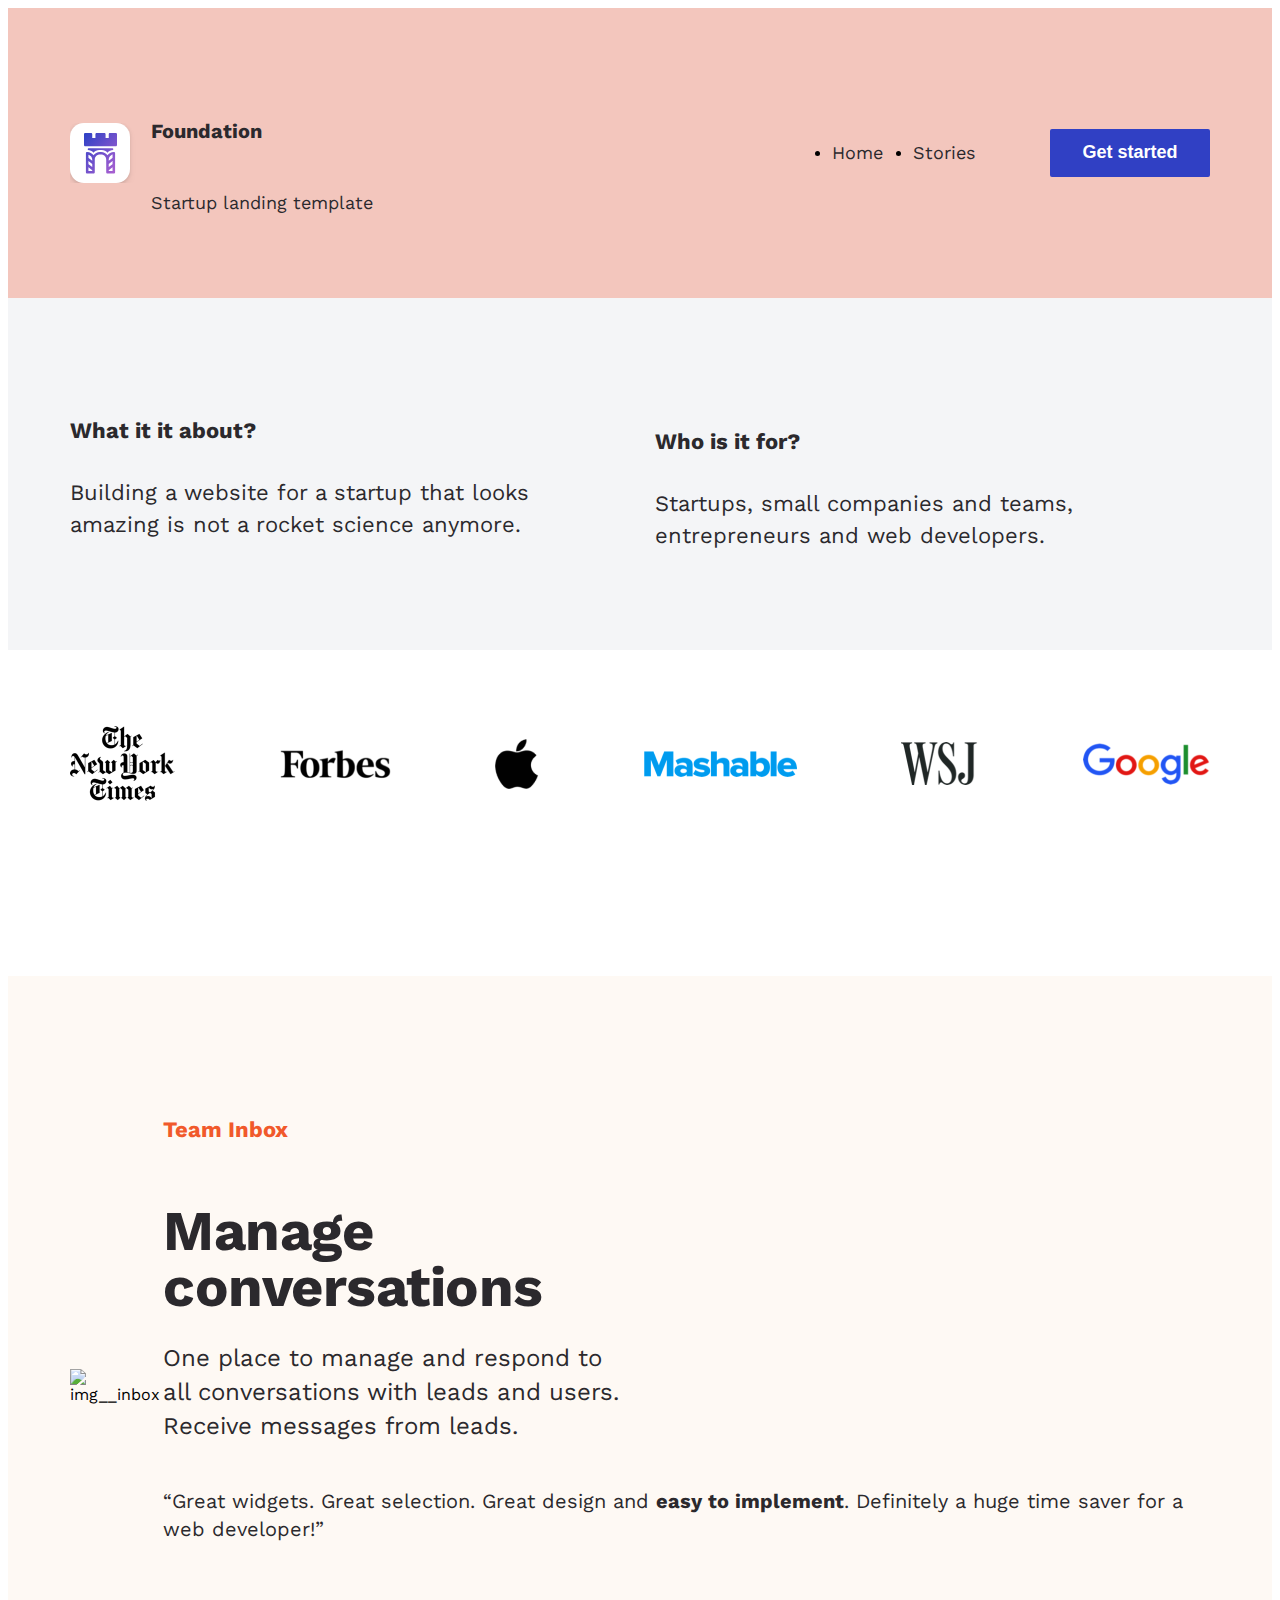
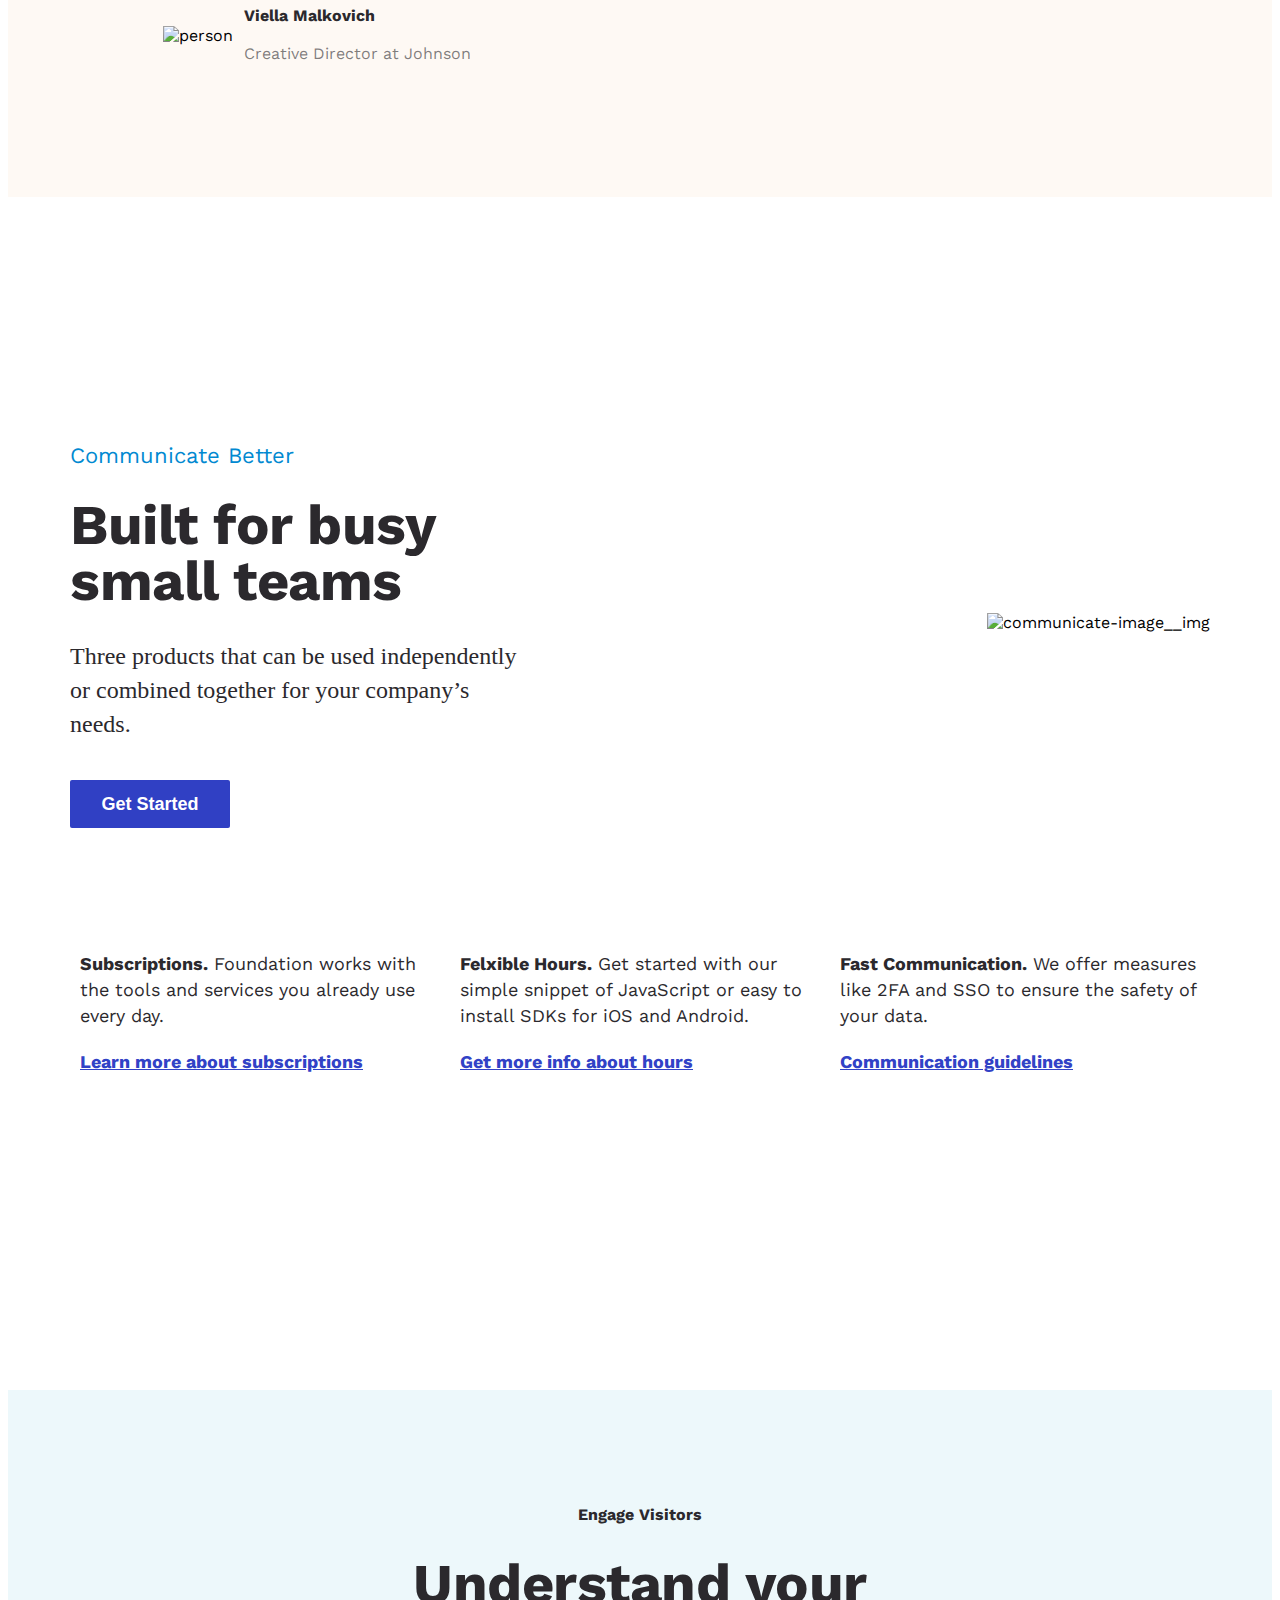
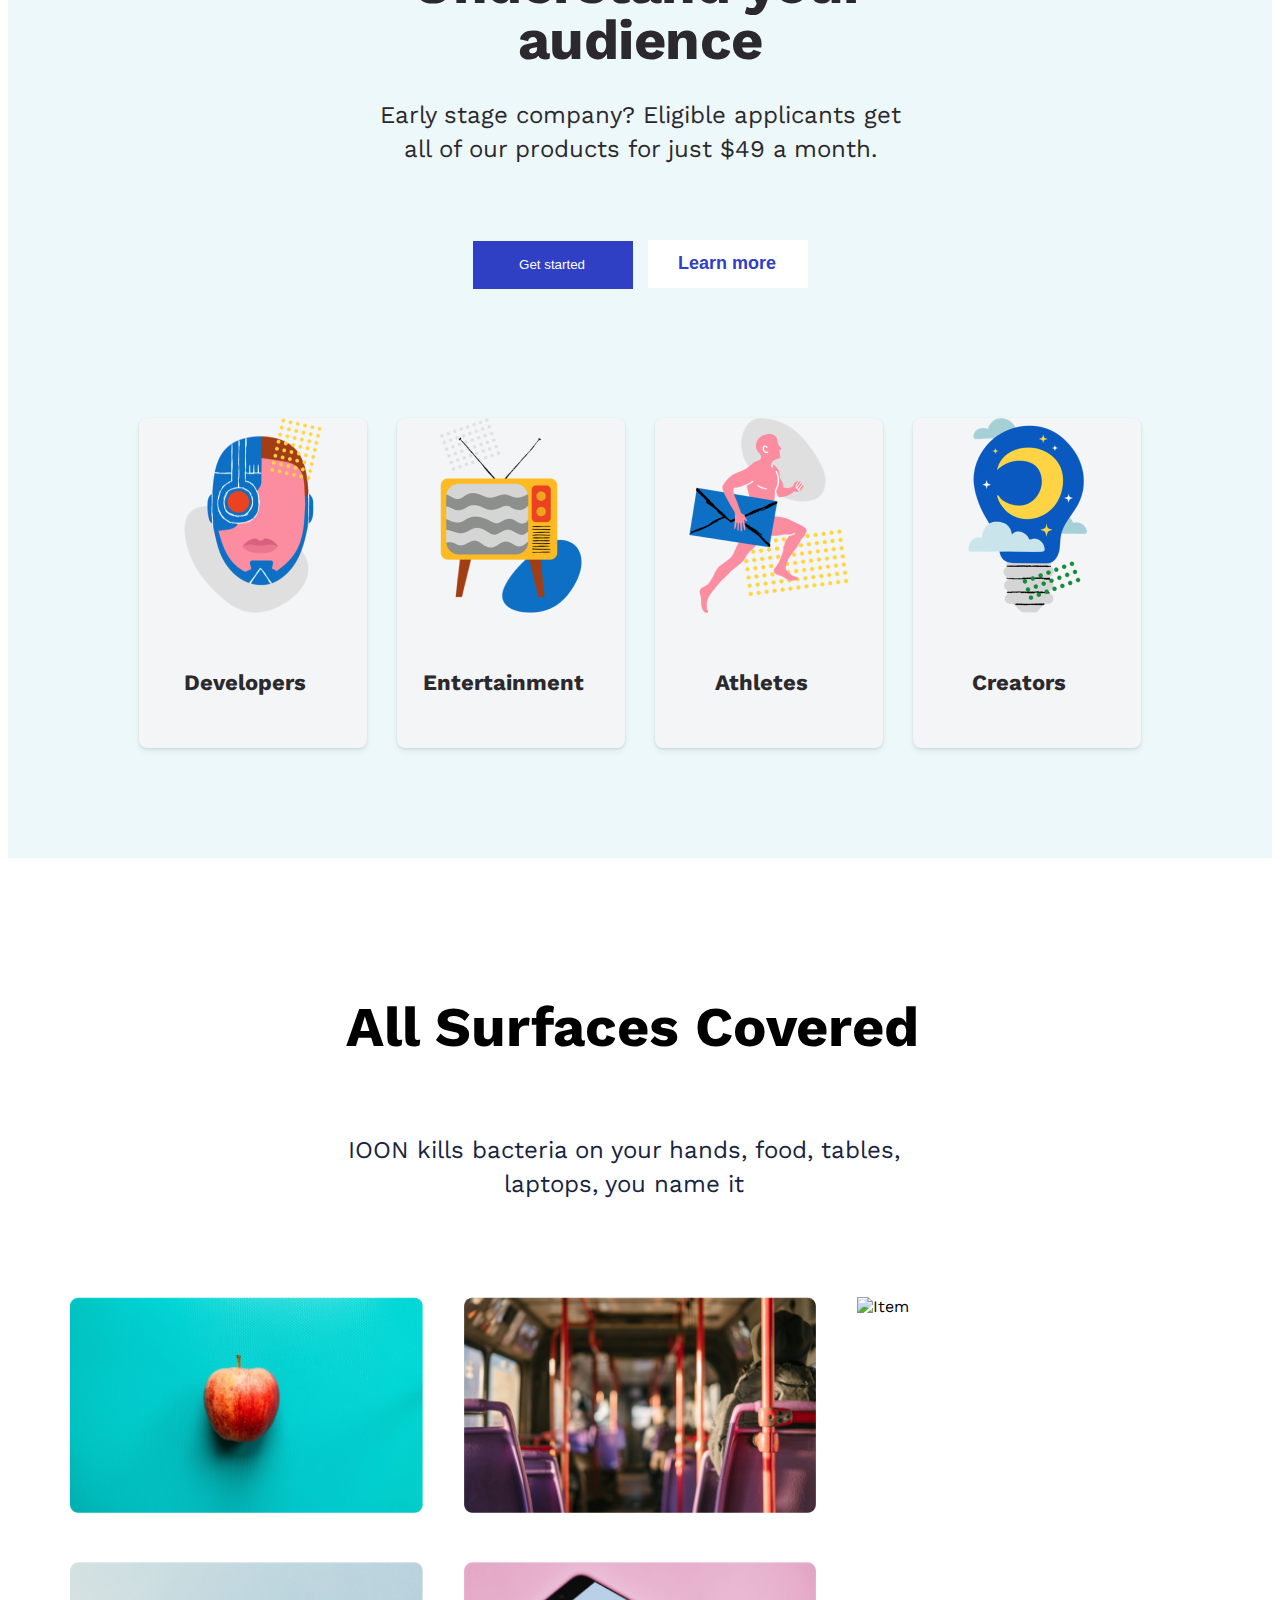
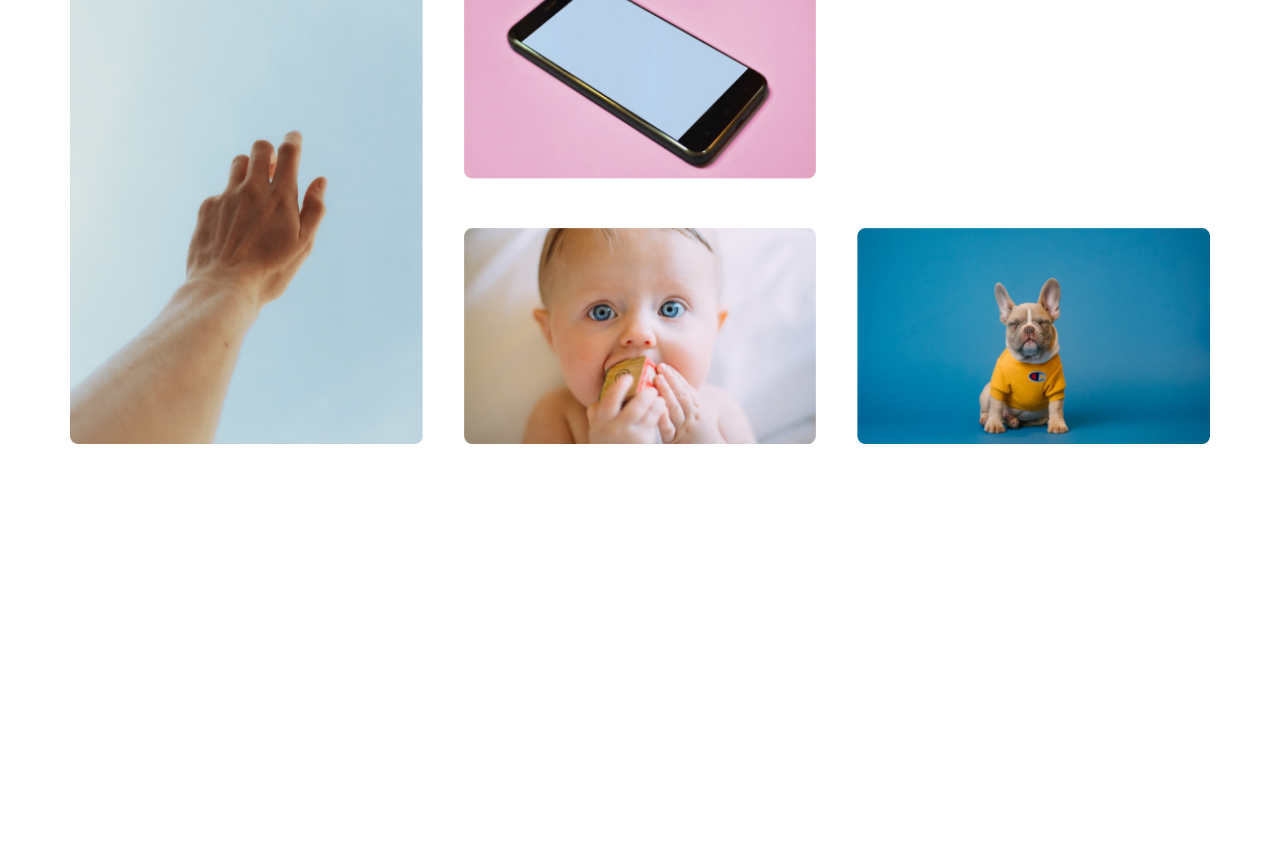
==== index.html @ 86b333cb "Add files via upload" ====
<!DOCTYPE html>
<html lang="en">

<head>
    <meta charset="UTF-8">
    <meta http-equiv="X-UA-Compatible" content="IE=edge">
    <meta name="viewport" content="width=device-width, initial-scale=1.0">
    <title>Document</title>
    <link rel="preconnect" href="https://fonts.googleapis.com">
    <link rel="preconnect" href="https://fonts.gstatic.com" crossorigin>
    <link href="https://fonts.googleapis.com/css2?family=Work+Sans:wght@400;500;700&display=swap" rel="stylesheet">
    <link rel="stylesheet" href="https://cdnjs.cloudflare.com/ajax/libs/meyer-reset/2.0/reset.min.css"
        integrity="sha512-NmLkDIU1C/C88wi324HBc+S2kLhi08PN5GDeUVVVC/BVt/9Izdsc9SVeVfA1UZbY3sHUlDSyRXhCzHfr6hmPPw=="
        crossorigin="anonymous" referrerpolicy="no-referrer" />
    <link rel="stylesheet" href="./style/style.css" class="stylesheet">
</head>
<body>
    <header class="header">
         <div class="container flex"> 
            <div class="logo flex">
                <img src="./img/header/Icon.svg" alt="logo">
                <div>
                    <h6 class="logo__title">
                        Foundation
                       </h6>
                    <p class="logo__text">
                        Startup landing template
                      </p>
                       </div>
                         </div>
            <nav class="header__nav flex">
                <ul class="header__ul flex">
                    <li class="header__li">
                        <a href="#" class="header__link">Home</a>
                          </li>
                     <li>
                        <a href="#" class="header__link">Stories</a>
                       </li>
                          </ul>
                <button class="button">
                    Get started
                </button>
            </nav>
        </div>
    </header>
    <!-- <section class="preview">
        <div class="container">
            <div class="preview__content flex">
                <div class="preview__left ">
                    <div class="preview__info flex">
                        <h1 class="preview__title">
                            Build stunning websites & apps.
                        </h1>
                        <p class="preview__text">
                            Create live segments and target the right people for messages based on their behaviors.
                        </p>
                    </div>
                    <button class="preview__button">
                        Get started
                    </button>
                    <button class="preview__button-two">
                        Learn More
                    </button>
                </div>
                <div class="preview__right">
                    <div class="image">
                        <img src="./img/preview/ouch.svg.svg" alt="">
                    </div>
                </div>
            </div>
        </div>
    </section> -->
    <section class="purpose">
        <div class="container">
            <div class="purpose__content flex flex__content-column">
                <div class="purpose__left">
                    <h4 class="purpose__title">
                        What it it about?
                         </h4>
                    <p class="purpose__text">
                        Building a website for a startup that looks amazing is not a rocket science anymore.
                          </p>
                             </div>
                <div class="purpose__right">
                    <h6 class="purpose__title">
                        Who is it for?
                        </h6>
                    <p class="purpose__text">
                        Startups, small companies and teams, entrepreneurs and web developers.
                          </p>
                     </div>
               </div>
          </div>
    </section>
    <section class="brands">
        <div class="container">
            <div class="brands__content flex brands__content-grid">
                <div class="logo__item ">
                    <a href="#" class="logo__item-pic">
                        <img src="./img/logos.sect/Bitmap.png" alt="" class="logo"></a>
                           </div>
                <div class="logo__item">
                    <a href="#" class="logo__item-pic">
                        <img src="./img/logos.sect/Bitmap (5).png" alt="" class="logo"></a>
                           </div>
                <div class="logo__item">
                    <a href="#" class="logo__item-pic">
                        <img src="./img/logos.sect/Bitmap (1).png" alt="" class="logo"></a>
                          </div>
                <div class="logo__item">
                    <a href="#" class="logo__item-pic">
                        <img src="./img/logos.sect/Bitmap (2).png" alt="" class="logo"></a>
                          </div>
                <div class="logo__item">
                    <a href="#" class="logo__item-pic">
                        <img src="./img/logos.sect/Bitmap (3).png" alt="" class="logo"></a>
                         </div>
                <div class="logo__item">
                    <a href="#" class="logo__item-pic">
                        <img src="./img/logos.sect/Bitmap (4).png" alt="" class="logo"></a>
                        </div>
                 </div>
          </div>
    </section>
    <section class="inbox">
        <div class="container flex flex__inbox-column">
            <div class="container-image">
                <img class="container-image__img" src="./img/inbox/© icons8.com/ouch.svg" alt="img__inbox">
                    </div>
           <div class="info">
               <p class="info__pretitle info__pretitle-orange">
                    Team Inbox
                       </p>
                 <h3 class="info__title">
                    Manage conversations
                         </h3>
                   <p class="info__text">
                      One place to manage and respond to all conversations with leads and users. Receive messages from
                      leads.
                         </p>
                  <div class="">
                       <p class="inbox__text">
                        “Great widgets. Great selection. Great design and <span class="inbox__text-bold">easy to
                            implement</span>. Definitely a huge time saver for a web developer!”
                             </p>
                    <div class="flex flex__start">
                        <img class="inbox__img" src="./img/inbox/Profile Image.svg" alt="person">
                          <div>
                            <p class="inbox__name">
                                Viella Malkovich
                               </p>
                            <p class="inbox__position">
                                Creative Director at Johnson
                               </p>
                        </div>
                    </div>
                </div>
            </div>
        </div>
    </section>
    <section class="communicate">
        <div class="communicate container">
            <div class="communicate__content flex flex__content-column">
                <div class="communicate__built">
                 <p class="communicate__pretitle communicate__pretitle-blue">
                        Communicate Better
                            </p>
                       <h3 class="communicate__title">
                        Built for busy small teams
                               </h3>
                        <p class="communicate__text">
                           Three products that can be used independently or combined together for your company’s needs.
                                   </p>
                      <button class="button">
                          Get Started
                                    </button>
                                      </div>
                  <div class="communicate-image">
                    <img class="communicate-image__img" src="./img/inbox/© icons8.com/ouch.one.png"
                        alt="communicate-image__img" class="img__right">
                             </div>
                                </div>
            <div class="communicate__learn flex">
                <div class="learn-item">
                    <p class="learn__text"> <span class="learn__text-bold"> Subscriptions.</span> Foundation works with
                        the tools and services you already use every day.</p>
                        <a href="#" class="learn__link"> Learn more about subscriptions</a>
                           </div>
                <div class="learn-item">
                    <p class="learn__text"> <span class="learn__text-bold"> Felxible Hours.</span> Get started with our
                        simple snippet of JavaScript or easy to install SDKs for iOS and Android.  </p>
                            <a href="#" class="learn__link"> Get more info about hours</a>
                               </div>
                <div class="learn-item">
                    <p class="learn__text"> <span class="learn__text-bold">Fast Communication.</span> We offer measures
                        like 2FA and SSO to ensure the safety of your data.  </p>
                            <a href="#" class="learn__link"> Communication guidelines</a>
                    </div>
                 </div>
              </div>
            </div>
        </div>
    </section>
    <section class="audience">
        <div class="container">
            <div class="audience__content">
                <div class="audience__features">
                     <p class="audience__pretitle">
                        Engage Visitors
                        </p>
                       <h1 class="audience__title">
                        Understand your audience
                           </h1>
                         <p class="audience__text">
                               Early stage company? Eligible applicants get all of our products for just $49 a month.
                             </p>
                    <div class="audience__content"> 
                        <button class="audience__button-1">
                            Get started
                              </button>
                        <button class="audience__button-2">
                            Learn more
                               </button>
                         </div>
                  </div>
            </div>
      <div class="audience__list audience__list-grid">
                <div class="audience__pic">
                    <a href="#" class="audience__kit">
                        <img src="./img/audience/© icons8.com/ouch.png" alt="Kit-list" class="audience__kit-1"></a>
                   <h6 class="audience__subtitle">
                        Developers
                       </h6>
                          </div>
                <div class="audience__pic">
                    <a href="#" class="audience__kit">
                        <img src="./img/audience/© icons8.3com/ouch.png" alt="Kit-list" class="audience__kit-2"></a>
                    <h6 class="audience__subtitle">
                        Entertainment
                         </h6>
                            </div>
                <div class="audience__pic">
                    <a href="#" class="audience__kit">
                        <img src="./img/audience/© icons8.4com/ouch.png" alt="Kit-list" class="audience__kit-3"></a>
                    <h6 class="audience__subtitle">
                        Athletes
                       </h6>
                         </div>
                <div class="audience__pic">
                    <a href="#" class="audience__kit">
                        <img src="./img/audience/© icons8.5com/ouch.png" alt="Kit-list" class="audience__kit-4"></a>
                    <h6 class="audience__subtitle">
                        Creators
                    </h6>
                </div>
            </div>
          </div>
        </div>
    </section>
    <section class="pictures container">
        <div class="pictures__aim">
                <h2 class="pictures__title">
                    All Surfaces Covered
                   </h2>
                <p class="pictures__text">
                    IOON kills bacteria on your hands, food, tables, laptops, you name it
                     </p>
                      </div>
            <div class="grid">
               <div class="item">
                    <img class="item" src="./img/grid.pic/Rectangle 24.png" alt="Item" class="item-1">
                        </div>
              <div class="item">
                     <img class="item" src="./img/grid.pic/Rectangle 23.png" alt="Item" class="item-2">
                        </div>
              <div class="item">
                            <img class="item" src="./img/grid.pic/Rectangle22.png" alt="Item" class="item-4">
                               </div>
              <div class="item">
                     <img class="item" src="./img/grid.pic/Rectangle 13.png" alt="Item" class="item-4">
                        </div>
              <div class="item">
                     <img class="item" src="./img/grid.pic/Rectangle 19.png" alt="Item" class="item-5">
                        </div>
              <div class="item">
                     <img class="item" src="./img/grid.pic/Rectangle 21.png" alt="Item" class="item-6">
                       </div>
              <div class="item">
                    <img class="item" src="./img/grid.pic/Rectangle 20.png" alt="Item" class="item-7">
                 </div>
            </div>
    </section>
</body>

</html>
---- style/style.css ----
body {
    font-family: 'Work Sans', sans-serif;
}

.header {
    background-color: #F3C6BD;
    padding: 57px 0 58px;
}

.container {
    max-width: 1140px;
    margin: 0 auto;
}

.flex {
    display: flex;
    justify-content: space-between;
    align-items: center;
}

.flex__start {
    justify-content: start;
}


.logo img {
    margin-right: 15px;
}

.logo__title {
    font-weight: 700;
    font-size: 20px;
    line-height: 25px;
    color: #2B292D;

}

.logo__text {
    font-size: 18px;
    line-height: 25px;
    color: #2B292D;
}



.header__link {
    font-size: 18px;
    line-height: 25px;
    text-align: right;
    color: #2B292D;
    text-decoration: none;
}

.header__ul {
    margin: 75px;
}

.header__li:first-of-type {
    margin-right: 30px;
}

.header__link:hover {
    font-weight: bold;
}

.button {
    width: 160px;
    height: 48px;
    border: 2px;
    background-color: #3040C4;
    border-radius: 2px;
    font-size: 18px;
    line-height: 13px;
    color: #FFFFFF;
    font-weight: 700;
}

.button:hover {
    background-color: #6f36a8;
    cursor: pointer;
    transition: 200px;
}

li a {
    position: relative;
}

li a:hover::before {
    content: '';
    position: absolute;
    text-decoration: underline;
    width: 100%;
    height: 2px;
    background-color: rgb(18, 55, 55);
    bottom: -5px;
}

li a:hover::after {
    content: '';
    position: absolute;
    text-decoration: underline;
    width: 100%;
    height: 2px;
    background-color: rgb(18, 55, 55);
    left: 0;
}


/* 
.preview {
    background-color: #F3C6BD;
    padding: 71px 0 77px;
}

.container {
    max-width: 1140px;
    margin: 0 auto;
}

.preview__content {
    display: flex;
    justify-content: space-between;
}


.preview__info {
    flex-direction: column;
}

.preview__title {
    font-weight: 700;
    font-size: 80px;
    line-height: 78px;
    letter-spacing: -0.5px;
    color: #2B292D;
    max-width: 754px;
}

.preview__text {
    font-size: 24px;
    line-height: 34px;
    color: #2B292D;
    max-width: 456px;
    margin-top: 24px;
    margin-bottom: 58px;
}

.preview__button {
    width: 160px;
    height: 48px;
    border: none;
    background-color: #3040C4;
    border-radius: 2px;
    font-size: 18px;
    line-height: 13px;
    color: #FFFFFF;
    font-weight: 700;
    margin-right: 10px;
    margin-bottom: 126px;
}

.preview__button-two {
    width: 160px;
    height: 48px;
    border: none;
    background-color: #FFFFFF;
    border-radius: 2px;
    font-size: 18px;
    line-height: 13px;
    color: #3040C4;
    font-weight: 700;
    padding: 17px 29px 18px 28px;
    margin-bottom: 126px;
} */

.purpose {
    background-color: #F4F5F7;
    padding: 77px 0 76px;

}

.purpose__left {
    margin-right: 29px;
}


.purpose__title {
    font-weight: 700;
    font-size: 22px;
    line-height: 32px;
    color: #2B292D;
    margin-bottom: 30px;
}

.purpose__text {
    font-weight: 400;
    font-size: 22px;
    line-height: 32px;
    color: #2B292D;
    max-width: 555px;

}

.audience {
    background-color: rgb(0, 161, 198, .07);
    padding: 108px 131px 110px;

}

.audience__content {
    margin: 0 auto;
    text-align: center;

}



.audience__features {
    max-width: 555px;
    margin: 0 auto;
}


.audience__pretitle {
    line-height: 34px;
    text-align: center;
    color: #2B292D;
    margin-top: 231px;
    margin: 0 auto;
    max-width: 167px;
    font-weight: 700;
}

.audience__title {
    font-size: 56px;
    line-height: 56px;
    text-align: center;
    letter-spacing: -0.5px;
    color: #2B292D;
    margin: 0 auto;
    margin: 24px 0 30px;
}

.audience__text {
    font-size: 24px;
    line-height: 34px;
    text-align: center;
    color: #2B292D;
    max-width: 555px;
}


.audience__button-1 {
    line-height: 13px;
    color: #FFFFFF;
    width: 160px;
    height: 48px;
    border: 2px;
    background-color: #3040C4;
    padding: 17px 29px 18px 28px;
    margin-top: 51px;
    margin-bottom: 129px;
    margin-right: 10px;
}

.audience__button-1:hover {
    line-height: 13px;
    color: #FFFFFF;
    width: 160px;
    height: 48px;
    border: 2px;
    background-color: #666984;
    padding: 17px 29px 18px 28px;
    cursor: pointer;
}

.audience__button-2 {
    width: 160px;
    height: 48px;
    border: 2px;
    background-color: #FFFFFF;
    border-radius: 2px;
    font-size: 18px;
    line-height: 13px;
    color: #3040C4;
    font-weight: 700;
    padding: 17px 29px 18px 28px;


}

.audience__list {
    display: grid;
    gap: 30px;
    grid-template-columns: repeat(4, 1fr);
    justify-content: center;
}

.audience__pic {
    background-color: #F4F5F7;
    background-blend-mode: overlay, normal;
    box-shadow: 0px 1px 3px rgba(0, 0, 0, 0.1), 0px 4px 6px rgba(0, 0, 0, 0.05);
    border-radius: 8px;
    text-align: center;

}

.audience__pic:hover {
    background-color: #3040C4;
    cursor: pointer;
    transition: 2ms;

}

.audience__pic:hover>.audience__subtitle {
    color: #FFFFFF;
}


.audience__subtitle {
    justify-content: center;
    text-align: center;
    font-size: 22px;
    line-height: 28px;
    color: #2B292D;
    max-width: 212px;
}



.brands {
    padding: 76px 0 171px;
}


.brands__content {
    justify-content: space-between;
}



.inbox {
    background-color: rgb(252, 240, 227, .4);
    padding: 115px 0 116px;
}


.inbox__response {
    max-width: 519px;
    width: 100%;
    background-color: #FFFFFF;
    padding: 30px 30px 24px;
    box-sizing: border-box;
    border-bottom: 4px solid #0185D0;
}

.inbox__text {
    font-size: 20px;
    line-height: 28px;
    color: #2B292D;
    padding-bottom: 26px;
}

.inbox__text-bold {
    font-weight: 700;
}

.inbox__img {
    margin-right: 11px;
}

.inbox__name {
    font-weight: 700;
    font-size: 16px;
    line-height: 22px;
    color: #2B292D;
}

.inbox__position {
    font-weight: 400;
    font-size: 16px;
    line-height: 22px;
    color: rgba(43, 41, 45, 0.6);
}


.info__pretitle {
    font-weight: bold;
    font-size: 22px;
    line-height: 34px;
    margin-bottom: 26px;
}

.info__pretitle-orange {
    color: #F1592B;
}

.info__title {
    font-size: 56px;
    line-height: 56px;
    letter-spacing: -0.5px;
    color: #2B292D;
    font-weight: bold;
    max-width: 462px;
    margin-bottom: 26px;
}

.info__text {
    max-width: 461px;
    font-size: 24px;
    line-height: 34px;
    color: #2B292D;
    margin-bottom: 44px;
}


.communicate {
    padding: 110px 0 105px;


}

.communicate__content {
    justify-content: space-between;
    text-align: center;
}

.communicate__built {
    flex-direction: column;
    text-align: start;
}

.communicate__pretitle {
    font-size: 22px;
    line-height: 34px;
    text-align: start;

}


.communicate__pretitle-blue {
    color: #0189D1;
}

.communicate__title {
    font-size: 56px;
    line-height: 56px;
    letter-spacing: -0.5px;
    color: #2B292D;
    max-width: 462px;
    margin-top: 24px;
    margin-bottom: 30px;
    text-align: start;
}

.communicate__text {
    font-family: 'WorkSans';
    font-size: 24px;
    line-height: 34px;
    color: #2B292D;
    margin-bottom: 39px;
    max-width: 461px;
    text-align: start;
}

.communicate__learn {
    margin: 105px 0;
    justify-content: space-around;
}


.learn__text-bold {
    font-weight: 700;
}

.learn__text {
    font-weight: 400;
    font-size: 18px;
    line-height: 26px;
    color: #2B292D;
    max-width: 360px;
    margin-bottom: 20px;
}


.learn__link {
    font-weight: 700;
    font-size: 18px;
    line-height: 26px;
    color: rgba(49, 66, 198, 1);
}


.pictures {
    padding: 90px 0 91px;

}

.pictures__aim {
    max-width: 588px;
    margin: 0 auto;
}

.pictures__title {
    font-weight: 700;
    font-size: 56px;
    line-height: 66px;
    color: #000000;
    padding-bottom: 26px;

}

.pictures__text {
    font-weight: 400;
    font-size: 24px;
    line-height: 34px;
    text-align: center;
    color: #172342;
    max-width: 556px;
    margin-bottom: 96px;

}

.grid {
    display: grid;
    gap: 49px 41px;
    grid-template-columns: repeat(3, 1fr);
    grid-template-rows: repeat(3, 1fr);
    margin-bottom: 300px;
}

.item {
    width: 100%;
    height: 100%;
}

.item:nth-child(3) {
    grid-row: span 2;

}

.item:nth-child(4) {
    grid-row: span 2;
}


@media screen and (max-width:1200px) {
    .container {
        max-width: 1040px;
    }

    .header__ul {
        margin-right: 50px;
    }
}


@media screen and (max-width:1090px) {
    .container {
        max-width: 750px;
    }

    /* header */

    .logo__text {
        display: none;
    }

    .header__nav {
        display: none;
    }

    /* purpose */

    .flex__content-column {
        flex-direction: column;
    }

    .purpose__content {
        max-width: 432px;
        margin: 69px 0 34px;

    }

    .purpose__left {
        margin-bottom: 66px;
    }


    /* brands */

    .brands__content-grid {
        display: grid;
        gap: 37px 130px;
        grid-template-columns: repeat(3, 1fr);
        grid-template-rows: repeat(2, 1fr);
        margin: 0 29px 0 41px;
    }

    .logo__item {
        max-width: 82%;
    }

    /* inbox */

    .flex__inbox-column {
        flex-direction: column-reverse;
    }

    .inbox {
        padding: 56px 0 69px;
    }

    .info {
        text-align: center;
    }

    .info__title {
        margin: 0 auto;
        font-size: 48px;
        line-height: 52px;
    }

    .info__text {
        max-width: 429px;
        margin: 0 auto 41px;
        font-size: 20px;
        line-height: 26px;
    }

    .inbox__response {
        margin: 0 auto 75px;
        text-align: start;
    }
    .container-image__img{
        max-width:290px;
        width:100% 
    }

    /* communicate */


    .communicate {
        padding: 73px 0 38px;
    }

    .flex__content-column {
        flex-direction: column;

    }

    .communicate__built {
        text-align: center;
        margin-bottom: 37px;
    }

    .communicate__pretitle {
        text-align: center;
    }

    .communicate__title {
        font-size: 48px;
        margin: 18px 0 19px;
        max-width: 318px;
        text-align: center;
        margin: 0 auto;
    }

    .communicate__text {
        max-width: 419px;
        text-align: center;
        margin: 0 auto;
        margin-bottom: 41px;
    }

    .communicate-image__img {
        width: 100%;
    }

    .communicate__learn {
        flex-direction: column;
        margin: 0 auto;
        text-align: center;
        max-width: 322px;
        margin-bottom: 38px;

    }

    .learn-item:nth-child(2),
    .learn-item:nth-child(3) {
        display: none;
    }


    /* 
    audience */

    .audience {
        padding: 50px 0 79px;

    }

    .audience__title {
        font-size: 48px;
        text-align: center;
        max-width: 413px;
        margin: 0 auto;
        margin-bottom: 27px;
        margin-top: 27px;

    }

    .audience__text {
        font-size: 20px;
        line-height: 26px;
        max-width: 466px;
        margin-bottom: 27px;
        margin: 0 auto;
        margin-bottom: 27px;
    }

    .audience__list-grid {
        display: grid;
        gap: 38px 64px;
        grid-template-columns: repeat(2, 1fr);
        grid-template-rows: repeat(2, 1fr);
        margin: 52px 0 79px;

    }

    .audience__pic {
        max-width: 262px;
        height: 300px;
        width: 100%;
        margin: 0 auto;
    }

    /* pictures */

    .pictures {
    padding: 113px 0 124px;
}


    .pictures__title {
    font-size: 48px;
    line-height: 56px;
    max-width: 500px;
    align-items: center;
    margin: 0 auto;
}

    .pictures__text {
    font-size: 20px;
    max-width: 399px;
    align-items: center;
    margin: 0 auto;
}

    .grid {
    grid-template-columns: repeat(2, 1fr);
    grid-template-rows: repeat(4, 1fr);
    gap: 29px 45px;
    margin-top: 113px;
}

    .item:nth-child(7) {
    display: none;
}

    .item:nth-child(3) {
    grid-column: 2/3;
    grid-row: 1/3;
}

    .item:nth-child(4) {
    grid-row: 2/4;
}

    .item:nth-child(2) {
    grid-row: 4/5;
    grid-column: 2/3;
}
    .communicate-image__img{
    max-width: 100%;
}


}





@media screen and (max-width:800px) {
    /* header */

    .container {
        max-width: 500px;
    }

    .header {
        padding: 25px 0;
    }

       /* brands */

   
       .brands__content-grid {
        display: grid;
         gap: 0;
        grid-template-columns: repeat(3, 1fr);
        grid-template-rows: repeat(2, 1fr);
        margin: 0 auto;
        max-width: 100%;
    }
    
    .logo__item {
        width: 100%;
         background: #FFFFFF;
        height: 94px;
        align-items: center; 
        
    }

    .logo__item-pic{
        padding: 10px;
         display: flex; 
        align-items: center;
        justify-content: center; 
    }
    .communicate-image__img{
        max-width: 100%;
    }


    /* inbox */

    .inbox {
        padding: 40px 0;
    }

    .inbox__response {
        margin-bottom: 50px;
    }

    .container-image__img{
        max-width:290px;
        width:100% 
    }

    .communicate {
        padding: 50px 0 60px;
    }

    .communicate__title {
        font-weight: 700;
        font-size: 40px;
        line-height: 52px;
        margin-top: 30px;
        margin: 0 auto;
    }

    .communicate__learn {
        margin-top: 45px;
    }

    .communicate-image__img{
        max-width: 100%;
    }


    .audience__title {
        font-weight: 700;
        font-size: 40px;
        line-height: 52px;

    }

    .pictures__title {
        font-size: 40px;
        line-height: 52px;
        text-align: center;
    }
}

@media screen and (max-width:550px) {
    .container {
        max-width: 430px;
    }

    /* inbox */

    .inbox {
        padding: 50px 0 48px;
    } 

    .container-image {
        margin-bottom: 32px;
    }


    .flex__inbox-column {
        flex-direction: column;
    }

    .info {
        text-align: start;
        margin-bottom: 50px;
    }

    .info__title {
        margin-bottom: 18px;
    }

    .container-image__img{
        max-width:290px;
        width:100% 
    }

    .brands{
        padding: 40px 0 40px;
    }
     

    .logo__item {
        align-items: center;
    }

    .info-pretitle {
        margin-bottom: 20px;
    }


    .info__title {
        font-size: 36px;
        line-height: 48px;

    }
    .communicate-image__img{
        max-width: 100%;
    }


    .item {
        margin-right: 30px;
    }
}



@media screen and (max-width:480px) {

    .container {
        max-width: 310px;
    }

    .header {
        background-color: #fff;
        padding: 8px 0;
    }

    /* brands */
    

    .logo__item-pic{
        padding: 10px;
        display: flex;
        align-items: center;
        justify-content: center;
    }
    .logo__item .logo{
        height:100%;
        width:90%
    }

    /* inbox */

     .inbox {
        padding: 50px 0 48px;
    } 

    .container-image {
        margin-bottom: 32px;
    }


    .flex__inbox-column {
        flex-direction: column;
    }

    .info {
        text-align: start;
    }

    .info__title {
        margin-bottom: 18px;
    }

    .container-image__img{
        max-width:290px;
        width:100% 
    }

    .communicate-image__img{
        max-width: 100%;
    }


   /* audience */


    .audience__list-grid {
        gap: 15px;
        grid-template-columns: 1fr;
        grid-template-rows: repeat(4, 1fr);
        margin-top: 20px;
        margin-bottom: 20px;
    }

    .audience__pic {
        grid-column: span 1;

    }

    .audience__features {
        padding: 50px 0 10px;
    }

    .audience__button-1 {
        width: 290px;
        height: 48px;
        left: 15px;
        top: 5447px;
        margin: 0 auto;
        margin-bottom: 10px;
    }

    .audience__button-2 {
        width: 290px;
        max-width: 250 px;
    }

    .pictures__aim {
        padding-top: 30px;
    }


    .grid {
        grid-template-columns: 1fr;
        grid-template-rows: repeat(7, 1fr);
        gap: 20px;
    }

    .item:nth-child(2) {
        display: none;
    }

    .item:nth-child(3) {
        grid-column: 1/2;
        grid-row: 4/6;
    }

    .item:nth-child(4) {
        grid-row: 2/4;
    }


}


@media screen and (max-width:360px) {
    .container {
        max-width: 300px;
    }

    .header {
        background-color: #fff;
        padding: 8px 0;
    }

    .container-image__img{
        max-width:290px;
        width:100% 
    }


    .logo__item-pic{
        padding: 10px;
        display: flex;
        align-items: center;
        justify-content: center;
    }
    .logo__item .logo{
        height:100%;
        width:90%
    }

    .communicate-image__img{
        max-width: 100%;
    }


}

@media screen and (max-width:320px) {

    .container {
        max-width: 290px;
    }

    /* header */
    .header {
        background-color: #fff;
        padding: 8px 0;
    }

    .logo img {
        margin-right: 13px;
        max-width: 290px;
    }



     /* purpose */

     .purpose__content {
        margin: 46px 15px;
    }

    .purpose__left {
        margin-bottom: 20px;
    }

    /* brands */

    .brands{
        padding:  40px 0 50px;
     }
    .brands__content-grid {
        display: grid;
        gap: 0;
        grid-template-columns: repeat(3, 1fr);
        grid-template-rows: repeat(2, 1fr);
        margin: 0 auto;
        max-width: 100%;
    }

    .logo__item {
        width: 100%;
        background: #FFFFFF;
        height: 94px;
        align-items: center;
        
    }

    .logo__item-pic{
        padding: 10px;
        display: flex;
        align-items: center;
        justify-content: center;
    }
    .logo__item .logo{
        height:100%;
        width:90%
    }


    /* inbox */

    .inbox {
        padding: 50px 0 48px;
    }

    .container-image {
        margin-bottom: 32px;
    }


    .flex__inbox-column {
        flex-direction: column;
    }

    .info {
        text-align: start;
    }
    .container-image__img{
        max-width:290px;
        width:100% 
    }

    .info__pretitle {
        margin-bottom: 17px;
    }

    .info__title {
        font-size: 40px;
        line-height: 40px;
        letter-spacing: -0.357143px;
        margin-bottom: 18px;
    }

    .info__text {
        font-size: 24px;
        line-height: 34px;
        margin-bottom: 40px;
    }

    .inbox__response {
        padding: 30px 20px;
    }



    .communicate {
        padding: 50px 0 20px;
    }

    .flex__content-column {
        flex-direction: column;

    }

    .communicate__built {
        text-align: start;
        margin: 0 auto;
    }

    .communicate__pretitle {
        text-align: start;
    }

    .communicate__title {
        font-weight: 700;
        font-size: 40px;
        line-height: 40px;
        margin: 17px 0 18px;
        max-width: 290px;
        text-align: start;
    }

    .communicate-image__img{
        max-width: 100%;
    }

    .communicate__text {
        max-width: 290px;
        margin-bottom: 30px;
        text-align: start;
    }

    .communicate__learn {
        text-align: start;
        max-width: 290px;

    }

    .learn-item:nth-child(2) {
        display: block;
        margin: 32px 0 32px;
    }

    .learn-item:nth-child(3) {
        display: block;
        margin: 2px 0 32px;
    }
    
    /* 
    audience */

    .audience {
        padding: 50px 0 50px;
    }

    .audience__features {
        justify-content: center;
        max-width: 290px;
    }


    .audience__title {
        font-weight: 700;
        font-size: 40px;
        line-height: 40px;
        max-width: 290px;
        margin: 0 auto;
        margin-top: 17px;
        margin-bottom: 18px;
    }

    .audience__text {
        max-width: 290px;
        margin: 0 auto;
        margin-bottom: 30px;
        text-align: center;
    }

    .audience__button-1 {
        width: 290px;
        height: 48px;
        left: 15px;
        top: 5447px;
    }

    .audience__button-2 {
        width: 290px;
        height: 48px;
        left: 15px;
        top: 5507px;
    }

    .audience__list-grid {
        display: grid;
        gap: 15px;
        grid-template-columns: 1fr;
        grid-template-rows: repeat(4, 1fr);
        margin-top: 40px;
        margin-bottom: 50px;
    }

    .audience__pic {
        grid-column: span 1;
    }

    
    /* pictures */

    .pictures {
        padding: 20px 0 30px;
    }


    .pictures__aim {
        padding-top: 78px;
    }

    .pictures__title {
        font-size: 40px;
        line-height: 47px;
        max-width: 326px;
        margin: 0 auto;
        text-align: center;
    }

    .pictures__text {
        font-size: 24px;
        line-height: 34px;
        max-width: 303px;
        height: 102px;
        margin: 0 auto;
    }

    .grid {
        grid-template-columns: 1fr;
        grid-template-rows: repeat(7, 1fr);
        gap: 17px;
    }

    .item:nth-child(2) {
        display: none;
    }

    .item:nth-child(3) {
        grid-column: 1/2;
        grid-row: 4/6;
    }

    .item:nth-child(4) {
        grid-row: 2/4;
    }

    

}
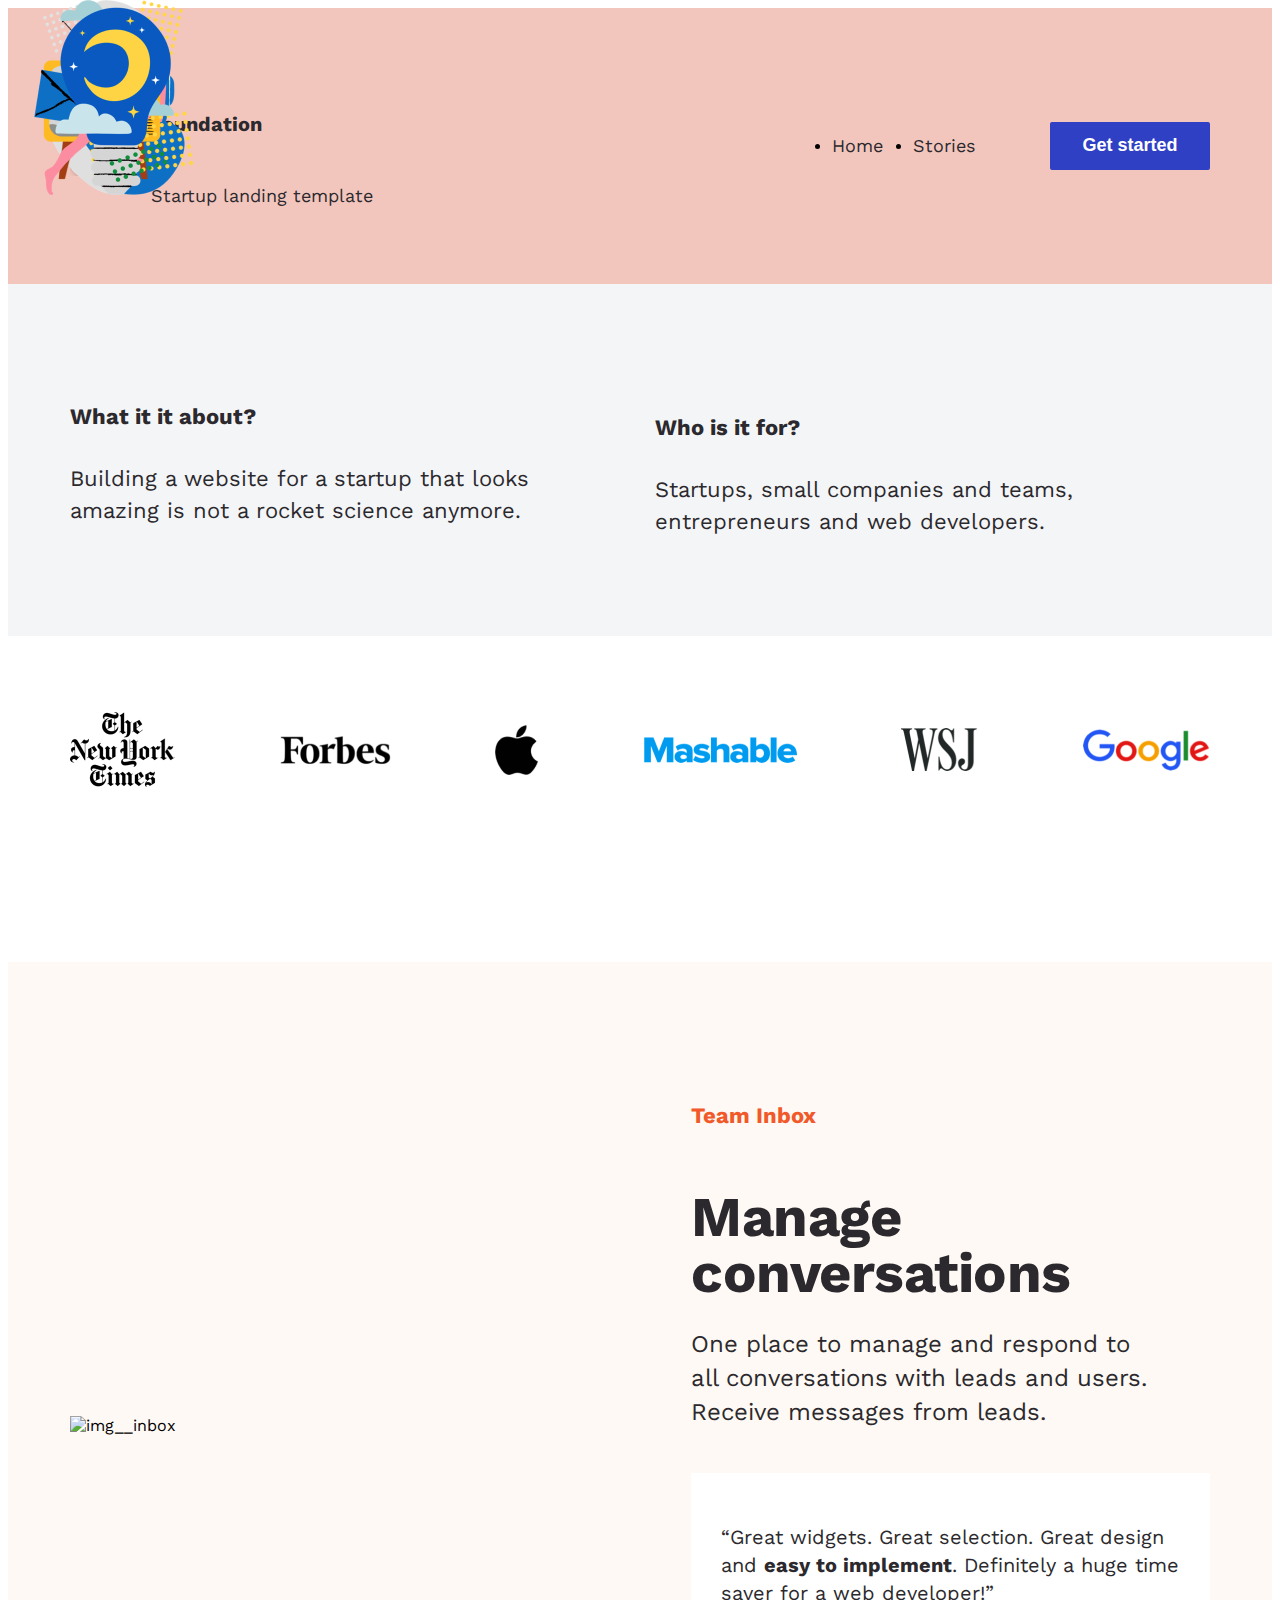
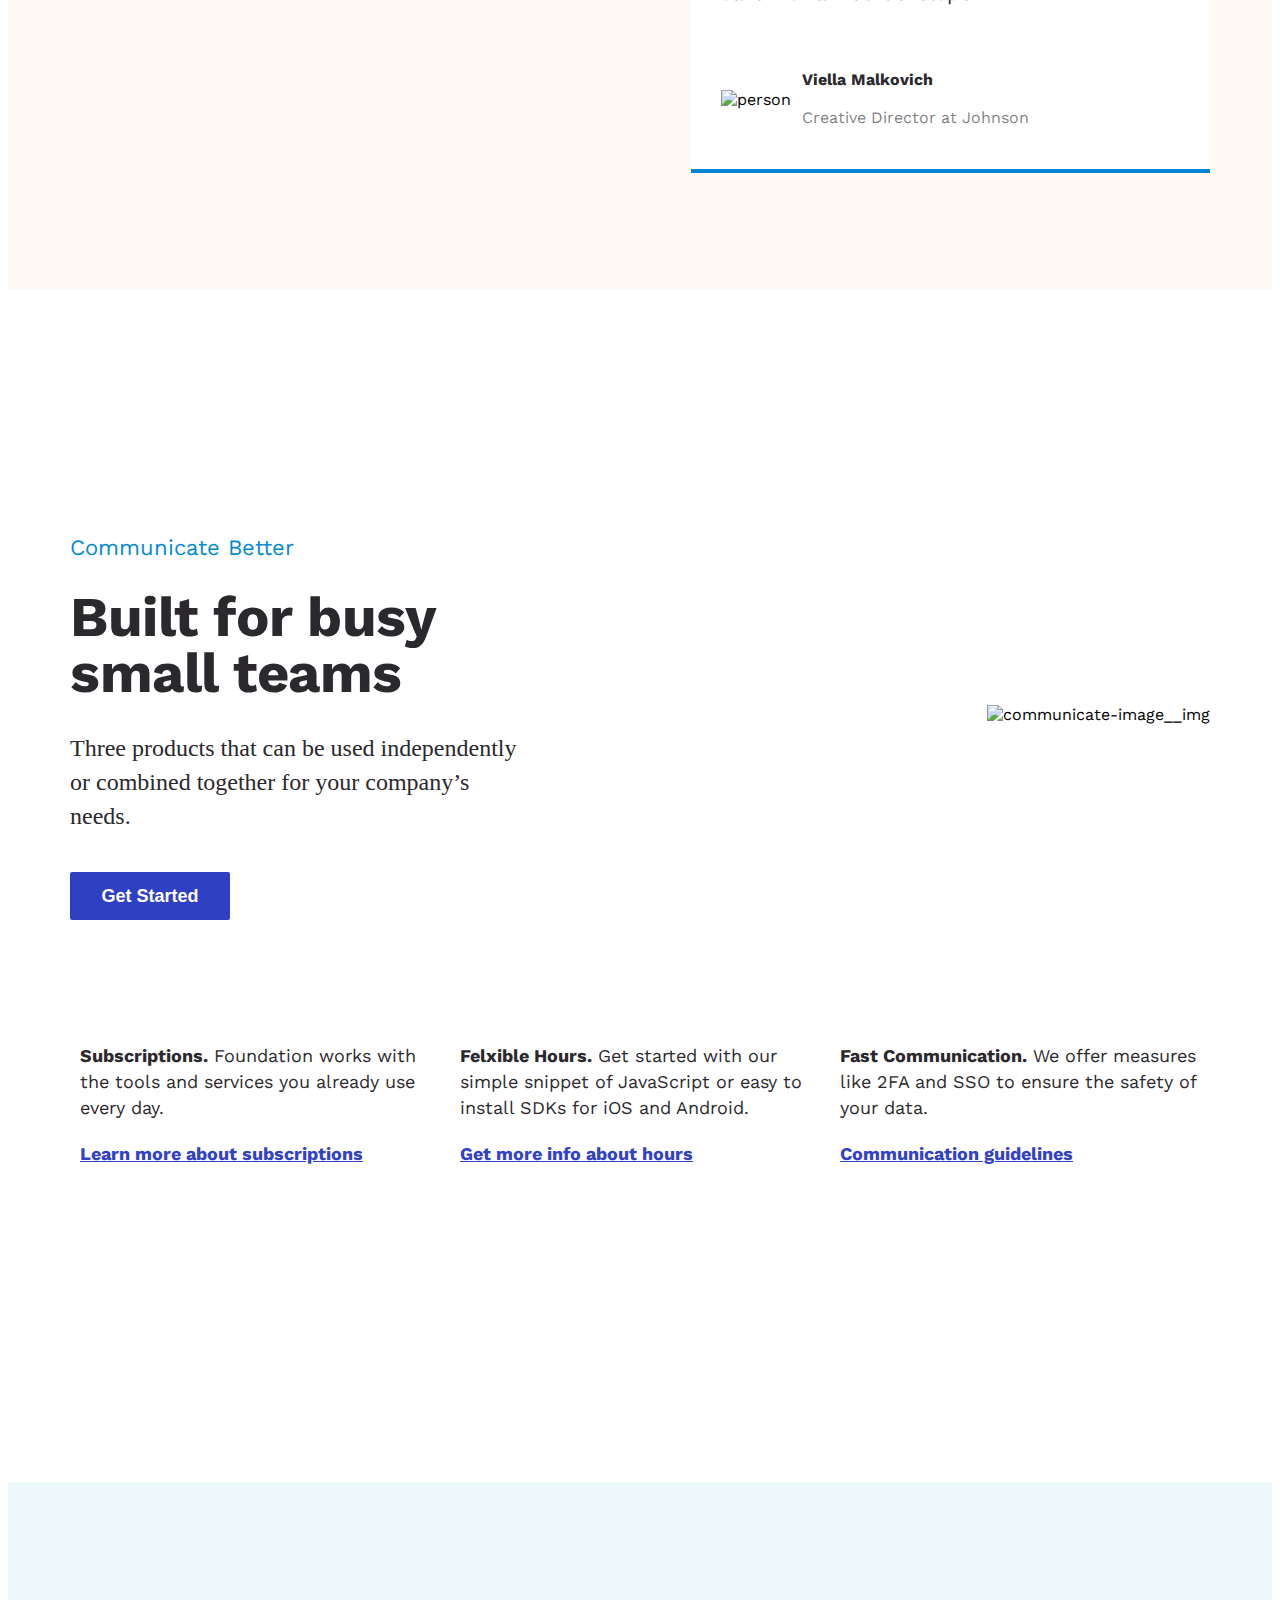
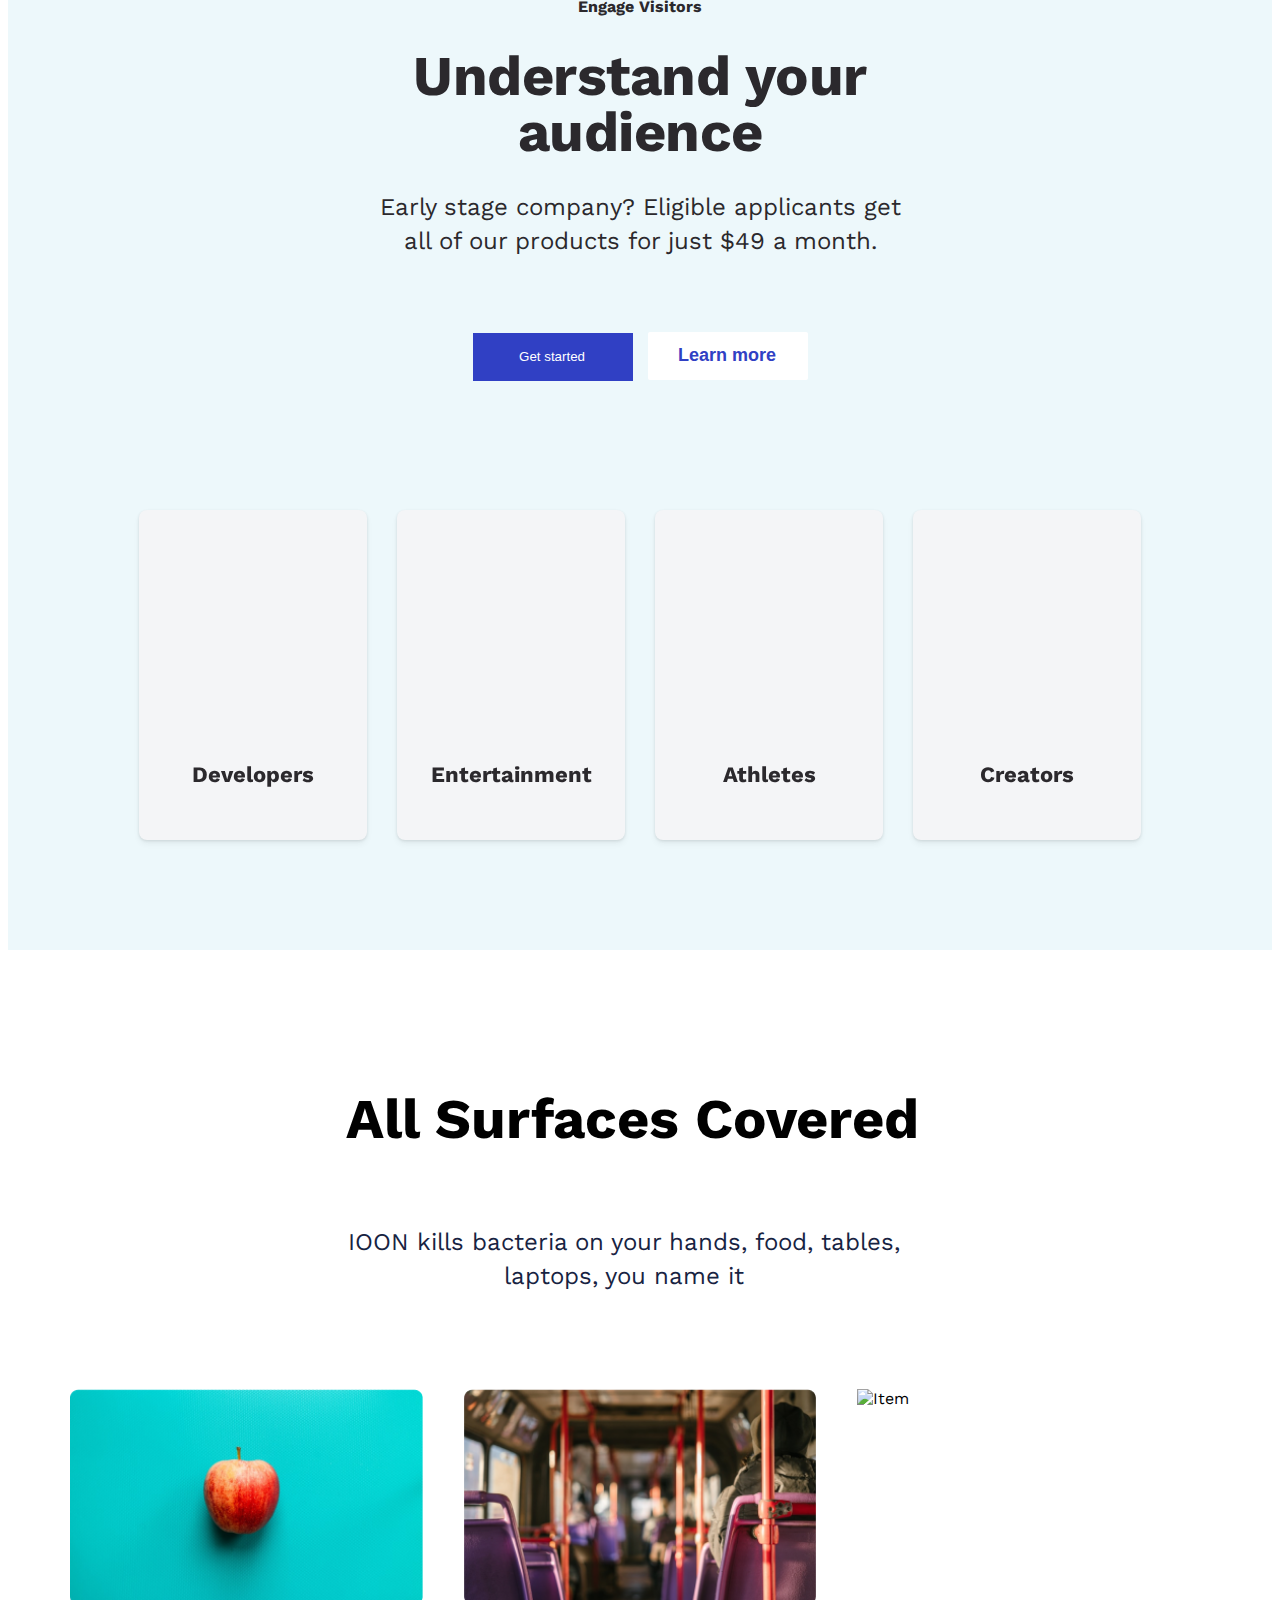
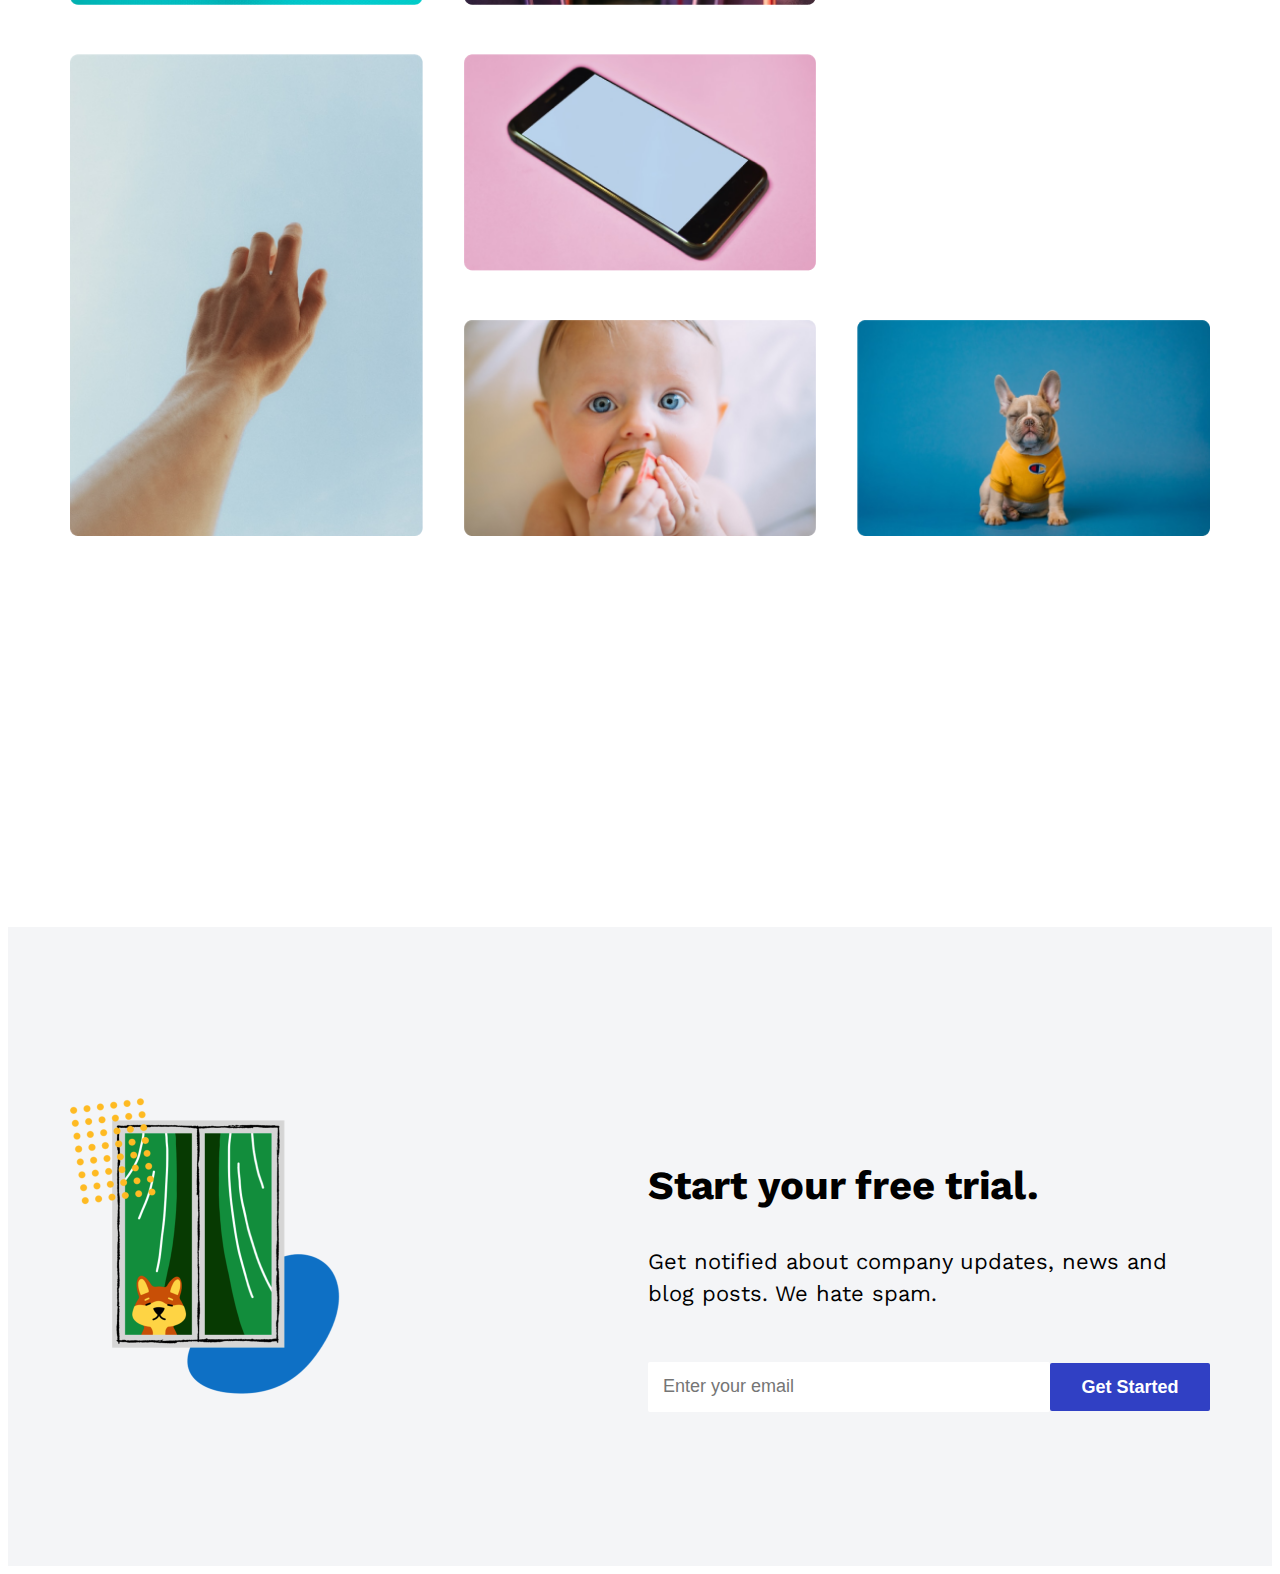
==== commit 9e6a4336: "Add files via upload" ====
--- a/index.html
+++ b/index.html
@@ -6,7 +6,7 @@
     <meta http-equiv="X-UA-Compatible" content="IE=edge">
     <meta name="viewport" content="width=device-width, initial-scale=1.0">
     <title>Document</title>
-    <link rel="preconnect" href="https://fonts.googleapis.com">
+     <link rel="preconnect" href="https://fonts.googleapis.com">
     <link rel="preconnect" href="https://fonts.gstatic.com" crossorigin>
     <link href="https://fonts.googleapis.com/css2?family=Work+Sans:wght@400;500;700&display=swap" rel="stylesheet">
     <link rel="stylesheet" href="https://cdnjs.cloudflare.com/ajax/libs/meyer-reset/2.0/reset.min.css"
@@ -138,7 +138,7 @@
                       One place to manage and respond to all conversations with leads and users. Receive messages from
                       leads.
                          </p>
-                  <div class="">
+                  <div class="inbox__response">
                        <p class="inbox__text">
                         “Great widgets. Great selection. Great design and <span class="inbox__text-bold">easy to
                             implement</span>. Definitely a huge time saver for a web developer!”
@@ -290,6 +290,56 @@
                  </div>
             </div>
     </section>
+<section class="freetrial">
+    <div class="freetrial container">
+         <div class="freetrial__content flex flex__freetrial-column">
+            <div class="freetrial__image">
+                  <a href="#" class="freetrial__trial">
+                     <img src="./img/© icons8.png/ouch.png" alt="Free-image" class="freetrial__image">
+                       </a>
+                          </div>
+          <div class="freetrial__list flex">
+                    <h6 class="freetrial__title">
+                       Start your free trial.
+                        </h6>
+                <p class="freetrial__text">
+                        Get notified about company updates, news and blog posts. We hate spam.
+                           </p>
+                        <div class="freetrial__info flex">
+                            <input type="email" class="email"placeholder="Enter your email">
+                             <button class="freetrial__button">
+                                Get Started
+                             </button>
+                               </div> 
+                 <!-- <form>              
+                <label for="trial-1">
+                         <input id="trial-1"type="checkbox"  required>
+                        <span class="fake"></span>
+                        <span class="text">Free 14-day trial.</span>
+                        </label>
+                  <label for="trial-2"> 
+                        <input id="trial-2"type="checkbox"  required>
+                        <span class="fake"></span>
+                            <span class="text"> Easy setup.</span>
+                           </label>
+                 <label for="trial-3">
+                            <input id="trial-3"type="checkbox"  required>
+                            <span class="fake"></span>
+                            <span class="text"> Cancel any time.</span>
+                         </label>
+                 <label for="trial-4">
+                        <input id="trial-4"type="checkbox"  required>
+                        <span class="fake"></span>
+                        <span class="text">  Check out.</span>
+                          </label>
+                     <input id="trial-5"type="checkbox"  required>
+                        <label for="trial-5"> <a href="#"> Terms of Use.</a></label>
+                </form>  -->
+             </div>
+            </div>
+        </div>
+    </div>
+</section>
 </body>
 
 </html>--- a/style/style.css
+++ b/style/style.css
@@ -52,7 +52,7 @@
 }
 
 .header__ul {
-    margin: 75px;
+    margin-right: 75px;
 }
 
 .header__li:first-of-type {
@@ -323,7 +323,6 @@
     font-size: 22px;
     line-height: 28px;
     color: #2B292D;
-    max-width: 212px;
 }
 
 
@@ -416,7 +415,6 @@
 
 .communicate {
     padding: 110px 0 105px;
-
 
 }
 
@@ -465,7 +463,7 @@
 
 .communicate__learn {
     margin: 105px 0;
-    justify-content: space-around;
+   justify-content: space-around;
 }
 
 
@@ -543,6 +541,81 @@
     grid-row: span 2;
 }
 
+.freetrial{
+    padding: 73px 0 72px;
+    background-color:#F4F5F7; 
+}
+
+.freetrial__image{
+    margin-right: 122px;
+}
+
+.freetrial__list{
+    flex-direction: column;
+    align-items: flex-start;
+    text-align: start;
+}
+.freetrial__title{
+    font-size: 40px;
+    line-height: 40px;
+    letter-spacing: -0.25px;
+    max-width: 555px;
+    margin-bottom: 18px;
+}
+
+.freetrial__text{
+    font-size: 22px;
+    line-height: 32px;
+    max-width: 555px;
+    margin-bottom: 26px;
+}
+
+.freetrial__info{
+    justify-content:space-between;
+    padding: 26px 0 10px;
+   
+}
+
+.freetrial input{
+    width: 385px;
+    height:48px;
+    background: #FFFFFF;
+    border-radius: 2px;
+    padding-left: 15px;
+    border: rgba(48, 64, 196, 1);
+}
+
+
+.freetrial input::placeholder{
+    font-size: 18px;
+    line-height: 13px;  
+
+}
+
+.freetrial__button{
+    width: 160px;
+    height: 48px;
+    border: 2px;
+    background-color: #3040C4;
+    border-radius: 2px;
+    font-size: 18px;
+    line-height: 13px;
+    color: #FFFFFF;
+    font-weight: 700;
+    cursor: pointer;
+    
+}
+.freetrial__items{
+    margin: 0 auto;
+}
+ .fake{
+    width: 10px;
+    height: 10px;
+    border: 1px solid black;
+    border-radius: 25%;
+}
+
+
 
 @media screen and (max-width:1200px) {
     .container {
@@ -574,12 +647,13 @@
 
     .flex__content-column {
         flex-direction: column;
+        
     }
 
     .purpose__content {
         max-width: 432px;
         margin: 69px 0 34px;
-
+        margin: 0 auto;
     }
 
     .purpose__left {
@@ -738,7 +812,7 @@
     /* pictures */
 
     .pictures {
-    padding: 113px 0 124px;
+    padding: 113px 0 14px;
 }
 
 
@@ -785,7 +859,54 @@
     max-width: 100%;
 }
 
-
+.freetrial{
+    padding: 76px 0 62px;
+}
+
+.flex__freetrial-column{
+    flex-direction: column-reverse;
+
+}
+
+.freetrial__title{
+    max-width: 325px;
+    margin: 0 auto;
+    text-align: center;
+    margin-bottom: 51px;
+    font-weight: 700;
+    font-size: 48px;
+    line-height: 40px;
+    text-align: center;
+    letter-spacing: -0.357143px;
+}
+
+.freetrial__text{
+    max-width: 590px;
+    text-align: center;
+    margin-bottom: 35px;
+}
+
+.freetrial__info{
+     margin: 0 auto;
+    justify-content: space-around;
+}
+.freetrial input{
+    width: 290px;
+    height: 46px;
+    margin-right: 18px;
+}
+
+.freetrial__image{
+   max-width: 282px;
+   width: 100%;
+   margin: 0 auto;
+   margin-top: 75px;
+}
+
+.freetrial__button{
+    width: 290px;
+    height: 46px;
+}
 }
 
 
@@ -815,10 +936,14 @@
         max-width: 100%;
     }
     
+    .purpose__content {
+        max-width: 432px;
+        margin: 69px 0 34px;
+        margin: 0 auto;
+    }
     .logo__item {
         width: 100%;
          background: #FFFFFF;
-        height: 94px;
         align-items: center; 
         
     }
@@ -889,6 +1014,12 @@
         max-width: 430px;
     }
 
+    .purpose__content {
+        max-width: 432px;
+        margin: 69px 0 34px;
+        margin: 0 auto;
+    }
+
     /* inbox */
 
     .inbox {
@@ -945,6 +1076,71 @@
     .item {
         margin-right: 30px;
     }
+
+      
+.freetrial{
+    padding: 50px 0 50px;
+}
+
+.flex__freetrial-column{
+    flex-direction: column;
+
+}
+.freetrial__list {
+    align-items: flex-start;
+    justify-content: flex-start;
+
+}
+
+.freetrial__title{
+    max-width: 290px;
+    text-align: start;
+    margin-bottom: 18px;
+    font-weight: 700;
+    font-size: 48px;
+    line-height: 40px;
+    text-align: center;
+    letter-spacing: -0.357143px;
+    margin-top: 40px;
+   
+}
+
+
+.freetrial__text{
+    max-width:290px;
+    text-align: start;
+    margin-bottom:40px;
+    font-size: 22px;
+    line-height: 32px;
+     margin: 0 auto; 
+  
+}
+
+.freetrial__info{
+     margin: 0 auto;
+    justify-content: space-around;
+}
+.freetrial input{
+    width: 290px;
+    height: 46px;
+    margin-right: 18px;
+}
+
+.freetrial__image{
+   max-width: 282px;
+   width: 100%;
+   margin: 0 auto;
+}
+
+.freetrial__button{
+    width: 290px;
+    height: 46px;
+    margin-top: 10px;
+}
+
+.freetrial__info{
+    flex-direction: column;
+}
 }
 
 
@@ -960,6 +1156,11 @@
         padding: 8px 0;
     }
 
+    .purpose__content {
+        max-width: 432px;
+        margin: 69px 0 34px;
+        margin: 0 auto;
+    }
     /* brands */
     
 
@@ -1065,6 +1266,71 @@
         grid-row: 2/4;
     }
 
+      
+.freetrial{
+    padding: 50px 0 50px;
+}
+
+.flex__freetrial-column{
+    flex-direction: column;
+
+}
+.freetrial__list {
+    align-items: flex-start;
+    justify-content: flex-start;
+
+}
+
+.freetrial__title{
+    max-width: 290px;
+    text-align: start;
+    margin-bottom: 18px;
+    font-weight: 700;
+    font-size: 48px;
+    line-height: 40px;
+    text-align: center;
+    letter-spacing: -0.357143px;
+    margin-top: 40px;
+   
+}
+
+
+.freetrial__text{
+    max-width:290px;
+    text-align: start;
+    margin-bottom:40px;
+    font-size: 22px;
+    line-height: 32px;
+     margin: 0 auto; 
+  
+}
+
+.freetrial__info{
+     margin: 0 auto;
+    justify-content: space-around;
+}
+.freetrial input{
+    width: 290px;
+    height: 46px;
+    margin-right: 18px;
+}
+
+.freetrial__image{
+   max-width: 282px;
+   width: 100%;
+   margin: 0 auto;
+}
+
+.freetrial__button{
+    width: 290px;
+    height: 46px;
+    margin-top: 10px;
+}
+
+.freetrial__info{
+    flex-direction: column;
+}
+
 
 }
 
@@ -1077,6 +1343,12 @@
     .header {
         background-color: #fff;
         padding: 8px 0;
+    }
+
+    .purpose__content {
+        max-width: 432px;
+        margin: 69px 0 34px;
+        margin: 0 auto;
     }
 
     .container-image__img{
@@ -1099,7 +1371,70 @@
     .communicate-image__img{
         max-width: 100%;
     }
-
+  
+    .freetrial{
+        padding: 50px 0 50px;
+    }
+    
+    .flex__freetrial-column{
+        flex-direction: column;
+    
+    }
+    .freetrial__list {
+        align-items: flex-start;
+        justify-content: flex-start;
+    
+    }
+    
+    .freetrial__title{
+        max-width: 290px;
+        text-align: start;
+        margin-bottom: 18px;
+        font-weight: 700;
+        font-size: 48px;
+        line-height: 40px;
+        text-align: center;
+        letter-spacing: -0.357143px;
+        margin-top: 40px;
+       
+    }
+    
+    
+    .freetrial__text{
+        max-width:290px;
+        text-align: start;
+        margin-bottom:40px;
+        font-size: 22px;
+        line-height: 32px;
+         margin: 0 auto; 
+      
+    }
+    
+    .freetrial__info{
+         margin: 0 auto;
+        justify-content: space-around;
+    }
+    .freetrial input{
+        width: 290px;
+        height: 46px;
+        margin-right: 18px;
+    }
+    
+    .freetrial__image{
+       max-width: 282px;
+       width: 100%;
+       margin: 0 auto;
+    }
+    
+    .freetrial__button{
+        width: 290px;
+        height: 46px;
+        margin-top: 10px;
+    }
+    
+    .freetrial__info{
+        flex-direction: column;
+    }
 
 }
 
@@ -1113,6 +1448,12 @@
     .header {
         background-color: #fff;
         padding: 8px 0;
+    }
+
+    .purpose__content {
+        max-width: 432px;
+        margin: 69px 0 34px;
+        margin: 0 auto;
     }
 
     .logo img {
@@ -1367,8 +1708,221 @@
 
     .item:nth-child(4) {
         grid-row: 2/4;
-    }
+    }  
 
     
-
+.freetrial{
+    padding: 50px 0 50px;
+}
+
+.flex__freetrial-column{
+    flex-direction: column;
+
+}
+.freetrial__list {
+    align-items: flex-start;
+    justify-content: flex-start;
+
+}
+
+.freetrial__title{
+    max-width: 290px;
+    text-align: start;
+    margin-bottom: 18px;
+    font-weight: 700;
+    font-size: 48px;
+    line-height: 40px;
+    text-align: center;
+    letter-spacing: -0.357143px;
+    margin-top: 40px;
+   
+}
+
+
+.freetrial__text{
+    max-width:290px;
+    text-align: start;
+    margin-bottom:40px;
+    font-size: 22px;
+    line-height: 32px;
+     margin: 0 auto; 
+  
+}
+
+.freetrial__info{
+     margin: 0 auto;
+    justify-content: space-around;
+}
+.freetrial input{
+    width: 290px;
+    height: 46px;
+    margin-right: 18px;
+}
+
+.freetrial__image{
+   max-width: 282px;
+   width: 100%;
+   margin: 0 auto;
+}
+
+.freetrial__button{
+    width: 290px;
+    height: 46px;
+    margin-top: 10px;
+}
+
+.freetrial__info{
+    flex-direction: column;
+}
+}
+/* animation */
+
+
+.header button:hover{
+    transform: scale(1.2);
+    transition-duration: 400ms;
+}
+
+.container-image__img{
+    position: relative;
+    animation-name:image;
+    animation-duration: 5s;
+     animation-timing-function:ease-in-out;
+    animation-delay: 10s;
+    animation-iteration-count:infinite;
+    animation-fill-mode:both; 
+    animation-direction:alternate-reverse;
+}
+
+.container-image__img:hover{
+    animation-play-state: paused;
+}
+
+@keyframes image{
+
+    from{
+        left: 0;
+        background-color:#0189D1;
+        
+    }
+    to{
+        left: 150px;
+        background-color:#000000;
+    }
+}
+
+.communicate-image__img{
+    position: relative;
+    animation-name:img;
+    animation-duration: 10s;
+     animation-timing-function:ease-in-out;
+    animation-delay: 10s;
+    animation-iteration-count:infinite;
+    animation-fill-mode:forwards; 
+    animation-direction:alternate-reverse;
+}
+
+.communicate-image__img:hover{
+    animation-play-state: paused;
+    transform: scale(1.5);
+    transition-duration: 100ms;
+}
+
+@keyframes img{
+    from{
+        left: 0;
+    }
+    to{
+        left: 200px;
+    }
+}
+
+.communicate button:hover{
+    background-color:#000000;
+    transform: scaleY(1.5); 
+    transition-duration: 300ms;
+}
+
+.audience__pic{
+    position: relative;
+    animation-name:kit;
+    transform-style: preserve-3d;
+
+}
+
+.audience__pic:hover{
+    animation-play-state: paused;
+    background-color: #3040C4;
+    transition-duration: 4s;
+    transform: rotateY(180deg);
+    backface-visibility: hidden;
+    transition-timing-function: ease-in-out;
+}
+
+@keyframes kit{
+    from{
+        left: 0;
+    }
+    to{
+        left: 200px;
+    }
+}
+
+
+.audience__button-1:hover{
+    background-color:#666984;
+    transform: scale(1.2);
+    transform: skew(20deg);
+    transition-duration: 300ms;
+}
+
+
+.audience__button-2:hover{
+    background-color:#666984;
+    transform: scale(1.1); 
+    transform: skew(20deg);
+    transition-duration: 300ms;
+}
+
+.item:{
+    position: relative;
+    animation-name:pic;
+}
+
+.item:hover{
+    animation-play-state: paused;
+    transform: scale(1.1);
+    transition-duration: 300ms;
+
+
+}
+
+
+@keyframes pic{
+    from{
+        left: 0;
+    }
+    to{
+        left: 200px;
+    }
+}
+
+.freetrial__image{
+    position: relative;
+  
+}
+.freetrial__image:hover{
+    transition: 200ms;
+    transition-timing-function: ease-in-out;
+   transform: scale(1.4);
+}
+
+
+.freetrial__button{
+    position: relative;
+}
+.freetrial__button:hover{
+    background-color:#F1592B;
+    transition: 500ms;
+    transform: scale(1.2);
 }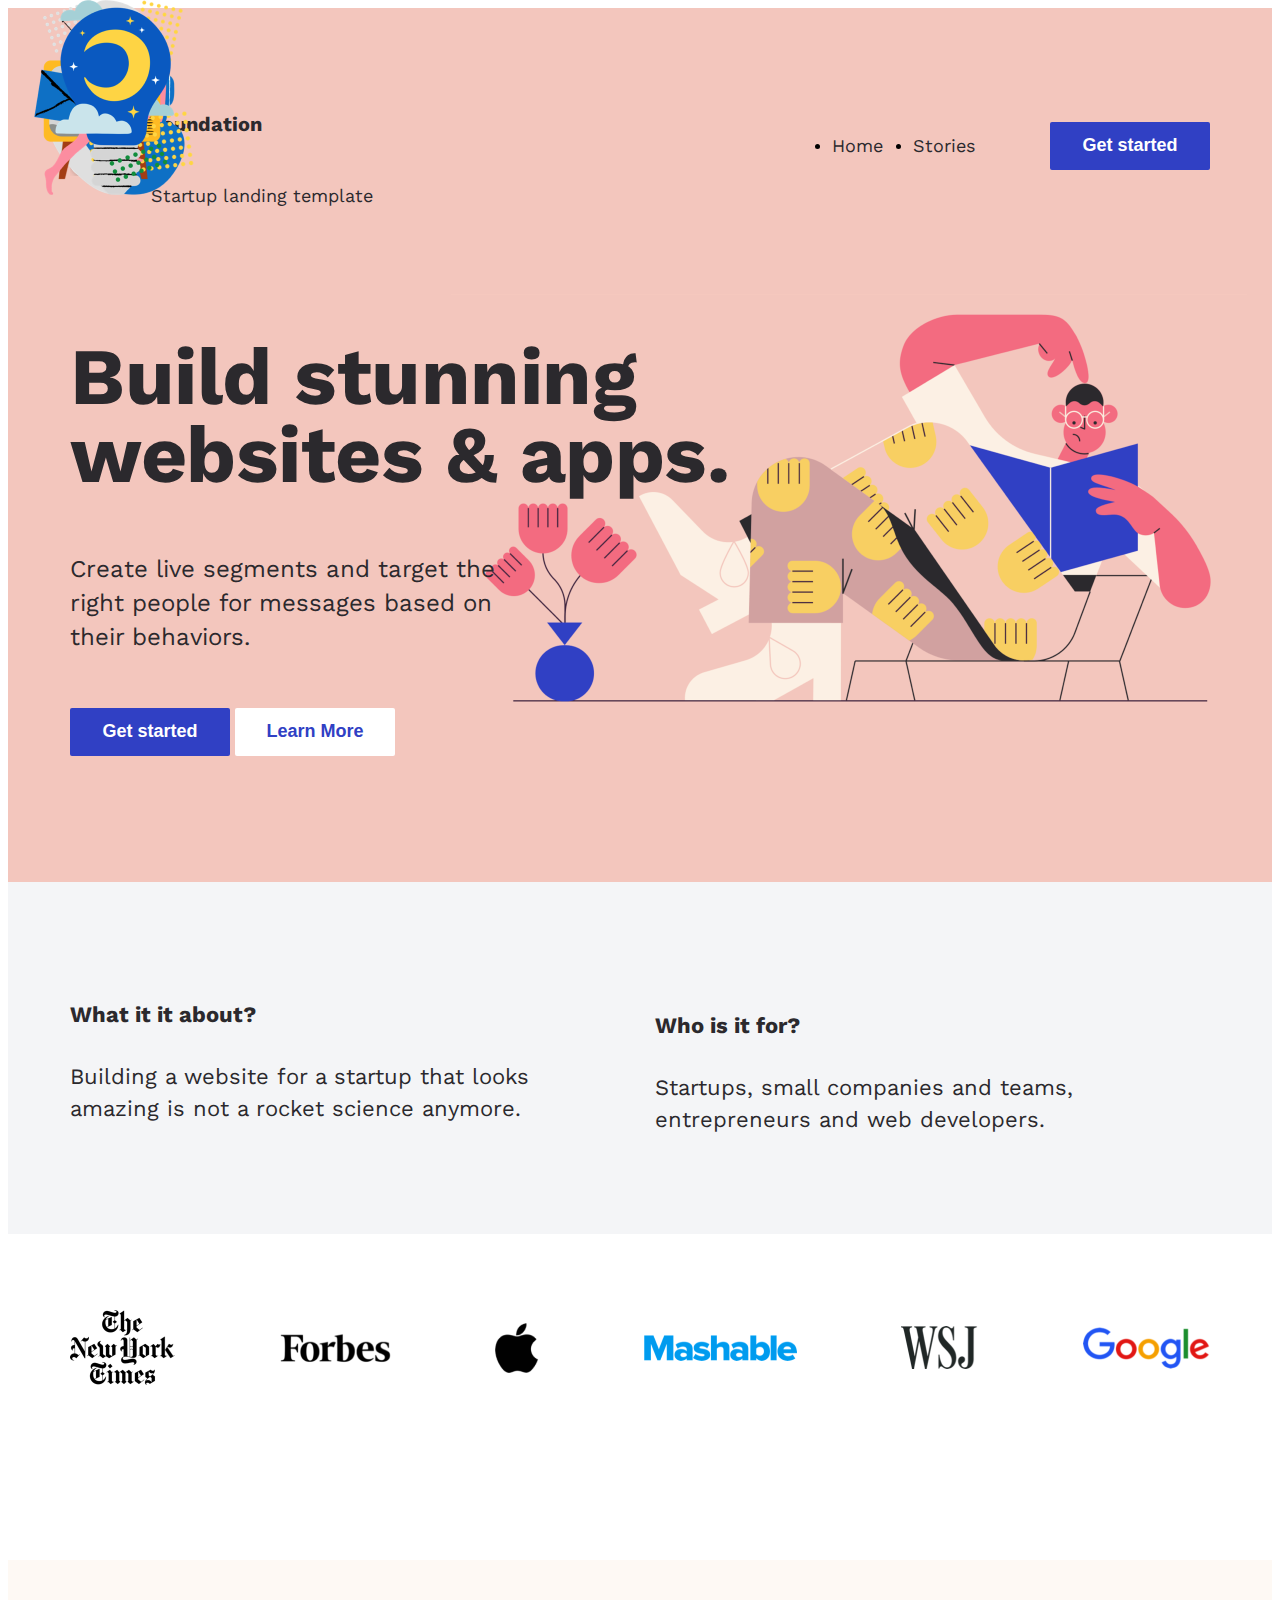
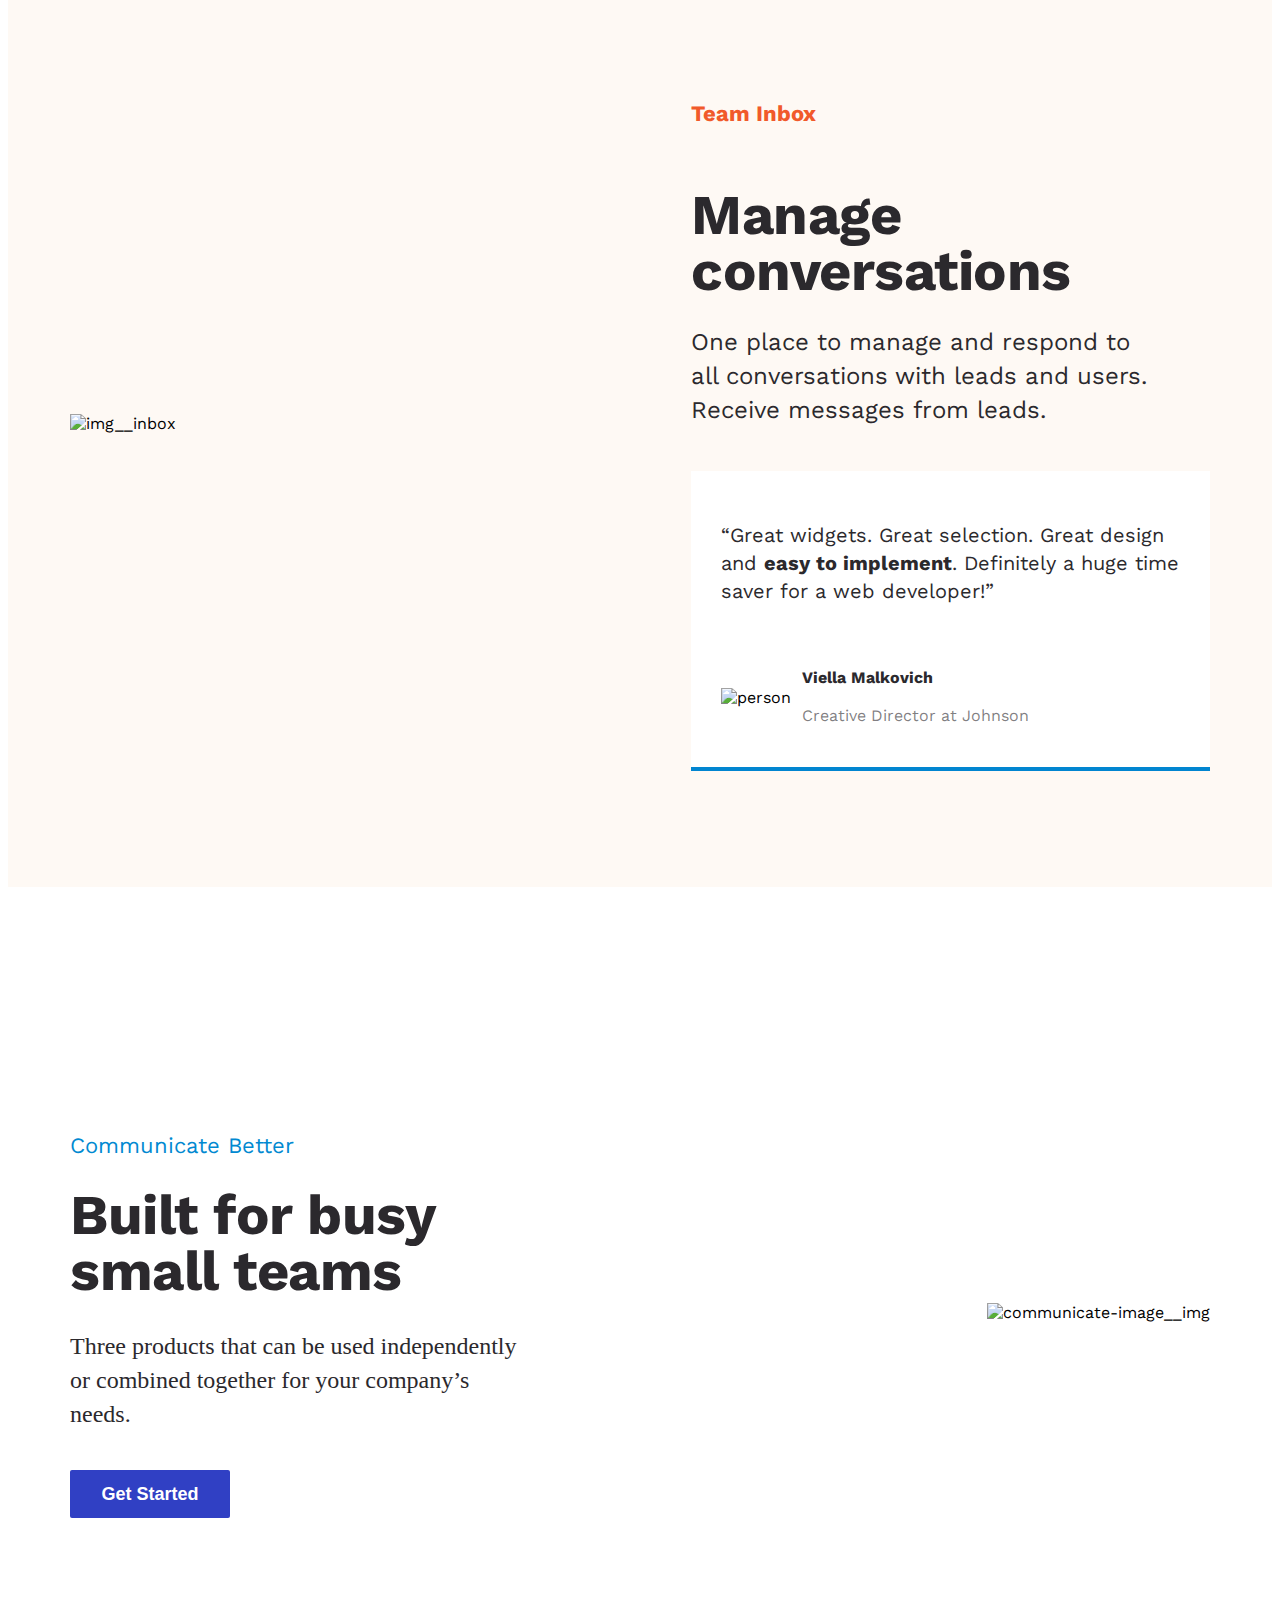
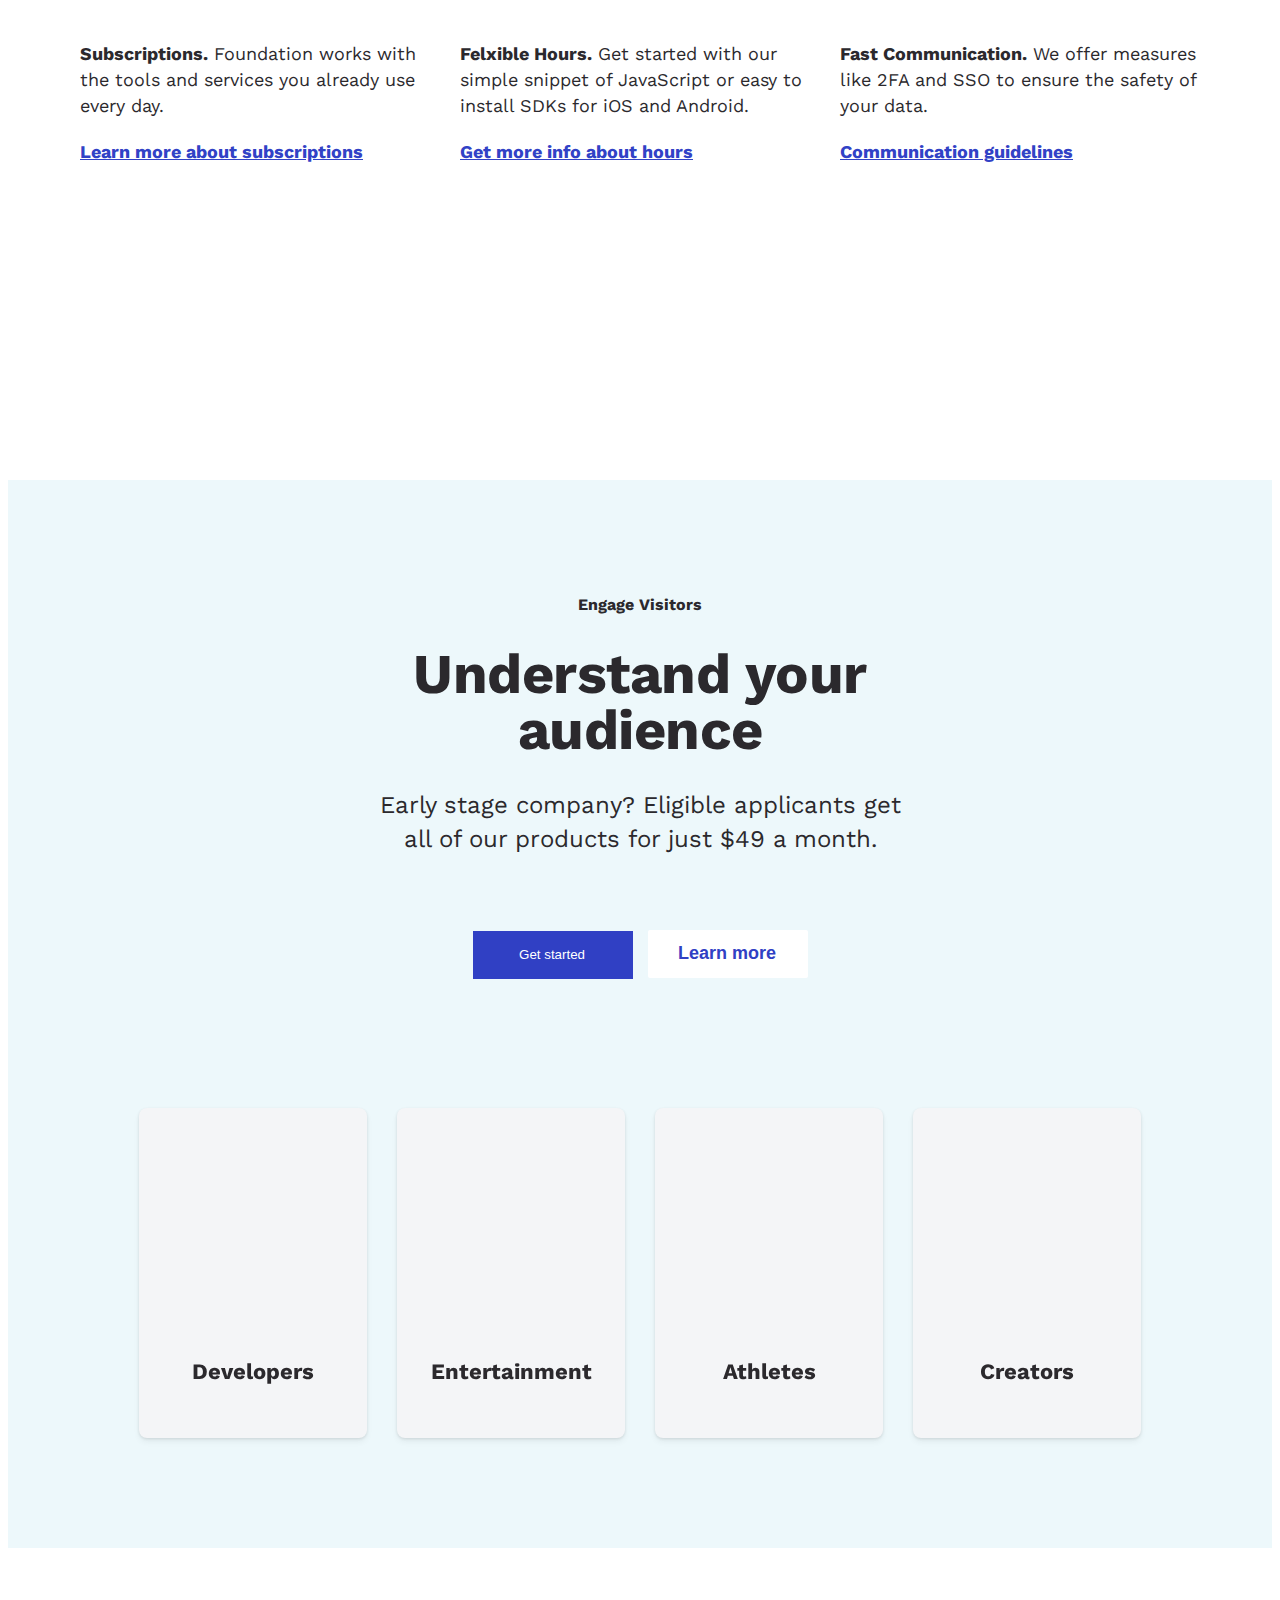
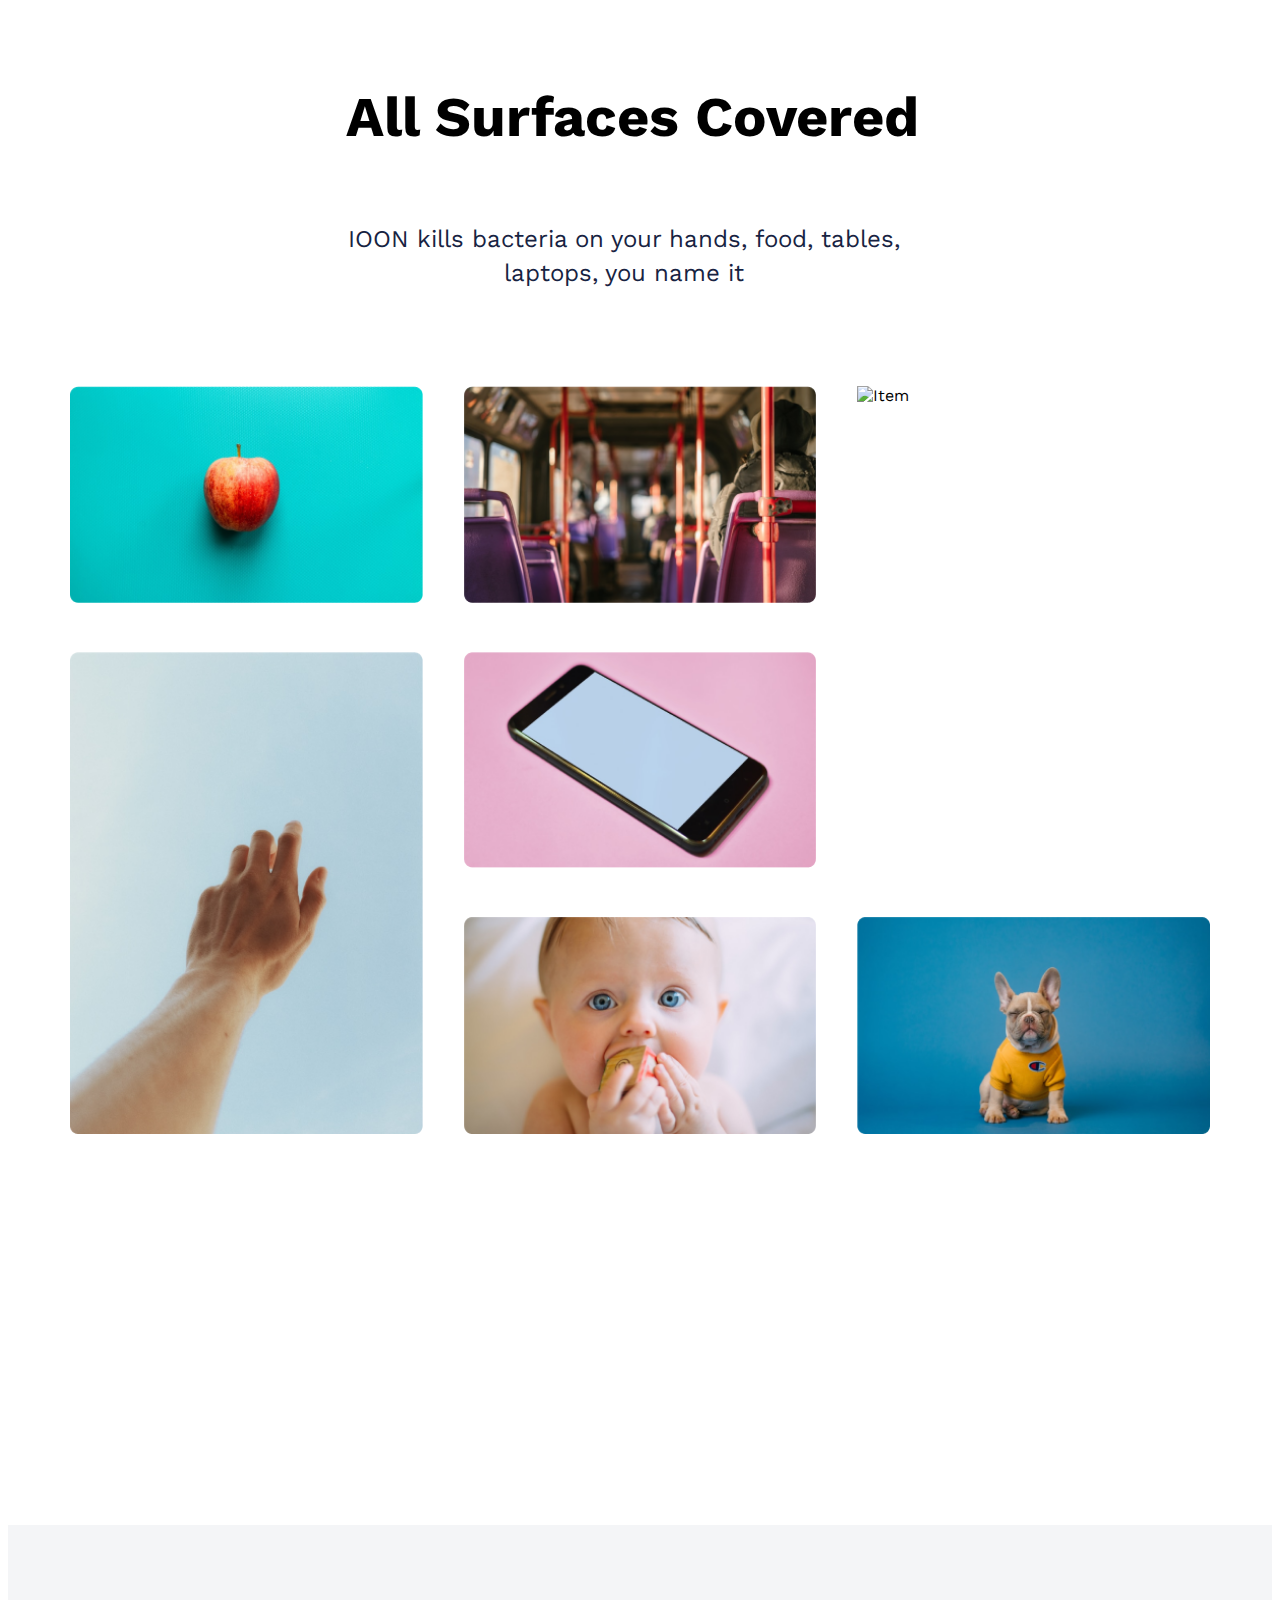
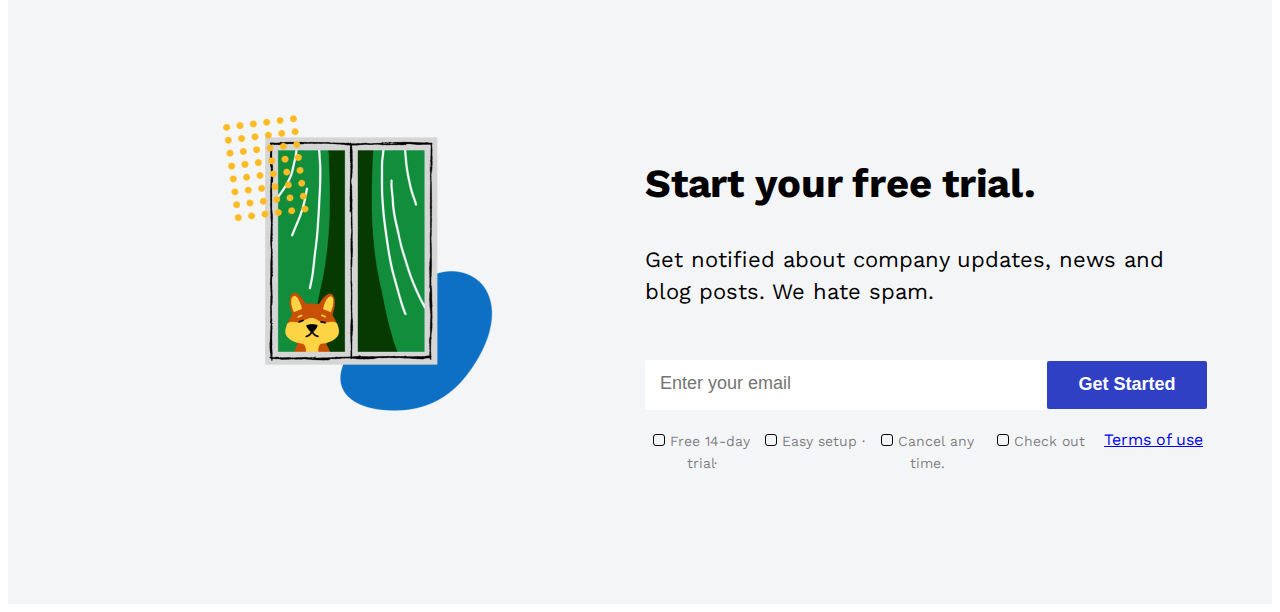
==== commit e41639a7: "Add files via upload" ====
--- a/index.html
+++ b/index.html
@@ -6,7 +6,7 @@
     <meta http-equiv="X-UA-Compatible" content="IE=edge">
     <meta name="viewport" content="width=device-width, initial-scale=1.0">
     <title>Document</title>
-     <link rel="preconnect" href="https://fonts.googleapis.com">
+    <link rel="preconnect" href="https://fonts.googleapis.com">
     <link rel="preconnect" href="https://fonts.gstatic.com" crossorigin>
     <link href="https://fonts.googleapis.com/css2?family=Work+Sans:wght@400;500;700&display=swap" rel="stylesheet">
     <link rel="stylesheet" href="https://cdnjs.cloudflare.com/ajax/libs/meyer-reset/2.0/reset.min.css"
@@ -14,38 +14,39 @@
         crossorigin="anonymous" referrerpolicy="no-referrer" />
     <link rel="stylesheet" href="./style/style.css" class="stylesheet">
 </head>
+
 <body>
     <header class="header">
-         <div class="container flex"> 
+        <div class="container flex">
             <div class="logo flex">
                 <img src="./img/header/Icon.svg" alt="logo">
                 <div>
                     <h6 class="logo__title">
                         Foundation
-                       </h6>
+                    </h6>
                     <p class="logo__text">
                         Startup landing template
-                      </p>
-                       </div>
-                         </div>
+                    </p>
+                </div>
+            </div>
             <nav class="header__nav flex">
                 <ul class="header__ul flex">
                     <li class="header__li">
                         <a href="#" class="header__link">Home</a>
-                          </li>
-                     <li>
+                    </li>
+                    <li>
                         <a href="#" class="header__link">Stories</a>
-                       </li>
-                          </ul>
+                    </li>
+                </ul>
                 <button class="button">
                     Get started
                 </button>
             </nav>
         </div>
     </header>
-    <!-- <section class="preview">
-        <div class="container">
-            <div class="preview__content flex">
+    <section class="preview">
+        <div class="container ">
+            <div class="content flex preview_content ">
                 <div class="preview__left ">
                     <div class="preview__info flex">
                         <h1 class="preview__title">
@@ -55,42 +56,42 @@
                             Create live segments and target the right people for messages based on their behaviors.
                         </p>
                     </div>
-                    <button class="preview__button">
+                    <button class="button">
                         Get started
                     </button>
-                    <button class="preview__button-two">
+                    <button class="button button_white">
                         Learn More
                     </button>
                 </div>
                 <div class="preview__right">
-                    <div class="image">
+                    <div class="preview__image">
                         <img src="./img/preview/ouch.svg.svg" alt="">
                     </div>
                 </div>
             </div>
         </div>
-    </section> -->
+    </section>
     <section class="purpose">
         <div class="container">
             <div class="purpose__content flex flex__content-column">
                 <div class="purpose__left">
                     <h4 class="purpose__title">
                         What it it about?
-                         </h4>
+                    </h4>
                     <p class="purpose__text">
                         Building a website for a startup that looks amazing is not a rocket science anymore.
-                          </p>
-                             </div>
+                    </p>
+                </div>
                 <div class="purpose__right">
                     <h6 class="purpose__title">
                         Who is it for?
-                        </h6>
+                    </h6>
                     <p class="purpose__text">
                         Startups, small companies and teams, entrepreneurs and web developers.
-                          </p>
-                     </div>
-               </div>
-          </div>
+                    </p>
+                </div>
+            </div>
+        </div>
     </section>
     <section class="brands">
         <div class="container">
@@ -98,60 +99,60 @@
                 <div class="logo__item ">
                     <a href="#" class="logo__item-pic">
                         <img src="./img/logos.sect/Bitmap.png" alt="" class="logo"></a>
-                           </div>
+                </div>
                 <div class="logo__item">
                     <a href="#" class="logo__item-pic">
                         <img src="./img/logos.sect/Bitmap (5).png" alt="" class="logo"></a>
-                           </div>
+                </div>
                 <div class="logo__item">
                     <a href="#" class="logo__item-pic">
                         <img src="./img/logos.sect/Bitmap (1).png" alt="" class="logo"></a>
-                          </div>
+                </div>
                 <div class="logo__item">
                     <a href="#" class="logo__item-pic">
                         <img src="./img/logos.sect/Bitmap (2).png" alt="" class="logo"></a>
-                          </div>
+                </div>
                 <div class="logo__item">
                     <a href="#" class="logo__item-pic">
                         <img src="./img/logos.sect/Bitmap (3).png" alt="" class="logo"></a>
-                         </div>
+                </div>
                 <div class="logo__item">
                     <a href="#" class="logo__item-pic">
                         <img src="./img/logos.sect/Bitmap (4).png" alt="" class="logo"></a>
-                        </div>
-                 </div>
-          </div>
+                </div>
+            </div>
+        </div>
     </section>
     <section class="inbox">
         <div class="container flex flex__inbox-column">
             <div class="container-image">
                 <img class="container-image__img" src="./img/inbox/© icons8.com/ouch.svg" alt="img__inbox">
-                    </div>
-           <div class="info">
-               <p class="info__pretitle info__pretitle-orange">
+            </div>
+            <div class="info">
+                <p class="info__pretitle info__pretitle-orange">
                     Team Inbox
-                       </p>
-                 <h3 class="info__title">
+                </p>
+                <h3 class="info__title">
                     Manage conversations
-                         </h3>
-                   <p class="info__text">
-                      One place to manage and respond to all conversations with leads and users. Receive messages from
-                      leads.
-                         </p>
-                  <div class="inbox__response">
-                       <p class="inbox__text">
+                </h3>
+                <p class="info__text">
+                    One place to manage and respond to all conversations with leads and users. Receive messages from
+                    leads.
+                </p>
+                <div class="inbox__response">
+                    <p class="inbox__text">
                         “Great widgets. Great selection. Great design and <span class="inbox__text-bold">easy to
                             implement</span>. Definitely a huge time saver for a web developer!”
-                             </p>
+                    </p>
                     <div class="flex flex__start">
                         <img class="inbox__img" src="./img/inbox/Profile Image.svg" alt="person">
-                          <div>
+                        <div>
                             <p class="inbox__name">
                                 Viella Malkovich
-                               </p>
+                            </p>
                             <p class="inbox__position">
                                 Creative Director at Johnson
-                               </p>
+                            </p>
                         </div>
                     </div>
                 </div>
@@ -162,90 +163,90 @@
         <div class="communicate container">
             <div class="communicate__content flex flex__content-column">
                 <div class="communicate__built">
-                 <p class="communicate__pretitle communicate__pretitle-blue">
+                    <p class="communicate__pretitle communicate__pretitle-blue">
                         Communicate Better
-                            </p>
-                       <h3 class="communicate__title">
+                    </p>
+                    <h3 class="communicate__title">
                         Built for busy small teams
-                               </h3>
-                        <p class="communicate__text">
-                           Three products that can be used independently or combined together for your company’s needs.
-                                   </p>
-                      <button class="button">
-                          Get Started
-                                    </button>
-                                      </div>
-                  <div class="communicate-image">
+                    </h3>
+                    <p class="communicate__text">
+                        Three products that can be used independently or combined together for your company’s needs.
+                    </p>
+                    <button class="button">
+                        Get Started
+                    </button>
+                </div>
+                <div class="communicate-image">
                     <img class="communicate-image__img" src="./img/inbox/© icons8.com/ouch.one.png"
                         alt="communicate-image__img" class="img__right">
-                             </div>
-                                </div>
+                </div>
+            </div>
             <div class="communicate__learn flex">
                 <div class="learn-item">
                     <p class="learn__text"> <span class="learn__text-bold"> Subscriptions.</span> Foundation works with
                         the tools and services you already use every day.</p>
-                        <a href="#" class="learn__link"> Learn more about subscriptions</a>
-                           </div>
+                    <a href="#" class="learn__link"> Learn more about subscriptions</a>
+                </div>
                 <div class="learn-item">
                     <p class="learn__text"> <span class="learn__text-bold"> Felxible Hours.</span> Get started with our
-                        simple snippet of JavaScript or easy to install SDKs for iOS and Android.  </p>
-                            <a href="#" class="learn__link"> Get more info about hours</a>
-                               </div>
+                        simple snippet of JavaScript or easy to install SDKs for iOS and Android. </p>
+                    <a href="#" class="learn__link"> Get more info about hours</a>
+                </div>
                 <div class="learn-item">
                     <p class="learn__text"> <span class="learn__text-bold">Fast Communication.</span> We offer measures
-                        like 2FA and SSO to ensure the safety of your data.  </p>
-                            <a href="#" class="learn__link"> Communication guidelines</a>
-                    </div>
-                 </div>
-              </div>
-            </div>
+                        like 2FA and SSO to ensure the safety of your data. </p>
+                    <a href="#" class="learn__link"> Communication guidelines</a>
+                </div>
+            </div>
+        </div>
+        </div>
         </div>
     </section>
     <section class="audience">
         <div class="container">
             <div class="audience__content">
                 <div class="audience__features">
-                     <p class="audience__pretitle">
+                    <p class="audience__pretitle">
                         Engage Visitors
-                        </p>
-                       <h1 class="audience__title">
+                    </p>
+                    <h1 class="audience__title">
                         Understand your audience
-                           </h1>
-                         <p class="audience__text">
-                               Early stage company? Eligible applicants get all of our products for just $49 a month.
-                             </p>
-                    <div class="audience__content"> 
+                    </h1>
+                    <p class="audience__text">
+                        Early stage company? Eligible applicants get all of our products for just $49 a month.
+                    </p>
+                    <div class="audience__content">
                         <button class="audience__button-1">
                             Get started
-                              </button>
+                        </button>
                         <button class="audience__button-2">
                             Learn more
-                               </button>
-                         </div>
-                  </div>
-            </div>
-      <div class="audience__list audience__list-grid">
+                        </button>
+                    </div>
+                </div>
+            </div>
+            <div class="audience__list audience__list-grid">
                 <div class="audience__pic">
                     <a href="#" class="audience__kit">
                         <img src="./img/audience/© icons8.com/ouch.png" alt="Kit-list" class="audience__kit-1"></a>
-                   <h6 class="audience__subtitle">
+                    <h6 class="audience__subtitle">
                         Developers
-                       </h6>
-                          </div>
+                    </h6>
+                </div>
                 <div class="audience__pic">
                     <a href="#" class="audience__kit">
                         <img src="./img/audience/© icons8.3com/ouch.png" alt="Kit-list" class="audience__kit-2"></a>
                     <h6 class="audience__subtitle">
                         Entertainment
-                         </h6>
-                            </div>
+                    </h6>
+                </div>
                 <div class="audience__pic">
                     <a href="#" class="audience__kit">
                         <img src="./img/audience/© icons8.4com/ouch.png" alt="Kit-list" class="audience__kit-3"></a>
                     <h6 class="audience__subtitle">
                         Athletes
-                       </h6>
-                         </div>
+                    </h6>
+                </div>
                 <div class="audience__pic">
                     <a href="#" class="audience__kit">
                         <img src="./img/audience/© icons8.5com/ouch.png" alt="Kit-list" class="audience__kit-4"></a>
@@ -254,92 +255,103 @@
                     </h6>
                 </div>
             </div>
-          </div>
+        </div>
         </div>
     </section>
     <section class="pictures container">
         <div class="pictures__aim">
-                <h2 class="pictures__title">
-                    All Surfaces Covered
-                   </h2>
-                <p class="pictures__text">
-                    IOON kills bacteria on your hands, food, tables, laptops, you name it
-                     </p>
-                      </div>
-            <div class="grid">
-               <div class="item">
-                    <img class="item" src="./img/grid.pic/Rectangle 24.png" alt="Item" class="item-1">
-                        </div>
-              <div class="item">
-                     <img class="item" src="./img/grid.pic/Rectangle 23.png" alt="Item" class="item-2">
-                        </div>
-              <div class="item">
-                            <img class="item" src="./img/grid.pic/Rectangle22.png" alt="Item" class="item-4">
-                               </div>
-              <div class="item">
-                     <img class="item" src="./img/grid.pic/Rectangle 13.png" alt="Item" class="item-4">
-                        </div>
-              <div class="item">
-                     <img class="item" src="./img/grid.pic/Rectangle 19.png" alt="Item" class="item-5">
-                        </div>
-              <div class="item">
-                     <img class="item" src="./img/grid.pic/Rectangle 21.png" alt="Item" class="item-6">
-                       </div>
-              <div class="item">
-                    <img class="item" src="./img/grid.pic/Rectangle 20.png" alt="Item" class="item-7">
-                 </div>
-            </div>
-    </section>
-<section class="freetrial">
-    <div class="freetrial container">
-         <div class="freetrial__content flex flex__freetrial-column">
-            <div class="freetrial__image">
-                  <a href="#" class="freetrial__trial">
-                     <img src="./img/© icons8.png/ouch.png" alt="Free-image" class="freetrial__image">
-                       </a>
-                          </div>
-          <div class="freetrial__list flex">
+            <h2 class="pictures__title">
+                All Surfaces Covered
+            </h2>
+            <p class="pictures__text">
+                IOON kills bacteria on your hands, food, tables, laptops, you name it
+            </p>
+        </div>
+        <div class="grid">
+            <div class="item">
+                <img class="item" src="./img/grid.pic/Rectangle 24.png" alt="Item" class="item-1">
+            </div>
+            <div class="item">
+                <img class="item" src="./img/grid.pic/Rectangle 23.png" alt="Item" class="item-2">
+            </div>
+            <div class="item">
+                <img class="item" src="./img/grid.pic/Rectangle22.png" alt="Item" class="item-4">
+            </div>
+            <div class="item">
+                <img class="item" src="./img/grid.pic/Rectangle 13.png" alt="Item" class="item-4">
+            </div>
+            <div class="item">
+                <img class="item" src="./img/grid.pic/Rectangle 19.png" alt="Item" class="item-5">
+            </div>
+            <div class="item">
+                <img class="item" src="./img/grid.pic/Rectangle 21.png" alt="Item" class="item-6">
+            </div>
+            <div class="item">
+                <img class="item" src="./img/grid.pic/Rectangle 20.png" alt="Item" class="item-7">
+            </div>
+        </div>
+    </section>
+    <section class="freetrial">
+        <div class="freetrial container">
+            <div class="freetrial__content flex flex__freetrial-column">
+                <div class="freetrial__image">
+                    <a href="#" class="freetrial__trial">
+                        <img src="./img/© icons8.png/ouch.png" alt="Free-image" class="freetrial__image">
+                    </a>
+                </div>
+                <div class="freetrial__list flex">
                     <h6 class="freetrial__title">
-                       Start your free trial.
-                        </h6>
-                <p class="freetrial__text">
+                        Start your free trial.
+                    </h6>
+                    <p class="freetrial__text">
                         Get notified about company updates, news and blog posts. We hate spam.
-                           </p>
-                        <div class="freetrial__info flex">
-                            <input type="email" class="email"placeholder="Enter your email">
-                             <button class="freetrial__button">
-                                Get Started
-                             </button>
-                               </div> 
-                 <!-- <form>              
-                <label for="trial-1">
-                         <input id="trial-1"type="checkbox"  required>
-                        <span class="fake"></span>
-                        <span class="text">Free 14-day trial.</span>
-                        </label>
-                  <label for="trial-2"> 
-                        <input id="trial-2"type="checkbox"  required>
-                        <span class="fake"></span>
-                            <span class="text"> Easy setup.</span>
-                           </label>
-                 <label for="trial-3">
-                            <input id="trial-3"type="checkbox"  required>
+                    </p>
+                    <div class="freetrial__info flex">
+                        <input class="email" type="email" placeholder="Enter your email">
+                        <button class="freetrial__button">
+                            Get Started
+                        </button>
+                    </div>
+                    <div class="trial__check flex flex__trial-row">
+                        <div class="trial__menu">
+                            <label for="trial__ticks">
+                                <input class="trial__checkbox" type="checkbox">
+                                <span class="fake"></span>
+                                <span class="trial__text">Free 14-day trial·</span>
+                            </label>
+                        </div>
+                        <div class="trial__menu">
+                            <label for="trial__ticks"> </label>
+                            <input class="trial__checkbox" type="checkbox">
                             <span class="fake"></span>
-                            <span class="text"> Cancel any time.</span>
-                         </label>
-                 <label for="trial-4">
-                        <input id="trial-4"type="checkbox"  required>
-                        <span class="fake"></span>
-                        <span class="text">  Check out.</span>
-                          </label>
-                     <input id="trial-5"type="checkbox"  required>
-                        <label for="trial-5"> <a href="#"> Terms of Use.</a></label>
-                </form>  -->
-             </div>
-            </div>
-        </div>
-    </div>
-</section>
+                            <span class="trial__text"> Easy setup ·</span>
+
+                        </div>
+                        <div class="trial__menu">
+                            <label for="trial__ticks">
+                                <input class="trial__checkbox" type="checkbox">
+                                <span class="fake"></span>
+                                <span class="trial__text">Cancel any time.</span>
+                            </label>
+                        </div>
+                        <div class="trial__menu">
+                            <label for="trial__ticks">
+                                <input class="trial__checkbox" type="checkbox">
+                                <span class="fake"></span>
+                                <span class="trial__text">Check out</span>
+                            </label>
+                        </div>
+                        <div class="trial__menu">
+                            <label for="trial__ticks">
+                                <input class="trial__checkbox" type="checkbox">
+                                <a href="#" class="trial-href">Terms of use</a>
+                            </label>
+                        </div>
+                    </div>
+                </div>
+            </div>
+        </div>
+    </section>
 </body>
 
 </html>--- a/style/style.css
+++ b/style/style.css
@@ -106,20 +106,30 @@
 }
 
 
-/* 
+
 .preview {
     background-color: #F3C6BD;
-    padding: 71px 0 77px;
+    padding-bottom: 126px;
+    position: relative;
+}
+
+.container {
+    max-width: 1140px;
+}
+
+.preview_content>div:first-of-type {
+    z-index: 1;
+}
+
+.preview_content>div:last-of-type {
+    z-index: 0;
+    position: absolute;
+    right: 25px;
 }
 
 .container {
     max-width: 1140px;
     margin: 0 auto;
-}
-
-.preview__content {
-    display: flex;
-    justify-content: space-between;
 }
 
 
@@ -134,6 +144,7 @@
     letter-spacing: -0.5px;
     color: #2B292D;
     max-width: 754px;
+    margin-bottom: 34px;
 }
 
 .preview__text {
@@ -142,36 +153,17 @@
     color: #2B292D;
     max-width: 456px;
     margin-top: 24px;
-    margin-bottom: 58px;
-}
-
-.preview__button {
-    width: 160px;
-    height: 48px;
-    border: none;
-    background-color: #3040C4;
-    border-radius: 2px;
-    font-size: 18px;
-    line-height: 13px;
-    color: #FFFFFF;
-    font-weight: 700;
-    margin-right: 10px;
-    margin-bottom: 126px;
-}
-
-.preview__button-two {
-    width: 160px;
-    height: 48px;
-    border: none;
+    margin-bottom: 54px;
+    align-self: start;
+}
+
+
+.button_white {
+
     background-color: #FFFFFF;
-    border-radius: 2px;
-    font-size: 18px;
-    line-height: 13px;
     color: #3040C4;
-    font-weight: 700;
-    padding: 17px 29px 18px 28px;
-    margin-bottom: 126px;
-} */
+
+}
 
 .purpose {
     background-color: #F4F5F7;
@@ -463,7 +455,7 @@
 
 .communicate__learn {
     margin: 105px 0;
-   justify-content: space-around;
+    justify-content: space-around;
 }
 
 
@@ -541,21 +533,24 @@
     grid-row: span 2;
 }
 
-.freetrial{
+.freetrial {
     padding: 73px 0 72px;
-    background-color:#F4F5F7; 
-}
-
-.freetrial__image{
-    margin-right: 122px;
-}
-
-.freetrial__list{
+    background-color: #F4F5F7;
+}
+
+.freetrial__image {
+
+    align-items: center;
+    margin: 0 auto;
+}
+
+.freetrial__list {
     flex-direction: column;
     align-items: flex-start;
     text-align: start;
 }
-.freetrial__title{
+
+.freetrial__title {
     font-size: 40px;
     line-height: 40px;
     letter-spacing: -0.25px;
@@ -563,36 +558,37 @@
     margin-bottom: 18px;
 }
 
-.freetrial__text{
+.freetrial__text {
     font-size: 22px;
     line-height: 32px;
     max-width: 555px;
     margin-bottom: 26px;
 }
 
-.freetrial__info{
-    justify-content:space-between;
+.freetrial__info {
+    justify-content: space-between;
     padding: 26px 0 10px;
-   
-}
-
-.freetrial input{
+
+}
+
+.freetrial .email {
     width: 385px;
-    height:48px;
+    height: 48px;
     background: #FFFFFF;
     border-radius: 2px;
     padding-left: 15px;
     border: rgba(48, 64, 196, 1);
-}
-
-
-.freetrial input::placeholder{
+
+}
+
+
+.freetrial .email::placeholder {
     font-size: 18px;
-    line-height: 13px;  
-
-}
-
-.freetrial__button{
+    line-height: 13px;
+
+}
+
+.freetrial__button {
     width: 160px;
     height: 48px;
     border: 2px;
@@ -603,19 +599,81 @@
     color: #FFFFFF;
     font-weight: 700;
     cursor: pointer;
-    
-}
-.freetrial__items{
-    margin: 0 auto;
-}
- .fake{
+
+}
+
+.flex__trial-row {
+    flex-direction: row;
+    text-align: center;
+    align-items: center;
+
+
+}
+
+
+.trial__menu {
+    max-width: 100%;
+    width: 160px;
+    height: 30px;
+    justify-content: space-between;
+
+}
+
+.trial__check {
+    width: 565px;
+    padding-top: 10px;
+}
+
+.fake {
+    display: inline-block;
     width: 10px;
     height: 10px;
     border: 1px solid black;
     border-radius: 25%;
-}
-
-
+    cursor: pointer;
+    position: relative;
+}
+
+.fake::before {
+    content: '';
+    position: absolute;
+    width: 10px;
+    height: 10px;
+    background-color: rgb(18, 86, 86);
+    left: 50%;
+    top: 50%;
+    opacity: 0;
+    transform: translate(-50%, -50%);
+}
+
+.trial__checkbox:checked~.fake::before {
+    opacity: 1;
+    transition: 1s;
+
+}
+
+.trial__checkbox {
+    opacity: 0;
+    margin-top: 50px;
+    width: 110px;
+    height: 36px;
+    margin: 0 auto;
+    position: absolute;
+
+}
+
+.trial__text {
+    font-size: 14px;
+    line-height: 22px;
+    color: rgba(43, 41, 45, 0.6);
+
+}
+
+.trial-href__list {
+    font-size: 14px;
+    line-height: 22px;
+    color: rgba(49, 66, 198, 1);
+}
 
 @media screen and (max-width:1200px) {
     .container {
@@ -643,11 +701,41 @@
         display: none;
     }
 
+    /* 
+    preview */
+
+    .preview {
+        background-color: #F3C6BD;
+        padding-bottom: 369px;
+        padding-top: 25px;
+
+    }
+
+    .preview_content {
+        display: block;
+        flex-direction: column;
+    }
+
+    .preview__image img {
+        height: 349px;
+        width: 620px;
+        max-width: 100%;
+        margin-right: 217px;
+    }
+
+    .preview_content>div:first-of-type {
+        display: inline-block;
+    }
+
+    .preview_content>div:last-of-type {
+        display: block;
+    }
+
     /* purpose */
 
     .flex__content-column {
         flex-direction: column;
-        
+
     }
 
     .purpose__content {
@@ -706,9 +794,10 @@
         margin: 0 auto 75px;
         text-align: start;
     }
-    .container-image__img{
-        max-width:290px;
-        width:100% 
+
+    .container-image__img {
+        max-width: 290px;
+        width: 100%
     }
 
     /* communicate */
@@ -765,6 +854,32 @@
         display: none;
     }
 
+    .communicate-image__img {
+        position: relative;
+        animation-name: img;
+        animation-duration: 10s;
+        animation-timing-function: ease-in-out;
+        animation-delay: 10s;
+        animation-iteration-count: infinite;
+        animation-fill-mode: backwards;
+        animation-direction: alternate;
+    }
+
+    .communicate-image__img:hover {
+        animation-play-state: paused;
+        transform: scale(1.5);
+        transition-duration: 100ms;
+    }
+
+    @keyframes img {
+        from {
+            left: 0;
+        }
+
+        to {
+            left: -100px;
+        }
+    }
 
     /* 
     audience */
@@ -812,101 +927,104 @@
     /* pictures */
 
     .pictures {
-    padding: 113px 0 14px;
-}
+        padding: 113px 0 14px;
+    }
 
 
     .pictures__title {
-    font-size: 48px;
-    line-height: 56px;
-    max-width: 500px;
-    align-items: center;
-    margin: 0 auto;
-}
+        font-size: 48px;
+        line-height: 56px;
+        max-width: 500px;
+        align-items: center;
+        margin: 0 auto;
+    }
 
     .pictures__text {
-    font-size: 20px;
-    max-width: 399px;
-    align-items: center;
-    margin: 0 auto;
-}
+        font-size: 20px;
+        max-width: 399px;
+        align-items: center;
+        margin: 0 auto;
+    }
 
     .grid {
-    grid-template-columns: repeat(2, 1fr);
-    grid-template-rows: repeat(4, 1fr);
-    gap: 29px 45px;
-    margin-top: 113px;
-}
+        grid-template-columns: repeat(2, 1fr);
+        grid-template-rows: repeat(4, 1fr);
+        gap: 29px 45px;
+        margin-top: 113px;
+    }
 
     .item:nth-child(7) {
-    display: none;
-}
+        display: none;
+    }
 
     .item:nth-child(3) {
-    grid-column: 2/3;
-    grid-row: 1/3;
-}
+        grid-column: 2/3;
+        grid-row: 1/3;
+    }
 
     .item:nth-child(4) {
-    grid-row: 2/4;
-}
+        grid-row: 2/4;
+    }
 
     .item:nth-child(2) {
-    grid-row: 4/5;
-    grid-column: 2/3;
-}
-    .communicate-image__img{
-    max-width: 100%;
-}
-
-.freetrial{
-    padding: 76px 0 62px;
-}
-
-.flex__freetrial-column{
-    flex-direction: column-reverse;
-
-}
-
-.freetrial__title{
-    max-width: 325px;
-    margin: 0 auto;
-    text-align: center;
-    margin-bottom: 51px;
-    font-weight: 700;
-    font-size: 48px;
-    line-height: 40px;
-    text-align: center;
-    letter-spacing: -0.357143px;
-}
-
-.freetrial__text{
-    max-width: 590px;
-    text-align: center;
-    margin-bottom: 35px;
-}
-
-.freetrial__info{
-     margin: 0 auto;
-    justify-content: space-around;
-}
-.freetrial input{
-    width: 290px;
-    height: 46px;
-    margin-right: 18px;
-}
-
-.freetrial__image{
-   max-width: 282px;
-   width: 100%;
-   margin: 0 auto;
-   margin-top: 75px;
-}
-
-.freetrial__button{
-    width: 290px;
-    height: 46px;
-}
+        grid-row: 4/5;
+        grid-column: 2/3;
+    }
+
+    .communicate-image__img {
+        max-width: 100%;
+    }
+
+    .freetrial {
+        padding: 76px 0 62px;
+    }
+
+    .flex__freetrial-column {
+        flex-direction: column-reverse;
+
+    }
+
+    .freetrial__title {
+        max-width: 325px;
+        margin: 0 auto;
+        text-align: center;
+        margin-bottom: 51px;
+        font-weight: 700;
+        font-size: 48px;
+        line-height: 40px;
+        text-align: center;
+        letter-spacing: -0.357143px;
+    }
+
+    .freetrial__text {
+        max-width: 590px;
+        text-align: center;
+        margin-bottom: 35px;
+        margin: 0 auto;
+    }
+
+    .freetrial__info {
+        margin: 0 auto;
+        justify-content: space-around;
+    }
+
+    .freetrial input {
+        width: 290px;
+        height: 46px;
+        margin-right: 18px;
+    }
+
+    .freetrial__image {
+        max-width: 282px;
+        width: 100%;
+        margin: 0 auto;
+        margin-top: 75px;
+    }
+
+    .freetrial__button {
+        width: 290px;
+        height: 46px;
+    }
 }
 
 
@@ -924,37 +1042,39 @@
         padding: 25px 0;
     }
 
-       /* brands */
-
-   
-       .brands__content-grid {
+    /* brands */
+
+
+    .brands__content-grid {
         display: grid;
-         gap: 0;
+        gap: 0;
         grid-template-columns: repeat(3, 1fr);
         grid-template-rows: repeat(2, 1fr);
         margin: 0 auto;
         max-width: 100%;
     }
-    
+
     .purpose__content {
         max-width: 432px;
         margin: 69px 0 34px;
         margin: 0 auto;
     }
+
     .logo__item {
         width: 100%;
-         background: #FFFFFF;
-        align-items: center; 
-        
-    }
-
-    .logo__item-pic{
+        background: #FFFFFF;
+        align-items: center;
+
+    }
+
+    .logo__item-pic {
         padding: 10px;
-         display: flex; 
+        display: flex;
         align-items: center;
-        justify-content: center; 
-    }
-    .communicate-image__img{
+        justify-content: center;
+    }
+
+    .communicate-image__img {
         max-width: 100%;
     }
 
@@ -969,9 +1089,9 @@
         margin-bottom: 50px;
     }
 
-    .container-image__img{
-        max-width:290px;
-        width:100% 
+    .container-image__img {
+        max-width: 290px;
+        width: 100%
     }
 
     .communicate {
@@ -990,7 +1110,7 @@
         margin-top: 45px;
     }
 
-    .communicate-image__img{
+    .communicate-image__img {
         max-width: 100%;
     }
 
@@ -1024,7 +1144,7 @@
 
     .inbox {
         padding: 50px 0 48px;
-    } 
+    }
 
     .container-image {
         margin-bottom: 32px;
@@ -1044,15 +1164,15 @@
         margin-bottom: 18px;
     }
 
-    .container-image__img{
-        max-width:290px;
-        width:100% 
-    }
-
-    .brands{
+    .container-image__img {
+        max-width: 290px;
+        width: 100%
+    }
+
+    .brands {
         padding: 40px 0 40px;
     }
-     
+
 
     .logo__item {
         align-items: center;
@@ -1068,7 +1188,8 @@
         line-height: 48px;
 
     }
-    .communicate-image__img{
+
+    .communicate-image__img {
         max-width: 100%;
     }
 
@@ -1077,316 +1198,23 @@
         margin-right: 30px;
     }
 
-      
-.freetrial{
-    padding: 50px 0 50px;
-}
-
-.flex__freetrial-column{
-    flex-direction: column;
-
-}
-.freetrial__list {
-    align-items: flex-start;
-    justify-content: flex-start;
-
-}
-
-.freetrial__title{
-    max-width: 290px;
-    text-align: start;
-    margin-bottom: 18px;
-    font-weight: 700;
-    font-size: 48px;
-    line-height: 40px;
-    text-align: center;
-    letter-spacing: -0.357143px;
-    margin-top: 40px;
-   
-}
-
-
-.freetrial__text{
-    max-width:290px;
-    text-align: start;
-    margin-bottom:40px;
-    font-size: 22px;
-    line-height: 32px;
-     margin: 0 auto; 
-  
-}
-
-.freetrial__info{
-     margin: 0 auto;
-    justify-content: space-around;
-}
-.freetrial input{
-    width: 290px;
-    height: 46px;
-    margin-right: 18px;
-}
-
-.freetrial__image{
-   max-width: 282px;
-   width: 100%;
-   margin: 0 auto;
-}
-
-.freetrial__button{
-    width: 290px;
-    height: 46px;
-    margin-top: 10px;
-}
-
-.freetrial__info{
-    flex-direction: column;
-}
-}
-
-
-
-@media screen and (max-width:480px) {
-
-    .container {
-        max-width: 310px;
-    }
-
-    .header {
-        background-color: #fff;
-        padding: 8px 0;
-    }
-
-    .purpose__content {
-        max-width: 432px;
-        margin: 69px 0 34px;
-        margin: 0 auto;
-    }
-    /* brands */
-    
-
-    .logo__item-pic{
-        padding: 10px;
-        display: flex;
-        align-items: center;
-        justify-content: center;
-    }
-    .logo__item .logo{
-        height:100%;
-        width:90%
-    }
-
-    /* inbox */
-
-     .inbox {
-        padding: 50px 0 48px;
-    } 
-
-    .container-image {
-        margin-bottom: 32px;
-    }
-
-
-    .flex__inbox-column {
+
+    .freetrial {
+        padding: 50px 0 50px;
+    }
+
+    .flex__freetrial-column {
         flex-direction: column;
-    }
-
-    .info {
-        text-align: start;
-    }
-
-    .info__title {
-        margin-bottom: 18px;
-    }
-
-    .container-image__img{
-        max-width:290px;
-        width:100% 
-    }
-
-    .communicate-image__img{
-        max-width: 100%;
-    }
-
-
-   /* audience */
-
-
-    .audience__list-grid {
-        gap: 15px;
-        grid-template-columns: 1fr;
-        grid-template-rows: repeat(4, 1fr);
-        margin-top: 20px;
-        margin-bottom: 20px;
-    }
-
-    .audience__pic {
-        grid-column: span 1;
-
-    }
-
-    .audience__features {
-        padding: 50px 0 10px;
-    }
-
-    .audience__button-1 {
-        width: 290px;
-        height: 48px;
-        left: 15px;
-        top: 5447px;
-        margin: 0 auto;
-        margin-bottom: 10px;
-    }
-
-    .audience__button-2 {
-        width: 290px;
-        max-width: 250 px;
-    }
-
-    .pictures__aim {
-        padding-top: 30px;
-    }
-
-
-    .grid {
-        grid-template-columns: 1fr;
-        grid-template-rows: repeat(7, 1fr);
-        gap: 20px;
-    }
-
-    .item:nth-child(2) {
-        display: none;
-    }
-
-    .item:nth-child(3) {
-        grid-column: 1/2;
-        grid-row: 4/6;
-    }
-
-    .item:nth-child(4) {
-        grid-row: 2/4;
-    }
-
-      
-.freetrial{
-    padding: 50px 0 50px;
-}
-
-.flex__freetrial-column{
-    flex-direction: column;
-
-}
-.freetrial__list {
-    align-items: flex-start;
-    justify-content: flex-start;
-
-}
-
-.freetrial__title{
-    max-width: 290px;
-    text-align: start;
-    margin-bottom: 18px;
-    font-weight: 700;
-    font-size: 48px;
-    line-height: 40px;
-    text-align: center;
-    letter-spacing: -0.357143px;
-    margin-top: 40px;
-   
-}
-
-
-.freetrial__text{
-    max-width:290px;
-    text-align: start;
-    margin-bottom:40px;
-    font-size: 22px;
-    line-height: 32px;
-     margin: 0 auto; 
-  
-}
-
-.freetrial__info{
-     margin: 0 auto;
-    justify-content: space-around;
-}
-.freetrial input{
-    width: 290px;
-    height: 46px;
-    margin-right: 18px;
-}
-
-.freetrial__image{
-   max-width: 282px;
-   width: 100%;
-   margin: 0 auto;
-}
-
-.freetrial__button{
-    width: 290px;
-    height: 46px;
-    margin-top: 10px;
-}
-
-.freetrial__info{
-    flex-direction: column;
-}
-
-
-}
-
-
-@media screen and (max-width:360px) {
-    .container {
-        max-width: 300px;
-    }
-
-    .header {
-        background-color: #fff;
-        padding: 8px 0;
-    }
-
-    .purpose__content {
-        max-width: 432px;
-        margin: 69px 0 34px;
-        margin: 0 auto;
-    }
-
-    .container-image__img{
-        max-width:290px;
-        width:100% 
-    }
-
-
-    .logo__item-pic{
-        padding: 10px;
-        display: flex;
-        align-items: center;
-        justify-content: center;
-    }
-    .logo__item .logo{
-        height:100%;
-        width:90%
-    }
-
-    .communicate-image__img{
-        max-width: 100%;
-    }
-  
-    .freetrial{
-        padding: 50px 0 50px;
-    }
-    
-    .flex__freetrial-column{
-        flex-direction: column;
-    
-    }
+
+    }
+
     .freetrial__list {
         align-items: flex-start;
         justify-content: flex-start;
-    
-    }
-    
-    .freetrial__title{
+
+    }
+
+    .freetrial__title {
         max-width: 290px;
         text-align: start;
         margin-bottom: 18px;
@@ -1396,45 +1224,340 @@
         text-align: center;
         letter-spacing: -0.357143px;
         margin-top: 40px;
-       
-    }
-    
-    
-    .freetrial__text{
-        max-width:290px;
+
+    }
+
+
+    .freetrial__text {
+        max-width: 290px;
         text-align: start;
-        margin-bottom:40px;
+        margin-bottom: 40px;
         font-size: 22px;
         line-height: 32px;
-         margin: 0 auto; 
-      
-    }
-    
-    .freetrial__info{
-         margin: 0 auto;
+        margin: 0 auto;
+
+    }
+
+    .freetrial__info {
+        margin: 0 auto;
         justify-content: space-around;
     }
-    .freetrial input{
+
+    .freetrial input {
         width: 290px;
         height: 46px;
         margin-right: 18px;
     }
-    
-    .freetrial__image{
-       max-width: 282px;
-       width: 100%;
-       margin: 0 auto;
-    }
-    
-    .freetrial__button{
+
+    .freetrial__image {
+        max-width: 282px;
+        width: 100%;
+        margin: 0 auto;
+    }
+
+    .freetrial__button {
         width: 290px;
         height: 46px;
         margin-top: 10px;
     }
-    
-    .freetrial__info{
+
+    .freetrial__info {
         flex-direction: column;
     }
+}
+
+
+
+@media screen and (max-width:480px) {
+
+    .container {
+        max-width: 310px;
+    }
+
+    .header {
+        background-color: #fff;
+        padding: 8px 0;
+    }
+
+    .purpose__content {
+        max-width: 432px;
+        margin: 69px 0 34px;
+        margin: 0 auto;
+    }
+
+    /* brands */
+
+
+    .logo__item-pic {
+        padding: 10px;
+        display: flex;
+        align-items: center;
+        justify-content: center;
+    }
+
+    .logo__item .logo {
+        height: 100%;
+        width: 90%
+    }
+
+    /* inbox */
+
+    .inbox {
+        padding: 50px 0 48px;
+    }
+
+    .container-image {
+        margin-bottom: 32px;
+    }
+
+
+    .flex__inbox-column {
+        flex-direction: column;
+    }
+
+    .info {
+        text-align: start;
+    }
+
+    .info__title {
+        margin-bottom: 18px;
+    }
+
+    .container-image__img {
+        max-width: 290px;
+        width: 100%
+    }
+
+    .communicate-image__img {
+        max-width: 100%;
+    }
+
+
+    /* audience */
+
+
+    .audience__list-grid {
+        gap: 15px;
+        grid-template-columns: 1fr;
+        grid-template-rows: repeat(4, 1fr);
+        margin-top: 20px;
+        margin-bottom: 20px;
+    }
+
+    .audience__pic {
+        grid-column: span 1;
+
+    }
+
+    .audience__features {
+        padding: 50px 0 10px;
+    }
+
+    .audience__button-1 {
+        width: 290px;
+        height: 48px;
+        left: 15px;
+        top: 5447px;
+        margin: 0 auto;
+        margin-bottom: 10px;
+    }
+
+    .audience__button-2 {
+        width: 290px;
+        max-width: 250 px;
+    }
+
+    .pictures__aim {
+        padding-top: 30px;
+    }
+
+
+    .grid {
+        grid-template-columns: 1fr;
+        grid-template-rows: repeat(7, 1fr);
+        gap: 20px;
+    }
+
+    .item:nth-child(2) {
+        display: none;
+    }
+
+    .item:nth-child(3) {
+        grid-column: 1/2;
+        grid-row: 4/6;
+    }
+
+    .item:nth-child(4) {
+        grid-row: 2/4;
+    }
+
+
+    .freetrial {
+        padding: 50px 0 50px;
+    }
+
+    .flex__freetrial-column {
+        flex-direction: column;
+
+    }
+
+    .freetrial__list {
+        align-items: flex-start;
+        justify-content: flex-start;
+
+    }
+
+    .freetrial__title {
+        max-width: 290px;
+        text-align: start;
+        margin-bottom: 18px;
+        font-weight: 700;
+        font-size: 48px;
+        line-height: 40px;
+        text-align: center;
+        letter-spacing: -0.357143px;
+        margin-top: 40px;
+
+    }
+
+
+    .freetrial__text {
+        max-width: 290px;
+        text-align: start;
+        margin-bottom: 40px;
+        font-size: 22px;
+        line-height: 32px;
+        margin: 0 auto;
+
+    }
+
+    .freetrial__info {
+        margin: 0 auto;
+        justify-content: space-around;
+    }
+
+    .freetrial input.freetrial__button {
+        width: 290px;
+        height: 46px;
+        margin-right: 18px;
+    }
+
+    .freetrial__image {
+        max-width: 282px;
+        width: 100%;
+        margin: 0 auto;
+    }
+
+
+    .freetrial__info {
+        flex-direction: column;
+    }
+
+
+}
+
+
+@media screen and (max-width:360px) {
+    .container {
+        max-width: 300px;
+    }
+
+    .header {
+        background-color: #fff;
+        padding: 8px 0;
+    }
+
+    .purpose__content {
+        max-width: 432px;
+        margin: 69px 0 34px;
+        margin: 0 auto;
+    }
+
+    .container-image__img {
+        max-width: 290px;
+        width: 100%
+    }
+
+
+    .logo__item-pic {
+        padding: 10px;
+        display: flex;
+        align-items: center;
+        justify-content: center;
+    }
+
+    .logo__item .logo {
+        height: 100%;
+        width: 90%
+    }
+
+    .communicate-image__img {
+        max-width: 100%;
+    }
+
+    .freetrial {
+        padding: 50px 0 50px;
+    }
+
+    .flex__freetrial-column {
+        flex-direction: column;
+
+    }
+
+    .freetrial__list {
+        align-items: flex-start;
+        justify-content: flex-start;
+
+    }
+
+    .freetrial__title {
+        max-width: 290px;
+        text-align: start;
+        margin-bottom: 18px;
+        font-weight: 700;
+        font-size: 48px;
+        line-height: 40px;
+        text-align: center;
+        letter-spacing: -0.357143px;
+        margin-top: 40px;
+
+    }
+
+
+    .freetrial__text {
+        max-width: 290px;
+        text-align: start;
+        margin-bottom: 40px;
+        font-size: 22px;
+        line-height: 32px;
+        margin: 0 auto;
+
+    }
+
+    .freetrial__info {
+        margin: 0 auto;
+        justify-content: space-around;
+    }
+
+
+    .freetrial__image {
+        max-width: 282px;
+        width: 100%;
+        margin: 0 auto;
+    }
+
+    .freetrial__button {
+        width: 100%;
+        height: 46px;
+        margin: 0 15px;
+        margin-top: 10px;
+        max-width: 290px;
+    }
+
+    .freetrial__info {
+        flex-direction: column;
+    }
+
 
 }
 
@@ -1461,11 +1584,56 @@
         max-width: 290px;
     }
 
-
-
-     /* purpose */
-
-     .purpose__content {
+    /* preview */
+
+    .preview {
+        padding-bottom: 200px;
+    }
+
+
+    .preview .container {
+        padding: 35px 0 36px;
+
+    }
+
+    .preview__title {
+        font-family: 'WorkSans';
+        font-size: 50px;
+        line-height: 50px;
+        letter-spacing: -0.3125px;
+
+    }
+
+    .pictures__text {
+        font-family: 'WorkSans';
+        font-size: 24px;
+        line-height: 34px;
+    }
+
+    .preview button {
+        width: 290px;
+        height: 48px;
+        left: 15px;
+        top: 5447px;
+    }
+
+    .button_white {
+        margin-top: 15px;
+    }
+
+    .preview__image img {
+        height: 180px;
+        width: 290px;
+        margin-bottom: 36px;
+    }
+
+    .preview__right {
+        padding-bottom: 0;
+    }
+
+    /* purpose */
+
+    .purpose__content {
         margin: 46px 15px;
     }
 
@@ -1475,9 +1643,10 @@
 
     /* brands */
 
-    .brands{
-        padding:  40px 0 50px;
-     }
+    .brands {
+        padding: 40px 0 50px;
+    }
+
     .brands__content-grid {
         display: grid;
         gap: 0;
@@ -1492,18 +1661,19 @@
         background: #FFFFFF;
         height: 94px;
         align-items: center;
-        
-    }
-
-    .logo__item-pic{
+
+    }
+
+    .logo__item-pic {
         padding: 10px;
         display: flex;
         align-items: center;
         justify-content: center;
     }
-    .logo__item .logo{
-        height:100%;
-        width:90%
+
+    .logo__item .logo {
+        height: 100%;
+        width: 90%
     }
 
 
@@ -1525,9 +1695,10 @@
     .info {
         text-align: start;
     }
-    .container-image__img{
-        max-width:290px;
-        width:100% 
+
+    .container-image__img {
+        max-width: 290px;
+        width: 100%
     }
 
     .info__pretitle {
@@ -1580,7 +1751,7 @@
         text-align: start;
     }
 
-    .communicate-image__img{
+    .communicate-image__img {
         max-width: 100%;
     }
 
@@ -1605,7 +1776,34 @@
         display: block;
         margin: 2px 0 32px;
     }
-    
+
+    .communicate-image__img {
+        position: relative;
+        animation-name: img;
+        animation-duration: 10s;
+        animation-timing-function: ease-in-out;
+        animation-delay: 10s;
+        animation-iteration-count: infinite;
+        animation-fill-mode:forwards;
+        animation-direction: alternate;
+    }
+
+    .communicate-image__img:hover {
+        animation-play-state: paused;
+        transform: scale(1.5);
+        transition-duration: 100ms;
+    }
+
+    @keyframes img {
+        from {
+            left: 0px;
+        }
+
+        to {
+            left: 5px;
+        }
+    }
+
     /* 
     audience */
 
@@ -1663,7 +1861,7 @@
         grid-column: span 1;
     }
 
-    
+
     /* pictures */
 
     .pictures {
@@ -1708,188 +1906,248 @@
 
     .item:nth-child(4) {
         grid-row: 2/4;
-    }  
-
-    
-.freetrial{
-    padding: 50px 0 50px;
-}
-
-.flex__freetrial-column{
-    flex-direction: column;
-
-}
-.freetrial__list {
-    align-items: flex-start;
-    justify-content: flex-start;
-
-}
-
-.freetrial__title{
-    max-width: 290px;
-    text-align: start;
-    margin-bottom: 18px;
-    font-weight: 700;
-    font-size: 48px;
-    line-height: 40px;
-    text-align: center;
-    letter-spacing: -0.357143px;
-    margin-top: 40px;
-   
-}
-
-
-.freetrial__text{
-    max-width:290px;
-    text-align: start;
-    margin-bottom:40px;
-    font-size: 22px;
-    line-height: 32px;
-     margin: 0 auto; 
-  
-}
-
-.freetrial__info{
-     margin: 0 auto;
-    justify-content: space-around;
-}
-.freetrial input{
-    width: 290px;
-    height: 46px;
-    margin-right: 18px;
-}
-
-.freetrial__image{
-   max-width: 282px;
-   width: 100%;
-   margin: 0 auto;
-}
-
-.freetrial__button{
-    width: 290px;
-    height: 46px;
-    margin-top: 10px;
-}
-
-.freetrial__info{
-    flex-direction: column;
-}
-}
+    }
+
+
+    .freetrial {
+        padding: 50px 10px 20px;
+    }
+
+    .flex__freetrial-column {
+        flex-direction: column;
+
+    }
+
+    .freetrial__list {
+        align-items: flex-start;
+        justify-content: flex-start;
+
+    }
+
+    .freetrial__title {
+        max-width: 290px;
+        text-align: start;
+        margin-bottom: 18px;
+        font-weight: 700;
+        font-size: 48px;
+        line-height: 40px;
+        text-align: center;
+        letter-spacing: -0.357143px;
+        margin-top: 40px;
+
+    }
+
+
+    .freetrial__text {
+        max-width: 290px;
+        text-align: start;
+        margin-bottom: 40px;
+        font-size: 22px;
+        line-height: 32px;
+        margin: 0 auto;
+
+    }
+
+    .freetrial__info {
+        margin: 0 auto;
+        justify-content: space-around;
+    }
+
+    .freetrial input {
+        width: 290px;
+        height: 46px;
+        margin-right: 18px;
+    }
+
+    .trial__check {
+        display: grid;
+        grid-template-columns: repeat(2, 1fr);
+        grid-template-rows: repeat(3, 1fr);
+        max-width: 290px;
+        margin-left: 20px;
+
+    }
+
+    .trial__check:nth-child(5) {
+        grid-column: span2;
+    }
+
+    .trial__text {
+        margin-left: 40px;
+
+    }
+
+    .freetrial__image {
+        max-width: 282px;
+        width: 100%;
+        margin: 0 auto;
+    }
+
+
+    .freetrial__button {
+        width: 290px;
+        height: 46px;
+        margin-top: 10px;
+    }
+
+    .freetrial__info {
+        flex-direction: column;
+    }
+
+
+    .audience__pic {
+        position: relative;
+        transform-style: preserve-3d;
+
+    }
+
+    .audience__pic:hover {
+        background-color: #3040C4;
+        transition-duration: (360deg);
+        transition-timing-function: ease-in-out;
+    }
+
+    /* .container-image__img:hover {
+        animation-play-state: paused;
+    }
+     */
+    @keyframes image {
+
+        from {
+            left: 0;
+            background-color: #0189D1;
+
+        }
+
+        to {
+            left: 30px;
+            background-color: #000000;
+        }
+    }
+}
+
+
+
 /* animation */
 
 
-.header button:hover{
+.header button:hover {
     transform: scale(1.2);
     transition-duration: 400ms;
 }
 
-.container-image__img{
+.preview button:hover {
+    transform: scale(1.5);
+    transition-duration: 300ms;
+}
+
+.container-image__img {
     position: relative;
-    animation-name:image;
+    animation-name: image;
     animation-duration: 5s;
-     animation-timing-function:ease-in-out;
+    animation-timing-function: ease-in-out;
     animation-delay: 10s;
-    animation-iteration-count:infinite;
-    animation-fill-mode:both; 
-    animation-direction:alternate-reverse;
-}
-
-.container-image__img:hover{
+    animation-iteration-count: infinite;
+    animation-fill-mode: both;
+    animation-direction: alternate-reverse;
+}
+
+.container-image__img:hover {
     animation-play-state: paused;
 }
 
-@keyframes image{
-
-    from{
+@keyframes image {
+
+    from {
         left: 0;
-        background-color:#0189D1;
-        
-    }
-    to{
-        left: 150px;
-        background-color:#000000;
-    }
-}
-
-.communicate-image__img{
+        background-color: #0189D1;
+
+    }
+
+    to {
+        left: 30px;
+        background-color: #000000;
+    }
+}
+
+.communicate-image__img {
     position: relative;
-    animation-name:img;
+    animation-name: img;
     animation-duration: 10s;
-     animation-timing-function:ease-in-out;
+    animation-timing-function: ease-in-out;
     animation-delay: 10s;
-    animation-iteration-count:infinite;
-    animation-fill-mode:forwards; 
-    animation-direction:alternate-reverse;
-}
-
-.communicate-image__img:hover{
+    animation-iteration-count: infinite;
+    animation-fill-mode: backwards;
+    animation-direction: alternate;
+}
+
+.communicate-image__img:hover {
     animation-play-state: paused;
     transform: scale(1.5);
     transition-duration: 100ms;
 }
 
-@keyframes img{
-    from{
+@keyframes img {
+    from {
         left: 0;
     }
-    to{
-        left: 200px;
-    }
-}
-
-.communicate button:hover{
-    background-color:#000000;
-    transform: scaleY(1.5); 
+
+    to {
+        left: -100px;
+    }
+}
+
+.communicate button:hover {
+    background-color: #000000;
+    transform: scaleY(1.5);
     transition-duration: 300ms;
 }
 
-.audience__pic{
+.audience__pic {
     position: relative;
-    animation-name:kit;
     transform-style: preserve-3d;
 
 }
 
-.audience__pic:hover{
-    animation-play-state: paused;
+.audience__pic:hover {
     background-color: #3040C4;
     transition-duration: 4s;
-    transform: rotateY(180deg);
-    backface-visibility: hidden;
+    transform: rotateY(360deg);
     transition-timing-function: ease-in-out;
 }
 
-@keyframes kit{
-    from{
+@keyframes kit {
+    from {
         left: 0;
     }
-    to{
+
+    to {
         left: 200px;
     }
 }
 
 
-.audience__button-1:hover{
-    background-color:#666984;
+.audience__button-1:hover {
+    background-color: #666984;
     transform: scale(1.2);
     transform: skew(20deg);
     transition-duration: 300ms;
 }
 
 
-.audience__button-2:hover{
-    background-color:#666984;
-    transform: scale(1.1); 
+.audience__button-2:hover {
+    background-color: #666984;
+    transform: scale(1.1);
     transform: skew(20deg);
     transition-duration: 300ms;
 }
 
-.item:{
+.item {
     position: relative;
-    animation-name:pic;
-}
-
-.item:hover{
+    animation-name: pic;
+}
+
+.item:hover {
     animation-play-state: paused;
     transform: scale(1.1);
     transition-duration: 300ms;
@@ -1898,31 +2156,34 @@
 }
 
 
-@keyframes pic{
-    from{
+@keyframes pic {
+    from {
         left: 0;
     }
-    to{
+
+    to {
         left: 200px;
     }
 }
 
-.freetrial__image{
+.freetrial__image {
     position: relative;
-  
-}
-.freetrial__image:hover{
+
+}
+
+.freetrial__image:hover {
     transition: 200ms;
     transition-timing-function: ease-in-out;
-   transform: scale(1.4);
-}
-
-
-.freetrial__button{
+    transform: scale(1.4);
+}
+
+
+.freetrial__button {
     position: relative;
 }
-.freetrial__button:hover{
-    background-color:#F1592B;
+
+.freetrial__button:hover {
+    background-color: #F1592B;
     transition: 500ms;
     transform: scale(1.2);
 }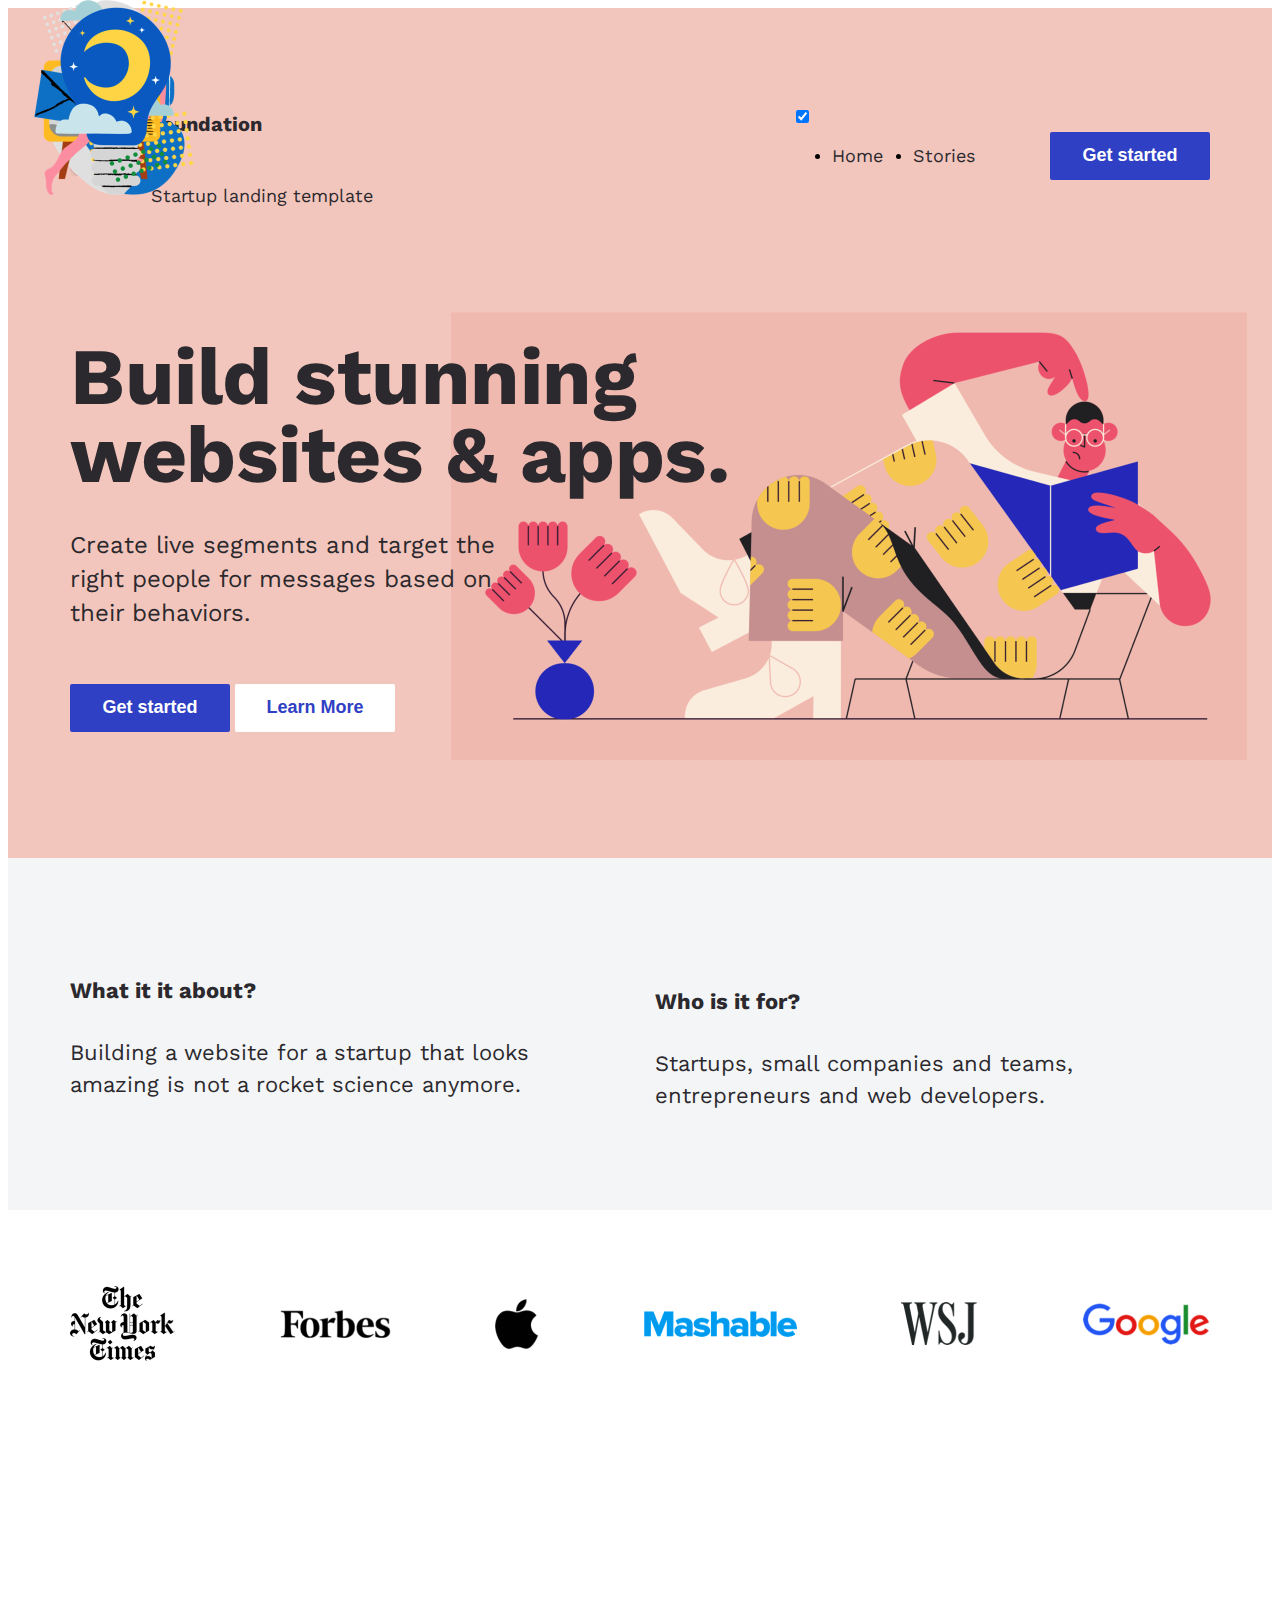
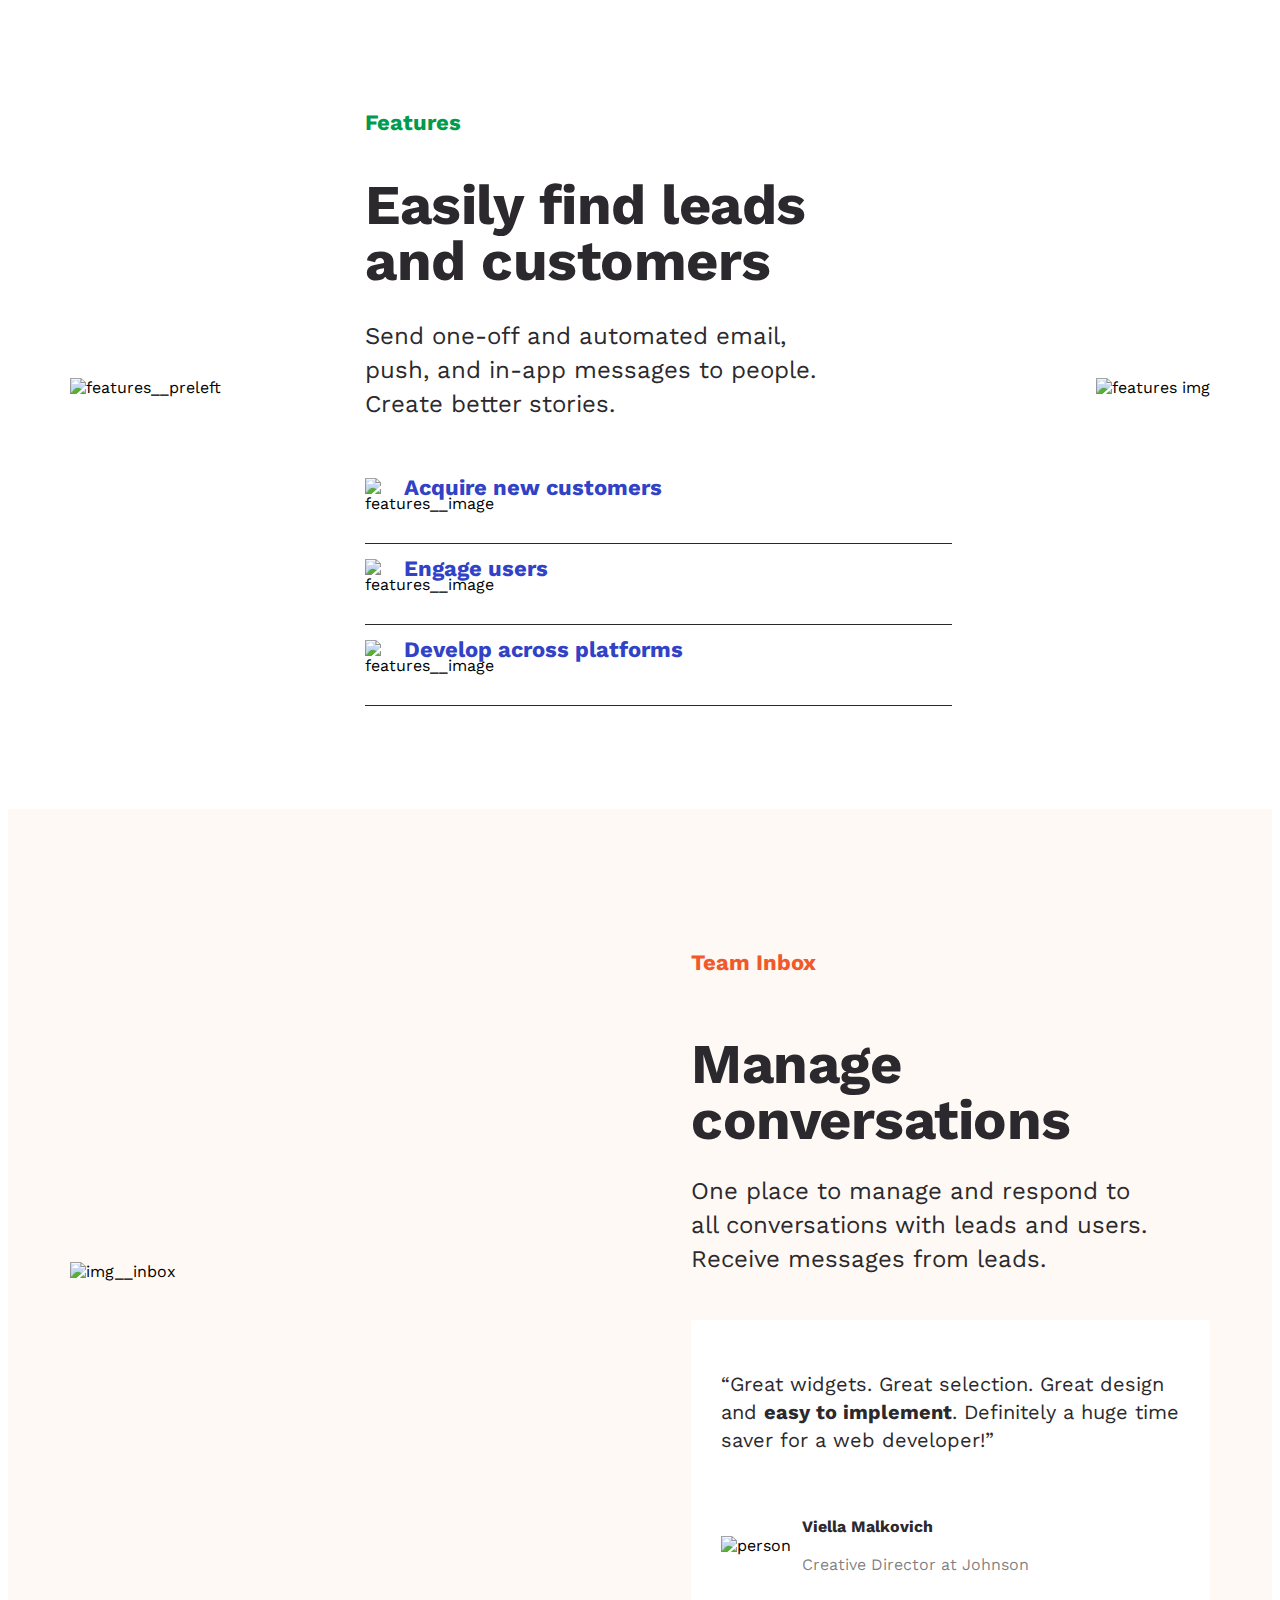
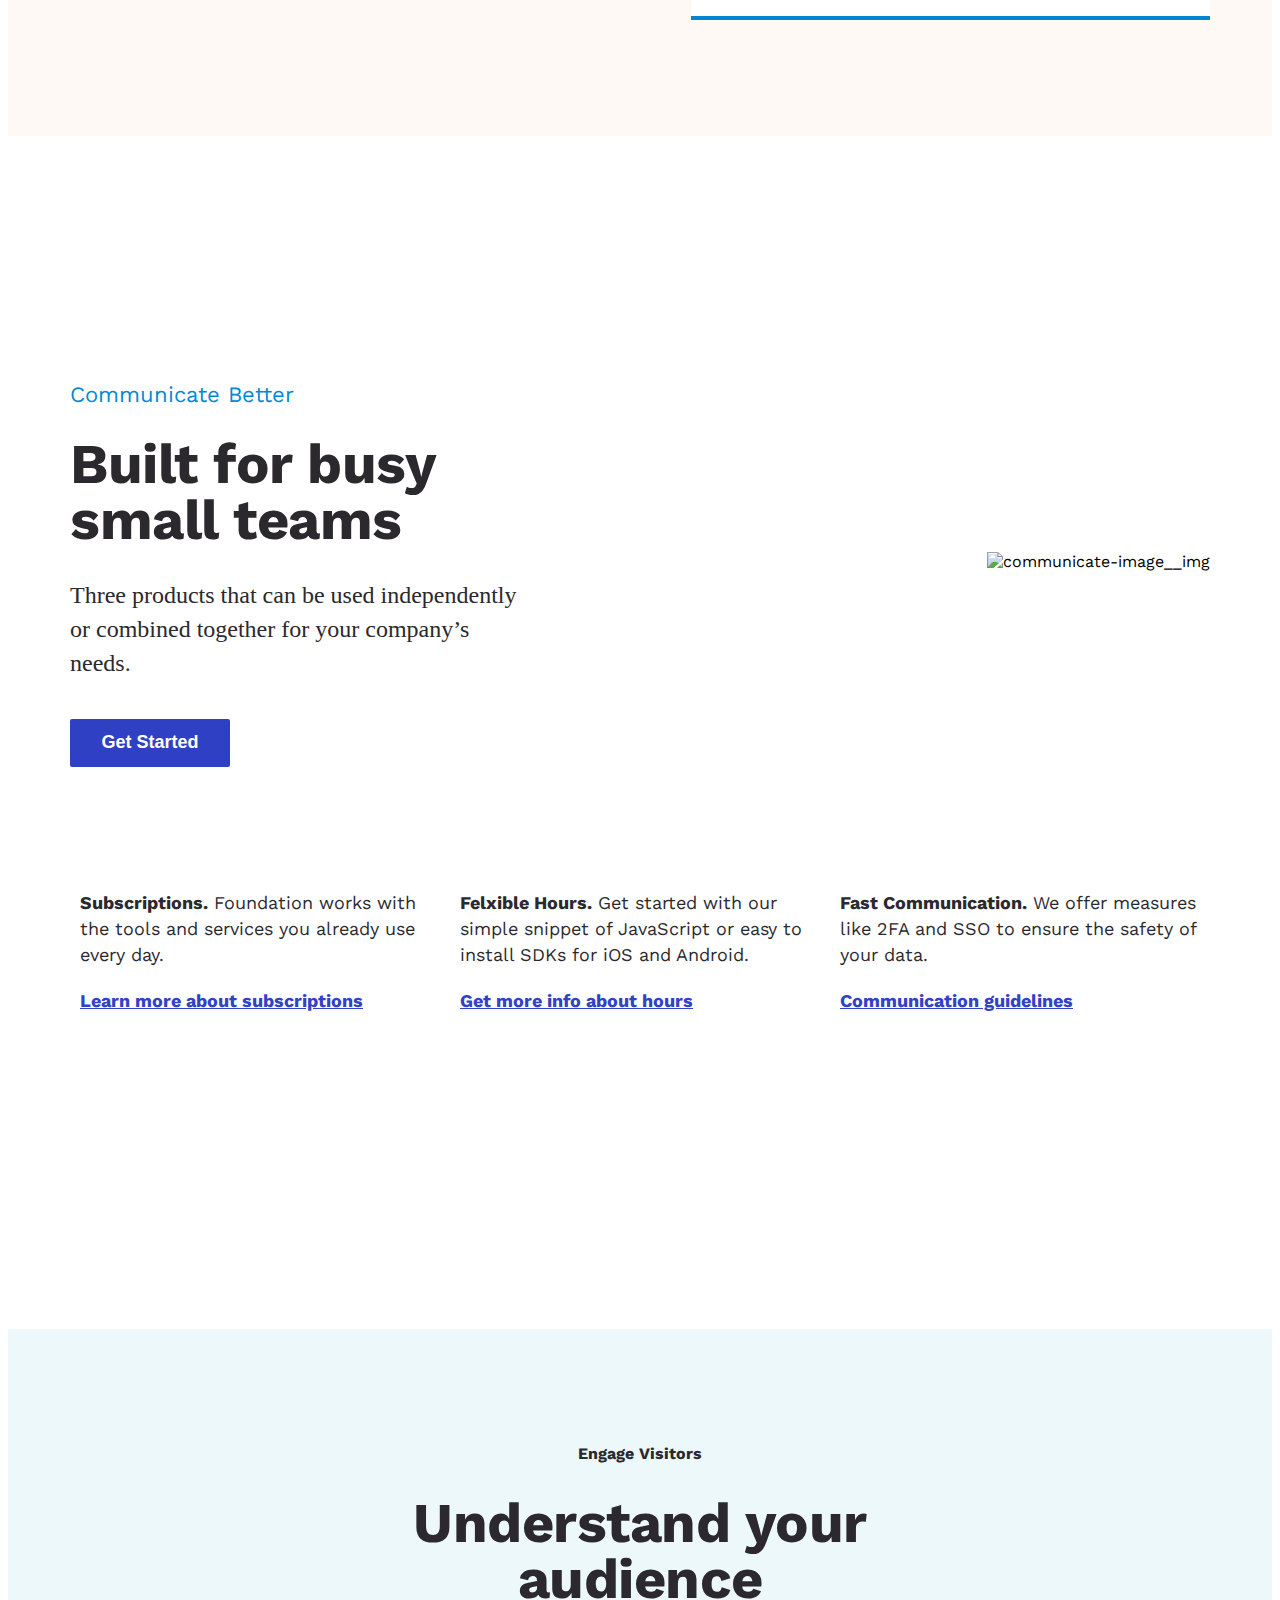
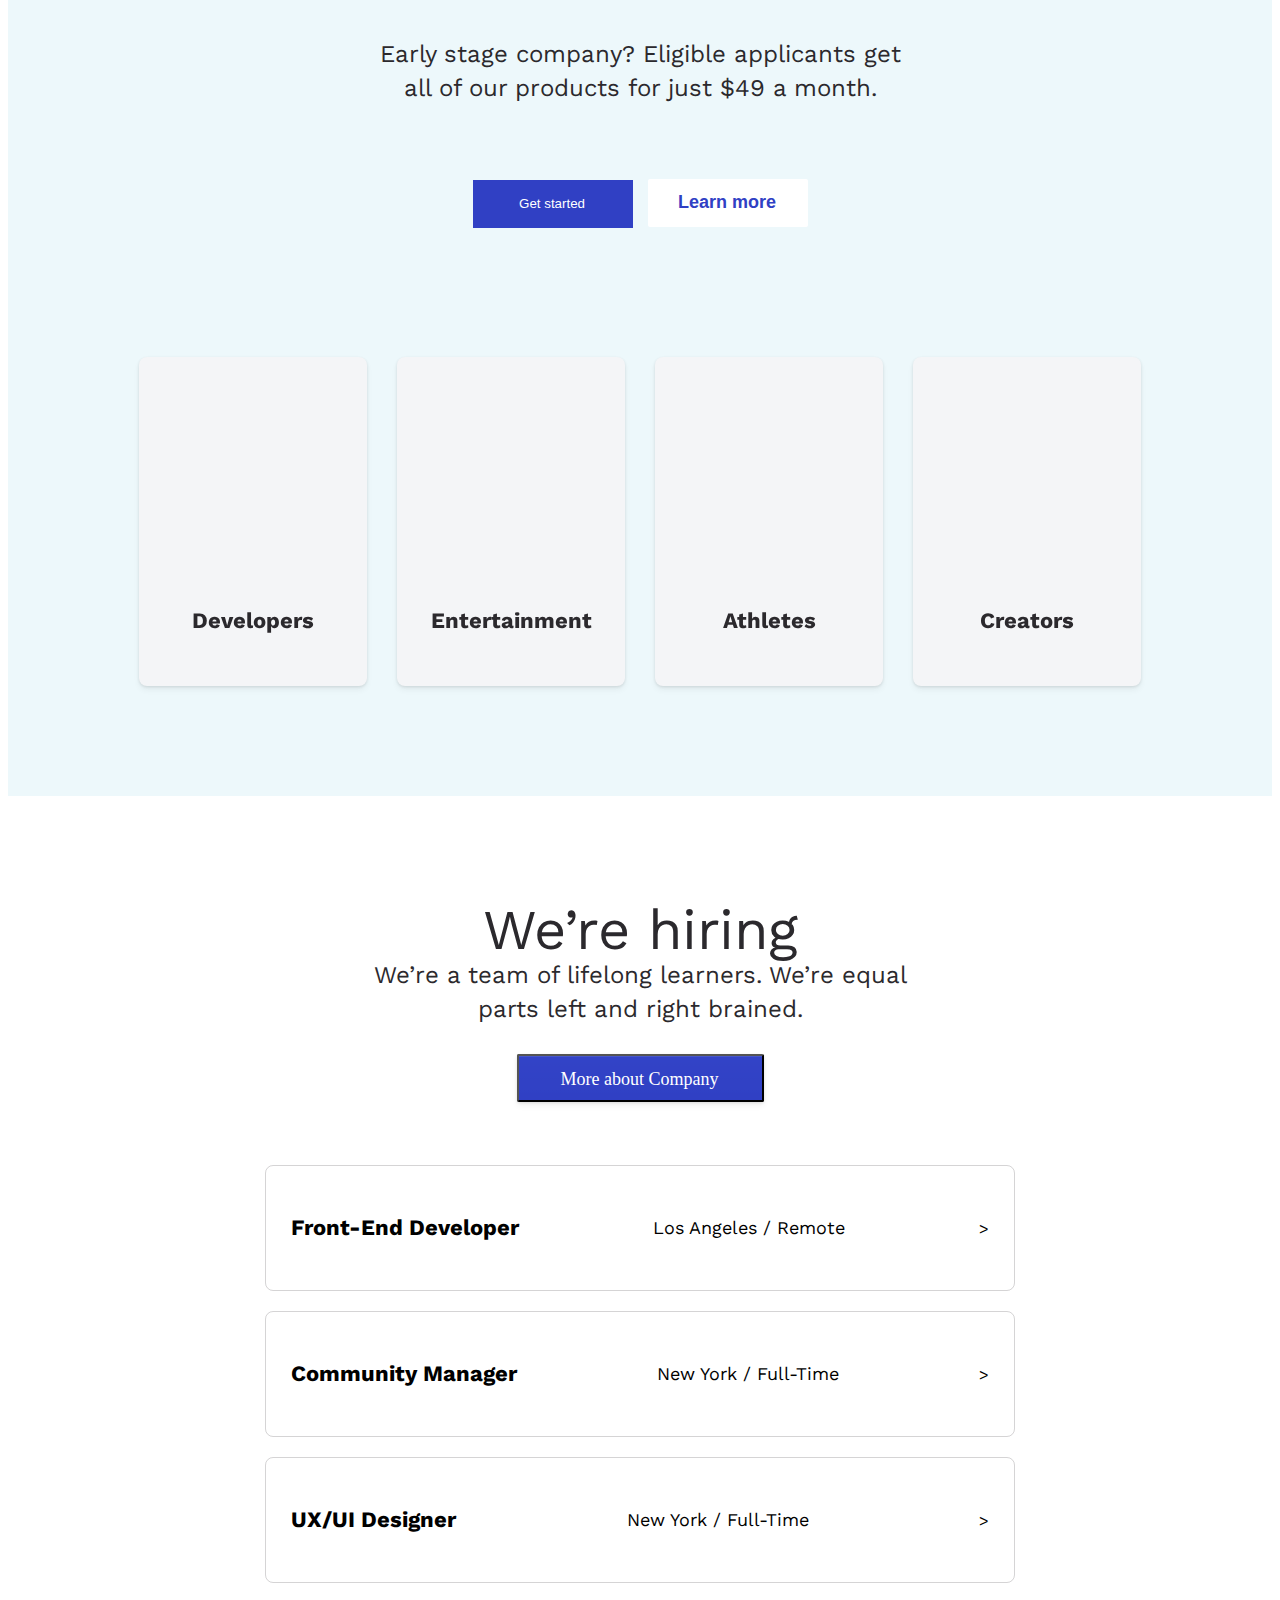
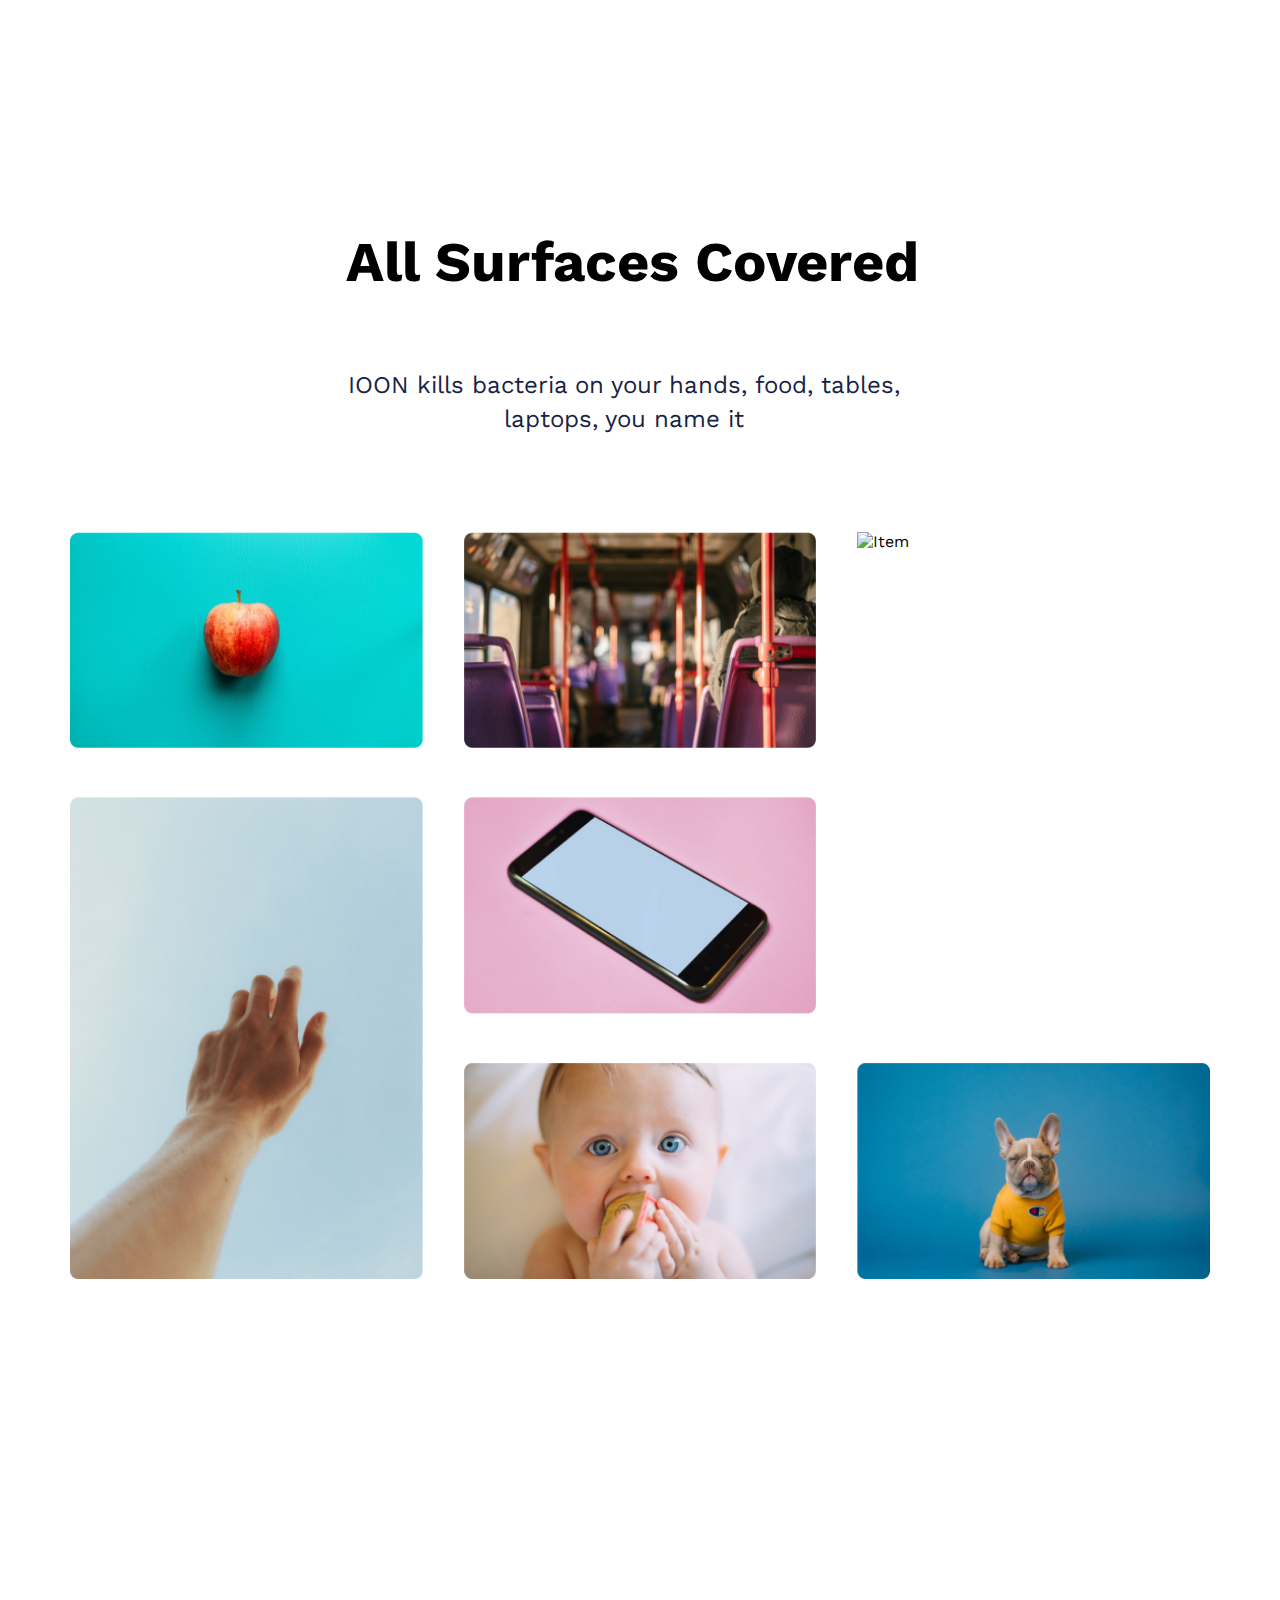
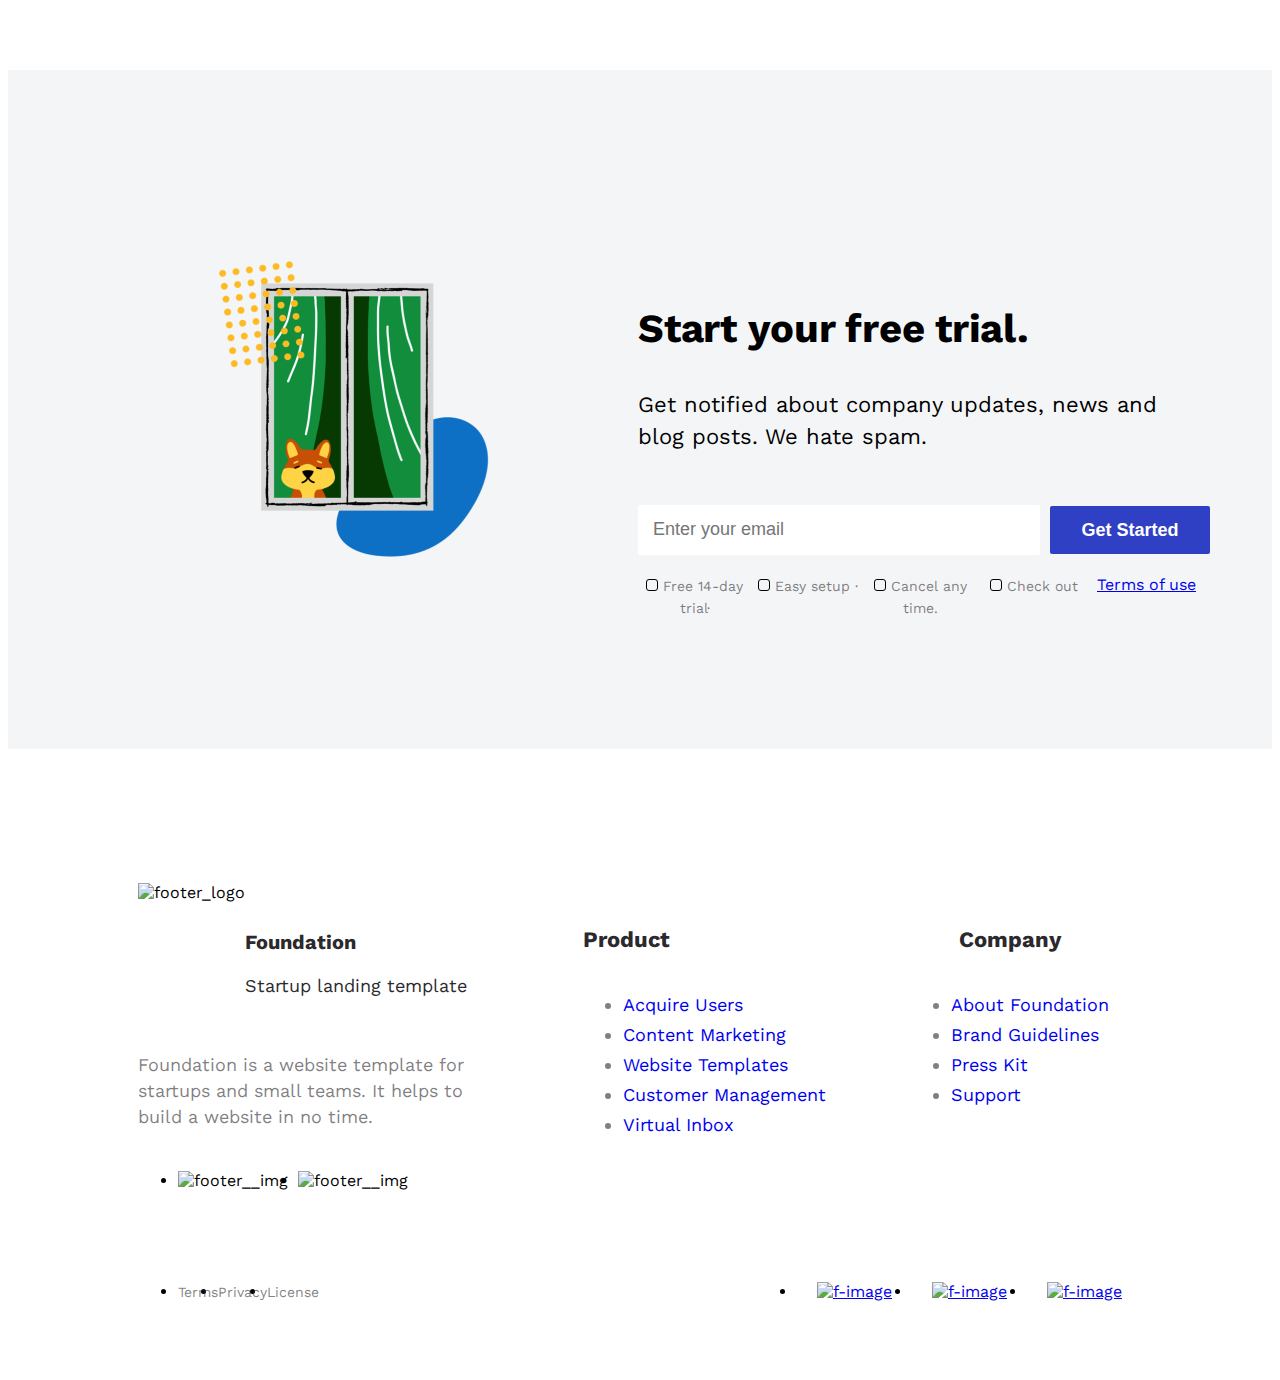
==== commit fe673c5f: "Add files via upload" ====
--- a/index.html
+++ b/index.html
@@ -29,47 +29,51 @@
                     </p>
                 </div>
             </div>
-            <nav class="header__nav flex">
-                <ul class="header__ul flex">
+            <div class="header__menu">
+                <input checked type="checkbox" class="header_checkbox">
+                <div class="check-wrapper">
+                    <div class="wrapper__check"></div>
+                    <div class="wrapper__check"></div>
+                    <div class="wrapper__check"></div>
+                 </div>
+            <div class="header__all flex">
+                <ul class="header__ul flex flex_all">
                     <li class="header__li">
                         <a href="#" class="header__link">Home</a>
                     </li>
-                    <li>
+                    <li class="header__li">
                         <a href="#" class="header__link">Stories</a>
                     </li>
                 </ul>
                 <button class="button">
                     Get started
                 </button>
-            </nav>
+            </div>
+        </div>
         </div>
     </header>
     <section class="preview">
-        <div class="container ">
-            <div class="content flex preview_content ">
-                <div class="preview__left ">
-                    <div class="preview__info flex">
-                        <h1 class="preview__title">
-                            Build stunning websites & apps.
-                        </h1>
-                        <p class="preview__text">
-                            Create live segments and target the right people for messages based on their behaviors.
-                        </p>
-                    </div>
-                    <button class="button">
-                        Get started
-                    </button>
-                    <button class="button button_white">
-                        Learn More
-                    </button>
-                </div>
-                <div class="preview__right">
-                    <div class="preview__image">
-                        <img src="./img/preview/ouch.svg.svg" alt="">
-                    </div>
-                </div>
-            </div>
-        </div>
+        <div class="container flex preview_container">
+            <div>
+                <h1 class="preview__title">
+                    Build stunning websites & apps.
+                </h1>
+                <p class="preview__text">
+                    Create live segments and target the right people for messages based on their behaviors.
+                </p>
+         <div> 
+            <button class="button">
+                Get started
+            </button>
+            <button class="button button_white">
+                Learn More
+            </button>
+        </div>
+    </div>
+            <div class="preview__image">
+                <img src="./img/preview/© icons8.com/ouch.png" alt="img__preview">
+    </div>
+</div>
     </section>
     <section class="purpose">
         <div class="container">
@@ -120,6 +124,68 @@
                     <a href="#" class="logo__item-pic">
                         <img src="./img/logos.sect/Bitmap (4).png" alt="" class="logo"></a>
                 </div>
+            </div>
+        </div>
+    </section>
+    <section class="features">
+        <div class="container flex">
+            <div class="features__preleft">
+                <img src="./img/features/about.png.svg" alt="features__preleft">
+            </div>
+            <div class="features__left flex">
+                <div class="features__content">
+               <h5 class=" features__pretitle ">
+                Features
+               </h5> 
+               <h2 class="features__title">
+                Easily find leads and customers
+               </h2>
+               <p class="features__text">
+                Send one-off and automated email, push, and in-app messages to people. Create better stories.
+               </p>
+            </div>
+               <div class="features__items">
+                  <div class="features__list flex">
+                    <p class="features__icon ">
+                    <img src="./img/features/icon.one.svg" alt="features__image">
+                        </p>
+                  <p class="features__newtitle">
+                    Acquire new customers
+                         </p>
+                          </div>
+                <p class="features__newtext">
+                    Everything you need to start building – including open-source code, documentation.
+                     </p>
+                         </div>
+               <div class="features__items">
+                 <div class="features__list flex">
+                    <p class="features__icon">
+                      <img src="./img/features/icon.two.svg" alt="features__image">
+                       </p>
+                        <p class="features__newtitle">
+                         Engage users
+                         </p>
+                           </div>
+                 <p class="features__newtext">
+                    Everything you need to start building – including open-source code, documentation.
+                      </p>
+                       </div>
+              <div class="features__items">
+                <div class="features__list flex">
+                    <p class="features__icon">
+                      <img src="./img/features/icon.three.svg" alt="features__image">
+                       </p>
+                  <p class="features__newtitle">
+                      Develop across platforms
+                        </p>
+                          </div>
+                <p class="features__newtext">
+                    Everything you need to start building – including open-source code, documentation.
+                   </p>
+                    </div>
+                       </div>
+            <div class="features__right">
+                <img class="features__img" src="./img/features/about.svg.png" alt="features img">
             </div>
         </div>
     </section>
@@ -258,6 +324,71 @@
         </div>
         </div>
     </section>
+    <section class="about">
+        <div class="container">
+            <div class="about__team">
+                <h class="about__teamtitle">
+                    We’re hiring
+                </h>
+                <p class="about__teamtext">
+                    We’re a team of lifelong learners. We’re equal parts left and right brained.
+                </p>
+                <button class="about__button">
+                    More about Company
+                </button>
+            </div>
+            <div class="about__company">
+                <div class="about__items">
+                    <div class="flex">
+                        <p class="about__pretitle">
+                            Front-End Developer
+                        </p>
+                        <p class="about__location">
+                            Los Angeles / Remote
+                        </p>
+                        <p class="about__icon">
+                            >
+                        </p>
+                    </div>
+                    <p class="about__text">
+                        Everything you need to start building – including open-source code, documentation.
+                    </p>
+                </div>
+                <div class="about__items">
+                    <div class="flex">
+                        <p class="about__pretitle">
+                            Community Manager
+                        </p>
+                        <p class="about__location">
+                            New York / Full-Time
+                        </p>
+                        <p class="about__icon">
+                            >
+                        </p>
+                    </div>
+                    <p class="about__text">
+                        Everything you need to start building – including open-source code, documentation.
+                    </p>
+                </div>
+                <div class="about__items">
+                    <div class="flex">
+                        <p class="about__pretitle">
+                            UX/UI Designer
+                        </p>
+                        <p class="about__location">
+                            New York / Full-Time
+                        </p>
+                        <p class="about__icon">
+                            >
+                        </p>
+                    </div>
+                    <p class="about__text">
+                        Everything you need to start building – including open-source code, documentation.
+                    </p>
+                </div>
+            </div>
+            </div>
+    </section>
     <section class="pictures container">
         <div class="pictures__aim">
             <h2 class="pictures__title">
@@ -307,7 +438,7 @@
                         Get notified about company updates, news and blog posts. We hate spam.
                     </p>
                     <div class="freetrial__info flex">
-                        <input class="email" type="email" placeholder="Enter your email">
+                        <input class="freetrial__email" type="email" placeholder="Enter your email">
                         <button class="freetrial__button">
                             Get Started
                         </button>
@@ -352,6 +483,127 @@
             </div>
         </div>
     </section>
+<footer class="footer">
+    <div class="footer__container flex flex__container-column">
+        <div class="footer__content flex">
+        <div class="footer__apps flex">
+            <div class="footer__logo flex">
+                <img src="./img/footer1/Icon.png" alt="footer_logo">
+                 <div class="footerlogo_info">
+                    <h6 class="footerlogo__title">
+                        Foundation
+                        </h6>
+                    <p class="footerlogo__text">
+                            Startup landing template
+                                </p> 
+                            </div>
+                    </div>
+        <div class="under__logo">
+               <p class="footer__text">
+                    Foundation is a website template for startups and small teams. It helps to build a website in no time.
+                  </p>
+                                </div>
+                <nav class="footer__nav ">
+                    <ul class="footer__ul flex">
+                        <li class="footer__li">
+                            <img src="./img/footer1/AppStore.png" alt="footer__img" class="footer__image">
+                        </li>
+                        <li class="footer__li">
+                            <img src="./img/footer1/Google Play.png" alt="footer__img" class="footer__image">
+                        </li>
+        </ul>
+    </nav>
+</div>
+        </div>
+      <div class="footer__info flex flex__info-column">
+        <div class="footer__left flex">
+            <h2 class="footer__title">
+                Product
+            </h2>
+            <nav class="found__nav">
+                <ul class="found__ul">
+        <li class="found_li">
+            <a href="#" class="found_link">Acquire Users</a>
+        </li>
+        <li class="found_li">
+            <a href="#" class="found_link"> Content Marketing</a>
+        </li>
+        <li class="found_li">
+            <a href="#" class="found_link"> Website Templates</a>
+        </li>
+        <li class="found_li">
+            <a href="#" class="found_link"> Customer Management</a>
+        </li>
+        <li class="found_li">
+            <a href="#" class="found_link"> Virtual Inbox</a>
+        </li>
+    </ul>
+    </nav>
+        </div>
+            <div class="footer__right flex">
+            <h2 class="footer__title">
+                Company
+            </h2>
+            <nav class="found__nav">
+                <ul class="found__ul">
+        <li class="found_li">
+            <a href="#" class="found_link">About Foundation </a>
+        </li>
+        <li class="found_li">
+            <a href="#" class="found_link"> Brand Guidelines</a>
+        </li>
+        <li class="found_li">
+            <a href="#" class="found_link">Press Kit</a>
+        </li>
+        <li class="found_li">
+            <a href="#" class="found_link"> Support</a>
+        </li>
+    </ul>
+                 </div>
+                    </div>
+                </div>
+        <div class="footer__bottom flex flex__bottom-column">
+            <div class="foot__left">
+            <nav class="footer__first">
+                <ul class="foot_ul flex">
+                    <li class="foot__li">
+                        <a href="#" class="foot__link">Terms</a>
+                    </li>
+                    <li class="foot__li">
+                        <a href="#" class="foot__link"> Privacy</a>
+                    </li>
+                    <li class="foot__li">
+                        <a href="#" class="foot__link"> License</a>
+                    </li>
+                </ul>
+            </nav>
+        </div>
+        <div class="foot_right">
+            <nav class="footer__second flex">
+                <ul class="fsocials_ul flex">
+                    <li class="fsocials__li">
+                        <a href="#" class="fsocials__link">
+                            <img src="./img/footer1/icon-twitter.png" alt="f-image" class="fsocials__img">
+                        </a>
+                    </li>
+                    <li class="fsocials__li">
+                        <a href="#" class="fsocials__link">
+                            <img src="./img/footer1/icon-fb.png" alt="f-image" class="fsocials__img">
+                        </a>
+                    </li>
+                    <li class="fsocials__li">
+                        <a href="#" class="fsocials__link">
+                            <img src="./img/footer1/LinkedIn.png" alt="f-image" class="fsocials__img">
+                        </a>
+                    </li>
+                </ul>
+            </nav>
+        </div>
+        </div>
+    </div>
+</footer >
+<script src="https://cdnjs.cloudflare.com/ajax/libs/jquery/3.6.1/jquery.min.js" integrity="sha512-aVKKRRi/Q/YV+4mjoKBsE4x3H+BkegoM/em46NNlCqNTmUYADjBbeNefNxYV7giUp0VxICtqdrbqU7iVaeZNXA==" crossorigin="anonymous" referrerpolicy="no-referrer"></script>
+<script src="./script/script.js"></script>
 </body>
 
 </html>--- a/style/style.css
+++ b/style/style.css
@@ -105,36 +105,138 @@
     left: 0;
 }
 
+.wrapper__check {
+    width: 30px;
+    height: 3px;
+    background-color: black;
+}
+
+.wrapper__check:not(:last-of-type) {
+    margin-bottom: 4px;
+}
+
+   .check-wrapper {
+     display: none; 
+
+}
+
+
+
+@media screen and (max-width: 1250px) {
+    .container {
+        max-width: 800px;
+    }
+
+
+    .check-wrapper {
+        display: block;
+    }
+
+    .header__all {
+        display: none;
+    }
+
+    .header__menu {
+        position: relative;
+    }
+
+    .wrapper__check {
+        transition: 300ms;
+    }
+
+    .header_checkbox {
+        position: absolute;
+        width: 30px;
+        height: 30px;
+        margin: 0;
+        top: 0;
+        right: 0;
+        opacity: 0;
+        z-index: 2;
+    }
+
+    .check-wrapper {
+        position: relative;
+        z-index: 1;
+    }
+
+
+    .header_checkbox:checked~.check-wrapper>.wrapper__check:first-of-type {
+        transform: rotate(45deg) translate(10px, 9px);
+
+    }
+
+    .header_checkbox:checked~.check-wrapper>.wrapper__check:nth-child(2) {
+        opacity: 0;
+    }
+
+    .header_checkbox:checked~.check-wrapper>.wrapper__check:last-of-type {
+        transform: rotate(-45deg) translate(2px, 1px);
+
+    }
+
+    .header_checkbox:checked~.header__all {
+        display: block;
+        position: fixed;
+        background-color: beige;
+        top: 0;
+        left: 0;
+        bottom: 0;
+        right: 0;
+        text-align: center;
+        padding-top: 40px;
+        margin-bottom: 40px;
+    }
+
+    .flex_all {
+        flex-direction: column;
+    }
+
+    .header__li {
+        margin-right: 30px;
+        margin-bottom: 20px;
+    }
+
+    .header button {
+        background: none;
+        font-size: 18px;
+        line-height: 25px;
+        color: #000000;
+        font-weight: 400;
+        margin-right: 75px;
+    }
+}
+ 
+
+
 
 
 .preview {
-    background-color: #F3C6BD;
+    background-color:#F3C6BD;
     padding-bottom: 126px;
-    position: relative;
-}
-
-.container {
-    max-width: 1140px;
-}
-
-.preview_content>div:first-of-type {
-    z-index: 1;
-}
-
-.preview_content>div:last-of-type {
-    z-index: 0;
+     position: relative; 
+}
+
+
+.preview_container>div:first-of-type {
+    z-index: 4;
+
+}
+
+.preview_container>div:last-of-type {
     position: absolute;
     right: 25px;
 }
 
-.container {
-    max-width: 1140px;
-    margin: 0 auto;
-}
-
-
-.preview__info {
-    flex-direction: column;
+.img__preview {
+    max-width: 100%;
+    width: 796px;
+    
+
+}
+
+.preview__image {
+    margin-top: 60px;
 }
 
 .preview__title {
@@ -156,7 +258,6 @@
     margin-bottom: 54px;
     align-self: start;
 }
-
 
 .button_white {
 
@@ -328,6 +429,104 @@
     justify-content: space-between;
 }
 
+.features{
+    padding: 133px 0 103px;
+    /* position: relative; */
+   
+}
+
+
+.features__left{
+    flex-direction: column;
+    text-align: start;
+    align-items: center;
+}
+
+.features__pretitle{
+    font-size: 22px;
+    line-height: 34px;
+    color: #009B4D;
+}
+
+.features__title{
+    font-size: 56px;
+    line-height: 56px;
+    letter-spacing: -0.5px;
+    color: #2B292D;
+    max-width: 462px;
+    font-weight: bold;
+    margin:24px 125px 30px 0;
+
+}
+
+.features__text{
+    font-size: 24px;
+    line-height: 34px;
+    color: #2B292D;
+    margin-bottom: 42px;
+    max-width: 462px;
+}
+
+.features__img{
+   max-width:684px;
+    height:591px;
+    bottom: 20%;
+    
+ 
+}
+
+.features__items{
+    box-sizing: border-box;
+    align-items: flex-start;
+    border-bottom: 1px solid #2B292D;
+    mix-blend-mode: normal;
+    padding-bottom:22px;
+    cursor: pointer;
+    width: 100%;
+}
+
+.change--colors{
+    border-bottom: 3px solid #3142C6;
+
+}
+
+.features__list{
+    justify-content: flex-start;
+    align-items: flex-start;
+ 
+}
+.features__icon{
+    width:24px;
+    height:24px;
+    margin-top: 15px;
+}
+
+.features-scale-icon{
+    transform: scale(1.8);
+}
+
+
+.features__newtitle{
+    font-size: 22px;
+    line-height: 26px;
+    color: #3142C6;
+    font-weight: bold;
+    max-width: 418px;
+   margin: 0 0 8px 15px;
+   padding: 12px 0;
+  
+    
+}
+
+.features__newtext{
+    font-size: 18px;
+    line-height: 26px;
+    color: #2B292D;
+    max-width: 457px;
+     display: none;   
+
+}
+
 
 
 .inbox {
@@ -480,6 +679,99 @@
     color: rgba(49, 66, 198, 1);
 }
 
+.about{
+    padding: 106px 0 90px;
+}
+
+.about__team{
+    text-align: center;
+    margin: 0 auto;
+}
+
+.about__teamtitle{
+    font-size: 56px;
+    line-height: 56px;
+    text-align: center;
+    letter-spacing: -0.5px;
+    color: #2B292D;
+    max-width: 555px;
+    margin: 0 auto ;
+    align-items: center;
+    margin-bottom: 20px;
+}
+
+.about__teamtext{
+    font-size: 24px;
+    line-height: 34px;
+    text-align: center;
+    color: #2B292D;
+    max-width: 555px;  
+    margin: 0 auto;
+    margin-bottom: 28px;
+}
+
+.about__button{
+    font-family: 'WorkSans';
+    font-size: 18px;
+    line-height: 13px;
+    color: #FFFFFF;
+    background: linear-gradient(180deg, rgba(255, 255, 255, 0.05) 0%, rgba(255, 255, 255, 1e-05) 100%), #3040C4;
+    background-blend-mode: overlay, normal;
+    box-shadow: 0px 1px 3px rgba(0, 0, 0, 0.1), 0px 4px 6px rgba(0, 0, 0, 0.05), inset 0px 1px 0px rgba(255, 255, 255, 0.1);
+    border-radius: 2px;
+    width: 247px;
+    height: 48px;
+    padding: 17px 29px 18px 28px;
+}
+
+.about__company{
+    margin-top: 63px;
+}
+
+.about__items{
+    max-width: 750px;
+    margin: 0 auto 20px;
+    box-sizing: border-box;
+    padding: 26px 25px;
+    border: 1px solid rgba(43, 41, 45, 0.2);
+    border-radius: 8px;
+    
+}
+
+.about-rotate-icon{
+    transform: rotate(90deg);
+    transition: 300ms;
+}
+
+.about__pretitle{
+    font-size: 22px;
+    line-height: 28px;
+    font-weight: bold;
+    max-width: 408px;
+}
+
+.about__location{
+    font-size: 18px;
+    line-height: 24px;
+    max-width: 232px;
+  
+}
+
+
+.about__text{
+    margin-top: 3px;
+    max-width: 410px;
+    font-weight: 400;
+    font-size: 18px;
+    line-height: 26px;
+    display: none;
+}
+.change-color{
+    color:white;
+    background-color: #3141C5;
+   border: 2px solid #3141C5;
+   transition: 300ms;
+}
 
 .pictures {
     padding: 90px 0 91px;
@@ -571,18 +863,19 @@
 
 }
 
-.freetrial .email {
+.freetrial__email {
     width: 385px;
     height: 48px;
     background: #FFFFFF;
     border-radius: 2px;
     padding-left: 15px;
     border: rgba(48, 64, 196, 1);
-
-}
-
-
-.freetrial .email::placeholder {
+    margin-right: 10px;
+
+}
+
+
+.freetrial__email::placeholder {
     font-size: 18px;
     line-height: 13px;
 
@@ -675,14 +968,153 @@
     color: rgba(49, 66, 198, 1);
 }
 
+.footer{
+    background-color: #fff;
+    padding: 134px 0 53px;
+}
+
+.footer__container{
+    flex-direction: row;
+    justify-content: space-between;
+}
+
+.footer__content{
+    padding-bottom: 59px;
+}
+
+ .footer__apps{
+    flex-direction: column;
+    justify-content: start;
+    align-items: start;
+    margin-left: 130px;
+} 
+
+.footer__logo{
+     flex-direction: row;
+    align-items:start;
+}
+
+.footerlogo_info{
+    flex-direction: column;
+    margin-bottom: 18px;
+
+}
+
+.footerlogo__title{
+    font-weight: 700;
+    font-size: 20px;
+    line-height: 25px;
+    color: #2B292D;
+    margin-bottom: 10px;
+}
+
+
+.footerlogo__text{
+    font-weight: 400;
+    font-size: 18px;
+    line-height: 25px;
+    color: #2B292D;
+  
+}
+
+.footer__text{
+    font-size: 18px;
+    line-height: 26px;
+    color: rgba(43, 41, 45, 0.6);
+    max-width: 360px;
+    margin-bottom: 25px;
+}
+
+
+.footer__li:not(:last-of-type){
+    margin-right: 10px;
+}
+
+.footer__info{
+    text-align: start;
+    justify-content: space-between;
+    margin-bottom: 47px;
+    margin-right: 130px;
+    
+}
+
+.footer__left{
+    flex-direction: column;
+    margin-right: 29px;
+    align-items: flex-start; 
+    width: 265px;
+ 
+   
+}
+
+.footer__right{
+    flex-direction: column;
+    align-items: center;
+    width: 265px;  
+}
+
+
+.footer__title{
+    font-size: 22px;
+    line-height: 28px;
+    color: #2B292D;
+    font-weight: 700;
+    margin-bottom: 18px;
+    max-width: 265px;
+   
+}
+
+
+
+.footer__bottom {
+    flex-direction: row;
+
+}
+
+.found__ul{
+    font-size: 18px;
+    line-height: 30px;
+    color: rgba(43, 41, 45, 0.6);
+    height:185px;
+    
+}
+
+.found_link{
+    text-decoration: none;
+}
+
+.foot__left{
+     width: 180px; 
+    margin-left: 130px;
+}
+
+.foot__link{
+    font-size: 14px;
+    line-height: 22px;
+    color: rgba(43, 41, 45, 0.6);
+    text-decoration: none;
+}
+
+.footer__second{
+    flex-direction: row;
+    margin-right: 130px;
+   
+}
+
+.fsocials__link{
+    margin:17px 20px 53px;
+}
+
+
+
 @media screen and (max-width:1200px) {
     .container {
         max-width: 1040px;
     }
 
-    .header__ul {
-        margin-right: 50px;
-    }
+   
+
+
 }
 
 
@@ -697,38 +1129,64 @@
         display: none;
     }
 
-    .header__nav {
-        display: none;
-    }
+    .header_checkbox:checked~.header__all {
+        display: block;
+        position: fixed;
+        background-color: beige;
+        top:0;
+        left: 0;
+        right: 0;  
+        text-align: center;
+        padding-top: 20px;
+        margin-bottom: 50px;
+    }
+  
 
     /* 
     preview */
 
     .preview {
         background-color: #F3C6BD;
-        padding-bottom: 369px;
         padding-top: 25px;
-
-    }
-
-    .preview_content {
-        display: block;
+    }
+
+    .container {
+        padding-top: 26px;
+    }
+
+    .preview_container {
         flex-direction: column;
+        z-index: 1;
+    }
+
+    .preview_container>div:last-of-type {
+        /* z-index: 0; */
+        position: static;
+        right: 25px;
+    }
+
+    .preview__title {
+        font-weight: 700;
+        font-size: 60px;
+        line-height: 72px;
+        letter-spacing: -0.5px;
+        max-width: 525px;
+        margin-bottom: 15px;
+    }
+
+    .preview__text {
+        font-weight: 400;
+        font-size: 20px;
+        line-height: 26px;
+        max-width: 355px;
+        margin-bottom: 30px;
+
     }
 
     .preview__image img {
         height: 349px;
         width: 620px;
         max-width: 100%;
-        margin-right: 217px;
-    }
-
-    .preview_content>div:first-of-type {
-        display: inline-block;
-    }
-
-    .preview_content>div:last-of-type {
-        display: block;
     }
 
     /* purpose */
@@ -1008,8 +1466,8 @@
         justify-content: space-around;
     }
 
-    .freetrial input {
-        width: 290px;
+    .freetrial__email {
+        width: 200px;
         height: 46px;
         margin-right: 18px;
     }
@@ -1022,9 +1480,72 @@
     }
 
     .freetrial__button {
+        width: 180px;
+        height: 46px;
+    }
+    .trial__check{
+        margin:0 auto;
+        justify-content: space-around;
+    }
+
+
+    .flex__container-column{
+        flex-direction: column;
+   
+    }
+
+    .flex__info-column{
+        flex-direction: column;
+        margin:0 auto;
+        margin-left: 425px;
+    }
+    .footer__left{
+        margin: 0 auto;
         width: 290px;
-        height: 46px;
-    }
+        align-items: flex-start;
+        
+    }
+ 
+    .footer__right{
+        align-items: flex-start;
+        width: 290px;
+    }
+    
+    .footerlogo_info{
+        max-width: 343px;
+        box-sizing: border-box;
+    }
+
+    .footerlogo__text{
+        max-width: 343px;
+    }
+
+    .footer__img{
+        width: 135px;
+        height: 39.14px;
+    }
+
+  .flex__bottom-column{
+    flex-direction: column;
+    text-align: start;
+    align-items:center;
+  }
+
+   .foot__left{
+    margin:0;
+    margin:0 75px 20px 0;
+    
+  } 
+
+  .foot__link{
+    margin-right: 20px;
+  }
+
+  .fsocials_ul{
+    margin-bottom: 45px;
+  }
+
+  
 }
 
 
@@ -1040,6 +1561,37 @@
 
     .header {
         padding: 25px 0;
+    }
+
+    .header_checkbox:checked~.header__all {
+        display: block;
+        position: fixed;
+        background-color: beige;
+        top:0;
+        left: 0;
+        right: 0; 
+        bottom: 0; 
+        text-align: center;
+        padding-top: 10px;
+        margin-bottom: 80px;
+    }
+
+        .header button{
+            margin-right: 85px;
+        }
+
+    /* 
+    preview */
+
+
+    .preview_container {
+        flex-direction: column;
+    }
+
+    .preview_container>div:last-of-type {
+        z-index: 0;
+        position: static;
+        right: 25px;
     }
 
     /* brands */
@@ -1127,6 +1679,12 @@
         line-height: 52px;
         text-align: center;
     }
+
+    .flex__info-column{
+        padding-left: 50px;
+        margin: 0 auto;
+      
+    }
 }
 
 @media screen and (max-width:550px) {
@@ -1134,10 +1692,35 @@
         max-width: 430px;
     }
 
+    .header_checkbox:checked~.header__all {
+        display: block;
+        position: fixed;
+        background-color: beige;
+        top:0;
+        left: 0;
+        right: 0; 
+        bottom: 0; 
+        text-align: center;
+        padding-top: 10px;
+        margin-bottom: 80px;
+        margin-right: 80px;
+    }
+
     .purpose__content {
         max-width: 432px;
         margin: 69px 0 34px;
         margin: 0 auto;
+    }
+
+    /* preview */
+
+    .preview_container {
+        flex-direction: column;
+    }
+
+    .preview_container>div:last-of-type {
+        z-index: 0;
+        position: static;
     }
 
     /* inbox */
@@ -1243,10 +1826,10 @@
         justify-content: space-around;
     }
 
-    .freetrial input {
+    .freetrial__email {
         width: 290px;
         height: 46px;
-        margin-right: 18px;
+        margin-bottom: 15px;
     }
 
     .freetrial__image {
@@ -1255,15 +1838,26 @@
         margin: 0 auto;
     }
 
-    .freetrial__button {
-        width: 290px;
+     .freetrial__button {
+        width: 120px;
         height: 46px;
-        margin-top: 10px;
+        max-width: 100%;
     }
 
     .freetrial__info {
         flex-direction: column;
     }
+
+    .trial__check{
+        max-width: 430px;
+    }
+/* 
+    .trial__check:nth-child(5){
+        display: block;
+        max-width: 160px;
+        width: 100%;
+    } */
+    
 }
 
 
@@ -1276,9 +1870,47 @@
 
     .header {
         background-color: #fff;
-        padding: 8px 0;
-    }
-
+        padding: 8px 0 40px;
+    }
+
+    
+    .header_checkbox:checked~.header__all {
+        display: block;
+        position: fixed;
+        background-color: beige;
+        top:0;
+        left: 0;
+        right: 0; 
+        bottom: 0; 
+        text-align: center;
+        padding-top: 0;
+        margin-bottom: 80px;
+        margin-right: 150px;
+    }
+    .header button{
+        height:50px;
+        width:150px;
+        font-weight: 100;
+        margin-bottom: 40px;
+
+    } 
+
+    .logo{
+        flex-direction: column;
+    }
+    /* preview */
+
+    .preview_container {
+        flex-direction: column;
+    }
+
+    .preview_container>div:last-of-type {
+        z-index: 0;
+        position: static;
+
+    }
+
+    /* purpose */
     .purpose__content {
         max-width: 432px;
         margin: 69px 0 34px;
@@ -1436,10 +2068,10 @@
         justify-content: space-around;
     }
 
-    .freetrial input.freetrial__button {
+    .freetrial__email,.freetrial__button {
         width: 290px;
         height: 46px;
-        margin-right: 18px;
+        margin-bottom: 15px;
     }
 
     .freetrial__image {
@@ -1453,6 +2085,29 @@
         flex-direction: column;
     }
 
+    .trial-href{
+        max-width: 160px;
+    }
+
+    
+    .trial__check {
+        display: grid;
+        grid-template-columns: repeat(2, 1fr);
+        grid-template-rows: repeat(3, 1fr);
+        max-width: 290px;
+        margin-left: 20px;
+
+    }
+
+    .trial__check:nth-child(5) {
+        grid-column: span2;
+    }
+
+    .trial__text {
+        margin-left: 40px;
+
+    }
+
 
 }
 
@@ -1462,10 +2117,80 @@
         max-width: 300px;
     }
 
+
     .header {
         background-color: #fff;
-        padding: 8px 0;
-    }
+        padding: 8px 0 40px;
+    }
+
+    
+    .header_checkbox:checked~.header__all {
+        display: block;
+        position: fixed;
+        background-color: beige;
+        top:0;
+        left: 0;
+        right: 0; 
+        bottom: 0; 
+        text-align: center;
+        padding-top: 0;
+        margin-bottom: 80px;
+        margin-right: 350px;
+    }
+    .logo{
+        flex-direction: column;
+    }
+    
+    .header button{
+        height:50px;
+        width:150px;
+        font-weight: 100;
+        margin-bottom: 40px;
+
+    } 
+
+    .preview_container {
+        flex-direction: column;
+
+    }
+
+    .preview_container>div:last-of-type {
+        z-index: 0;
+        position: static;
+
+    }
+
+    .preview__title {
+        font-family: 'WorkSans';
+        font-size: 50px;
+        line-height: 50px;
+        letter-spacing: -0.3125px;
+
+    }
+
+    .pictures__text {
+        font-family: 'WorkSans';
+        font-size: 24px;
+        line-height: 34px;
+    }
+
+    .preview button {
+        width: 290px;
+        height: 48px;
+        left: 15px;
+        top: 5447px;
+    }
+
+    .button_white {
+        margin-top: 15px;
+    }
+
+    .preview__image {
+        max-width: 300px;
+        width: 100%;
+    }
+
+
 
     .purpose__content {
         max-width: 432px;
@@ -1546,17 +2271,41 @@
         margin: 0 auto;
     }
 
+    .freetrial__email{
+        width:290px;
+        margin-bottom: 15px;
+    }
+
     .freetrial__button {
         width: 100%;
         height: 46px;
         margin: 0 15px;
-        margin-top: 10px;
         max-width: 290px;
     }
 
     .freetrial__info {
         flex-direction: column;
     }
+
+    
+    .trial__check {
+        display: grid;
+        grid-template-columns: repeat(2, 1fr);
+        grid-template-rows: repeat(3, 1fr);
+        max-width: 290px;
+        margin-left: 20px;
+
+    }
+
+    .trial__check:nth-child(5) {
+        grid-column: span2;
+    }
+
+    .trial__text {
+        margin-left: 40px;
+
+    }
+
 
 
 }
@@ -1570,7 +2319,25 @@
     /* header */
     .header {
         background-color: #fff;
-        padding: 8px 0;
+        padding: 8px 0 40px;
+    }
+
+    
+    .header_checkbox:checked~.header__all {
+        display: block;
+        position: fixed;
+        background-color: beige;
+        top:0;
+        left: 0;
+        right: 0; 
+        bottom: 0; 
+        text-align: center;
+        padding-top: 0;
+        margin-bottom: 80px;
+        margin-right: 350px;
+    }
+    .logo{
+        flex-direction: column;
     }
 
     .purpose__content {
@@ -1586,13 +2353,19 @@
 
     /* preview */
 
-    .preview {
-        padding-bottom: 200px;
-    }
-
+
+    .preview_container {
+        flex-direction: column;
+    }
+
+    .preview_container>div:last-of-type {
+        z-index: 0;
+        position: static;
+        right: 25px;
+    }
 
     .preview .container {
-        padding: 35px 0 36px;
+        padding: 35px 0;
 
     }
 
@@ -1621,15 +2394,12 @@
         margin-top: 15px;
     }
 
-    .preview__image img {
-        height: 180px;
+    .preview__image {
+        height: 200px;
         width: 290px;
-        margin-bottom: 36px;
-    }
-
-    .preview__right {
-        padding-bottom: 0;
-    }
+
+    }
+
 
     /* purpose */
 
@@ -1784,7 +2554,7 @@
         animation-timing-function: ease-in-out;
         animation-delay: 10s;
         animation-iteration-count: infinite;
-        animation-fill-mode:forwards;
+        animation-fill-mode: forwards;
         animation-direction: alternate;
     }
 
@@ -1953,10 +2723,10 @@
         justify-content: space-around;
     }
 
-    .freetrial input {
+    .freetrial__email{
         width: 290px;
         height: 46px;
-        margin-right: 18px;
+        margin-bottom: 10px;
     }
 
     .trial__check {
@@ -2007,10 +2777,7 @@
         transition-timing-function: ease-in-out;
     }
 
-    /* .container-image__img:hover {
-        animation-play-state: paused;
-    }
-     */
+
     @keyframes image {
 
         from {
@@ -2186,4 +2953,9 @@
     background-color: #F1592B;
     transition: 500ms;
     transform: scale(1.2);
+}
+
+.footerlogo_info{
+    max-width: 343px;
+    box-sizing: border-box;
 }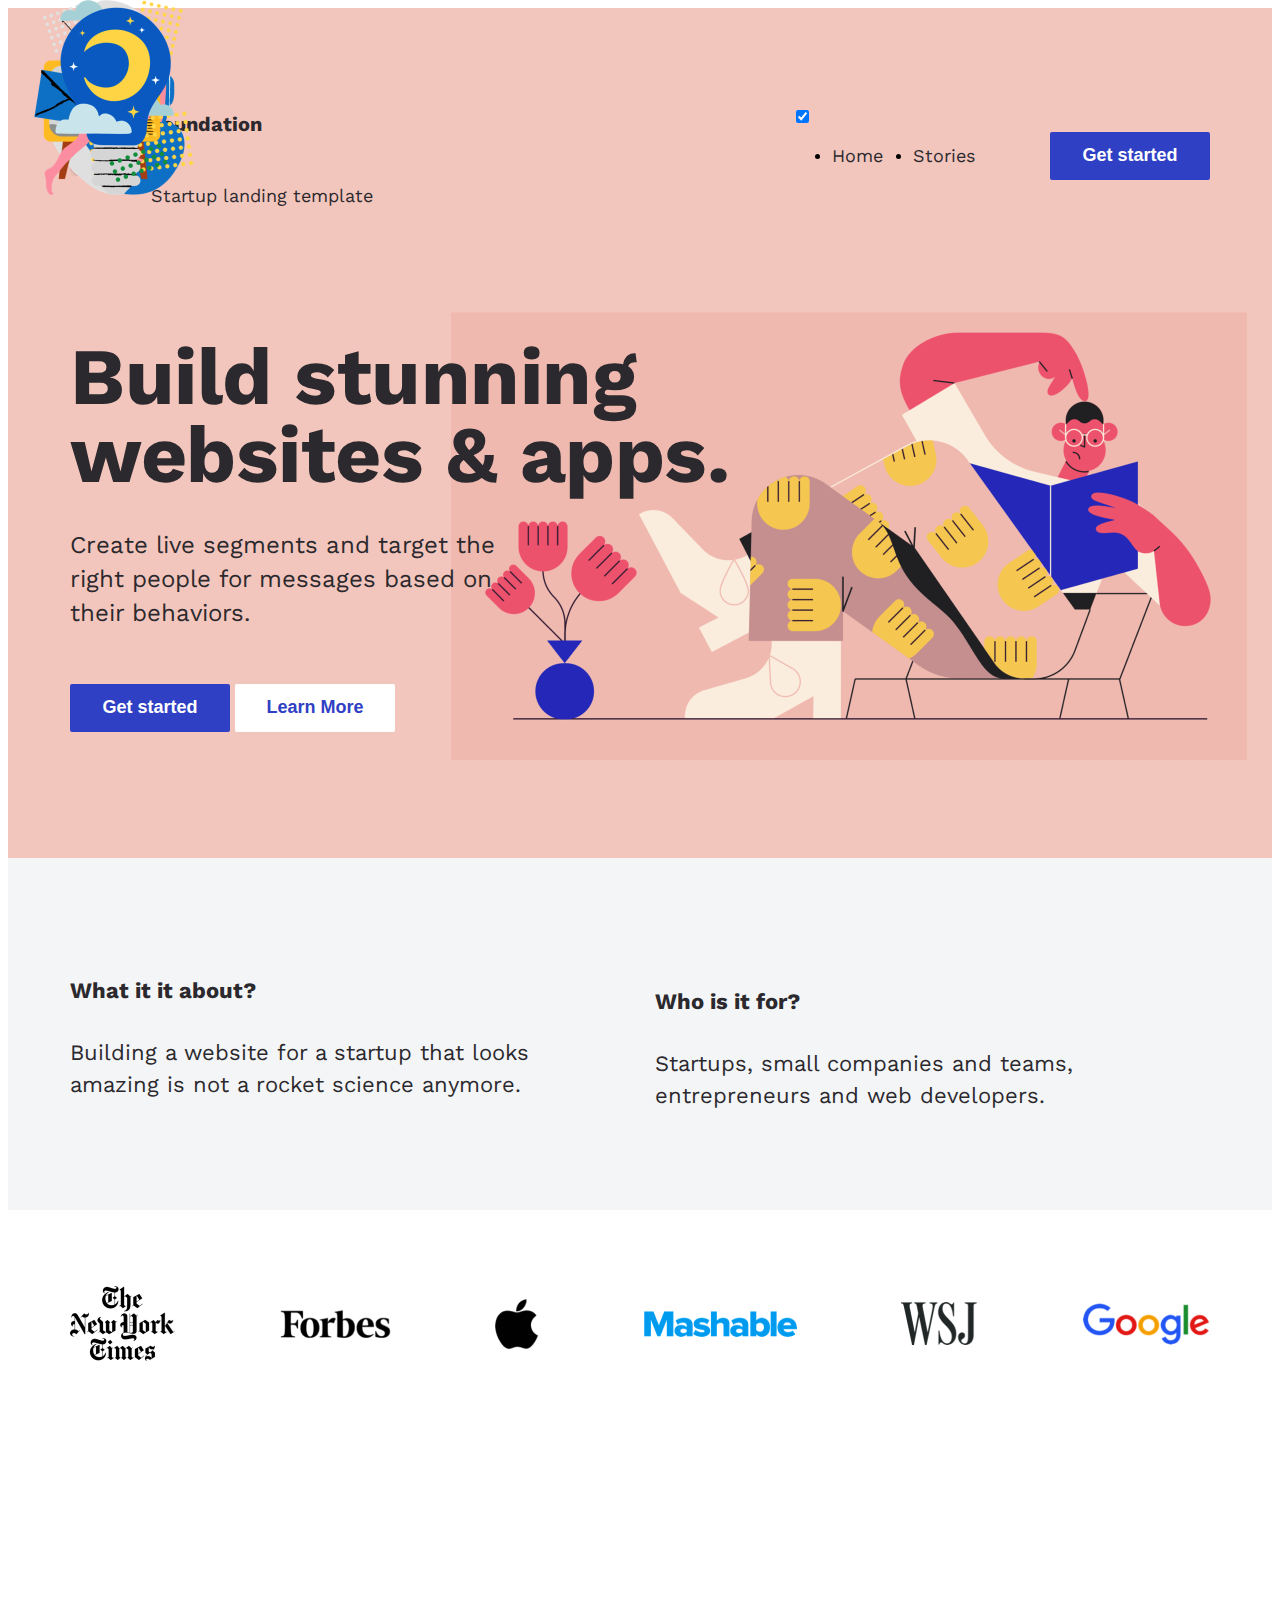
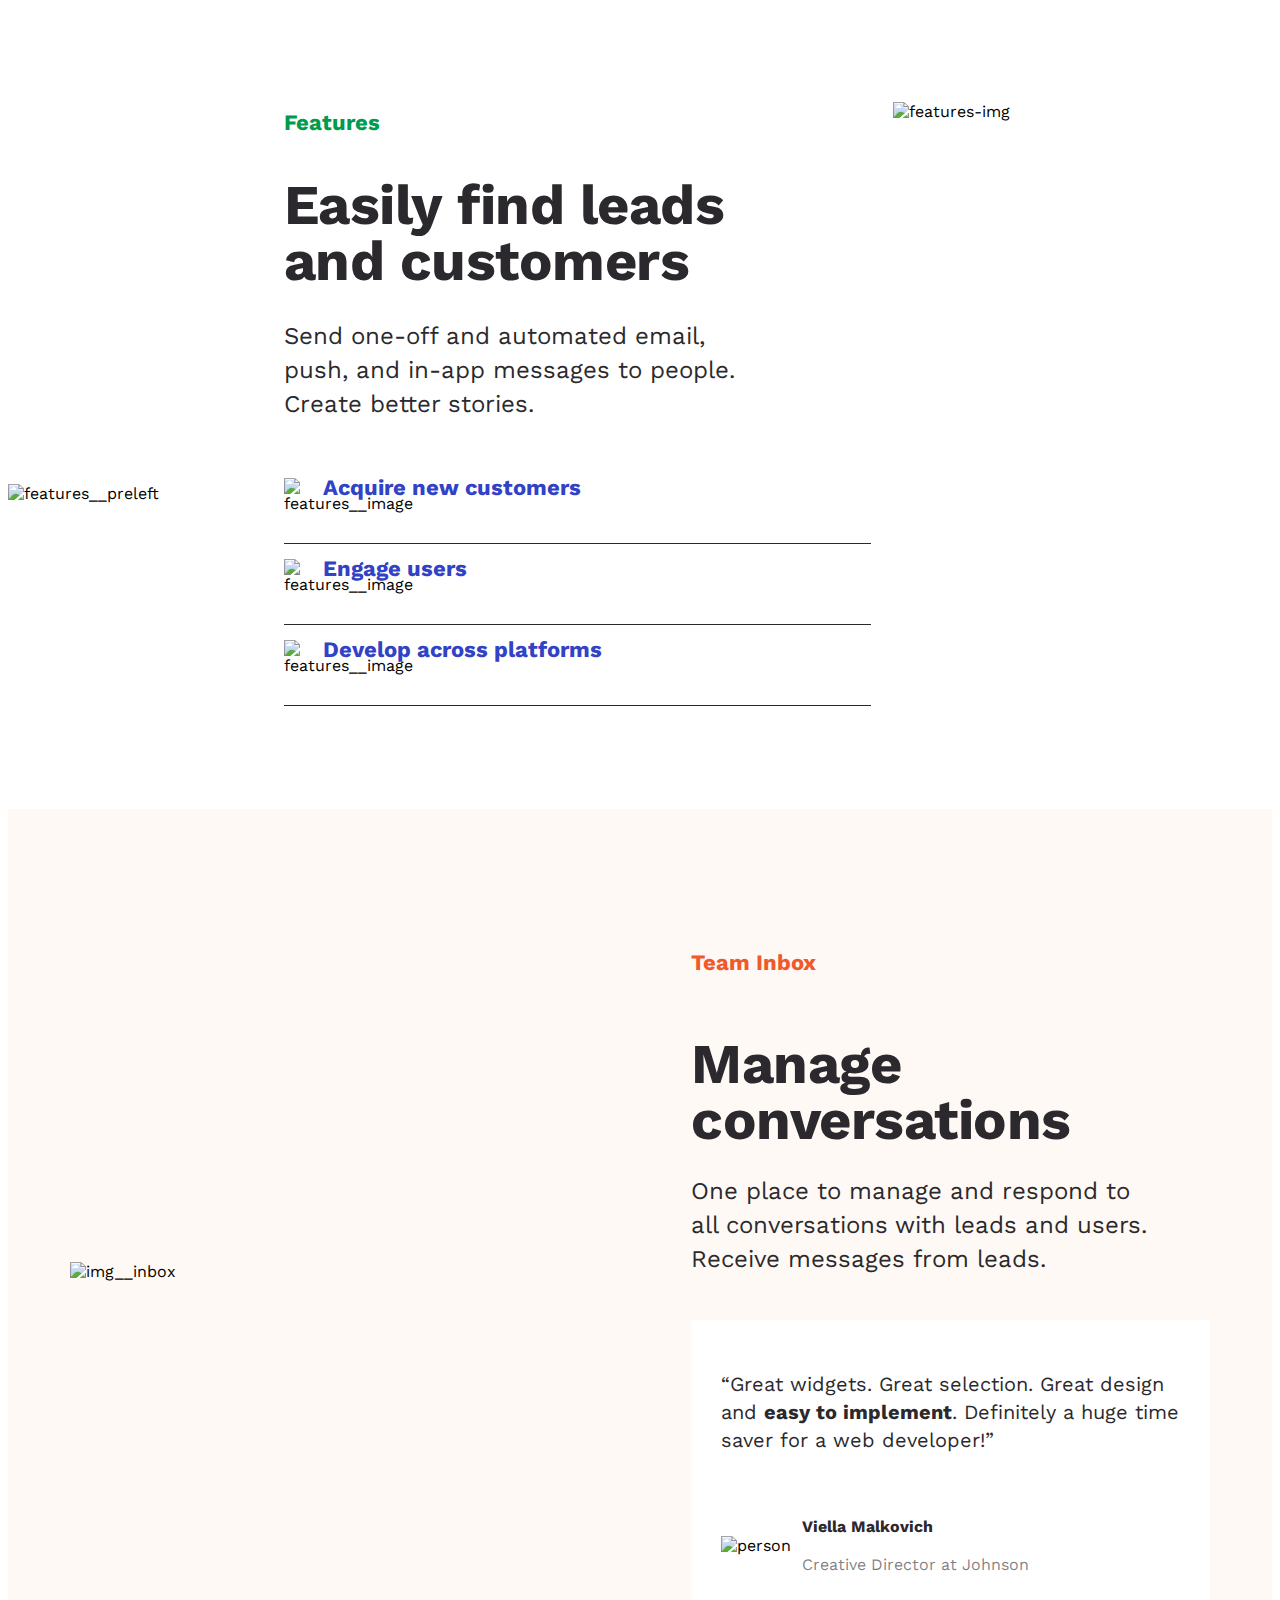
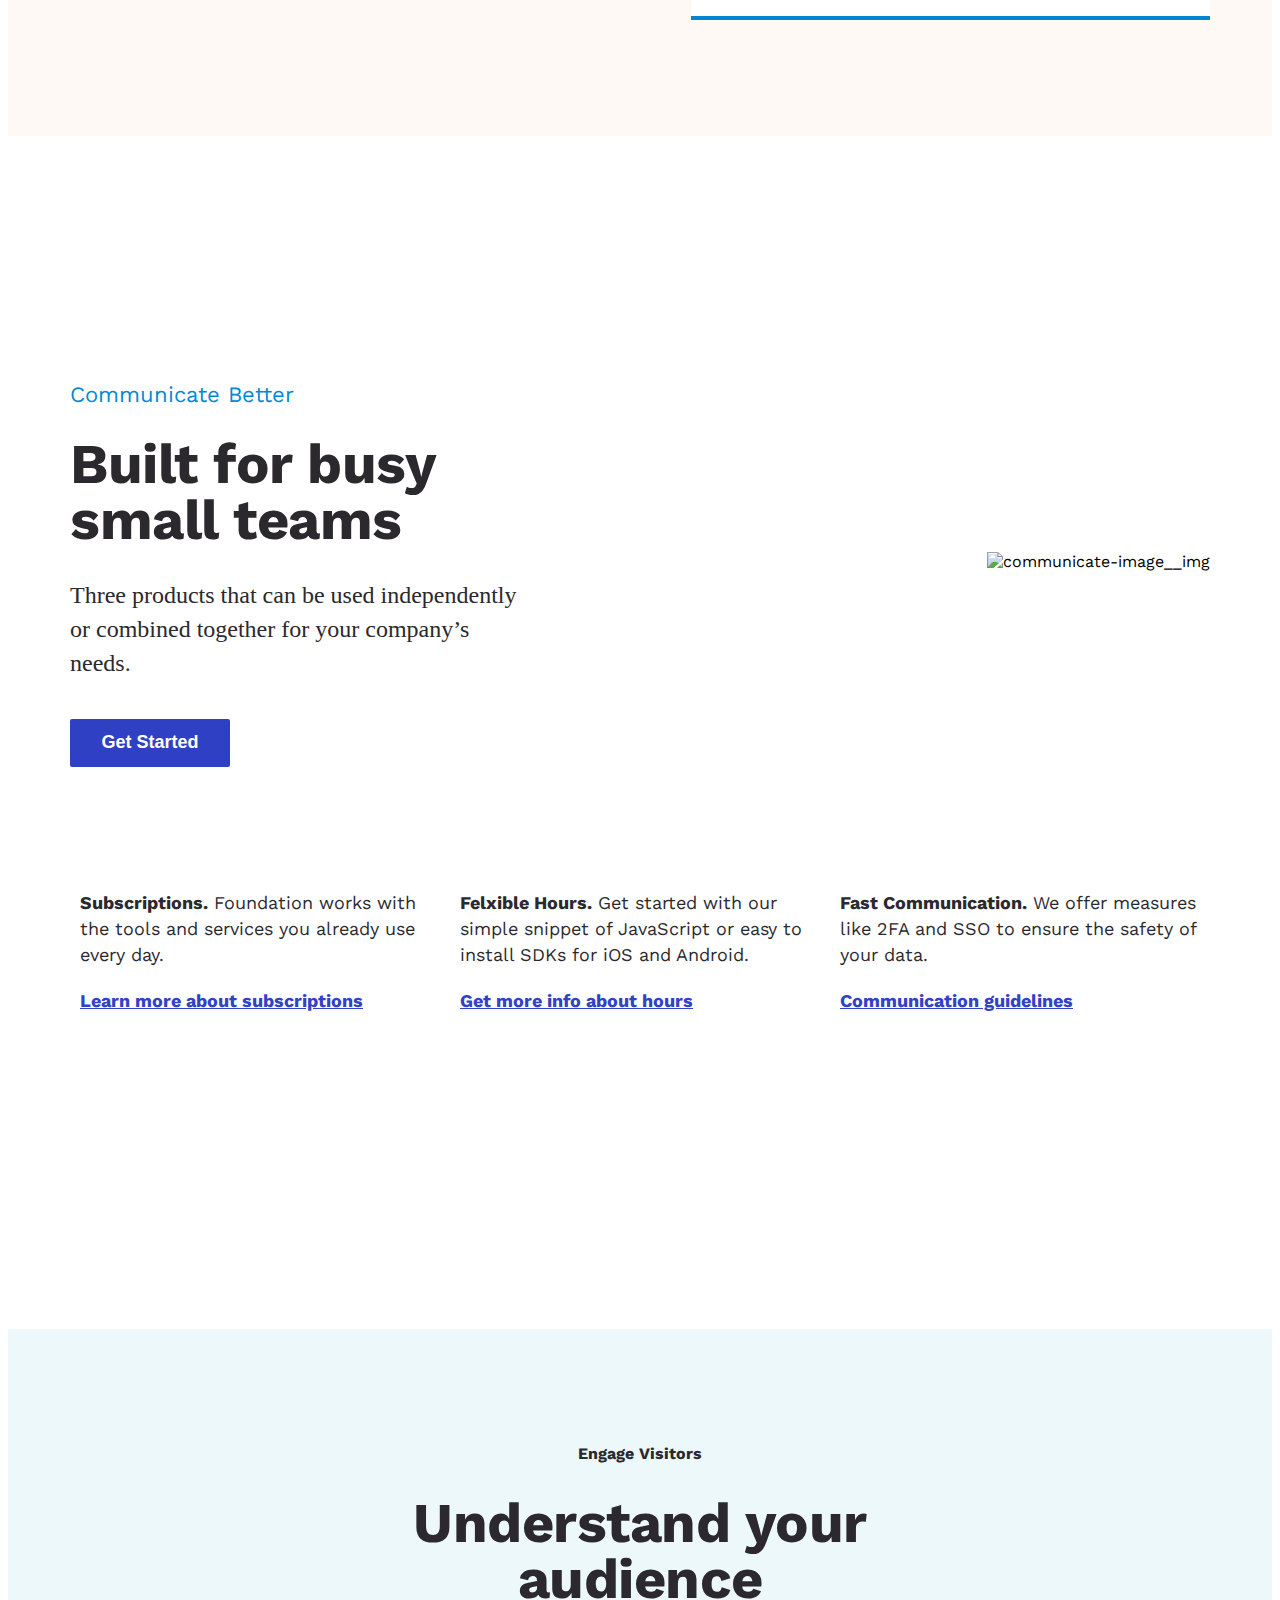
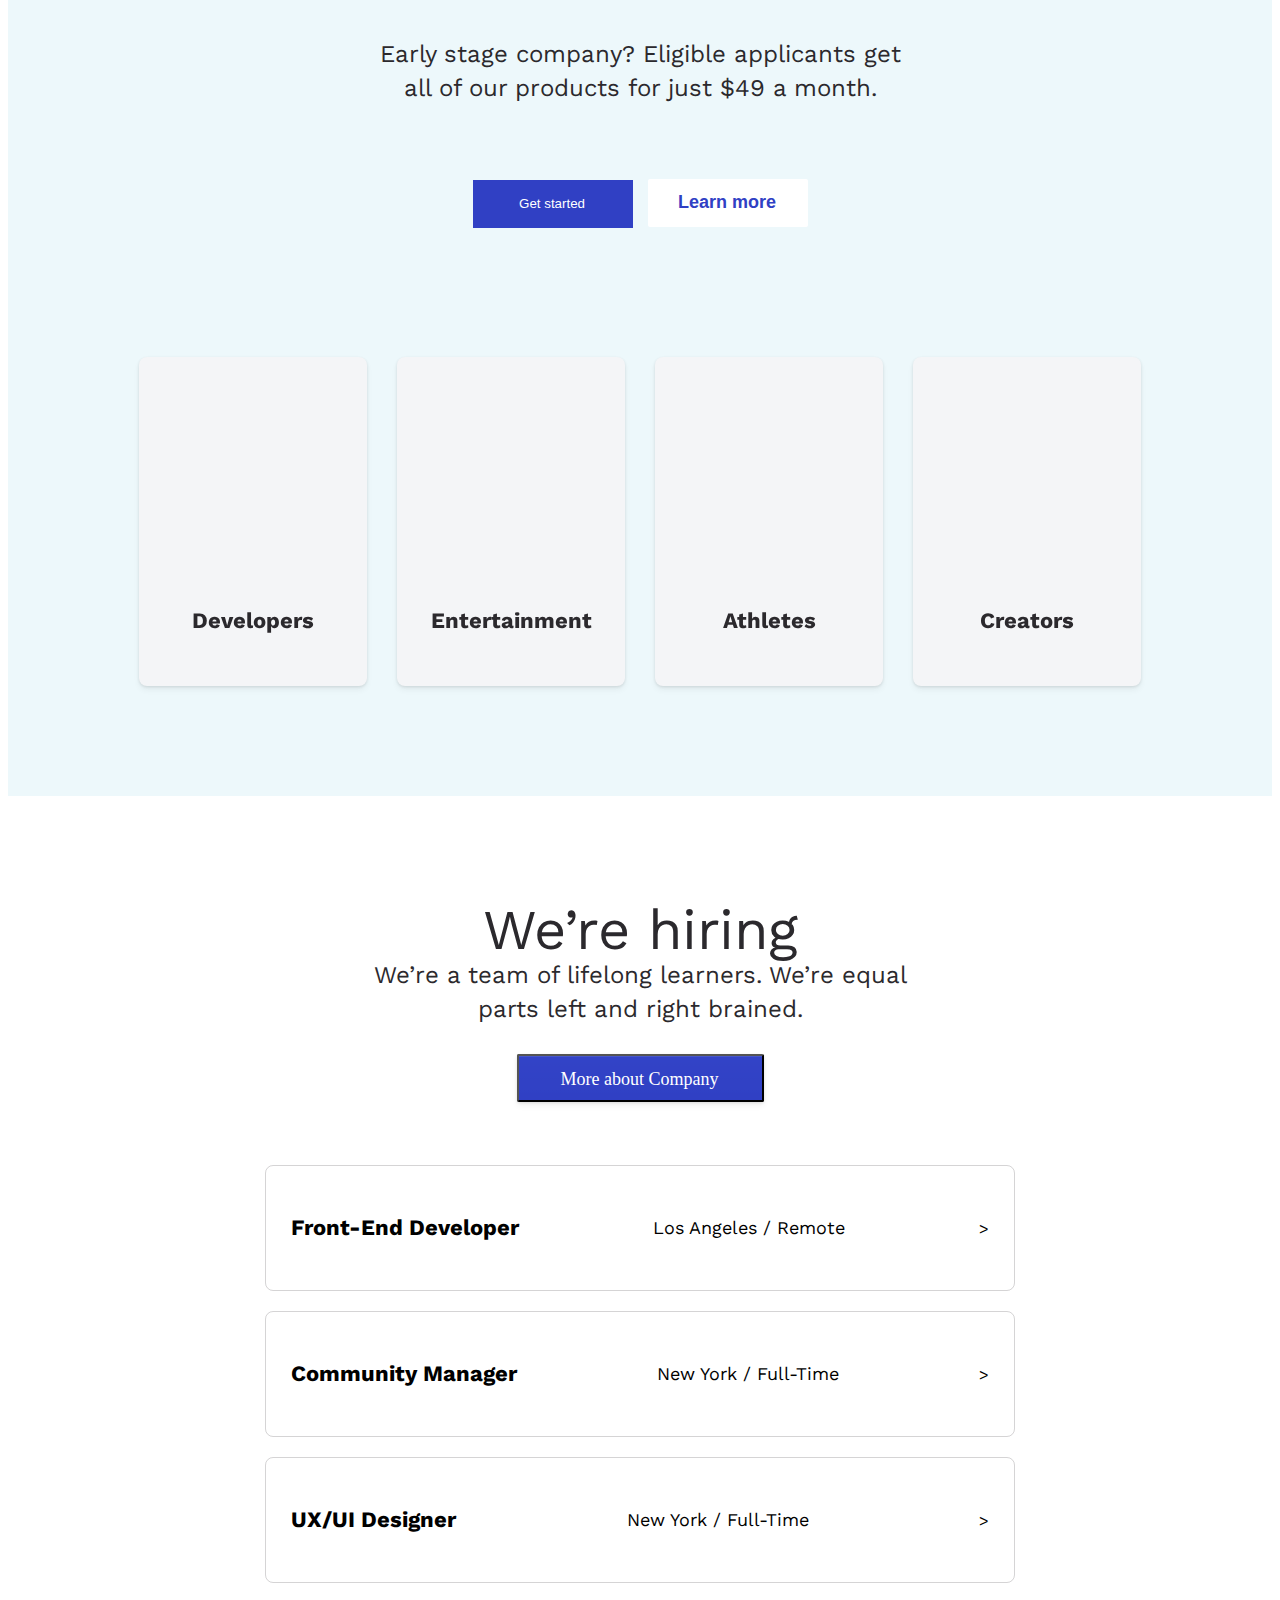
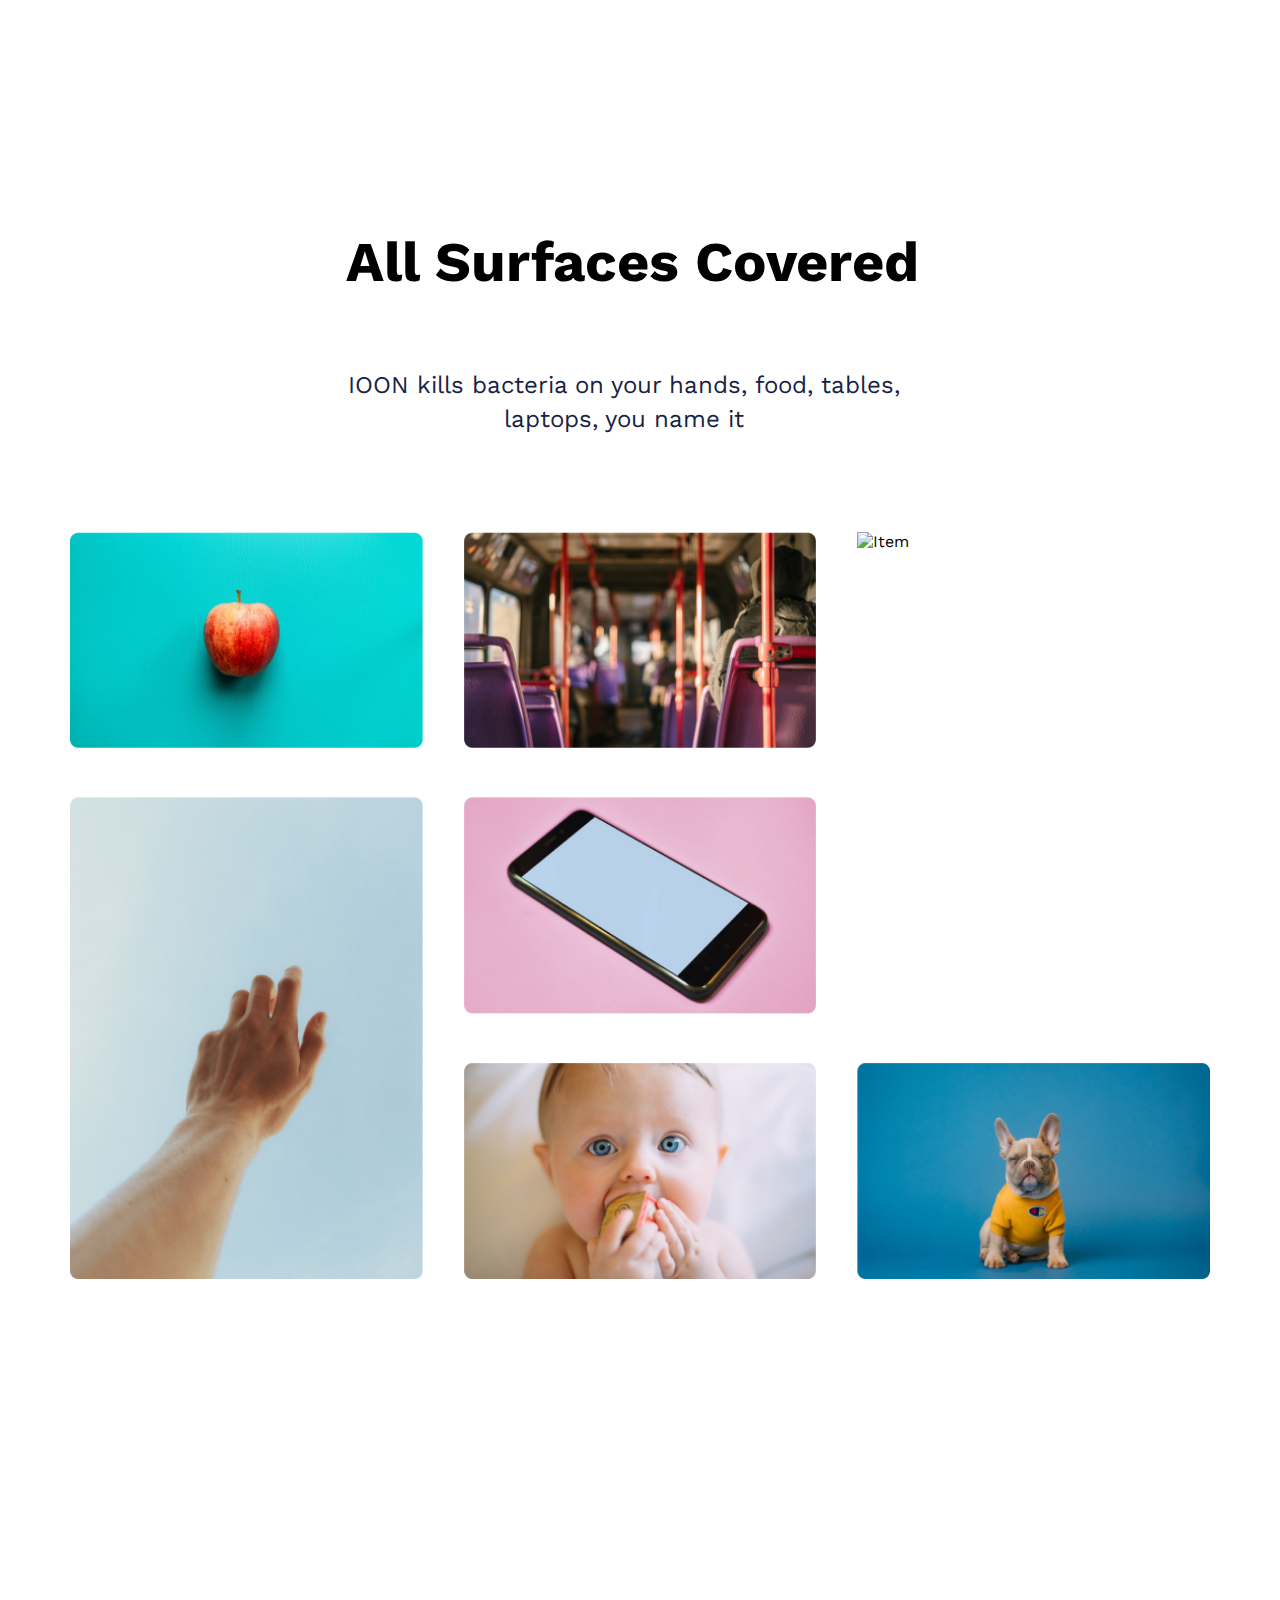
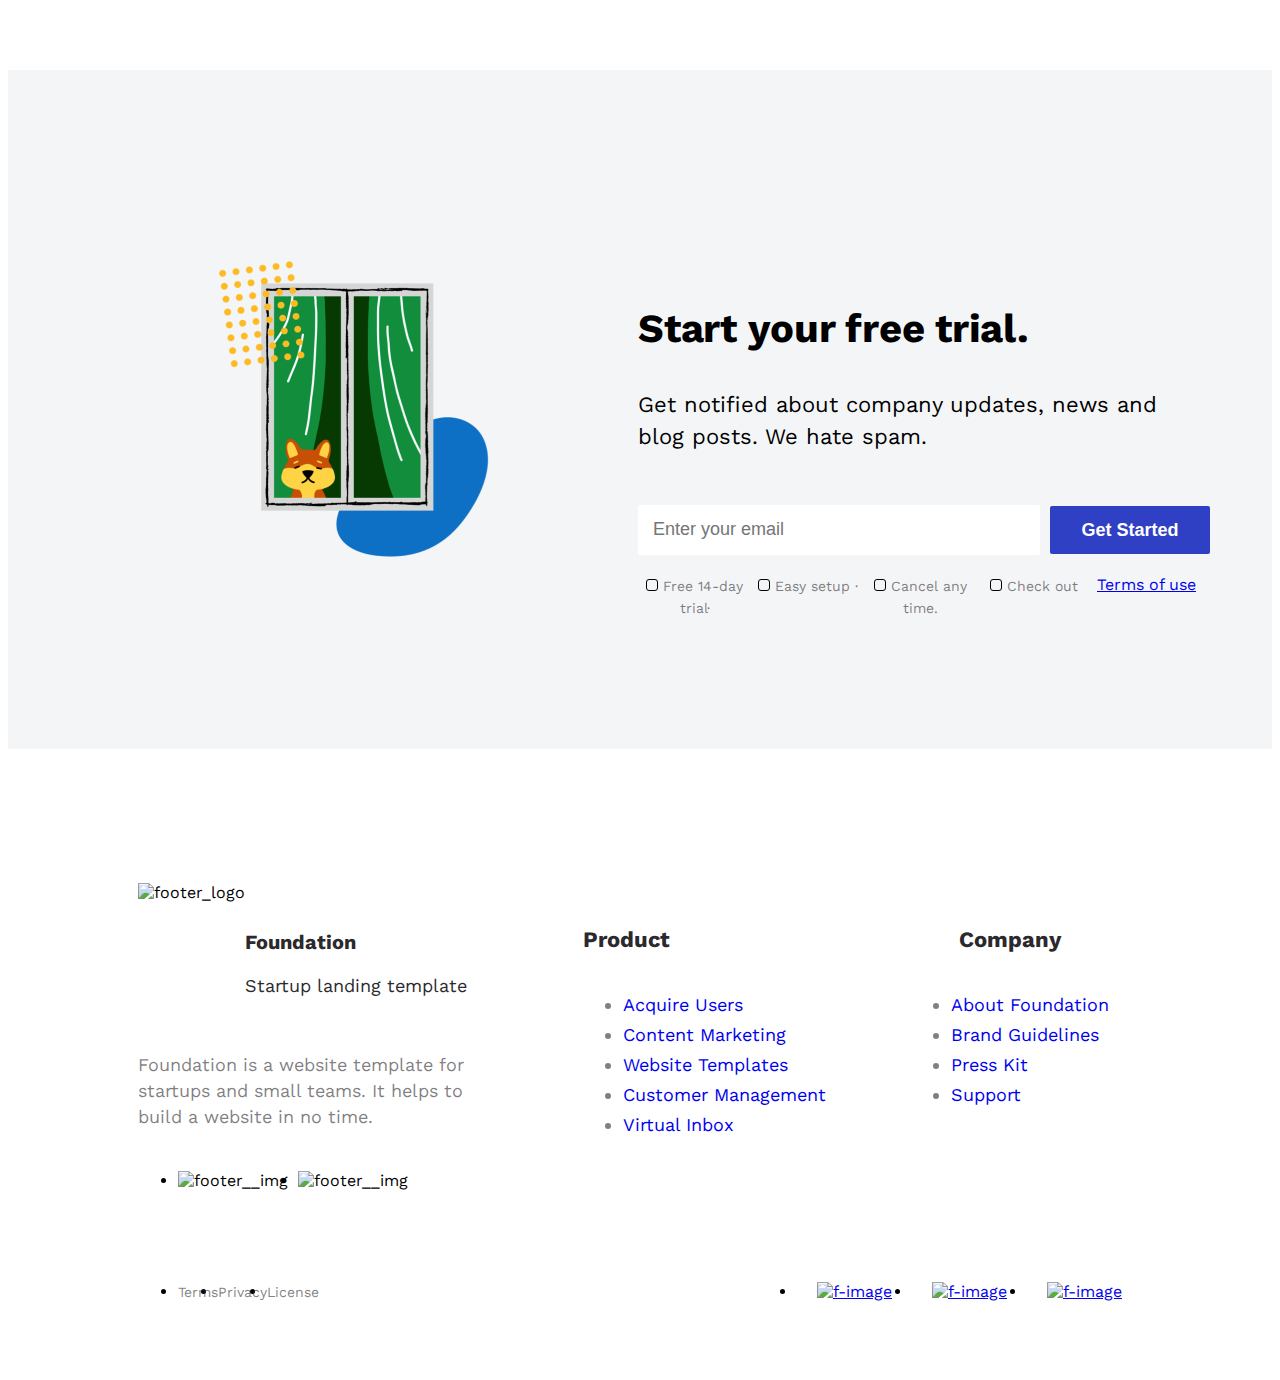
==== commit 8994b08a: "Add files via upload" ====
--- a/index.html
+++ b/index.html
@@ -130,7 +130,7 @@
     <section class="features">
         <div class="container flex">
             <div class="features__preleft">
-                <img src="./img/features/about.png.svg" alt="features__preleft">
+                <img class='features__guy' src="./img/features/about.png.svg" alt="features__preleft">
             </div>
             <div class="features__left flex">
                 <div class="features__content">
@@ -185,7 +185,7 @@
                     </div>
                        </div>
             <div class="features__right">
-                <img class="features__img" src="./img/features/about.svg.png" alt="features img">
+                <img class="features__img" src="./img/features/about.svg.png" alt="features-img">
             </div>
         </div>
     </section>
--- a/style/style.css
+++ b/style/style.css
@@ -431,15 +431,21 @@
 
 .features{
     padding: 133px 0 103px;
-    /* position: relative; */
+    position: relative; 
    
 }
 
+.features__guy{
+    position: absolute;
+    left: 0;
+    bottom: 35%;
+}
 
 .features__left{
     flex-direction: column;
     text-align: start;
     align-items: center;
+    margin-right: 126px;
 }
 
 .features__pretitle{
@@ -468,11 +474,14 @@
 }
 
 .features__img{
-   max-width:684px;
-    height:591px;
-    bottom: 20%;
-    
- 
+    position: absolute;
+    right: 0;
+    left: 70%;
+    bottom: 40%;
+    width: 684px;
+    height: 591px;
+    max-width: 100%;
+    top: 19%;
 }
 
 .features__items{
@@ -2564,6 +2573,11 @@
         transition-duration: 100ms;
     }
 
+    .footer__container{
+      padding-right: 90px;
+    }
+
+
     @keyframes img {
         from {
             left: 0px;
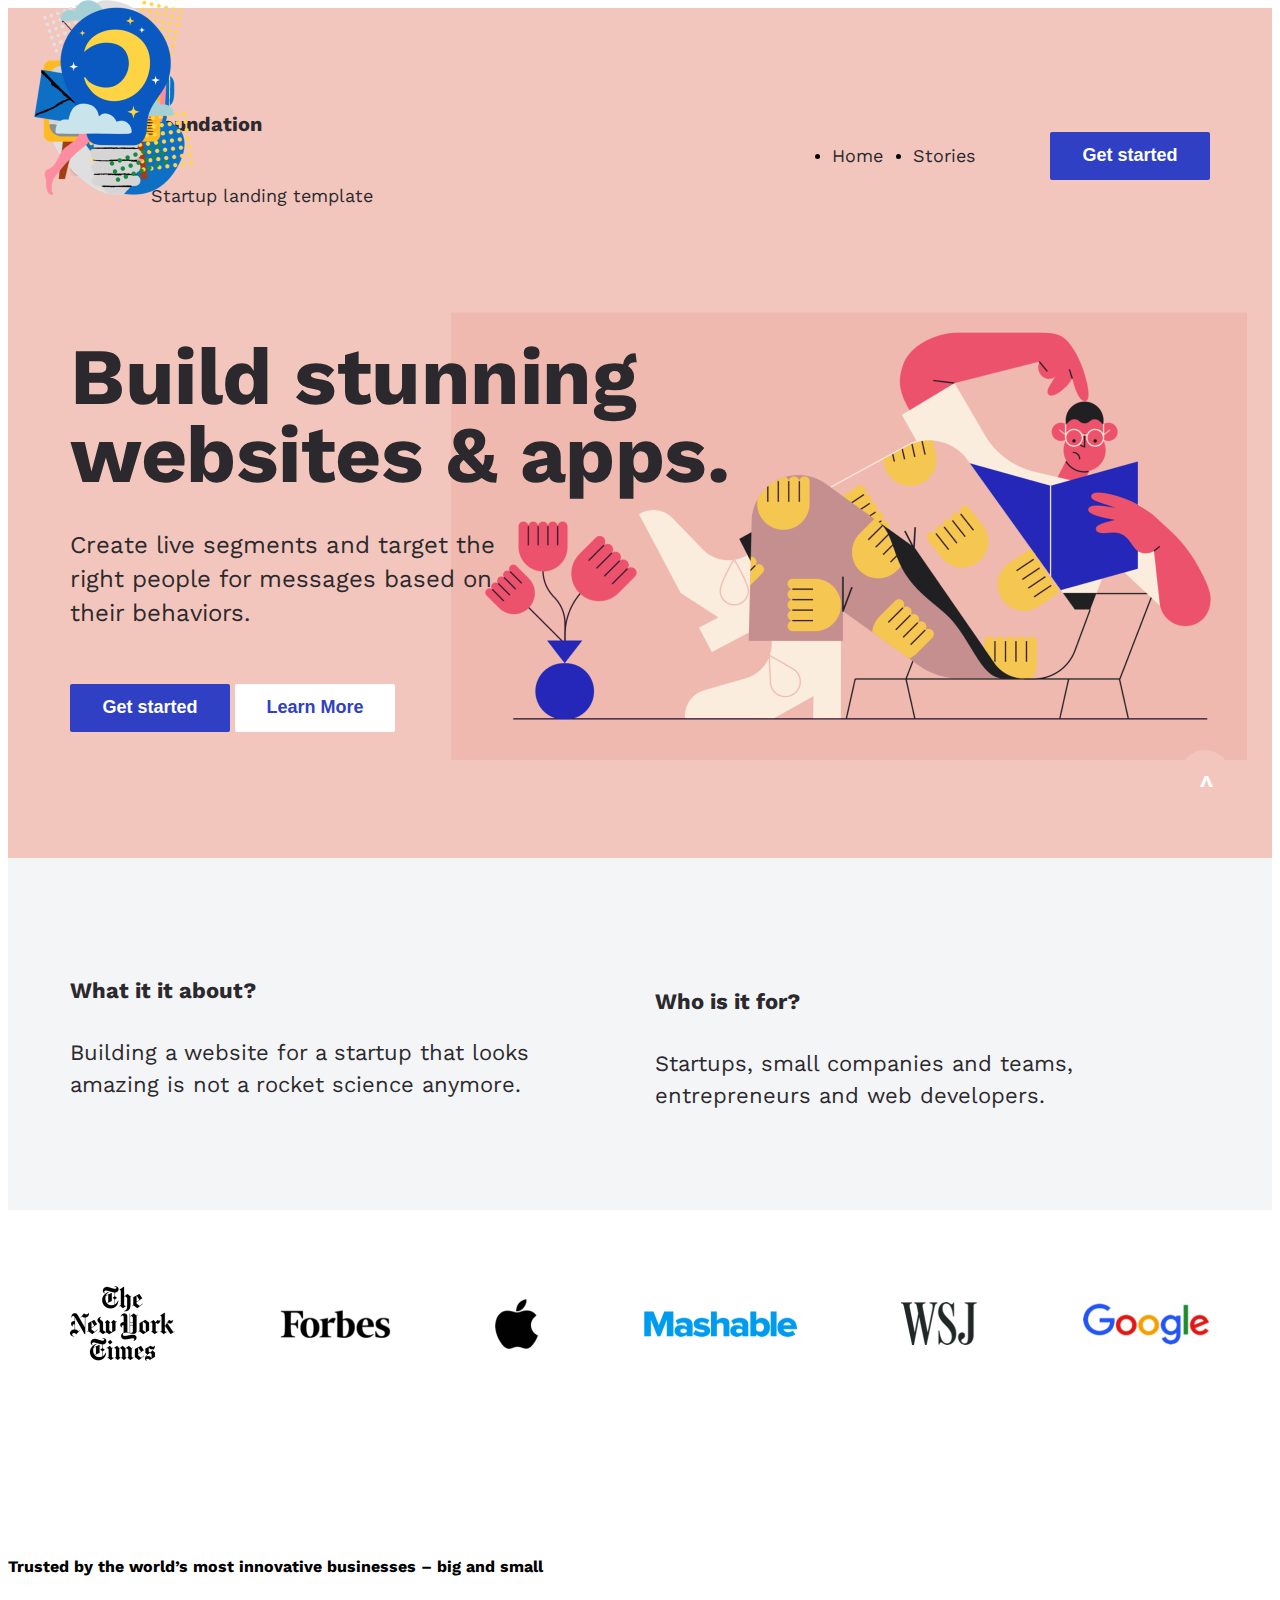
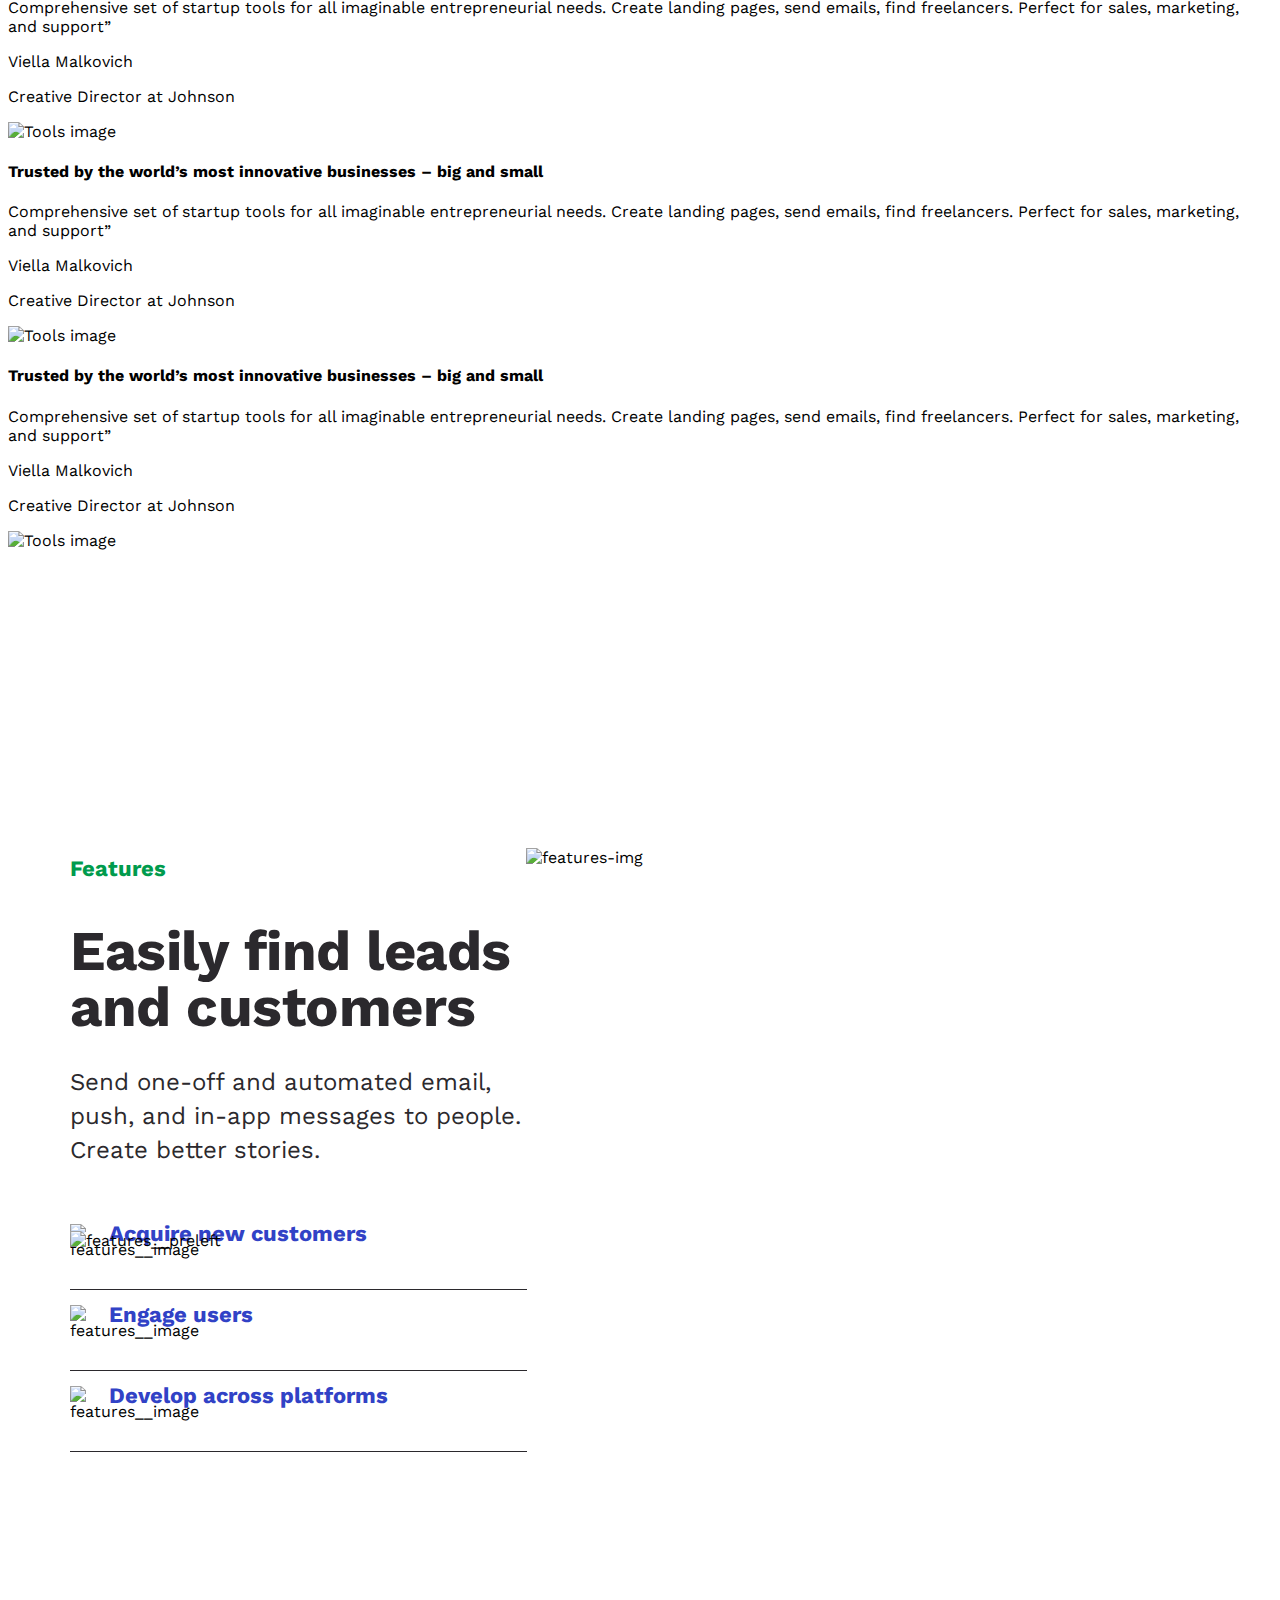
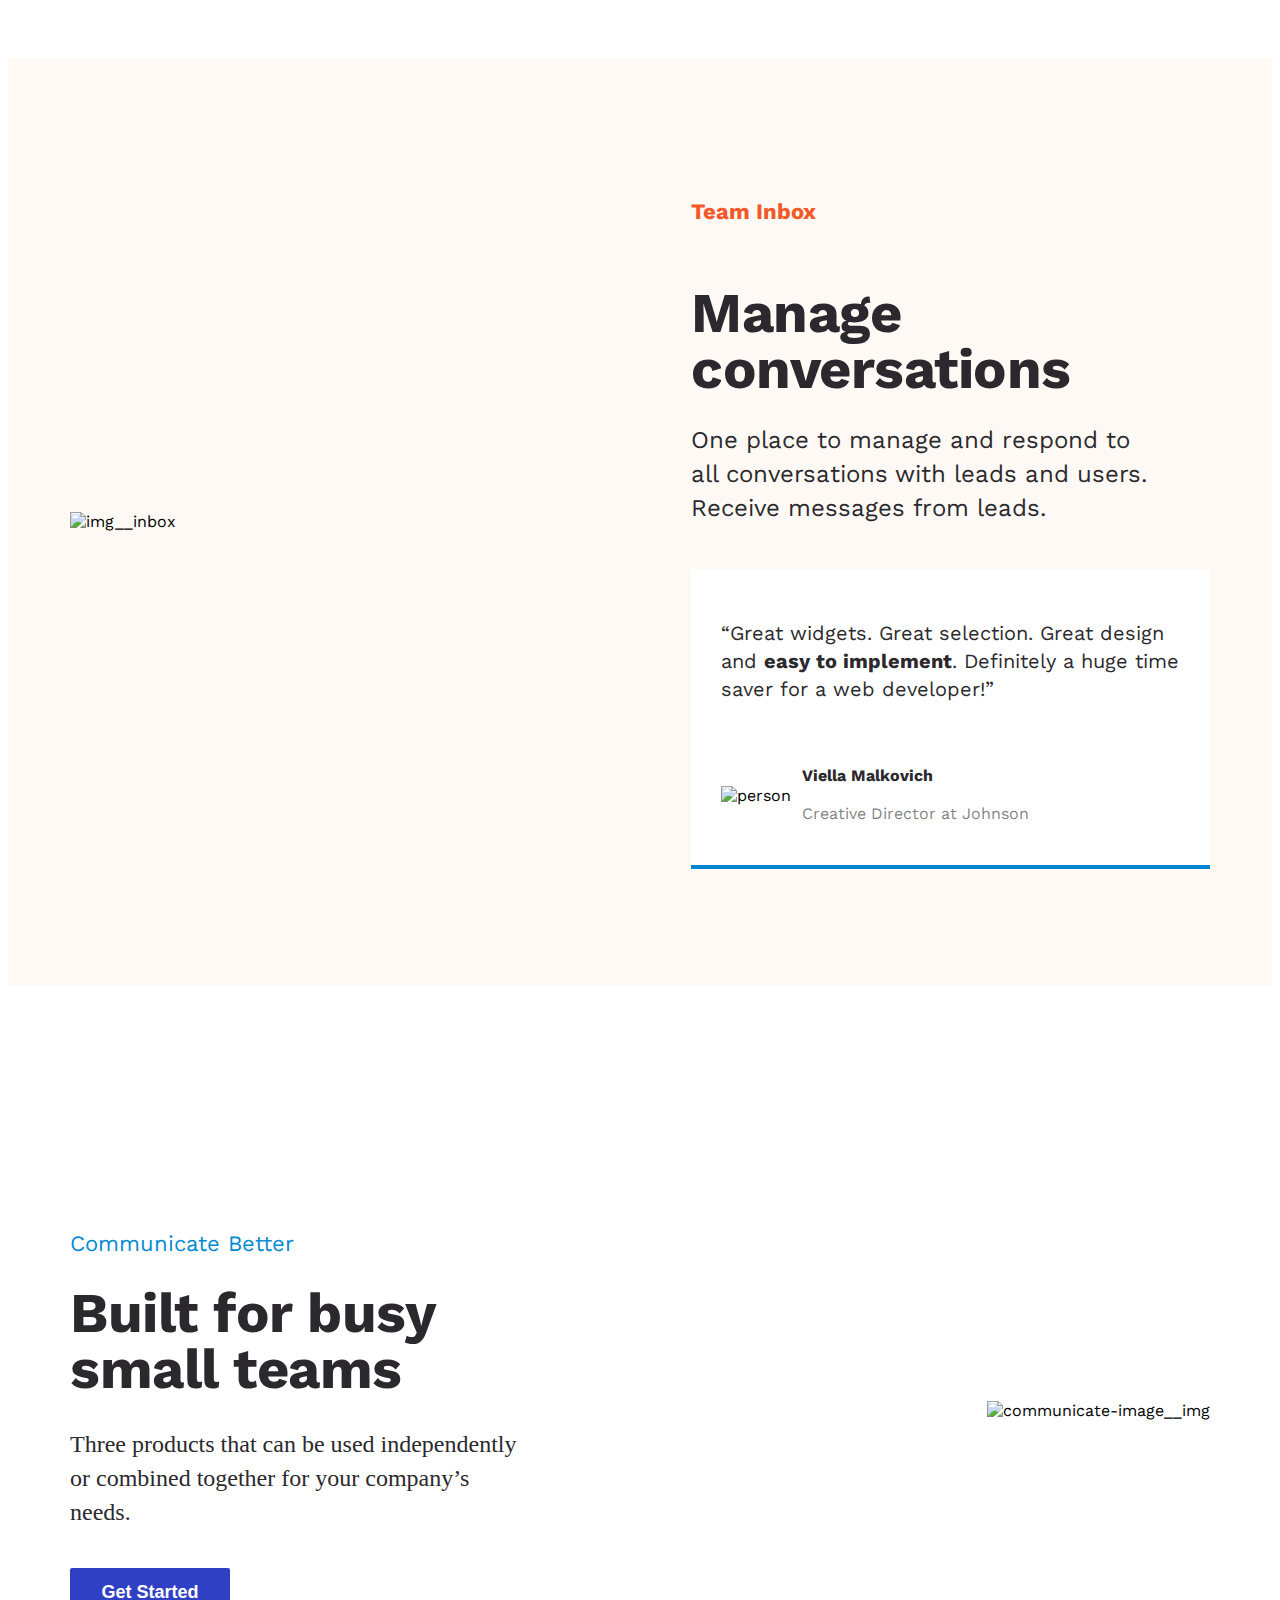
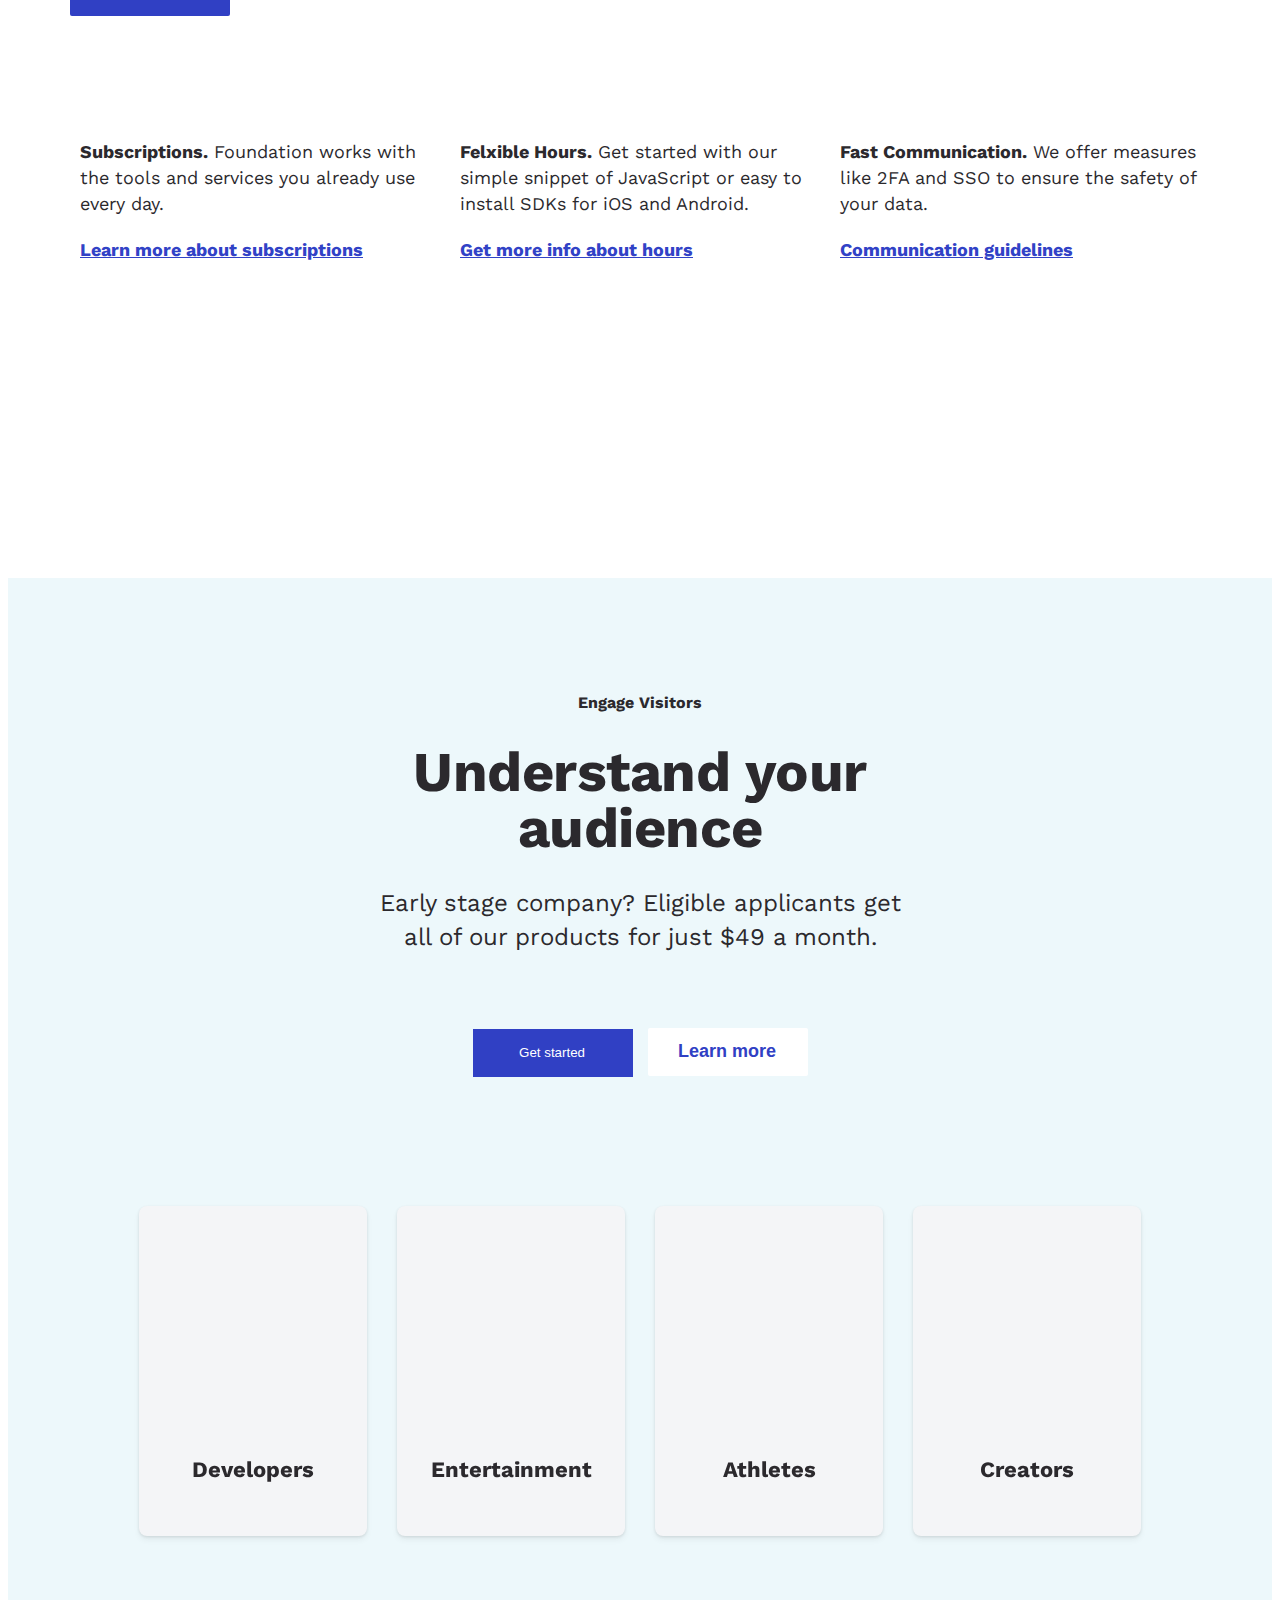
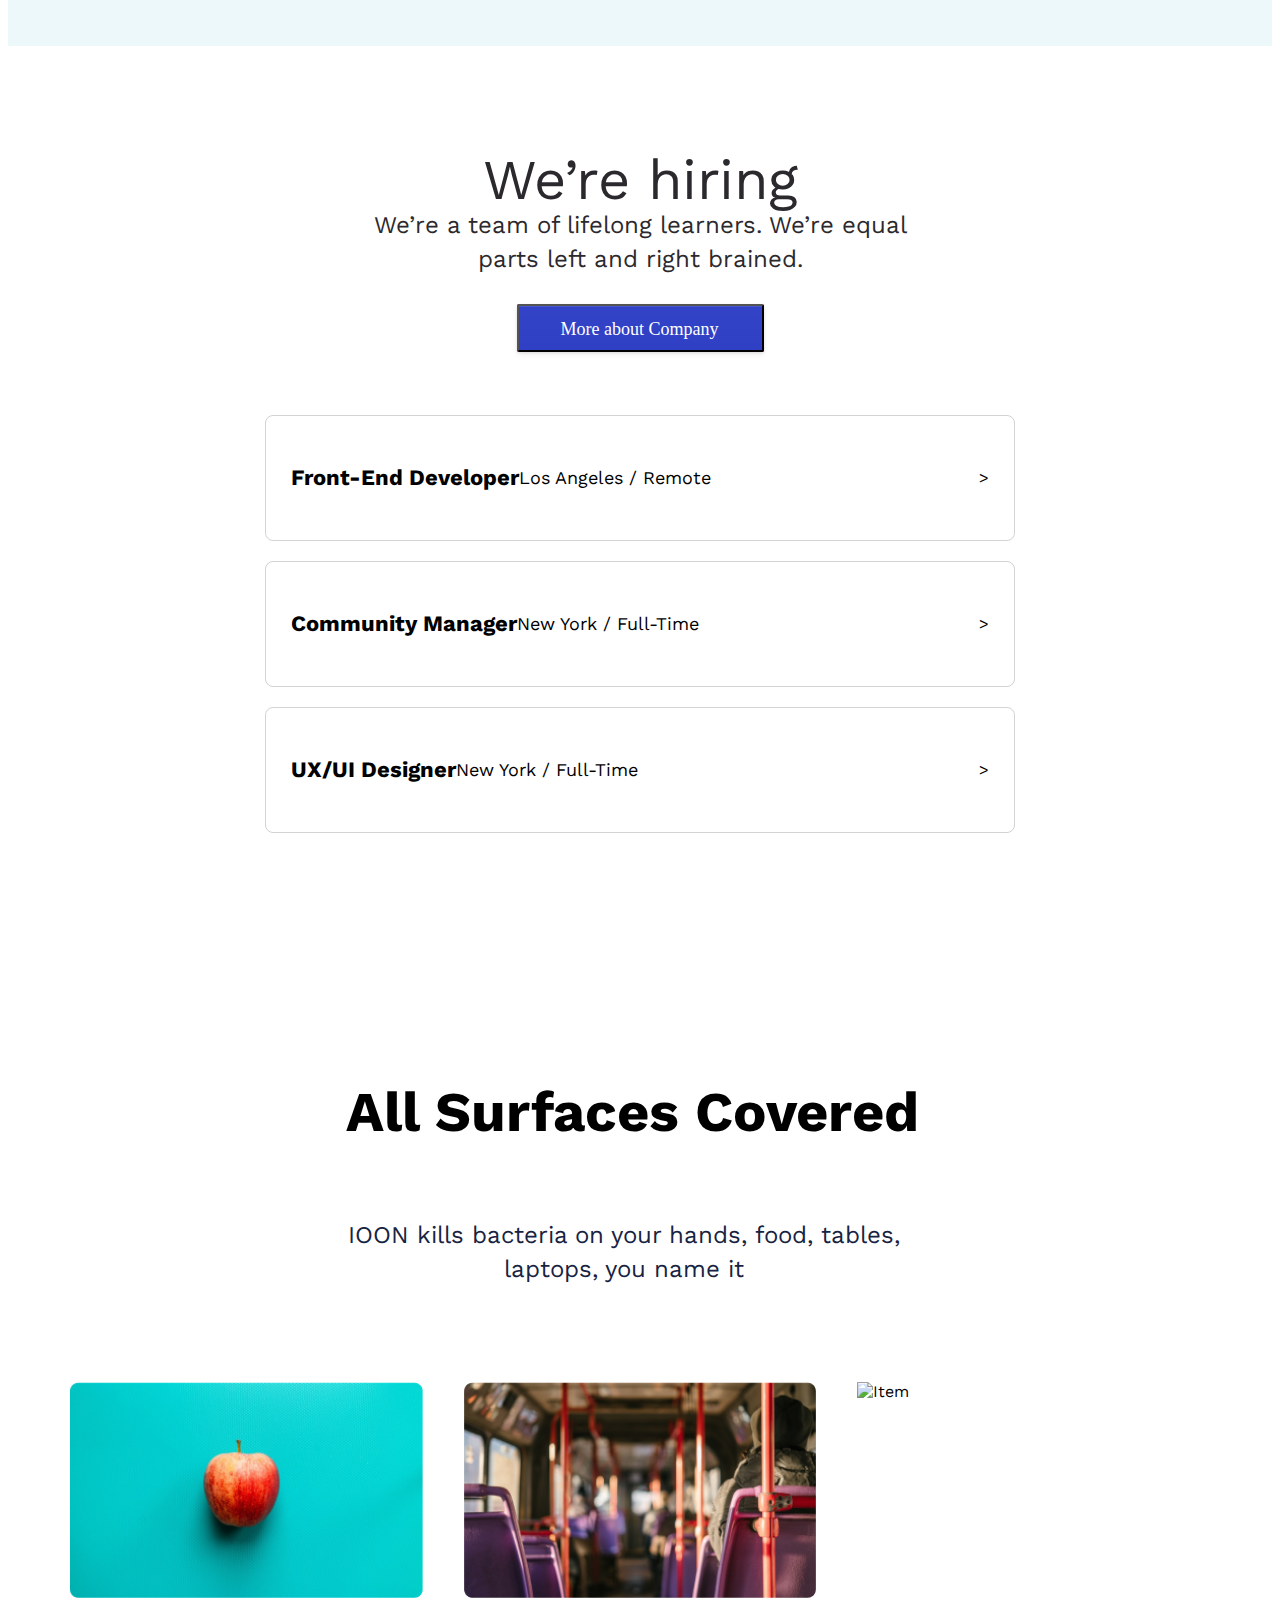
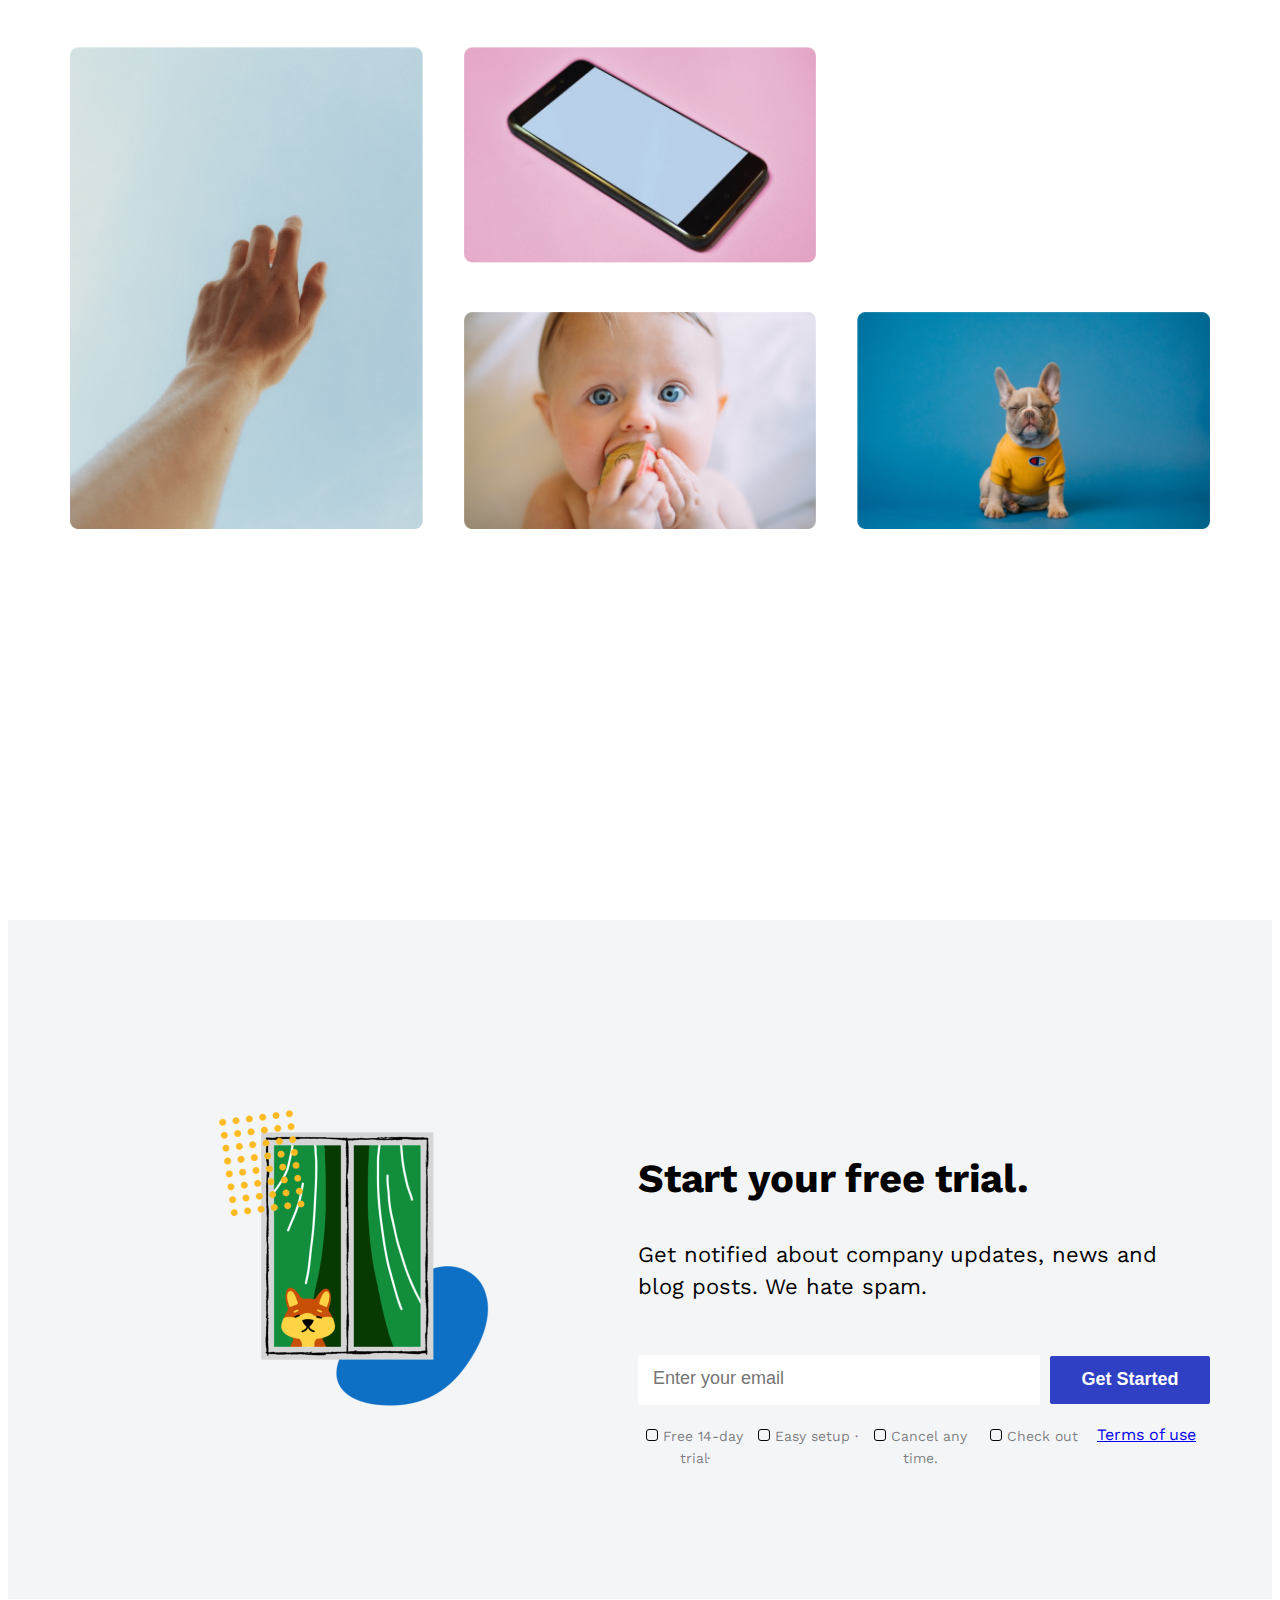
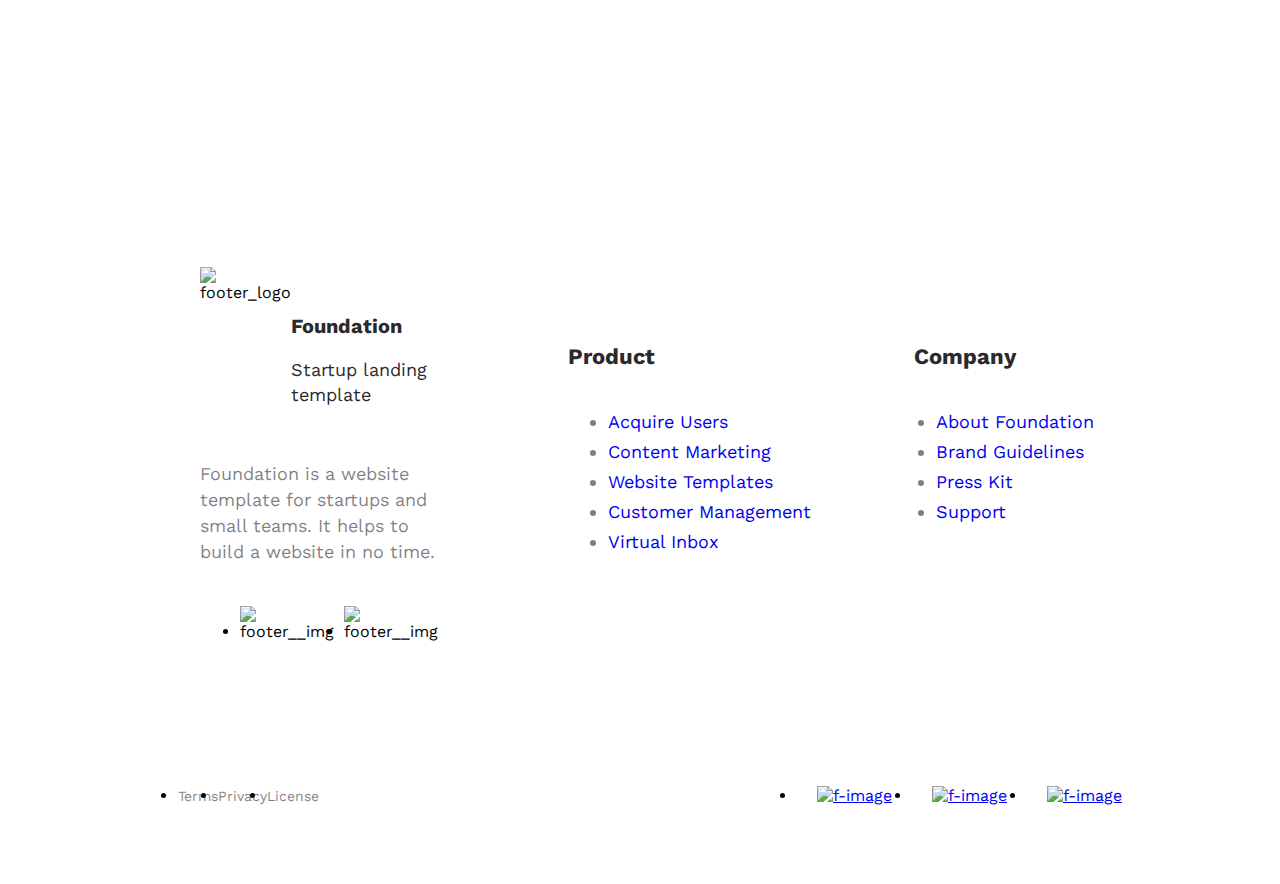
==== commit 8820c09a: "Add files via upload" ====
--- a/index.html
+++ b/index.html
@@ -12,9 +12,10 @@
     <link rel="stylesheet" href="https://cdnjs.cloudflare.com/ajax/libs/meyer-reset/2.0/reset.min.css"
         integrity="sha512-NmLkDIU1C/C88wi324HBc+S2kLhi08PN5GDeUVVVC/BVt/9Izdsc9SVeVfA1UZbY3sHUlDSyRXhCzHfr6hmPPw=="
         crossorigin="anonymous" referrerpolicy="no-referrer" />
+    <link rel="stylesheet" href="https://cdnjs.cloudflare.com/ajax/libs/bxslider/4.2.15/jquery.bxslider.min.js" integrity="sha512-p55Bpm5gf7tvTsmkwyszUe4oVMwxJMoff7Jq3J/oHaBk+tNQvDKNz9/gLxn9vyCjgd6SAoqLnL13fnuZzCYAUA==" crossorigin="anonymous" referrerpolicy="no-referrer">
     <link rel="stylesheet" href="./style/style.css" class="stylesheet">
+    <link rel="stylesheet" href="./style/carusel.css">
 </head>
-
 <body>
     <header class="header">
         <div class="container flex">
@@ -39,7 +40,7 @@
             <div class="header__all flex">
                 <ul class="header__ul flex flex_all">
                     <li class="header__li">
-                        <a href="#" class="header__link">Home</a>
+                        <a href="#" class="header__link" id="about-link">Home</a>
                     </li>
                     <li class="header__li">
                         <a href="#" class="header__link">Stories</a>
@@ -65,7 +66,7 @@
             <button class="button">
                 Get started
             </button>
-            <button class="button button_white">
+            <button id="open-modal" class="button button_white">
                 Learn More
             </button>
         </div>
@@ -127,8 +128,66 @@
             </div>
         </div>
     </section>
+    <section class="tools">
+        <div class="tools__container">
+             <div class="carusel">
+                <div class="tools__content">
+                     <h4 class="tools__title">
+                         Trusted by the world’s most innovative businesses – big and small
+                             </h4>
+                         <p class="tools__text">
+                     Comprehensive set of startup tools for all imaginable entrepreneurial needs. Create landing pages, send emails, find freelancers. Perfect for sales, marketing, and support”
+                             </p>
+                         <p class="tools__name">
+                             Viella Malkovich
+                             </p>
+                       <p class="tools__position">
+                               Creative Director at Johnson
+                             </p>   
+                  <div class="tools__right">        
+                          <img src="./img/tools/© icons8.com/ouch.png" alt="Tools image" class="tools__image">
+                            </div>   
+                                </div>
+            <div class="tools__content">
+                  <h4 class="tools__title">
+                    Trusted by the world’s most innovative businesses – big and small
+                        </h4>
+                  <p class="tools__text">
+                         Comprehensive set of startup tools for all imaginable entrepreneurial needs. Create landing pages, send emails, find freelancers. Perfect for sales, marketing, and support”
+                        </p>
+                     <p class="tools__name">
+                         Viella Malkovich
+                        </p>
+                    <p class="tools__position">
+                          Creative Director at Johnson
+                        </p> 
+                 <div class="tools__right">        
+                           <img src="./img/tools/© icons8.com/ouch.png" alt="Tools image" class="tools__image">
+                              </div>      
+                                </div>
+       <div class="tools__content">
+             <h4 class="tools__title">
+                 Trusted by the world’s most innovative businesses – big and small
+                      </h4>
+                          <p class="tools__text">
+                                   Comprehensive set of startup tools for all imaginable entrepreneurial needs. Create landing pages, send emails, find freelancers. Perfect for sales, marketing, and support”
+                                 </p>
+                          <p class="tools__name">
+                                Viella Malkovich
+                                       </p>
+                             <p class="tools__position">
+                               Creative Director at Johnson
+                                          </p>   
+              <div class="tools__right">         
+                   <img src="./img/tools/© icons8.com/ouch.png" alt="Tools image" class="tools__image">
+                          </div>  
+                              </div>
+                 </div> 
+                </div>
+        </div>
+    </section>
     <section class="features">
-        <div class="container flex">
+        <div class="features container">
             <div class="features__preleft">
                 <img class='features__guy' src="./img/features/about.png.svg" alt="features__preleft">
             </div>
@@ -324,7 +383,7 @@
         </div>
         </div>
     </section>
-    <section class="about">
+    <section id="about" class="about">
         <div class="container">
             <div class="about__team">
                 <h class="about__teamtitle">
@@ -340,47 +399,59 @@
             <div class="about__company">
                 <div class="about__items">
                     <div class="flex">
+                        <div class="about__position flex">
                         <p class="about__pretitle">
                             Front-End Developer
                         </p>
                         <p class="about__location">
                             Los Angeles / Remote
                         </p>
+                    </div>
+                    <div class="about__toggle">
                         <p class="about__icon">
                             >
                         </p>
                     </div>
+                    </div>
                     <p class="about__text">
                         Everything you need to start building – including open-source code, documentation.
                     </p>
                 </div>
                 <div class="about__items">
                     <div class="flex">
+                        <div class="about__position flex">
                         <p class="about__pretitle">
                             Community Manager
                         </p>
                         <p class="about__location">
                             New York / Full-Time
                         </p>
+                    </div>
+                        <div class="about__toggle">
+                        <p class="about__icon ">
+                            >
+                        </p>
+                    </div>
+                    </div>
+                    <p class="about__text">
+                        Everything you need to start building – including open-source code, documentation.
+                    </p>
+                </div>
+                <div class="about__items">
+                    <div class="flex">
+                        <div class="about__position flex">
+                        <p class="about__pretitle">
+                            UX/UI Designer
+                        </p>
+                        <p class="about__location">
+                            New York / Full-Time
+                        </p>
+                    </div>
+                    <div class="about__toggle">
                         <p class="about__icon">
                             >
                         </p>
                     </div>
-                    <p class="about__text">
-                        Everything you need to start building – including open-source code, documentation.
-                    </p>
-                </div>
-                <div class="about__items">
-                    <div class="flex">
-                        <p class="about__pretitle">
-                            UX/UI Designer
-                        </p>
-                        <p class="about__location">
-                            New York / Full-Time
-                        </p>
-                        <p class="about__icon">
-                            >
-                        </p>
                     </div>
                     <p class="about__text">
                         Everything you need to start building – including open-source code, documentation.
@@ -427,7 +498,7 @@
             <div class="freetrial__content flex flex__freetrial-column">
                 <div class="freetrial__image">
                     <a href="#" class="freetrial__trial">
-                        <img src="./img/© icons8.png/ouch.png" alt="Free-image" class="freetrial__image">
+                        <img src="./img/freetrial/ouch.png" alt="Free-image" class="freetrial__image">
                     </a>
                 </div>
                 <div class="freetrial__list flex">
@@ -484,7 +555,7 @@
         </div>
     </section>
 <footer class="footer">
-    <div class="footer__container flex flex__container-column">
+    <div class="footer container flex flex__container-column">
         <div class="footer__content flex">
         <div class="footer__apps flex">
             <div class="footer__logo flex">
@@ -602,8 +673,25 @@
         </div>
     </div>
 </footer >
+<div class="modal-overlay">
+    <div class="modal">
+        <p>
+            Lorem ipsum, dolor sit amet consectetur adipisicing elit. Ratione id quas a labore odit placeat blanditiis ea quisquam quae excepturi!
+        </p>
+        <p class="close">
+            x
+        </p>
+    </div>
+</div>
+<div class="" id="up">
+    <span>></span>
+</div>
 <script src="https://cdnjs.cloudflare.com/ajax/libs/jquery/3.6.1/jquery.min.js" integrity="sha512-aVKKRRi/Q/YV+4mjoKBsE4x3H+BkegoM/em46NNlCqNTmUYADjBbeNefNxYV7giUp0VxICtqdrbqU7iVaeZNXA==" crossorigin="anonymous" referrerpolicy="no-referrer"></script>
+<script src="https://cdnjs.cloudflare.com/ajax/libs/bxslider/4.2.15/jquery.bxslider.min.js"></script>
+<script src="./script/bxslider.js"></script>
 <script src="./script/script.js"></script>
+<script src="./script/modal.js"></script>
+<script src="./script/upButton.js"></script>
 </body>
 
 </html>--- a/style/style.css
+++ b/style/style.css
@@ -120,16 +120,14 @@
 
 }
 
-
+.header_checkbox{
+    opacity: 0;
+  }
 
 @media screen and (max-width: 1250px) {
     .container {
         max-width: 800px;
-    }
-
-
-    .check-wrapper {
-        display: block;
+        
     }
 
     .header__all {
@@ -152,12 +150,13 @@
         top: 0;
         right: 0;
         opacity: 0;
-        z-index: 2;
+        z-index: 4;
     }
 
     .check-wrapper {
+        display: block;
         position: relative;
-        z-index: 1;
+        z-index: 3;
     }
 
 
@@ -195,7 +194,10 @@
     .header__li {
         margin-right: 30px;
         margin-bottom: 20px;
-    }
+        align-items: center;
+        text-decoration: none;
+    }
+
 
     .header button {
         background: none;
@@ -203,7 +205,7 @@
         line-height: 25px;
         color: #000000;
         font-weight: 400;
-        margin-right: 75px;
+        margin-right: 95px;
     }
 }
  
@@ -214,8 +216,9 @@
 .preview {
     background-color:#F3C6BD;
     padding-bottom: 126px;
-     position: relative; 
-}
+     position: relative;
+ }
+ 
 
 
 .preview_container>div:first-of-type {
@@ -435,6 +438,11 @@
    
 }
 
+ .features .container{
+    max-width: 1140px;
+    margin: 0 auto;
+} 
+
 .features__guy{
     position: absolute;
     left: 0;
@@ -443,9 +451,9 @@
 
 .features__left{
     flex-direction: column;
-    text-align: start;
-    align-items: center;
     margin-right: 126px;
+    max-width: 457px;
+    position: static;
 }
 
 .features__pretitle{
@@ -461,7 +469,7 @@
     color: #2B292D;
     max-width: 462px;
     font-weight: bold;
-    margin:24px 125px 30px 0;
+    margin:24px 0 30px 0;
 
 }
 
@@ -476,11 +484,10 @@
 .features__img{
     position: absolute;
     right: 0;
-    left: 70%;
     bottom: 40%;
     width: 684px;
     height: 591px;
-    max-width: 100%;
+     max-width: 100%; 
     top: 19%;
 }
 
@@ -497,6 +504,10 @@
 .change--colors{
     border-bottom: 3px solid #3142C6;
 
+}
+
+.change--colors .about__icon{
+background-color: #3142C6;
 }
 
 .features__list{
@@ -686,6 +697,7 @@
     font-size: 18px;
     line-height: 26px;
     color: rgba(49, 66, 198, 1);
+    max-width: 360px;
 }
 
 .about{
@@ -982,7 +994,7 @@
     padding: 134px 0 53px;
 }
 
-.footer__container{
+.footer .container{
     flex-direction: row;
     justify-content: space-between;
 }
@@ -1006,6 +1018,7 @@
 .footerlogo_info{
     flex-direction: column;
     margin-bottom: 18px;
+ 
 
 }
 
@@ -1042,8 +1055,7 @@
 .footer__info{
     text-align: start;
     justify-content: space-between;
-    margin-bottom: 47px;
-    margin-right: 130px;
+    margin: 0 130px 47px;
     
 }
 
@@ -1059,7 +1071,7 @@
 .footer__right{
     flex-direction: column;
     align-items: center;
-    width: 265px;  
+    width: 265px;     
 }
 
 
@@ -1070,6 +1082,7 @@
     font-weight: 700;
     margin-bottom: 18px;
     max-width: 265px;
+    margin-right: 60px;
    
 }
 
@@ -1114,6 +1127,68 @@
     margin:17px 20px 53px;
 }
 
+.modal-overlay{
+    display: none;
+    position: fixed;
+    background-color: rgba(0, 0, 0, 0.3);
+    top:0;
+    left:0;
+    right: 0;
+    bottom: 0;
+    z-index: 99;
+}
+
+.modal{
+    max-width: 550px;
+    text-align: center;
+    background-color: #FFFFFF;
+    padding: 50px 30px;
+    box-sizing: border-box;
+    border-radius: 20px;
+
+    position: absolute;
+    top:50%;
+    left:50%;
+    transform: translate(-50%,-50%);
+
+}
+
+.close{
+    position: absolute;
+    top:20px;
+    right:40px;
+    cursor: pointer;
+}
+
+#up{
+    display: block;
+    position: fixed;
+    width:50px;
+    height: 50px;
+    font-size: 22px;
+    font-weight: bold;
+    bottom: 100px;
+    right: 50px;
+    background-color: #F3C6BD;
+    border-radius: 50%;
+    text-align: center;
+    justify-content: center;
+    align-items: center;
+    color: #FFFFFF;
+    cursor: pointer;
+
+}
+
+#up span{
+    position: absolute;
+    top:50%;
+    left:50%;
+    display: inline-block;
+    transform: rotate(-90deg) translate(50%,-25%);
+    
+}
+
+
 
 
 @media screen and (max-width:1200px) {
@@ -1121,6 +1196,7 @@
         max-width: 1040px;
     }
 
+
    
 
 
@@ -1133,6 +1209,10 @@
     }
 
     /* header */
+
+    .header{
+        padding-bottom: 0;
+    }
 
     .logo__text {
         display: none;
@@ -1148,9 +1228,17 @@
         text-align: center;
         padding-top: 20px;
         margin-bottom: 50px;
+        z-index: 8;
+        height:max-content;
     }
   
-
+    .check-wrapper{
+        z-index: 9;
+    }
+
+    .header_checkbox{
+        z-index: 10;
+    }
     /* 
     preview */
 
@@ -1161,15 +1249,15 @@
 
     .container {
         padding-top: 26px;
+       
     }
 
     .preview_container {
         flex-direction: column;
-        z-index: 1;
+        
     }
 
     .preview_container>div:last-of-type {
-        /* z-index: 0; */
         position: static;
         right: 25px;
     }
@@ -1230,6 +1318,10 @@
         max-width: 82%;
     }
 
+    /* features*/
+
+
+
     /* inbox */
 
     .flex__inbox-column {
@@ -1266,6 +1358,9 @@
         max-width: 290px;
         width: 100%
     }
+
+    /* tools */
+
 
     /* communicate */
 
@@ -1390,6 +1485,28 @@
         width: 100%;
         margin: 0 auto;
     }
+
+    .about{
+        padding: 87px 0 106px;
+    }
+
+    
+    .about__teamtitle{
+        font-size: 48px;
+        line-height: 56px;
+    }
+    .about__teamtext{
+        font-size: 20px;
+        line-height: 26px;
+    }
+
+    .about-rotate-icon{
+        transform: rotate(90deg);
+        transition: 300ms;
+    }
+    
+
+
 
     /* pictures */
 
@@ -2328,7 +2445,7 @@
     /* header */
     .header {
         background-color: #fff;
-        padding: 8px 0 40px;
+        padding: 8px 10px 40px ;
     }
 
     
@@ -2345,6 +2462,21 @@
         margin-bottom: 80px;
         margin-right: 350px;
     }
+
+     .header__li{
+            margin-left: 400px;
+            margin-bottom: 10px;
+        }
+
+    
+    .header__li:first-of-type{
+        margin-top: 20px;
+    }
+
+    .header .button{
+        margin-left: 110px;
+    }
+
     .logo{
         flex-direction: column;
     }
@@ -2362,6 +2494,10 @@
 
     /* preview */
 
+
+    .preview{
+        padding: 35px 5px 36px 10px;
+    }
 
     .preview_container {
         flex-direction: column;
@@ -2403,9 +2539,10 @@
         margin-top: 15px;
     }
 
-    .preview__image {
+    .preview__image img{
         height: 200px;
         width: 290px;
+        height: max-content;
 
     }
 
@@ -2573,6 +2710,74 @@
         transition-duration: 100ms;
     }
 
+    .features{
+        margin-top: 200px;
+    }
+
+    .features__container{
+        display: flex;
+        flex-direction: column;
+    }
+
+    .features__guy{
+       display: none;
+    }
+
+    .features__left{
+        margin-left: 40px;
+    }
+
+    .features__content{
+        margin:0 auto;
+        /* max-width: 290px; */
+        
+    }
+    .features__newtitle{
+        font-weight: 700;
+        font-size: 16px;
+        line-height: 26px;
+        display: flex;
+        flex-direction: row;
+        max-width: 264px;
+    }
+
+    .features__title{
+        font-size: 40px;
+        line-height: 40px;
+        max-width: 290px;
+    }
+    .features__newtext{
+        font-size: 24px;
+        line-height: 34px;
+        max-width: 290px;
+    }
+
+    .features__text{
+        max-width: 290px;
+    }
+
+    .features__img{
+        position: static;
+        width: 290px;
+        height: 240px;
+        margin-left: 30px;
+    }
+
+    .features__pretitle{
+        font-size: 22px;
+        line-height: 34px;
+        color: rgba(0, 155, 77, 1);
+
+    }
+
+   .features__items .change--colors{
+        border-bottom: 4px solid #3142C6;
+    
+    }
+    
+
+
+
     .footer__container{
       padding-right: 90px;
     }
@@ -2644,6 +2849,96 @@
     .audience__pic {
         grid-column: span 1;
     }
+
+
+
+    .about{
+        padding: 118px 0 78px;
+    }
+    
+    .about__items{
+    max-width: 290px;
+    margin: 0 auto 15px;
+    box-sizing: border-box;
+    border: 1px solid rgba(43, 41, 45, 0.2);
+    border-radius: 8px;
+    padding: 0;
+    
+} 
+
+.about__position{
+    display: flex;
+    flex-direction: column;
+    text-align: start;
+    align-items: flex-start;
+    padding-left: 20px;
+}
+
+
+.about__teamtitle{
+    max-width: 290px;
+    font-size: 40px;
+    line-height:40px ;
+}
+
+.about__teamtext{
+    max-width: 290px;
+    font-size: 24px;
+    line-height: 34px;
+}
+
+.about__toggle{
+   align-items: center;
+ 
+}
+
+
+.about__icon:hover{
+    background-color: #D5D4D5;
+    border-radius: 0px 8px 8px 0px; 
+    width: 50px;
+    height: 140px;
+}
+
+.about-rotate-icon{
+    transform:none;
+    transition: 300ms;
+   
+}
+    
+
+
+.about__icon{
+    border-radius: 0px 8px 8px 0px; 
+    width: 7px;
+    height: 12px;
+    background-color: #D5D4D5;
+    width: 50px;
+    height: 140px;
+    display: flex;
+    justify-content: center;
+    align-items: center;
+
+}
+
+ .about__toggle p:hover{
+    width: 50px;
+    height: 140px;
+    background: rgba(48, 64, 196, 1);
+    
+}  
+
+.about__pretitle{
+    font-size: 22px;
+    line-height: 28px;
+    max-width: 199px;
+}
+.about__location{
+    font-size: 16px;
+    line-height: 22px;
+    max-width: 199px;
+}
+
 
 
     /* pictures */
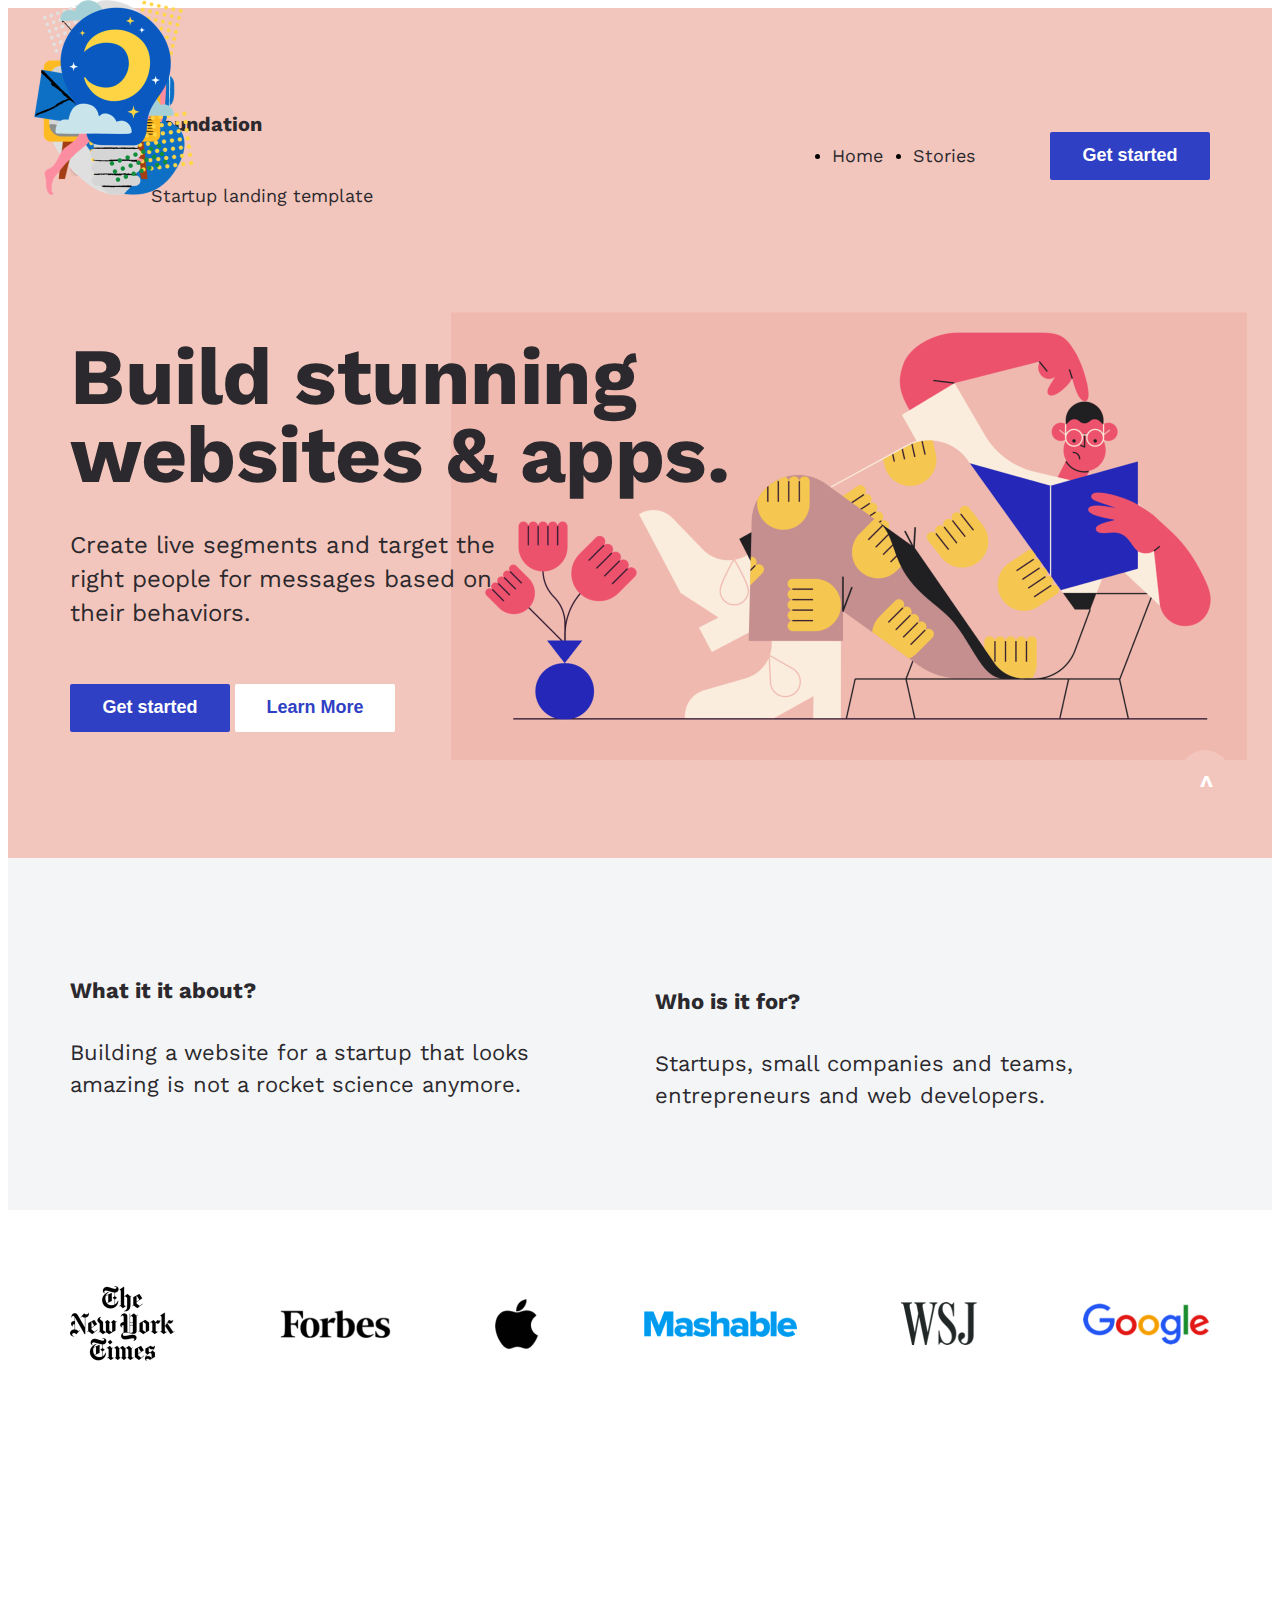
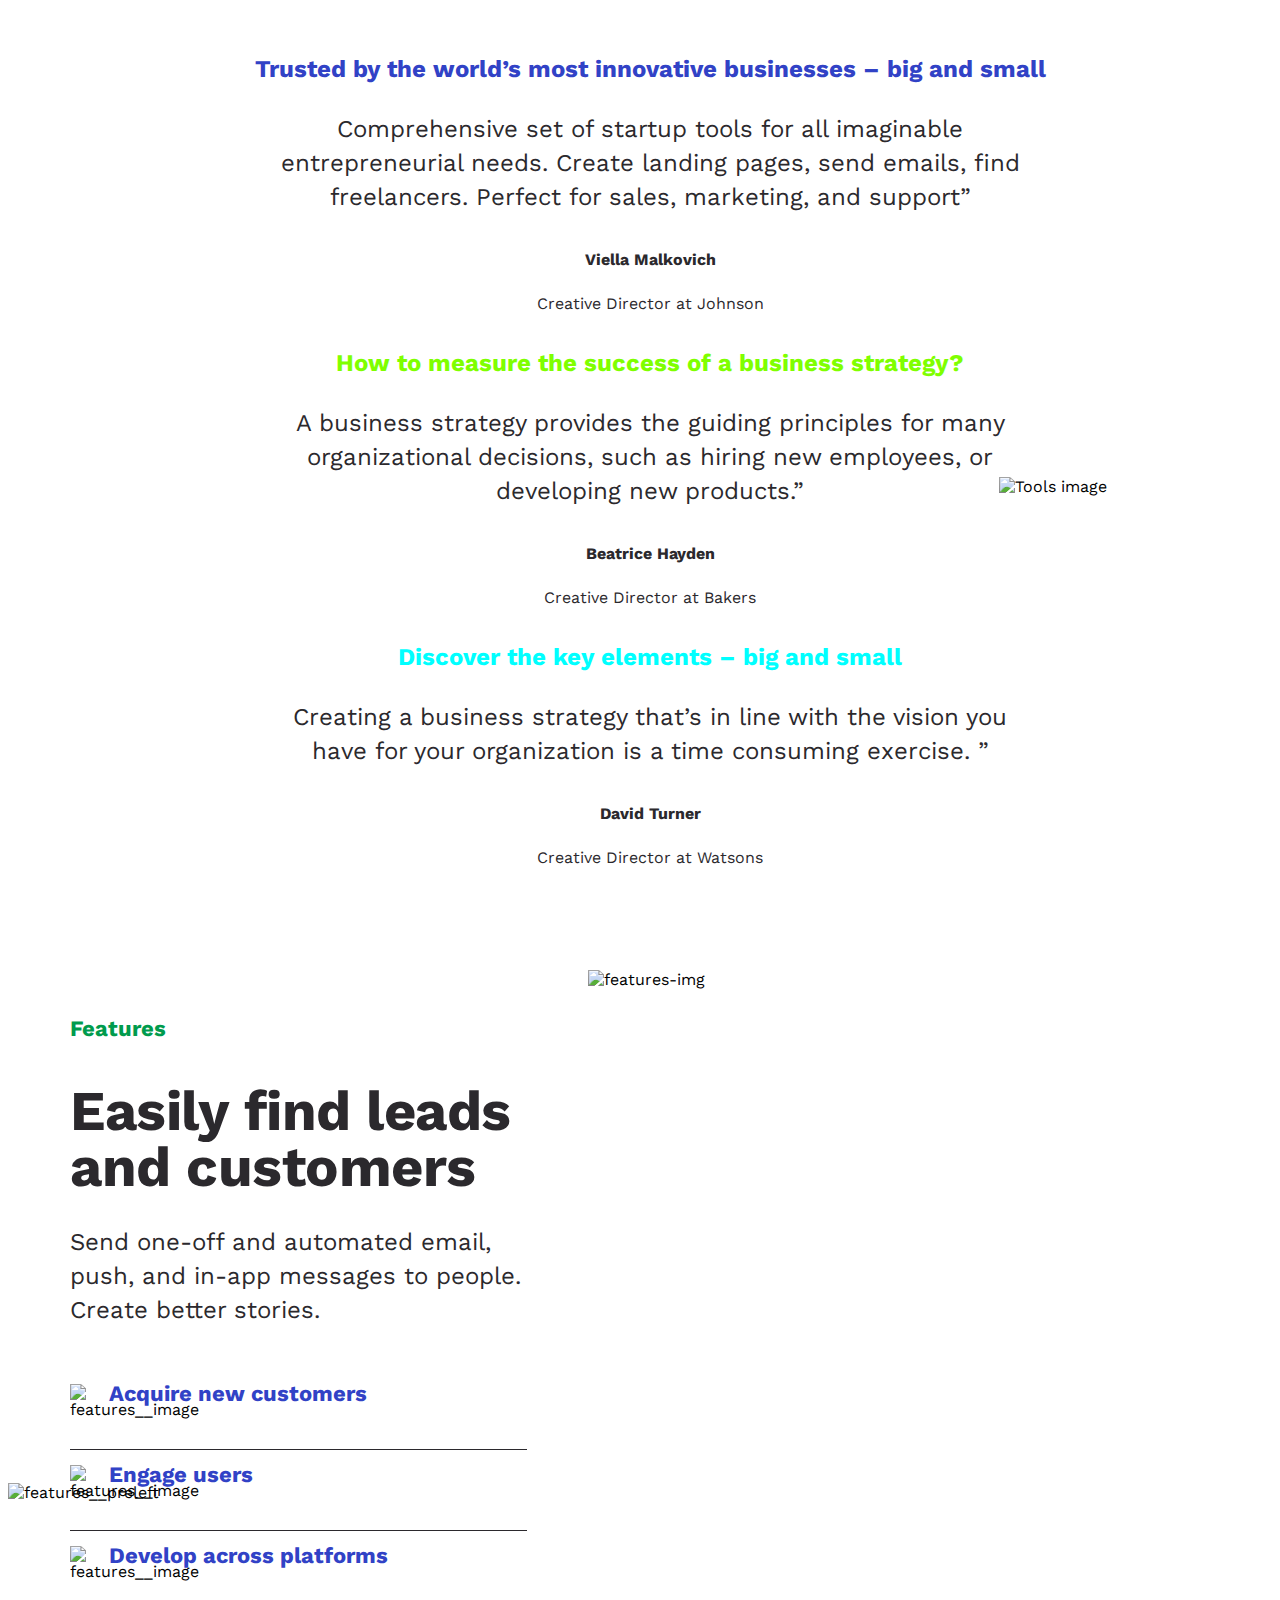
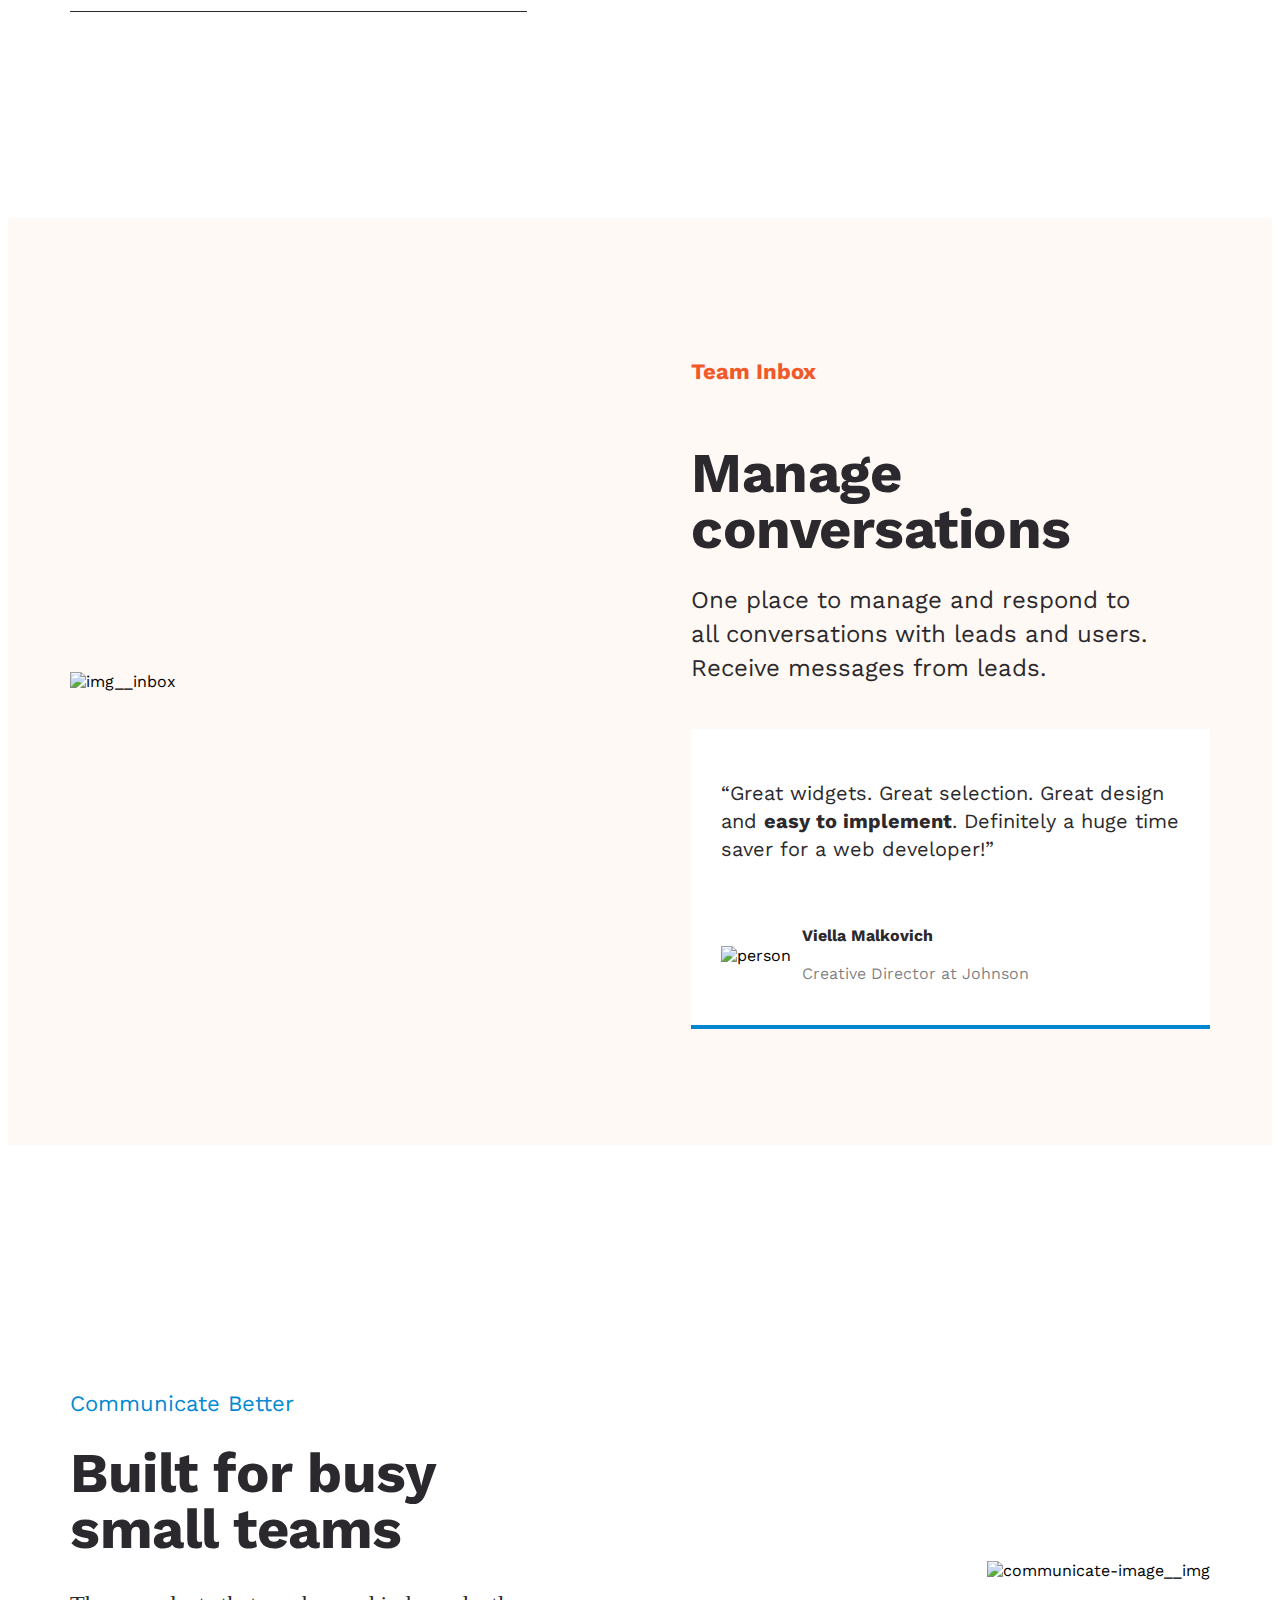
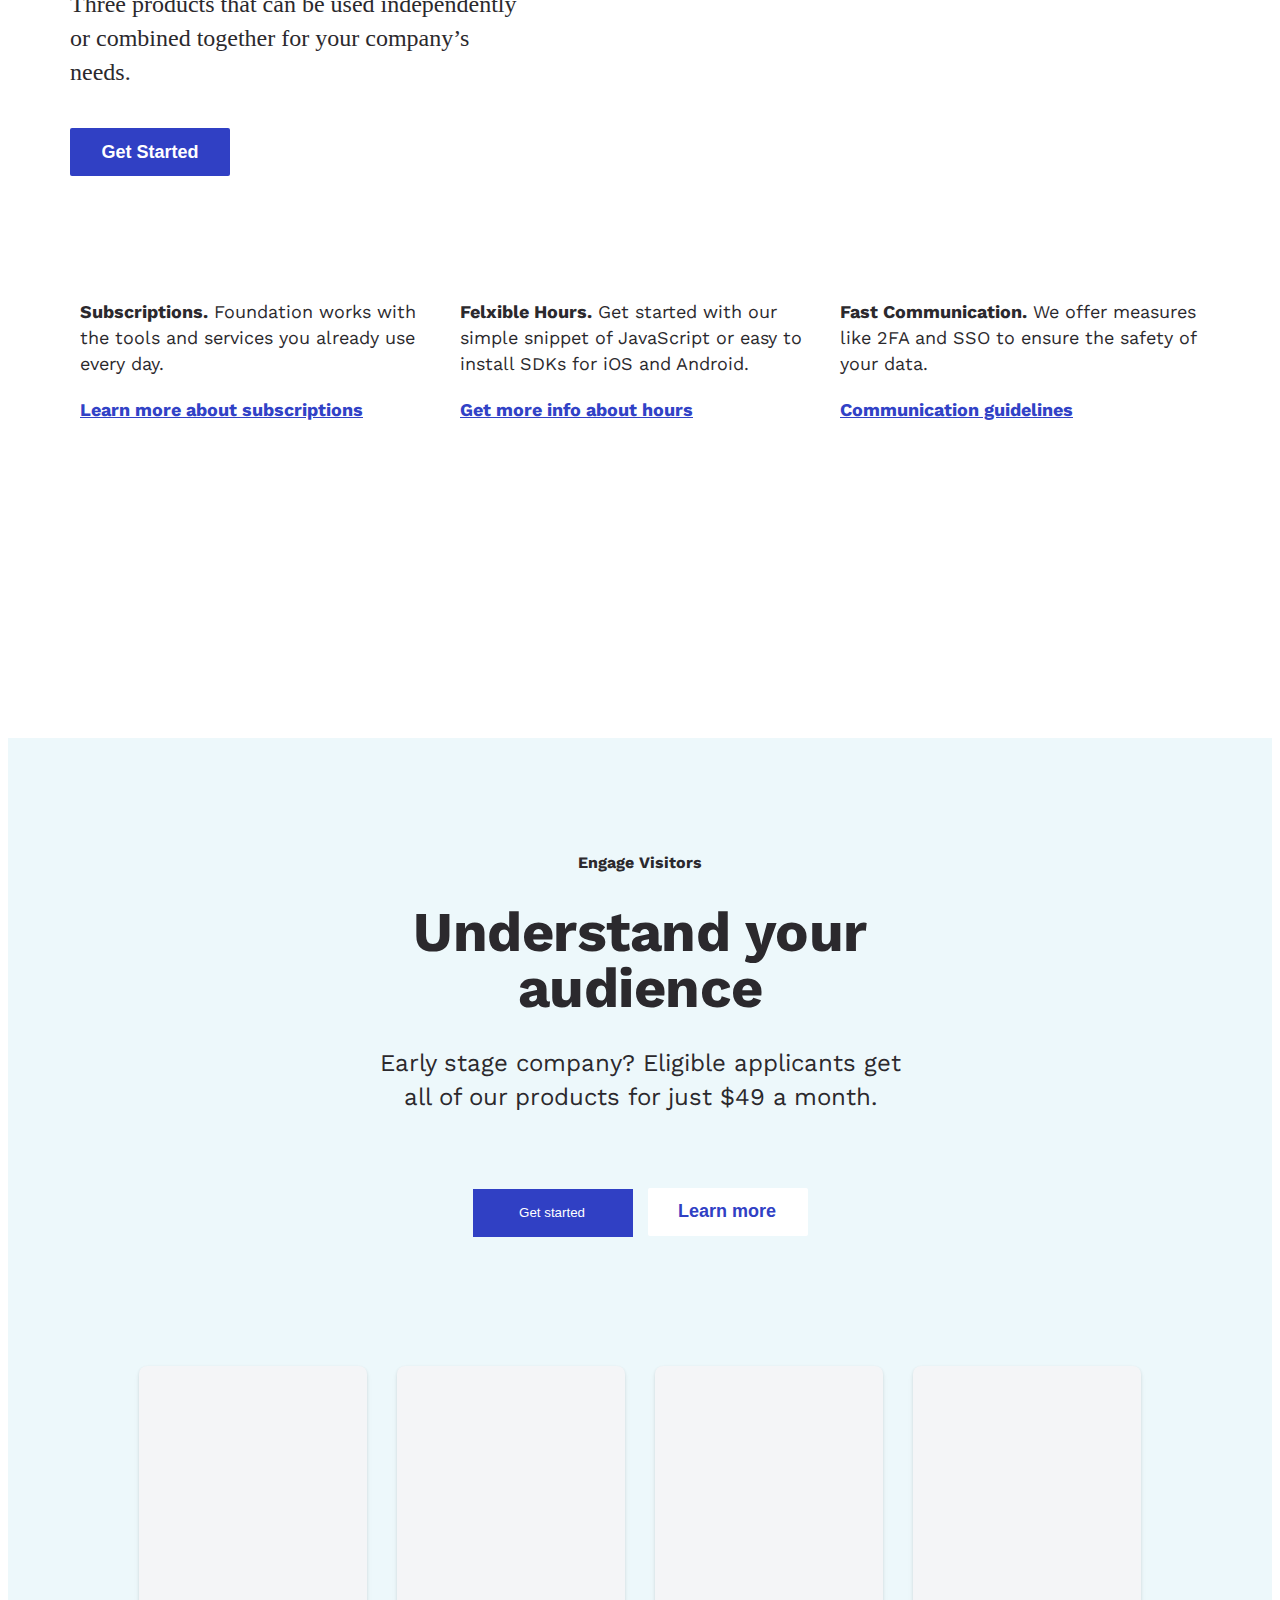
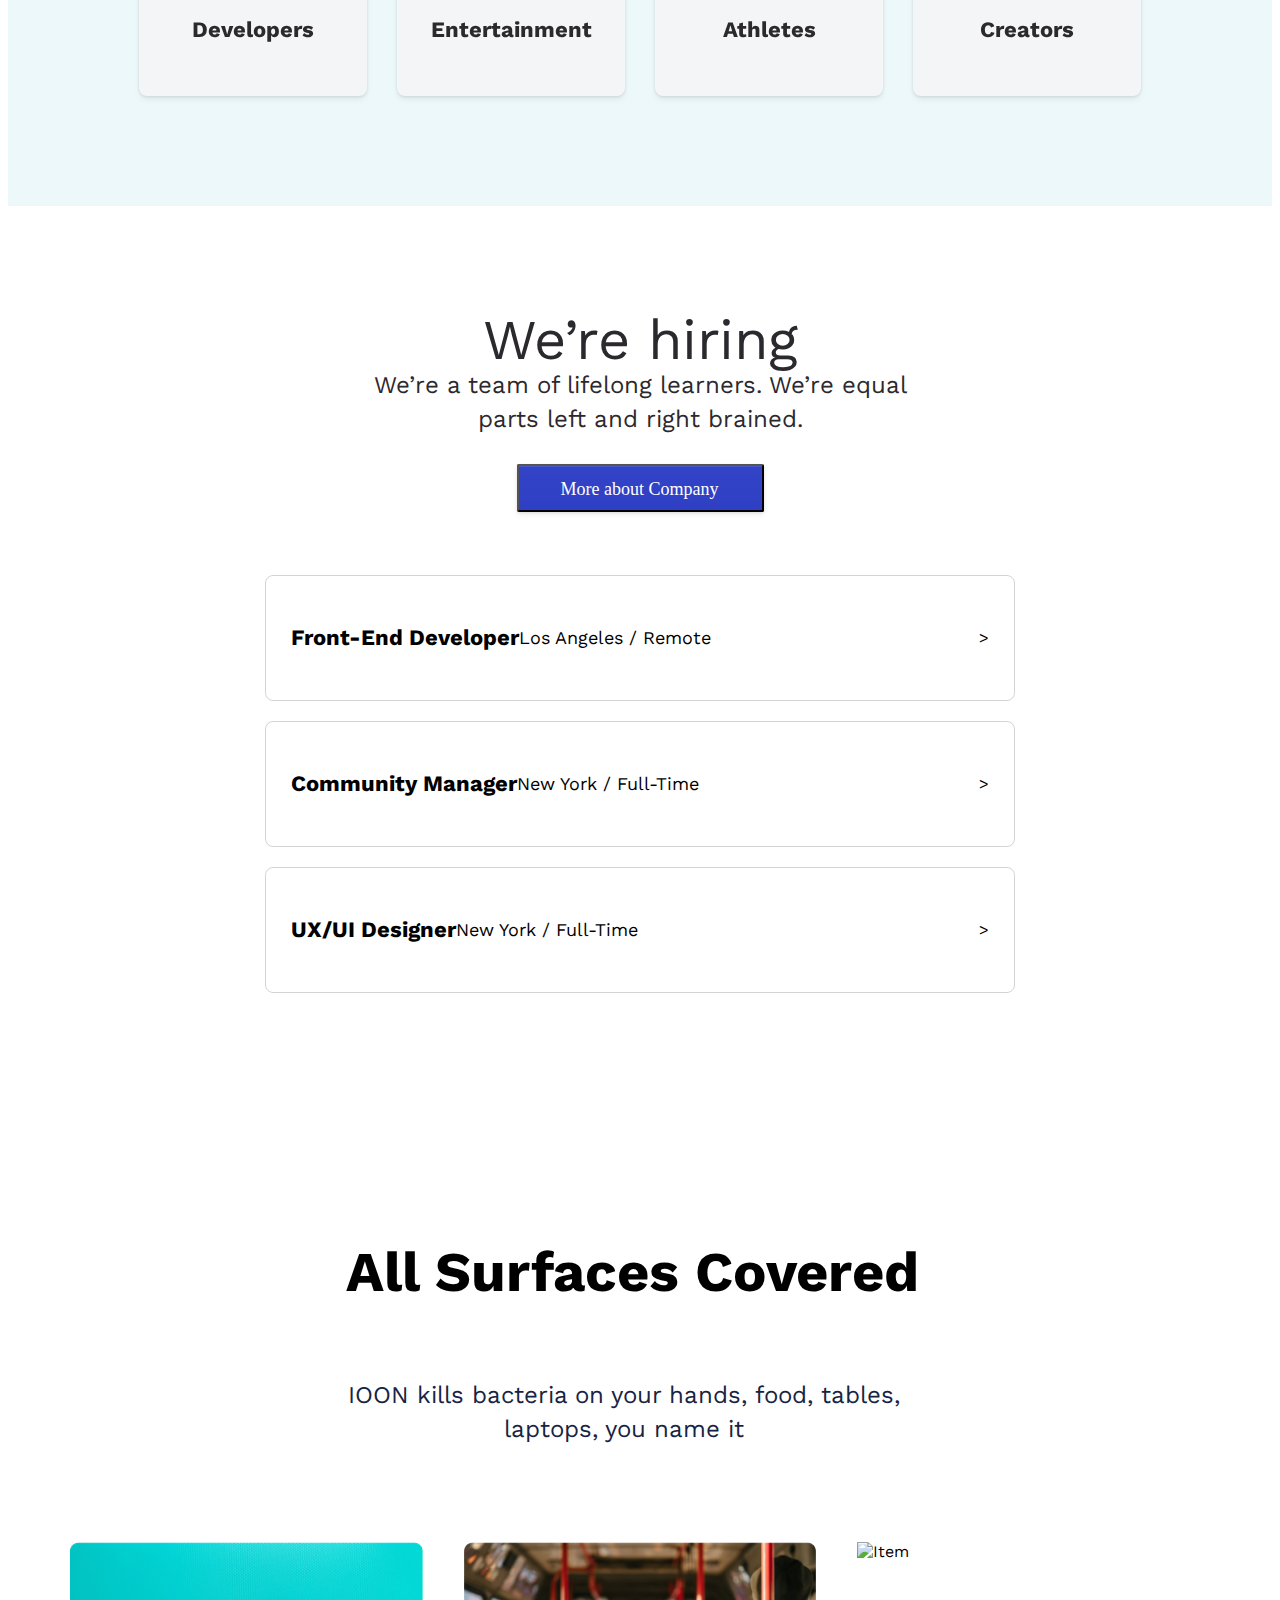
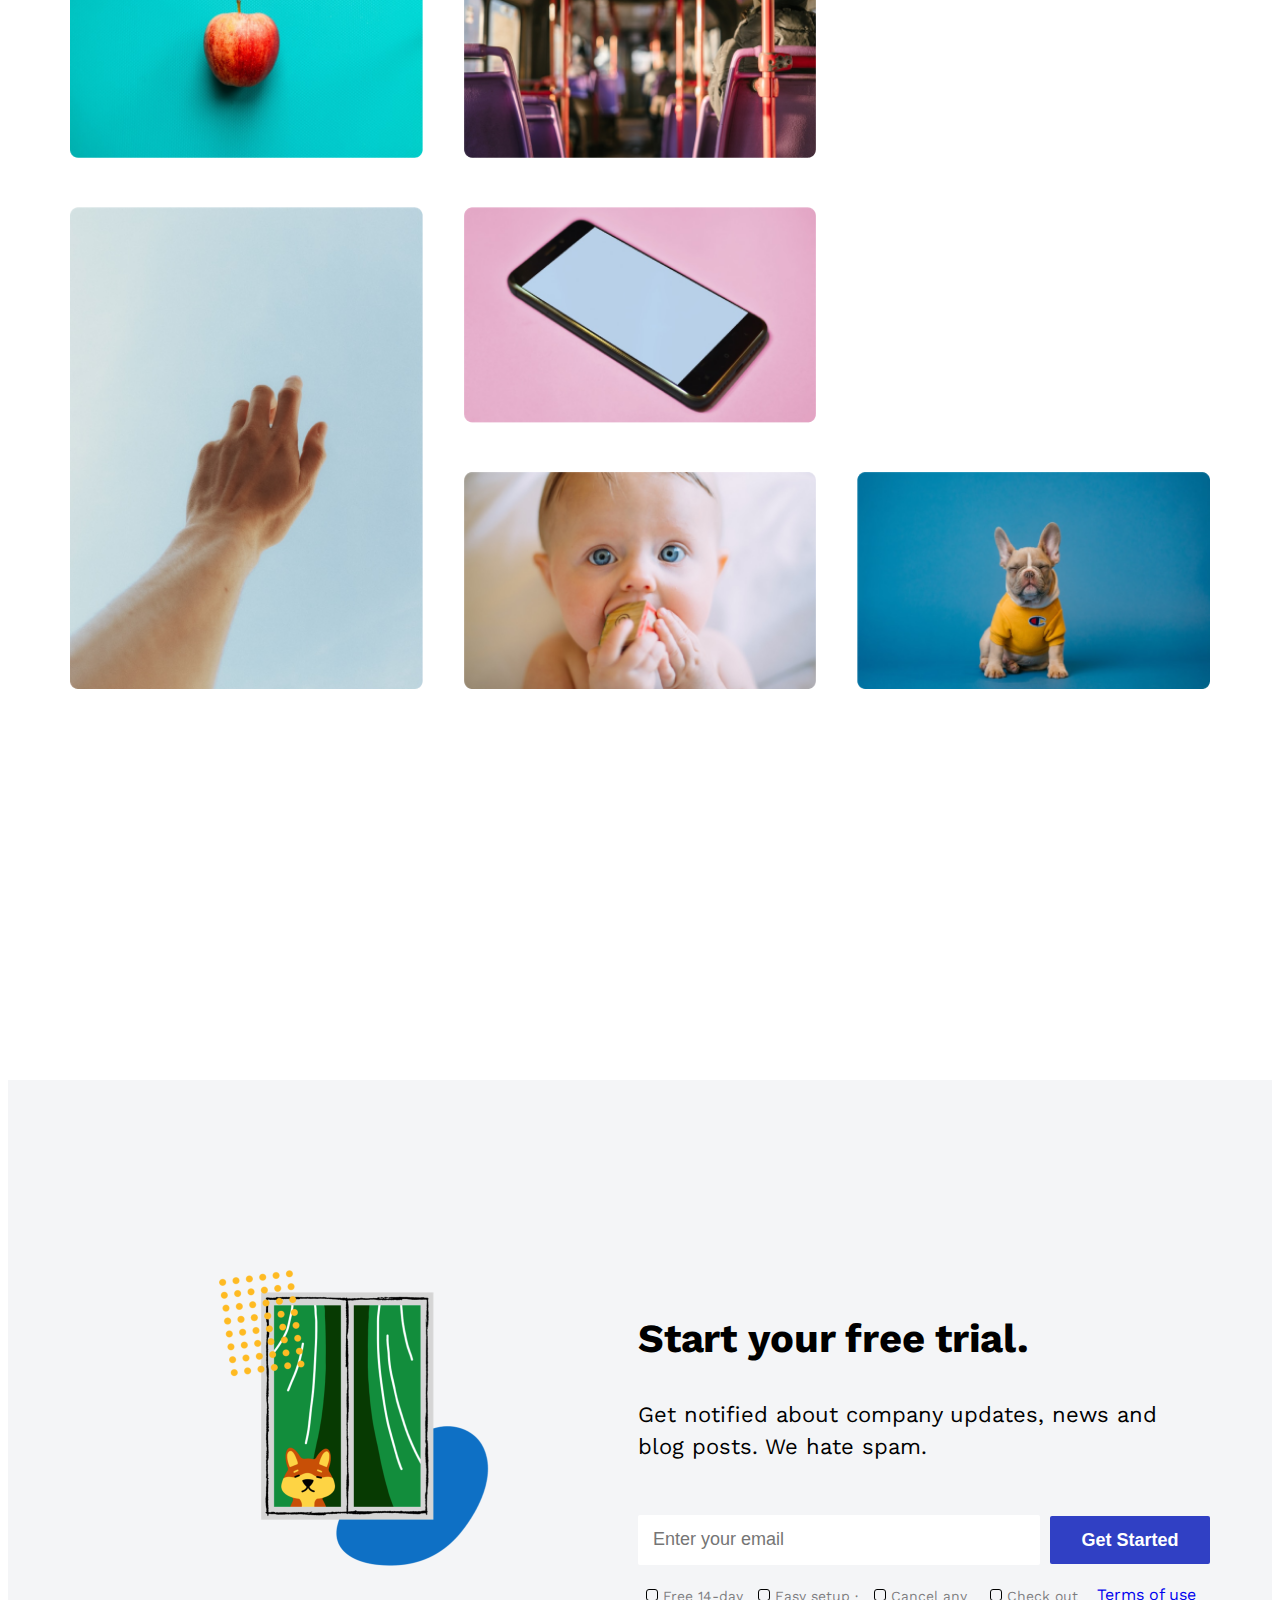
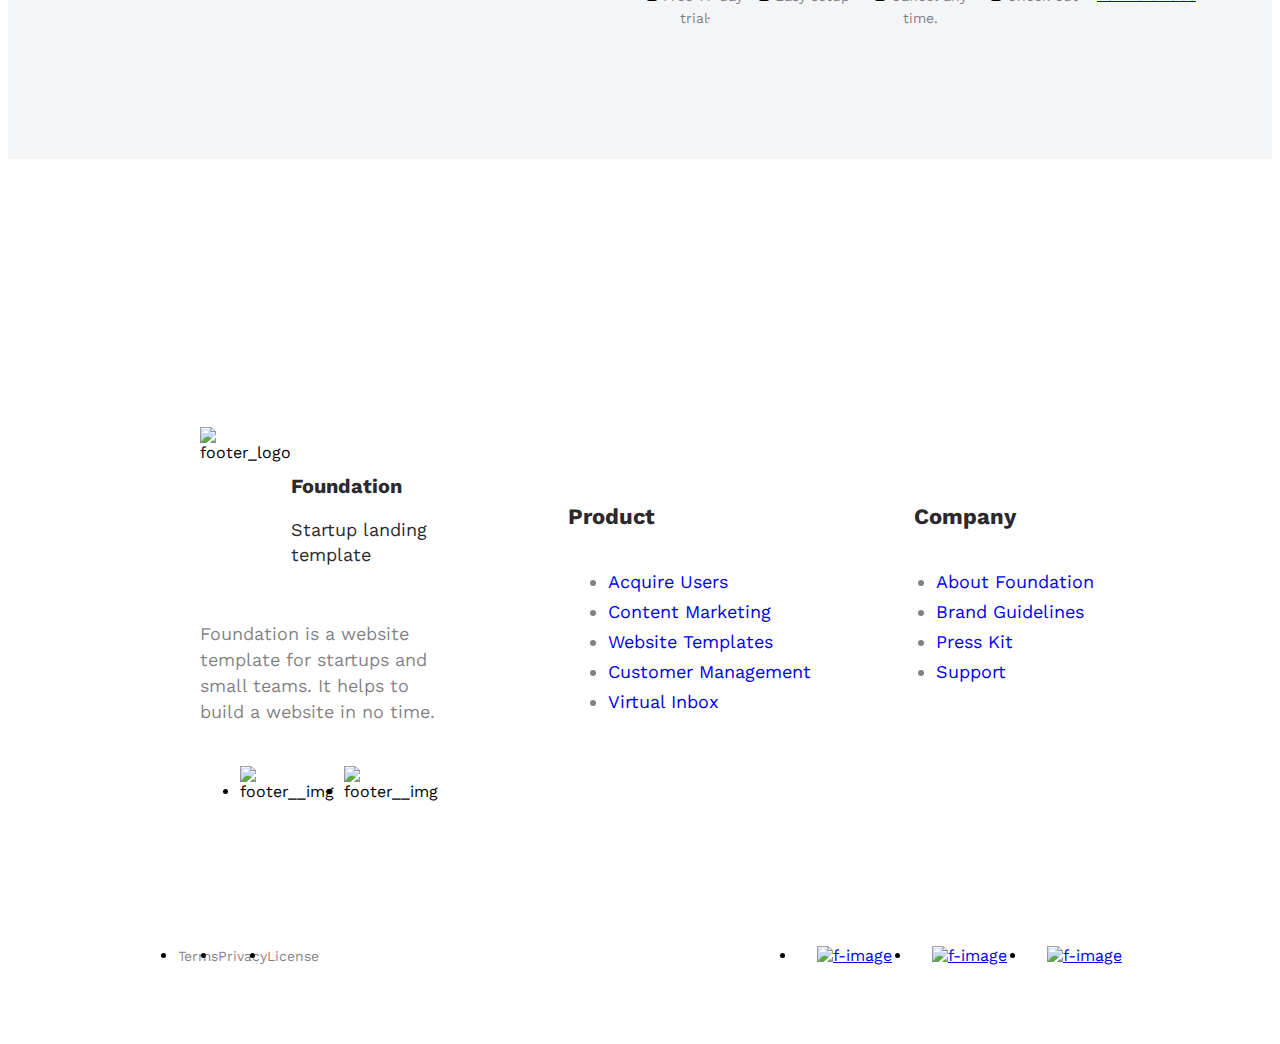
==== commit 48969c06: "Add files via upload" ====
--- a/index.html
+++ b/index.html
@@ -43,7 +43,7 @@
                         <a href="#" class="header__link" id="about-link">Home</a>
                     </li>
                     <li class="header__li">
-                        <a href="#" class="header__link">Stories</a>
+                        <a href="#" class="header__link" id="pictures-link">Stories</a>
                     </li>
                 </ul>
                 <button class="button">
@@ -72,7 +72,7 @@
         </div>
     </div>
             <div class="preview__image">
-                <img src="./img/preview/© icons8.com/ouch.png" alt="img__preview">
+                <img class='preview__img'src="./img/preview/© icons8.com/ouch.png" alt="img__preview">
     </div>
 </div>
     </section>
@@ -144,54 +144,48 @@
                        <p class="tools__position">
                                Creative Director at Johnson
                              </p>   
-                  <div class="tools__right">        
-                          <img src="./img/tools/© icons8.com/ouch.png" alt="Tools image" class="tools__image">
-                            </div>   
                                 </div>
             <div class="tools__content">
-                  <h4 class="tools__title">
-                    Trusted by the world’s most innovative businesses – big and small
+                  <h4 class="tools__title change--color-green">
+                    How to measure the success of a business strategy?
                         </h4>
                   <p class="tools__text">
-                         Comprehensive set of startup tools for all imaginable entrepreneurial needs. Create landing pages, send emails, find freelancers. Perfect for sales, marketing, and support”
+                    A business strategy provides the guiding principles for many organizational decisions, such as hiring new employees, or developing new products.”
                         </p>
                      <p class="tools__name">
-                         Viella Malkovich
+                         Beatrice Hayden
                         </p>
                     <p class="tools__position">
-                          Creative Director at Johnson
-                        </p> 
-                 <div class="tools__right">        
-                           <img src="./img/tools/© icons8.com/ouch.png" alt="Tools image" class="tools__image">
-                              </div>      
+                          Creative Director at Bakers
+                        </p>     
                                 </div>
        <div class="tools__content">
-             <h4 class="tools__title">
-                 Trusted by the world’s most innovative businesses – big and small
+             <h4 class="tools__title change--color-aqua">
+                Discover the key elements – big and small
                       </h4>
                           <p class="tools__text">
-                                   Comprehensive set of startup tools for all imaginable entrepreneurial needs. Create landing pages, send emails, find freelancers. Perfect for sales, marketing, and support”
+                            Creating a business strategy that’s in line with the vision you have for your organization is a time consuming exercise. ”
                                  </p>
                           <p class="tools__name">
-                                Viella Malkovich
+                                David Turner
                                        </p>
                              <p class="tools__position">
-                               Creative Director at Johnson
-                                          </p>   
-              <div class="tools__right">         
-                   <img src="./img/tools/© icons8.com/ouch.png" alt="Tools image" class="tools__image">
-                          </div>  
+                               Creative Director at Watsons
+                                    </p> 
                               </div>
-                 </div> 
+                      </div> 
+             <div class="tools__right">        
+                        <img src="./img/tools/© icons8.com/ouch.png" alt="Tools image" class="tools__image">
+                          </div>   
                 </div>
         </div>
     </section>
     <section class="features">
         <div class="features container">
-            <div class="features__preleft">
-                <img class='features__guy' src="./img/features/about.png.svg" alt="features__preleft">
-            </div>
             <div class="features__left flex">
+                <div class="features__preleft">
+                    <img class='features__guy' src="./img/features/about.png.svg" alt="features__preleft">
+                </div>
                 <div class="features__content">
                <h5 class=" features__pretitle ">
                 Features
@@ -460,7 +454,7 @@
             </div>
             </div>
     </section>
-    <section class="pictures container">
+    <section id="pictures"class="pictures container"> 
         <div class="pictures__aim">
             <h2 class="pictures__title">
                 All Surfaces Covered
--- a/style/style.css
+++ b/style/style.css
@@ -53,6 +53,7 @@
 
 .header__ul {
     margin-right: 75px;
+    
 }
 
 .header__li:first-of-type {
@@ -62,6 +63,7 @@
 .header__link:hover {
     font-weight: bold;
 }
+
 
 .button {
     width: 160px;
@@ -115,19 +117,19 @@
     margin-bottom: 4px;
 }
 
-   .check-wrapper {
-     display: none; 
-
-}
-
-.header_checkbox{
+.check-wrapper {
+    display: none;
+
+}
+
+.header_checkbox {
     opacity: 0;
-  }
+}
 
 @media screen and (max-width: 1250px) {
     .container {
         max-width: 800px;
-        
+
     }
 
     .header__all {
@@ -136,6 +138,8 @@
 
     .header__menu {
         position: relative;
+        width: 30px;
+        height: 30px;
     }
 
     .wrapper__check {
@@ -207,22 +211,25 @@
         font-weight: 400;
         margin-right: 95px;
     }
-}
- 
+
+    
+}
+
 
 
 
 
 .preview {
-    background-color:#F3C6BD;
+    background-color: #F3C6BD;
     padding-bottom: 126px;
-     position: relative;
- }
- 
+    position: relative;
+}
+
 
 
 .preview_container>div:first-of-type {
-    z-index: 4;
+    /* z-index: 4; */
+    z-index: 1;
 
 }
 
@@ -234,7 +241,7 @@
 .img__preview {
     max-width: 100%;
     width: 796px;
-    
+
 
 }
 
@@ -360,11 +367,6 @@
 }
 
 .audience__button-1:hover {
-    line-height: 13px;
-    color: #FFFFFF;
-    width: 160px;
-    height: 48px;
-    border: 2px;
     background-color: #666984;
     padding: 17px 29px 18px 28px;
     cursor: pointer;
@@ -381,10 +383,12 @@
     color: #3040C4;
     font-weight: 700;
     padding: 17px 29px 18px 28px;
-
-
-}
-
+}
+.audience__button-2:hover {
+    background-color: #666984;
+    cursor: pointer;
+   
+}
 .audience__list {
     display: grid;
     gap: 30px;
@@ -432,48 +436,49 @@
     justify-content: space-between;
 }
 
-.features{
-    padding: 133px 0 103px;
-    position: relative; 
-   
-}
-
- .features .container{
+.features {
+    padding: 30px 0 103px;
+    position: relative;
+
+}
+
+.features .container {
     max-width: 1140px;
     margin: 0 auto;
-} 
-
-.features__guy{
+    position: static;
+}
+
+.features__guy {
     position: absolute;
     left: 0;
     bottom: 35%;
 }
 
-.features__left{
+.features__left {
     flex-direction: column;
     margin-right: 126px;
     max-width: 457px;
     position: static;
 }
 
-.features__pretitle{
+.features__pretitle {
     font-size: 22px;
     line-height: 34px;
     color: #009B4D;
 }
 
-.features__title{
+.features__title {
     font-size: 56px;
     line-height: 56px;
     letter-spacing: -0.5px;
     color: #2B292D;
     max-width: 462px;
     font-weight: bold;
-    margin:24px 0 30px 0;
-
-}
-
-.features__text{
+    margin: 24px 0 30px 0;
+
+}
+
+.features__text {
     font-size: 24px;
     line-height: 34px;
     color: #2B292D;
@@ -481,69 +486,70 @@
     max-width: 462px;
 }
 
-.features__img{
+.features__img {
     position: absolute;
     right: 0;
-    bottom: 40%;
+    bottom: 60%;
     width: 684px;
     height: 591px;
-     max-width: 100%; 
-    top: 19%;
-}
-
-.features__items{
+    max-width: 100%;
+    top: 6%;
+}
+
+.features__items {
     box-sizing: border-box;
     align-items: flex-start;
     border-bottom: 1px solid #2B292D;
     mix-blend-mode: normal;
-    padding-bottom:22px;
+    padding-bottom: 22px;
     cursor: pointer;
     width: 100%;
 }
 
-.change--colors{
+.change--colors {
     border-bottom: 3px solid #3142C6;
 
 }
 
-.change--colors .about__icon{
-background-color: #3142C6;
-}
-
-.features__list{
+.change--colors .about__icon {
+    background-color: #3142C6;
+}
+
+.features__list {
     justify-content: flex-start;
     align-items: flex-start;
- 
-}
-.features__icon{
-    width:24px;
-    height:24px;
+
+}
+
+.features__icon {
+    width: 24px;
+    height: 24px;
     margin-top: 15px;
 }
 
-.features-scale-icon{
+.features-scale-icon {
     transform: scale(1.8);
 }
 
 
-.features__newtitle{
+.features__newtitle {
     font-size: 22px;
     line-height: 26px;
     color: #3142C6;
     font-weight: bold;
     max-width: 418px;
-   margin: 0 0 8px 15px;
-   padding: 12px 0;
-  
-    
-}
-
-.features__newtext{
+    margin: 0 0 8px 15px;
+    padding: 12px 0;
+
+
+}
+
+.features__newtext {
     font-size: 18px;
     line-height: 26px;
     color: #2B292D;
     max-width: 457px;
-     display: none;   
+    display: none;
 
 }
 
@@ -700,38 +706,38 @@
     max-width: 360px;
 }
 
-.about{
+.about {
     padding: 106px 0 90px;
 }
 
-.about__team{
+.about__team {
     text-align: center;
     margin: 0 auto;
 }
 
-.about__teamtitle{
+.about__teamtitle {
     font-size: 56px;
     line-height: 56px;
     text-align: center;
     letter-spacing: -0.5px;
     color: #2B292D;
     max-width: 555px;
-    margin: 0 auto ;
+    margin: 0 auto;
     align-items: center;
     margin-bottom: 20px;
 }
 
-.about__teamtext{
+.about__teamtext {
     font-size: 24px;
     line-height: 34px;
     text-align: center;
     color: #2B292D;
-    max-width: 555px;  
+    max-width: 555px;
     margin: 0 auto;
     margin-bottom: 28px;
 }
 
-.about__button{
+.about__button {
     font-family: 'WorkSans';
     font-size: 18px;
     line-height: 13px;
@@ -745,41 +751,41 @@
     padding: 17px 29px 18px 28px;
 }
 
-.about__company{
+.about__company {
     margin-top: 63px;
 }
 
-.about__items{
+.about__items {
     max-width: 750px;
     margin: 0 auto 20px;
     box-sizing: border-box;
     padding: 26px 25px;
     border: 1px solid rgba(43, 41, 45, 0.2);
     border-radius: 8px;
-    
-}
-
-.about-rotate-icon{
+
+}
+
+.about-rotate-icon {
     transform: rotate(90deg);
     transition: 300ms;
 }
 
-.about__pretitle{
+.about__pretitle {
     font-size: 22px;
     line-height: 28px;
     font-weight: bold;
     max-width: 408px;
 }
 
-.about__location{
+.about__location {
     font-size: 18px;
     line-height: 24px;
     max-width: 232px;
-  
-}
-
-
-.about__text{
+
+}
+
+
+.about__text {
     margin-top: 3px;
     max-width: 410px;
     font-weight: 400;
@@ -787,11 +793,22 @@
     line-height: 26px;
     display: none;
 }
-.change-color{
-    color:white;
+
+.about__button{
+    position: relative;
+}
+
+.about__button:hover{
+    transform: scale(1,2);
+    transition: 400;
+    cursor: pointer;
+}
+
+.change-color {
+    color: white;
     background-color: #3141C5;
-   border: 2px solid #3141C5;
-   transition: 300ms;
+    border: 2px solid #3141C5;
+    transition: 300ms;
 }
 
 .pictures {
@@ -989,40 +1006,40 @@
     color: rgba(49, 66, 198, 1);
 }
 
-.footer{
+.footer {
     background-color: #fff;
     padding: 134px 0 53px;
 }
 
-.footer .container{
+.footer .container {
     flex-direction: row;
     justify-content: space-between;
 }
 
-.footer__content{
+.footer__content {
     padding-bottom: 59px;
 }
 
- .footer__apps{
+.footer__apps {
     flex-direction: column;
     justify-content: start;
     align-items: start;
     margin-left: 130px;
-} 
-
-.footer__logo{
-     flex-direction: row;
-    align-items:start;
-}
-
-.footerlogo_info{
+}
+
+.footer__logo {
+    flex-direction: row;
+    align-items: start;
+}
+
+.footerlogo_info {
     flex-direction: column;
     margin-bottom: 18px;
- 
-
-}
-
-.footerlogo__title{
+
+
+}
+
+.footerlogo__title {
     font-weight: 700;
     font-size: 20px;
     line-height: 25px;
@@ -1031,15 +1048,15 @@
 }
 
 
-.footerlogo__text{
+.footerlogo__text {
     font-weight: 400;
     font-size: 18px;
     line-height: 25px;
     color: #2B292D;
-  
-}
-
-.footer__text{
+
+}
+
+.footer__text {
     font-size: 18px;
     line-height: 26px;
     color: rgba(43, 41, 45, 0.6);
@@ -1048,34 +1065,34 @@
 }
 
 
-.footer__li:not(:last-of-type){
+.footer__li:not(:last-of-type) {
     margin-right: 10px;
 }
 
-.footer__info{
+.footer__info {
     text-align: start;
     justify-content: space-between;
     margin: 0 130px 47px;
-    
-}
-
-.footer__left{
+
+}
+
+.footer__left {
     flex-direction: column;
     margin-right: 29px;
-    align-items: flex-start; 
+    align-items: flex-start;
     width: 265px;
- 
-   
-}
-
-.footer__right{
+
+
+}
+
+.footer__right {
     flex-direction: column;
     align-items: center;
-    width: 265px;     
-}
-
-
-.footer__title{
+    width: 265px;
+}
+
+
+.footer__title {
     font-size: 22px;
     line-height: 28px;
     color: #2B292D;
@@ -1083,7 +1100,7 @@
     margin-bottom: 18px;
     max-width: 265px;
     margin-right: 60px;
-   
+
 }
 
 
@@ -1093,52 +1110,62 @@
 
 }
 
-.found__ul{
+.found__ul {
     font-size: 18px;
     line-height: 30px;
     color: rgba(43, 41, 45, 0.6);
-    height:185px;
-    
-}
-
-.found_link{
+    height: 185px;
+
+}
+
+.found_link {
     text-decoration: none;
 }
 
-.foot__left{
-     width: 180px; 
+.foot__left {
+    width: 180px;
     margin-left: 130px;
 }
 
-.foot__link{
+.foot__link {
     font-size: 14px;
     line-height: 22px;
     color: rgba(43, 41, 45, 0.6);
     text-decoration: none;
 }
 
-.footer__second{
+.footer__second {
     flex-direction: row;
     margin-right: 130px;
-   
-}
-
-.fsocials__link{
-    margin:17px 20px 53px;
-}
-
-.modal-overlay{
+
+}
+
+.fsocials__link {
+    margin: 17px 20px 53px;
+}
+
+.footer__image {
+    position: relative;
+}
+
+.footer__image:hover {
+    transform: scale(1, 2);
+    transition: 200;
+    cursor: pointer;
+}
+
+.modal-overlay {
     display: none;
     position: fixed;
     background-color: rgba(0, 0, 0, 0.3);
-    top:0;
-    left:0;
+    top: 0;
+    left: 0;
     right: 0;
     bottom: 0;
     z-index: 99;
 }
 
-.modal{
+.modal {
     max-width: 550px;
     text-align: center;
     background-color: #FFFFFF;
@@ -1147,23 +1174,23 @@
     border-radius: 20px;
 
     position: absolute;
-    top:50%;
-    left:50%;
-    transform: translate(-50%,-50%);
-
-}
-
-.close{
+    top: 50%;
+    left: 50%;
+    transform: translate(-50%, -50%);
+
+}
+
+.close {
     position: absolute;
-    top:20px;
-    right:40px;
+    top: 20px;
+    right: 40px;
     cursor: pointer;
 }
 
-#up{
+#up {
     display: block;
     position: fixed;
-    width:50px;
+    width: 50px;
     height: 50px;
     font-size: 22px;
     font-weight: bold;
@@ -1179,13 +1206,13 @@
 
 }
 
-#up span{
+#up span {
     position: absolute;
-    top:50%;
-    left:50%;
+    top: 50%;
+    left: 50%;
     display: inline-block;
-    transform: rotate(-90deg) translate(50%,-25%);
-    
+    transform: rotate(-90deg) translate(50%, -25%);
+
 }
 
 
@@ -1197,7 +1224,7 @@
     }
 
 
-   
+
 
 
 }
@@ -1210,7 +1237,7 @@
 
     /* header */
 
-    .header{
+    .header {
         padding-bottom: 0;
     }
 
@@ -1222,23 +1249,25 @@
         display: block;
         position: fixed;
         background-color: beige;
-        top:0;
+        top: 0;
         left: 0;
-        right: 0;  
+        right: 0;
         text-align: center;
         padding-top: 20px;
         margin-bottom: 50px;
-        z-index: 8;
-        height:max-content;
-    }
-  
-    .check-wrapper{
+        /* z-index: 8; */
+        height: max-content;
+        z-index: 2;
+    }
+
+    .check-wrapper {
         z-index: 9;
     }
 
-    .header_checkbox{
+    .header_checkbox {
         z-index: 10;
     }
+
     /* 
     preview */
 
@@ -1249,12 +1278,12 @@
 
     .container {
         padding-top: 26px;
-       
+
     }
 
     .preview_container {
         flex-direction: column;
-        
+
     }
 
     .preview_container>div:last-of-type {
@@ -1303,6 +1332,16 @@
         margin-bottom: 66px;
     }
 
+    .about__button{
+        position: relative;
+    }
+
+    .about__button:hover{
+        transform: scale(1,2);
+        transition: 400;
+        cursor: pointer;
+    }
+
 
     /* brands */
 
@@ -1347,6 +1386,11 @@
         margin: 0 auto 41px;
         font-size: 20px;
         line-height: 26px;
+    }
+
+    .features .container {
+        display: flex;
+        flex-direction: column;
     }
 
     .inbox__response {
@@ -1486,27 +1530,35 @@
         margin: 0 auto;
     }
 
-    .about{
+    .about {
         padding: 87px 0 106px;
     }
 
-    
-    .about__teamtitle{
+
+    .about__teamtitle {
         font-size: 48px;
         line-height: 56px;
     }
-    .about__teamtext{
+
+    .about__teamtext {
         font-size: 20px;
         line-height: 26px;
     }
 
-    .about-rotate-icon{
+    .about-rotate-icon {
         transform: rotate(90deg);
         transition: 300ms;
     }
-    
-
-
+
+    .about__button{
+        position: relative;
+    }
+
+    .about__button:hover{
+        transform: scale(1,2);
+        transition: 400;
+        cursor: pointer;
+    }
 
     /* pictures */
 
@@ -1609,69 +1661,210 @@
         width: 180px;
         height: 46px;
     }
-    .trial__check{
-        margin:0 auto;
+
+    .trial__check {
+        margin: 0 auto;
         justify-content: space-around;
     }
 
 
-    .flex__container-column{
-        flex-direction: column;
-   
-    }
-
-    .flex__info-column{
-        flex-direction: column;
-        margin:0 auto;
+    .flex__container-column {
+        flex-direction: column;
+
+    }
+
+    .flex__info-column {
+        flex-direction: column;
+        margin: 0 auto;
         margin-left: 425px;
     }
-    .footer__left{
+
+
+    .features {
+        margin-top: 200px;
+    }
+
+    .features__container {
+        display: flex;
+        flex-direction: column;
+        align-items: center;
+        justify-content: center;
+    }
+
+    .features__guy {
+        display: none;
+    }
+
+    .features__left {
+        margin: 0 auto;
+        align-items: center;
+        justify-content: center;
+    }
+
+    .features__content {
+        margin: 0 auto;
+        max-width: 394px;
+
+    }
+
+    .features__newtitle {
+        max-width: 264px;
+        align-items: center;
+    }
+
+    .features__title {
+        max-width: 462px;
+        text-align: center;
+        margin-bottom: 60px;
+    }
+
+    .features__newtext {
+        font-size: 24px;
+        line-height: 34px;
+        max-width: 394px;
+    }
+
+    .features__text {
+        max-width: 392px;
+        text-align: center;
+        margin-bottom: 60px;
+    }
+
+    .features__img {
+        display: block;
+        position: static;
+        width: 538px;
+        height: 446px;
+        margin: 0 auto;
+        align-items: center;
+    }
+
+    .features__pretitle {
+        font-size: 22px;
+        line-height: 34px;
+        color: rgba(0, 155, 77, 1);
+        max-width: 92px;
+        text-align: center;
+        margin: 0 auto;
+
+    }
+
+    .features__items .change--colors {
+        border-bottom: 4px solid #3142C6;
+
+    }
+
+    .features__items {
+        margin-bottom: 40px;
+    }
+/* 
+
+    .footer__left {
         margin: 0 auto;
         width: 290px;
         align-items: flex-start;
-        
-    }
- 
-    .footer__right{
+
+    }
+
+    .footer__right {
         align-items: flex-start;
         width: 290px;
     }
-    
-    .footerlogo_info{
+
+    .footerlogo_info {
         max-width: 343px;
         box-sizing: border-box;
     }
 
-    .footerlogo__text{
+    .footerlogo__text {
         max-width: 343px;
     }
 
-    .footer__img{
+    .footer__img {
         width: 135px;
         height: 39.14px;
     }
 
-  .flex__bottom-column{
-    flex-direction: column;
-    text-align: start;
-    align-items:center;
-  }
-
-   .foot__left{
-    margin:0;
-    margin:0 75px 20px 0;
+    .flex__bottom-column {
+        flex-direction: column;
+        text-align: start;
+        align-items: center;
+    }
+
+    .foot__left {
+        margin: 0;
+        margin: 0 75px 20px 0;
+
+    }
+
+    .foot__link {
+        margin-right: 20px;
+    }
+
+    .fsocials_ul {
+        margin-bottom: 45px;
+    }
+
+    .footer__image {
+        position: relative;
+    }
+
+    .footer__image:hover {
+        transform: scale(1, 2);
+        transition: 200;
+        cursor: pointer;
+    } */
+
     
-  } 
-
-  .foot__link{
-    margin-right: 20px;
-  }
-
-  .fsocials_ul{
-    margin-bottom: 45px;
-  }
-
-  
+
+    .footer .container {
+        flex-direction: column;
+        justify-content: space-between;
+        padding-right: 100px;
+
+    }
+
+
+    .footer__apps {
+        flex-direction: column;
+        justify-content: start;
+        align-items: center;
+    }
+
+    .footer__left {
+            flex-direction: column;
+            margin-left: 100px;
+            align-items: flex-start;
+            width: 265px;
+    }
+
+    .footer__right{
+        margin-right: 40px;
+    }
+
+    .flex__info-column {
+        margin: 0 auto;
+    }
+
+    .footer__text {
+        text-align: center;
+    }
+
+    .footer__image {
+        position: relative;
+    }
+
+    .footer__image:hover {
+        transform: scale(1, 2);
+        transition: 200;
+        cursor: pointer;
+    }
+
+    .footer__info{
+        justify-content: center;
+    }
+
+
 }
 
 
@@ -1693,18 +1886,18 @@
         display: block;
         position: fixed;
         background-color: beige;
-        top:0;
+        top: 0;
         left: 0;
-        right: 0; 
-        bottom: 0; 
+        right: 0;
+        bottom: 0;
         text-align: center;
         padding-top: 10px;
         margin-bottom: 80px;
     }
 
-        .header button{
-            margin-right: 85px;
-        }
+    .header button {
+        margin-right: 85px;
+    }
 
     /* 
     preview */
@@ -1720,6 +1913,15 @@
         right: 25px;
     }
 
+    .about__button{
+        position: relative;
+    }
+
+    .about__button:hover{
+        transform: scale(1,2);
+        transition: 400;
+        cursor: pointer;
+    }
     /* brands */
 
 
@@ -1732,6 +1934,55 @@
         max-width: 100%;
     }
 
+
+    .features {
+        margin-top: 200px;
+    }
+
+    .features .container {
+        display: flex;
+        flex-direction: column;
+        padding: 0;
+        justify-content: center;
+        align-items: center;
+    }
+
+    .features__img {
+        margin: 0 auto;
+        align-items: center;
+        margin-right: 20px;
+    }
+
+    .features__pretitle {
+        font-size: 22px;
+        line-height: 34px;
+        color: rgba(0, 155, 77, 1);
+        max-width: 92px;
+        text-align: center;
+        margin: 0 auto;
+
+    }
+
+    .features__items .change--colors {
+        border-bottom: 4px solid #3142C6;
+
+
+    }
+
+    .features__left {
+        align-items: center;
+    }
+
+    .features__items {
+        margin-bottom: 40px;
+    }
+
+    .features__img {
+        position: static;
+        width: 290px;
+        height: 240px;
+    }
+
     .purpose__content {
         max-width: 432px;
         margin: 69px 0 34px;
@@ -1806,11 +2057,47 @@
         text-align: center;
     }
 
-    .flex__info-column{
+    .flex__info-column {
         padding-left: 50px;
         margin: 0 auto;
-      
-    }
+
+    }
+
+
+
+    .footer .container {
+        flex-direction: column;
+        justify-content: space-between;
+        padding-right: 100px;
+
+    }
+
+
+    .footer__apps {
+        flex-direction: column;
+        justify-content: start;
+        align-items: center;
+    }
+
+    .flex__info-column {
+        margin: 0 auto;
+    }
+
+    .footer__text {
+        text-align: center;
+    }
+
+    .footer__image {
+        position: relative;
+    }
+
+    .footer__image:hover {
+        transform: scale(1, 2);
+        transition: 200;
+        cursor: pointer;
+    }
+
+
 }
 
 @media screen and (max-width:550px) {
@@ -1822,16 +2109,26 @@
         display: block;
         position: fixed;
         background-color: beige;
-        top:0;
+        top: 0;
         left: 0;
-        right: 0; 
-        bottom: 0; 
+        right: 0;
+        bottom: 0;
         text-align: center;
         padding-top: 10px;
         margin-bottom: 80px;
         margin-right: 80px;
     }
 
+    .about__button{
+        position: relative;
+    }
+
+    .about__button:hover{
+        transform: scale(1,2);
+        transition: 400;
+        cursor: pointer;
+    }
+
     .purpose__content {
         max-width: 432px;
         margin: 69px 0 34px;
@@ -1849,6 +2146,12 @@
         position: static;
     }
 
+    .preview__img {
+        height: max-content;
+        width: 100%;
+    }
+
+    
     /* inbox */
 
     .inbox {
@@ -1895,6 +2198,47 @@
     .info__title {
         font-size: 36px;
         line-height: 48px;
+
+    }
+
+
+    .features {
+        margin-top: 200px;
+    }
+
+    .features .container {
+        display: flex;
+        flex-direction: column;
+        padding: 0;
+        justify-content: center;
+        align-items: center;
+    }
+
+
+    .features__guy {
+        display: none;
+    }
+
+    .features__left {
+        margin: 0 auto;
+
+    }
+
+
+    .features__text {
+        max-width: 290px;
+    }
+
+    .features__img {
+        display: block;
+        margin: 0 auto;
+        position: static;
+        margin-right: 10px;
+
+    }
+
+    .features__items .change--colors {
+        border-bottom: 4px solid #3142C6;
 
     }
 
@@ -1964,7 +2308,7 @@
         margin: 0 auto;
     }
 
-     .freetrial__button {
+    .freetrial__button {
         width: 120px;
         height: 46px;
         max-width: 100%;
@@ -1974,16 +2318,45 @@
         flex-direction: column;
     }
 
-    .trial__check{
+    .trial__check {
         max-width: 430px;
     }
-/* 
-    .trial__check:nth-child(5){
-        display: block;
-        max-width: 160px;
-        width: 100%;
-    } */
-    
+
+
+    .trial__menu {
+        margin-top: 20px;
+    }
+
+
+
+    .footer .container {
+        flex-direction: column;
+        justify-content: space-between;
+        padding-right: 100px;
+
+    }
+
+
+    .footer__apps {
+        flex-direction: column;
+        justify-content: start;
+        align-items: start;
+    }
+
+    .footer__image {
+        position: relative;
+    }
+
+    .footer__image:hover {
+        transform: scale(1, 2);
+        transition: 200;
+        cursor: pointer;
+    }
+
+    .flex__info-column {
+        margin: 0 auto;
+    }
+
 }
 
 
@@ -1999,31 +2372,40 @@
         padding: 8px 0 40px;
     }
 
-    
+
     .header_checkbox:checked~.header__all {
         display: block;
         position: fixed;
         background-color: beige;
-        top:0;
+        top: 0;
         left: 0;
-        right: 0; 
-        bottom: 0; 
+        right: 0;
+        bottom: 0;
         text-align: center;
         padding-top: 0;
         margin-bottom: 80px;
         margin-right: 150px;
     }
-    .header button{
-        height:50px;
-        width:150px;
+
+    .header button {
+        height: 50px;
+        width: 150px;
         font-weight: 100;
         margin-bottom: 40px;
 
-    } 
-
-    .logo{
-        flex-direction: column;
-    }
+    }
+
+    .preview__img {
+        height: max-content;
+        max-width: 100%;
+        width: 310px;
+    }
+
+
+    .logo {
+        flex-direction: column;
+    }
+
     /* preview */
 
     .preview_container {
@@ -2084,6 +2466,70 @@
     .container-image__img {
         max-width: 290px;
         width: 100%
+    }
+
+
+    .features {
+        margin-top: 200px;
+    }
+
+    .features .container {
+        display: flex;
+        flex-direction: column;
+        padding: 0;
+    }
+
+    .features__guy {
+        display: none;
+    }
+
+    .features__left {
+        margin-right: 50px;
+        max-width: 400px;
+
+    }
+
+    .features__content {
+        margin: 0 auto;
+        box-sizing: border-box;
+    }
+
+    .features__newtitle {
+        max-width: 310px;
+    }
+
+    .features__title {
+        max-width: 410px;
+    }
+
+    .features__newtext {
+        max-width: 310px;
+    }
+
+    .features__text {
+        max-width: 310px;
+        margin-left: 30px;
+    }
+
+    .features__img {
+        position: static;
+        width: 450px;
+        height: 240px;
+        margin-right: 30px;
+        height: max-content;
+        max-width: 100%;
+    }
+
+    .features__pretitle {
+        font-size: 22px;
+        line-height: 34px;
+        color: rgba(0, 155, 77, 1);
+
+    }
+
+    .features__items .change--colors {
+        border-bottom: 4px solid #3142C6;
+
     }
 
     .communicate-image__img {
@@ -2124,6 +2570,26 @@
         width: 290px;
         max-width: 250 px;
     }
+
+    
+
+    .about__button{
+        position: relative;
+    }
+
+    .about__button:hover{
+        transform: scale(1,2);
+        transition: 400;
+        cursor: pointer;
+    }
+
+    .about__icon:hover {
+        background-color: #D5D4D5;
+        border-radius: 0px 8px 8px 0px;
+        width: 50px;
+        height: 140px;
+    }
+
 
     .pictures__aim {
         padding-top: 30px;
@@ -2194,7 +2660,8 @@
         justify-content: space-around;
     }
 
-    .freetrial__email,.freetrial__button {
+    .freetrial__email,
+    .freetrial__button {
         width: 290px;
         height: 46px;
         margin-bottom: 15px;
@@ -2211,11 +2678,7 @@
         flex-direction: column;
     }
 
-    .trial-href{
-        max-width: 160px;
-    }
-
-    
+
     .trial__check {
         display: grid;
         grid-template-columns: repeat(2, 1fr);
@@ -2229,10 +2692,51 @@
         grid-column: span2;
     }
 
-    .trial__text {
-        margin-left: 40px;
-
-    }
+    .trial-href {
+        display: inline-block;
+        margin-top: 20px;
+        max-width: 160px;
+    }
+
+    .trial__menu {
+        margin-top: 20px;
+    }
+
+    .freetrial__email {
+        width: 290px;
+        margin-bottom: 15px;
+        margin-left: 20px;
+    }
+
+
+    .footer .container {
+        flex-direction: column;
+        justify-content: space-between;
+        padding-right: 100px;
+
+    }
+
+
+    .footer__apps {
+        flex-direction: column;
+        justify-content: start;
+        align-items: start;
+    }
+
+    .footer__image {
+        position: relative;
+    }
+
+    .footer__image:hover {
+        transform: scale(1, 2);
+        transition: 200;
+        cursor: pointer;
+    }
+
+    .flex__info-column {
+        margin: 0 auto;
+    }
+
 
 
 }
@@ -2249,31 +2753,32 @@
         padding: 8px 0 40px;
     }
 
-    
+
     .header_checkbox:checked~.header__all {
         display: block;
         position: fixed;
         background-color: beige;
-        top:0;
+        top: 0;
         left: 0;
-        right: 0; 
-        bottom: 0; 
+        right: 0;
+        bottom: 0;
         text-align: center;
         padding-top: 0;
         margin-bottom: 80px;
         margin-right: 350px;
     }
-    .logo{
-        flex-direction: column;
-    }
-    
-    .header button{
-        height:50px;
-        width:150px;
+
+    .logo {
+        flex-direction: column;
+    }
+
+    .header button {
+        height: 50px;
+        width: 150px;
         font-weight: 100;
         margin-bottom: 40px;
 
-    } 
+    }
 
     .preview_container {
         flex-direction: column;
@@ -2316,7 +2821,16 @@
         width: 100%;
     }
 
-
+    
+    .about__button{
+        position: relative;
+    }
+
+    .about__button:hover{
+        transform: scale(1,2);
+        transition: 400;
+        cursor: pointer;
+    }
 
     .purpose__content {
         max-width: 432px;
@@ -2342,8 +2856,85 @@
         width: 90%
     }
 
+
+    .features {
+        margin-top: 200px;
+    }
+
+    .features__container {
+        display: flex;
+        flex-direction: column;
+    }
+
+    .features__guy {
+        display: none;
+    }
+
+    .features__left {
+        margin-left: 40px;
+    }
+
+    .features__content {
+        margin: 0 auto;
+
+    }
+
+    .features__newtitle {
+        font-weight: 700;
+        font-size: 16px;
+        line-height: 26px;
+        display: flex;
+        flex-direction: row;
+        max-width: 264px;
+    }
+
+    .features__title {
+        font-size: 40px;
+        line-height: 40px;
+        max-width: 290px;
+    }
+
+    .features__newtext {
+        font-size: 24px;
+        line-height: 34px;
+        max-width: 290px;
+    }
+
+    .features__text {
+        max-width: 290px;
+    }
+
+    .features__img {
+        position: static;
+        width: 290px;
+        height: 240px;
+        margin-left: 30px;
+    }
+
+    .features__pretitle {
+        font-size: 22px;
+        line-height: 34px;
+        color: rgba(0, 155, 77, 1);
+
+    }
+
+    .features__items .change--colors {
+        border-bottom: 4px solid #3142C6;
+
+    }
+
     .communicate-image__img {
         max-width: 100%;
+    }
+    .about__icon{
+        position: relative;
+    }
+
+    .about__icon:hover {
+        background-color: #D5D4D5;
+        border-radius: 0px 8px 8px 0px;
+        width: 50px;
+        height: 140px;
     }
 
     .freetrial {
@@ -2397,8 +2988,8 @@
         margin: 0 auto;
     }
 
-    .freetrial__email{
-        width:290px;
+    .freetrial__email {
+        width: 290px;
         margin-bottom: 15px;
     }
 
@@ -2413,7 +3004,7 @@
         flex-direction: column;
     }
 
-    
+
     .trial__check {
         display: grid;
         grid-template-columns: repeat(2, 1fr);
@@ -2427,9 +3018,41 @@
         grid-column: span2;
     }
 
-    .trial__text {
-        margin-left: 40px;
-
+    .trial-href {
+        display: inline-block;
+        margin-top: 20px;
+    }
+
+    .trial__menu {
+        margin-top: 20px;
+    }
+
+
+    .footer .container {
+        flex-direction: column;
+        justify-content: space-between;
+
+    }
+
+
+    .footer__apps {
+        flex-direction: column;
+        justify-content: start;
+        align-items: start;
+    }
+
+    .footer__image {
+        position: relative;
+    }
+
+    .footer__image:hover {
+        transform: scale(1, 2);
+        transition: 200;
+        cursor: pointer;
+    }
+
+    .flex__info-column {
+        margin: 0 auto;
     }
 
 
@@ -2445,39 +3068,41 @@
     /* header */
     .header {
         background-color: #fff;
-        padding: 8px 10px 40px ;
-    }
-
-    
+        padding: 8px 10px 40px;
+    }
+
+
     .header_checkbox:checked~.header__all {
         display: block;
         position: fixed;
         background-color: beige;
-        top:0;
+        top: 0;
         left: 0;
-        right: 0; 
-        bottom: 0; 
+        right: 0;
+        bottom: 0;
         text-align: center;
         padding-top: 0;
-        margin-bottom: 80px;
+        margin-bottom: 10px;
         margin-right: 350px;
     }
 
-     .header__li{
-            margin-left: 400px;
-            margin-bottom: 10px;
-        }
-
-    
-    .header__li:first-of-type{
+    .header__menu
+
+    .header__li {
+        margin-left: 400px;
+        margin-bottom: 10px;
+    }
+
+
+    .header__li:first-of-type {
         margin-top: 20px;
     }
 
-    .header .button{
+    .header .button {
         margin-left: 110px;
     }
 
-    .logo{
+    .logo {
         flex-direction: column;
     }
 
@@ -2495,7 +3120,7 @@
     /* preview */
 
 
-    .preview{
+    .preview {
         padding: 35px 5px 36px 10px;
     }
 
@@ -2539,10 +3164,11 @@
         margin-top: 15px;
     }
 
-    .preview__image img{
+    .preview__image img {
         height: 200px;
         width: 290px;
         height: max-content;
+        max-width: 100%;
 
     }
 
@@ -2710,29 +3336,30 @@
         transition-duration: 100ms;
     }
 
-    .features{
+    .features {
         margin-top: 200px;
     }
 
-    .features__container{
+    .features__container {
         display: flex;
         flex-direction: column;
     }
 
-    .features__guy{
-       display: none;
-    }
-
-    .features__left{
+    .features__guy {
+        display: none;
+    }
+
+    .features__left {
         margin-left: 40px;
     }
 
-    .features__content{
-        margin:0 auto;
-        /* max-width: 290px; */
-        
-    }
-    .features__newtitle{
+    .features__content {
+        margin: 0 auto;
+
+
+    }
+
+    .features__newtitle {
         font-weight: 700;
         font-size: 16px;
         line-height: 26px;
@@ -2741,47 +3368,48 @@
         max-width: 264px;
     }
 
-    .features__title{
+    .features__title {
         font-size: 40px;
         line-height: 40px;
         max-width: 290px;
     }
-    .features__newtext{
+
+    .features__newtext {
         font-size: 24px;
         line-height: 34px;
         max-width: 290px;
     }
 
-    .features__text{
+    .features__text {
         max-width: 290px;
     }
 
-    .features__img{
-        position: static;
+    .features__img {
+        position: relative;
         width: 290px;
         height: 240px;
         margin-left: 30px;
     }
 
-    .features__pretitle{
+
+    .features__pretitle {
         font-size: 22px;
         line-height: 34px;
         color: rgba(0, 155, 77, 1);
 
     }
 
-   .features__items .change--colors{
+    .features__items .change--colors {
         border-bottom: 4px solid #3142C6;
-    
-    }
-    
-
-
-
-    .footer__container{
-      padding-right: 90px;
-    }
-
+
+    }
+
+
+
+
+    .flex__info-column {
+        margin: 0 auto;
+    }
 
     @keyframes img {
         from {
@@ -2852,92 +3480,104 @@
 
 
 
-    .about{
+    .about {
         padding: 118px 0 78px;
     }
+
+    .about__button {
+        position: relative;
+    }
+
+    .about__button:hover{
+        transform: scale(1,2);
+        transition: 400;
+        cursor: pointer;
+    }
     
-    .about__items{
-    max-width: 290px;
-    margin: 0 auto 15px;
-    box-sizing: border-box;
-    border: 1px solid rgba(43, 41, 45, 0.2);
-    border-radius: 8px;
-    padding: 0;
-    
-} 
-
-.about__position{
-    display: flex;
-    flex-direction: column;
-    text-align: start;
-    align-items: flex-start;
-    padding-left: 20px;
-}
-
-
-.about__teamtitle{
-    max-width: 290px;
-    font-size: 40px;
-    line-height:40px ;
-}
-
-.about__teamtext{
-    max-width: 290px;
-    font-size: 24px;
-    line-height: 34px;
-}
-
-.about__toggle{
-   align-items: center;
- 
-}
-
-
-.about__icon:hover{
-    background-color: #D5D4D5;
-    border-radius: 0px 8px 8px 0px; 
-    width: 50px;
-    height: 140px;
-}
-
-.about-rotate-icon{
-    transform:none;
-    transition: 300ms;
-   
-}
-    
-
-
-.about__icon{
-    border-radius: 0px 8px 8px 0px; 
-    width: 7px;
-    height: 12px;
-    background-color: #D5D4D5;
-    width: 50px;
-    height: 140px;
-    display: flex;
-    justify-content: center;
-    align-items: center;
-
-}
-
- .about__toggle p:hover{
-    width: 50px;
-    height: 140px;
-    background: rgba(48, 64, 196, 1);
-    
-}  
-
-.about__pretitle{
-    font-size: 22px;
-    line-height: 28px;
-    max-width: 199px;
-}
-.about__location{
-    font-size: 16px;
-    line-height: 22px;
-    max-width: 199px;
-}
+
+    .about__items {
+        max-width: 290px;
+        margin: 0 auto 15px;
+        box-sizing: border-box;
+        border: 1px solid rgba(43, 41, 45, 0.2);
+        border-radius: 8px;
+        padding: 0;
+
+    }
+
+    .about__position {
+        display: flex;
+        flex-direction: column;
+        text-align: start;
+        align-items: flex-start;
+        padding-left: 20px;
+    }
+
+
+    .about__teamtitle {
+        max-width: 290px;
+        font-size: 40px;
+        line-height: 40px;
+    }
+
+    .about__teamtext {
+        max-width: 290px;
+        font-size: 24px;
+        line-height: 34px;
+    }
+
+    .about__toggle {
+        align-items: center;
+
+    }
+
+
+    .about__icon:hover {
+        background-color: #D5D4D5;
+        border-radius: 0px 8px 8px 0px;
+        width: 50px;
+        height: 140px;
+    }
+
+    .about-rotate-icon {
+        transform: none;
+        transition: 300ms;
+
+    }
+
+
+
+    .about__icon {
+        border-radius: 0px 8px 8px 0px;
+        width: 7px;
+        height: 12px;
+        background-color: #D5D4D5;
+        width: 50px;
+        height: 140px;
+        display: flex;
+        justify-content: center;
+        align-items: center;
+
+    }
+
+    .about__toggle p:hover {
+        width: 50px;
+        height: 140px;
+        background: rgba(48, 64, 196, 1);
+
+    }
+
+    .about__pretitle {
+        font-size: 22px;
+        line-height: 28px;
+        max-width: 199px;
+    }
+
+    .about__location {
+        font-size: 16px;
+        line-height: 22px;
+        max-width: 199px;
+    }
 
 
 
@@ -3032,10 +3672,11 @@
         justify-content: space-around;
     }
 
-    .freetrial__email{
+    .freetrial__email {
         width: 290px;
         height: 46px;
         margin-bottom: 10px;
+        margin: 20px 0;
     }
 
     .trial__check {
@@ -3043,17 +3684,21 @@
         grid-template-columns: repeat(2, 1fr);
         grid-template-rows: repeat(3, 1fr);
         max-width: 290px;
-        margin-left: 20px;
 
     }
 
     .trial__check:nth-child(5) {
         grid-column: span2;
-    }
-
-    .trial__text {
-        margin-left: 40px;
-
+
+    }
+
+    .trial-href {
+        display: inline-block;
+        margin-top: 20px;
+    }
+
+    .trial__menu {
+        margin-top: 20px;
     }
 
     .freetrial__image {
@@ -3099,6 +3744,32 @@
             left: 30px;
             background-color: #000000;
         }
+    }
+
+
+
+
+    .footer .container {
+        flex-direction: column;
+        justify-content: space-between;
+        padding-right: 90px;
+    }
+
+
+    .footer__apps {
+        flex-direction: column;
+        justify-content: start;
+        align-items: start;
+    }
+
+    .footer__image {
+        position: relative;
+    }
+
+    .footer__image:hover {
+        transform: scale(1, 2);
+        transition: 200;
+        cursor: pointer;
     }
 }
 
@@ -3213,7 +3884,7 @@
 
 .audience__button-2:hover {
     background-color: #666984;
-    transform: scale(1.1);
+    transform: scale(1.2);
     transform: skew(20deg);
     transition-duration: 300ms;
 }
@@ -3264,7 +3935,7 @@
     transform: scale(1.2);
 }
 
-.footerlogo_info{
+.footerlogo_info {
     max-width: 343px;
     box-sizing: border-box;
 }--- a/style/carusel.css
+++ b/style/carusel.css
@@ -0,0 +1,321 @@
+
+.tools{
+   position: relative; 
+    padding: 86px 0 30px;
+}
+
+.tools__container{
+    margin:0 auto;
+}
+
+.bx-wrapper{
+    padding:30px 0 60px;
+}
+.bx-viewport{
+    height: 328px;
+    overflow: none;
+   
+}
+.bx-default-pager{
+    display: flex;
+    flex-direction: row;
+    justify-content: center;
+    margin-top: 60px;
+}
+.bx-pager-item{
+    border-radius: 50%;
+    background: #3142C5;
+    margin-right: 10px;
+    width:10px;
+    height:10px;
+}
+
+.bx-pager-item:hover{
+    background:#2B292D;
+} 
+
+.bx-pager-link{
+    opacity: 0;
+}
+
+.tools__image{
+    position: absolute;
+    right: 0;
+    bottom: 20%;
+    width:273px;
+    height:243px;
+    max-width: 100%;
+}
+
+.tools__content{
+   text-align: center;
+   margin: 0 auto;
+   padding-left: 20px;
+
+}
+
+.tools__title{
+    font-size: 24px;
+    line-height: 30px;
+    text-align: center;
+    color: #3142C6;
+    font-weight: bold;
+    margin-bottom: 28px;
+}
+
+.change--color-green{
+    color: chartreuse;
+}
+
+.change--color-aqua{
+    color: aqua;
+}
+
+.tools__text{
+    font-size: 24px;
+    line-height: 34px;
+    text-align: center;
+    color: #2B292D;
+    max-width: 750px;
+    margin:0 auto;
+    margin-bottom: 34px;
+}
+
+.tools__name{
+    font-weight: 700;
+    font-size: 16px;
+    line-height: 24px;
+    color: #2B292D;
+    margin-bottom: 20px;
+}
+
+.tools__position{
+    font-weight: 400;
+    font-size: 16px;
+    line-height: 24px;
+    color: #2B292D;
+   
+}
+
+@media screen and (max-width:1090px) {
+    .container {
+        max-width: 750px;
+    }
+
+    .tools{
+        padding: 87px 0 87px;
+    }
+
+    .tools__title{
+        font-weight: 700;
+        font-size: 24px;
+        line-height: 30px;
+        text-align: center;
+        color: #3142C6;
+        margin-bottom: 14px;
+        max-width:573px;
+        margin: 0 auto;
+    }
+
+
+    .tools__text{
+        font-weight: 400;
+        font-size: 24px;
+        line-height: 34px;
+        text-align: center;
+        color: #2B292D;
+        max-width: 583px;
+        
+    }
+    .tools__position{
+        max-width: 175px;
+        margin: 0 auto;
+    }
+
+
+
+    .tools__right{
+        margin-bottom: 30px;
+    }
+
+     .tools__image{
+        left:38%;
+        position: absolute;
+        bottom: -20%;
+    }
+
+} 
+
+@media screen and (max-width:800px) {
+    /* header */
+
+    .container {
+        max-width: 500px;
+    }
+
+
+    .tools__text{
+        max-width: 500px;
+        
+    }
+
+    .tools__title{
+        margin-bottom: 50px;
+        max-width:500px;
+    }
+
+    .tools__image{
+        left:32%;
+        position: absolute;
+        bottom: -20%;
+    }
+
+}
+@media screen and (max-width:550px) {
+    .container {
+        max-width: 430px;
+    }
+
+    .tools__text{
+        max-width: 430px;
+        
+    }
+
+    .tools__title{
+        margin-bottom: 50px;
+        max-width:430px;
+    }
+
+    .tools__image{
+        left:26%;
+        position: absolute;
+        bottom: -20%;
+    }
+
+}
+@media screen and (max-width:480px) {
+
+    .container {
+        max-width: 310px;
+    }
+
+    .tools__text{
+        max-width: 310px;
+        
+    }
+
+    .tools__title{
+        margin-bottom: 40px;
+        max-width:310px;
+    }
+
+    .tools__image{
+        left:22%;
+        position: absolute;
+        bottom: -20%;
+    }
+
+} 
+
+@media screen and (max-width:360px) {
+    .tools__image{
+        left: 15%;
+        position: absolute;
+        bottom: -15%;
+    }
+    } 
+
+
+@media screen and (max-width:360px) {
+.tools__image{
+    left: 15%;
+    position: absolute;
+    bottom: -15%;
+}
+} 
+
+@media screen and (max-width:320px) {
+
+    .container {
+        max-width: 290px;
+    }
+
+    .tools{
+        padding: 87px 0 20px;
+    }
+
+    .tools__container{
+        position: relative;
+    }
+
+
+.bx-default-pager{
+    display: flex;
+    flex-direction: row;
+    justify-content: center;
+    margin-top: 60px;
+    z-index: 20;
+}
+.bx-pager-item{
+    border-radius: 50%;
+    background: #3142C5;
+    margin-right: 10px;
+    width:10px;
+    height:10px;
+}
+
+.bx-pager-item:hover{
+    background:#2B292D;
+} 
+
+.bx-pager-link{
+    opacity: 0;
+}
+.tools__content{
+    text-align: start;
+}
+
+.tools__title{
+    font-weight: 700;
+    font-size: 24px;
+    line-height: 30px;
+    text-align: center;
+    color: #3142C6;
+    max-width:290px;
+    margin: 0 auto;
+    text-align: start;
+    margin-bottom: 29px;
+}
+
+
+.tools__text{
+    font-weight: 400;
+    font-size: 24px;
+    line-height: 34px;
+    text-align: center;
+    color: #2B292D;
+    max-width: 290px;
+    text-align: start;
+    margin-bottom: 32px;
+}
+
+.tools__name{
+    margin-left: 5px;
+}
+.tools__position{
+    max-width: 290px;
+    justify-content: flex-start;
+}
+.tools__image{
+    left: 10%;
+    position: absolute;
+    bottom: -30%;
+}
+
+.bx-viewport{
+    height: 328px;
+    overflow: none;
+   
+}
+
+}
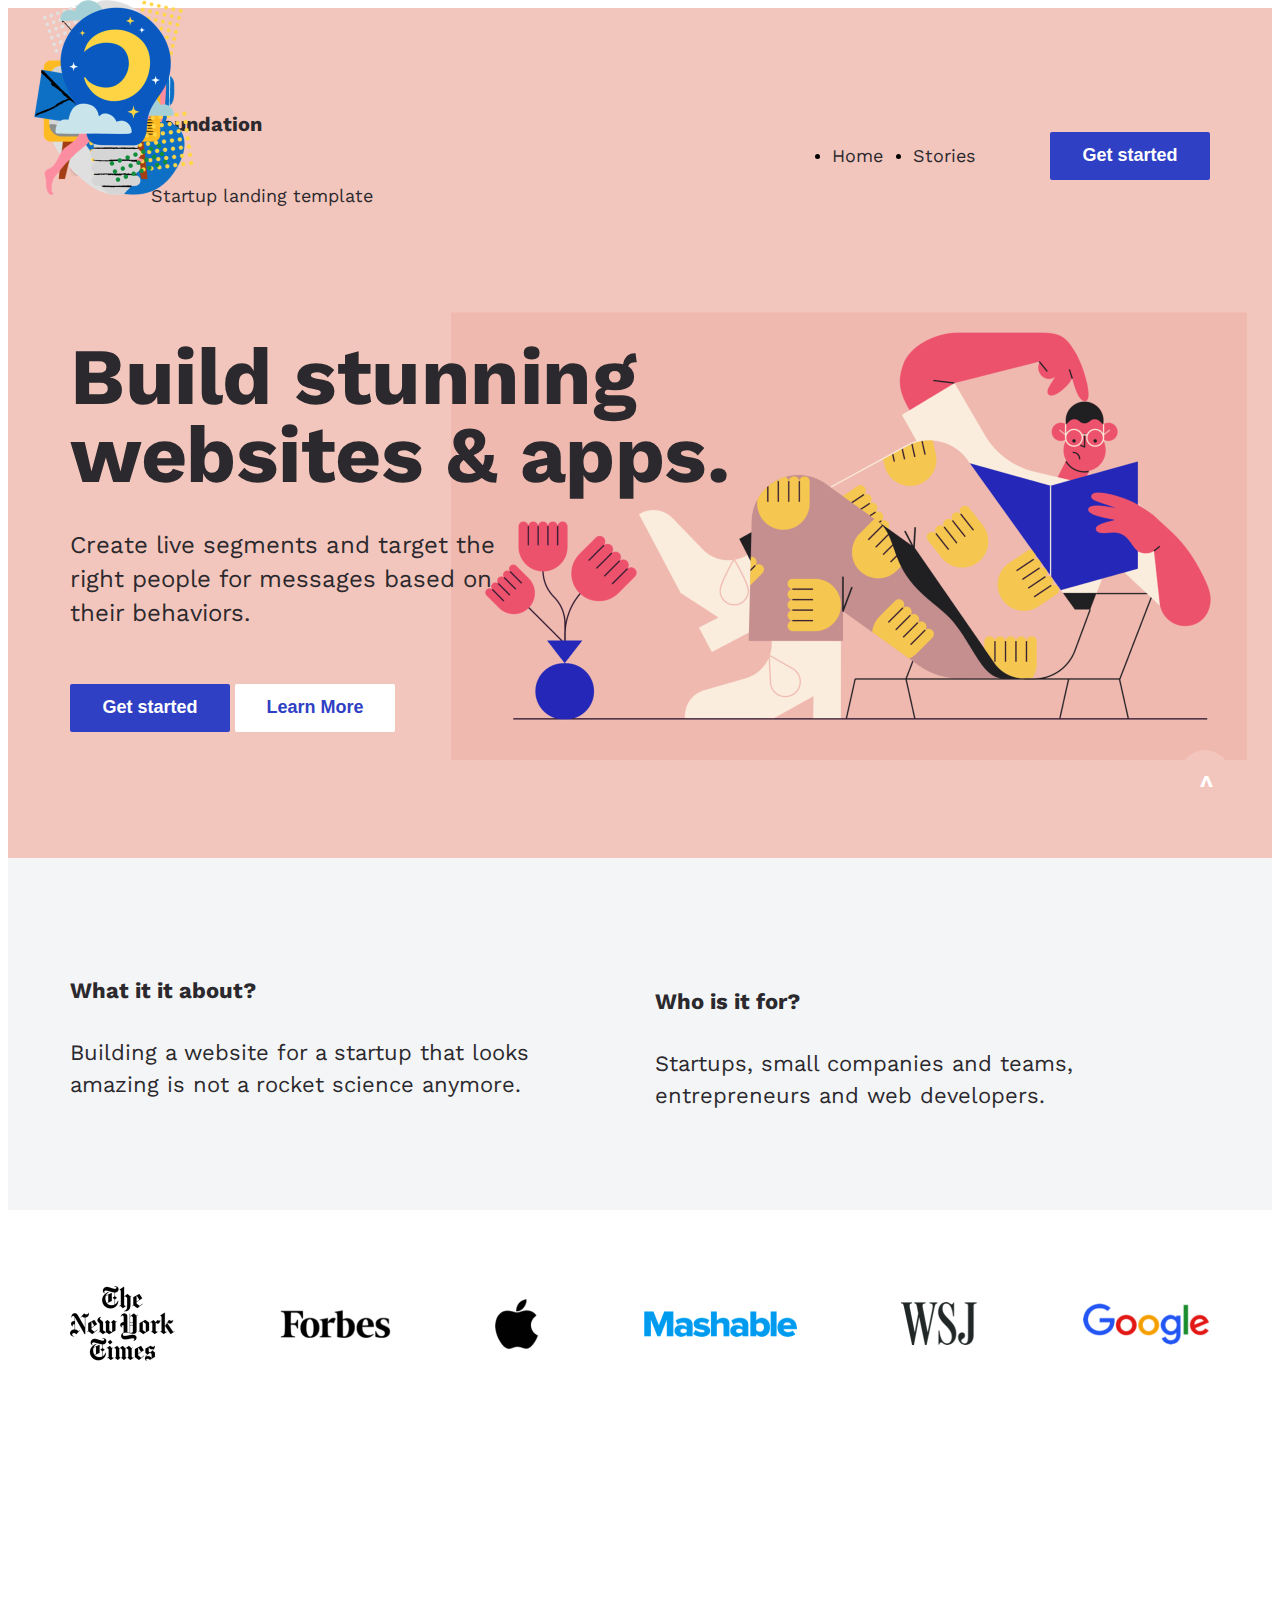
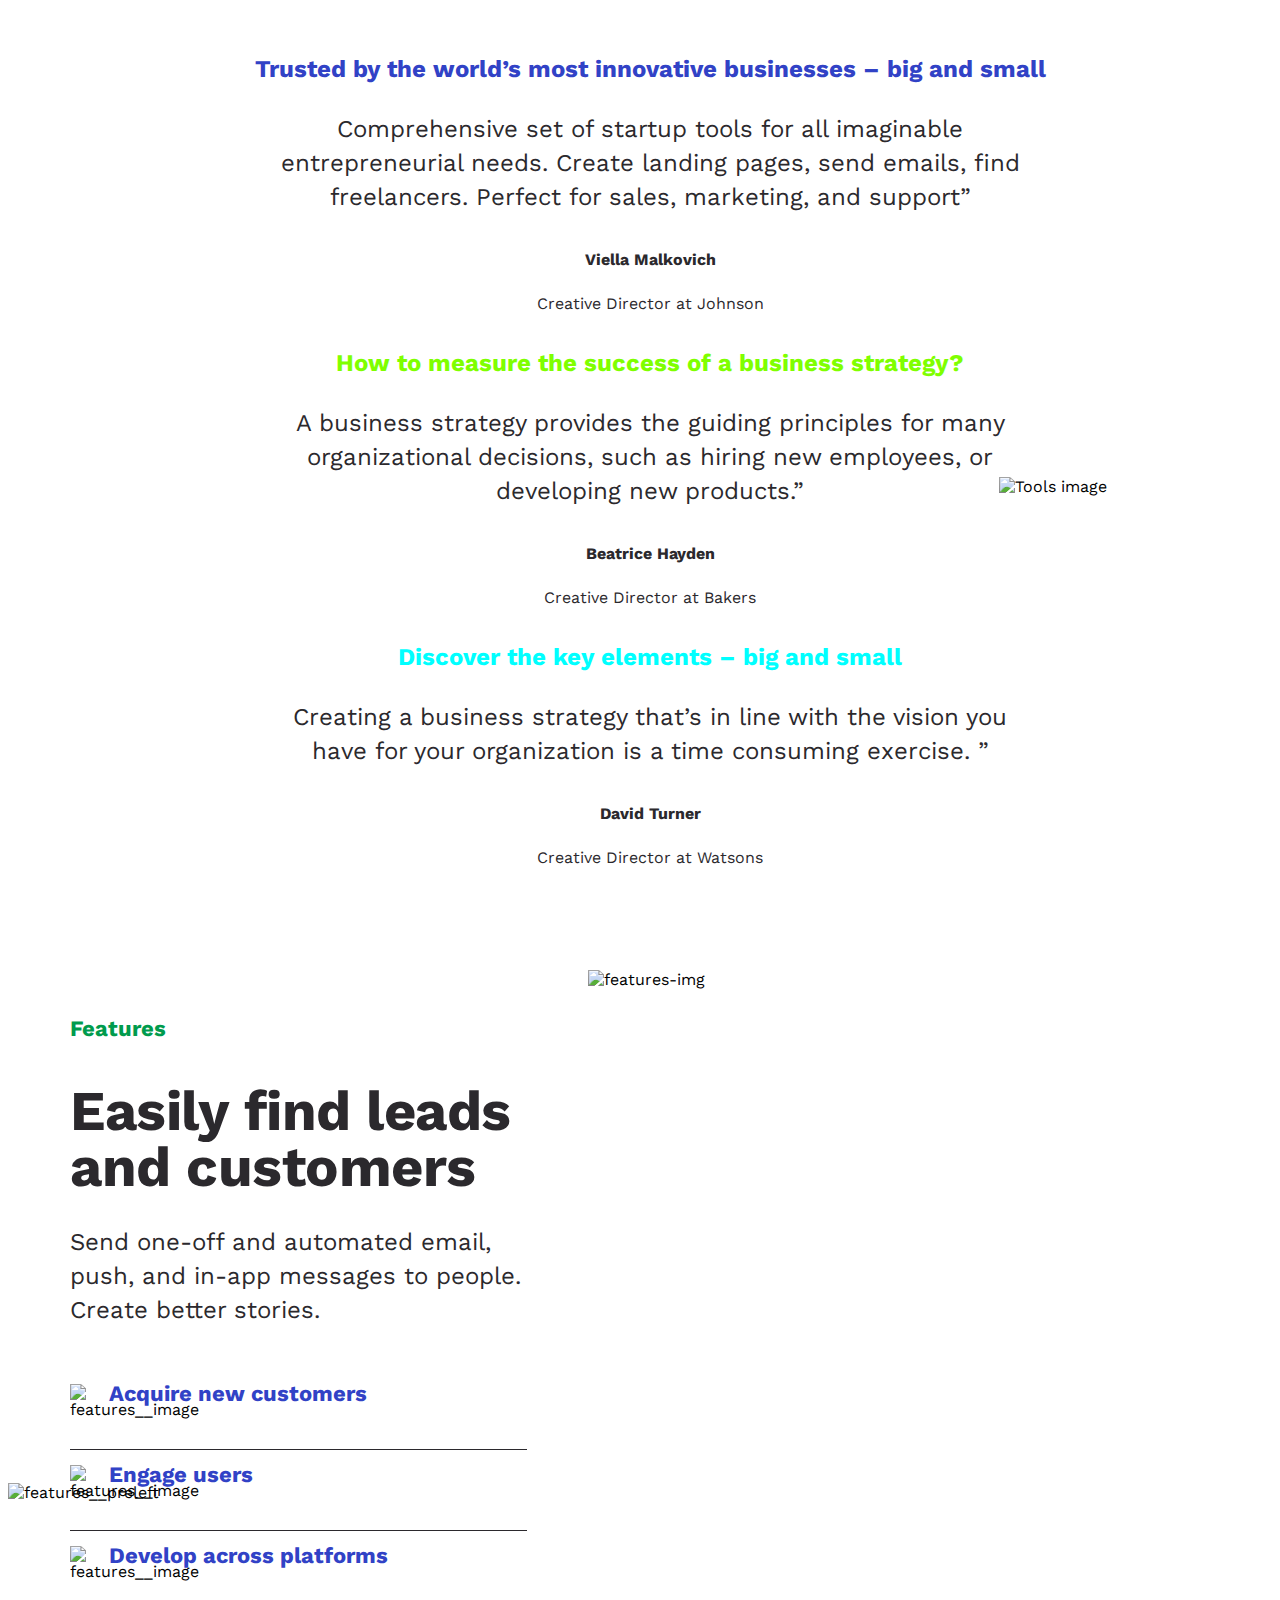
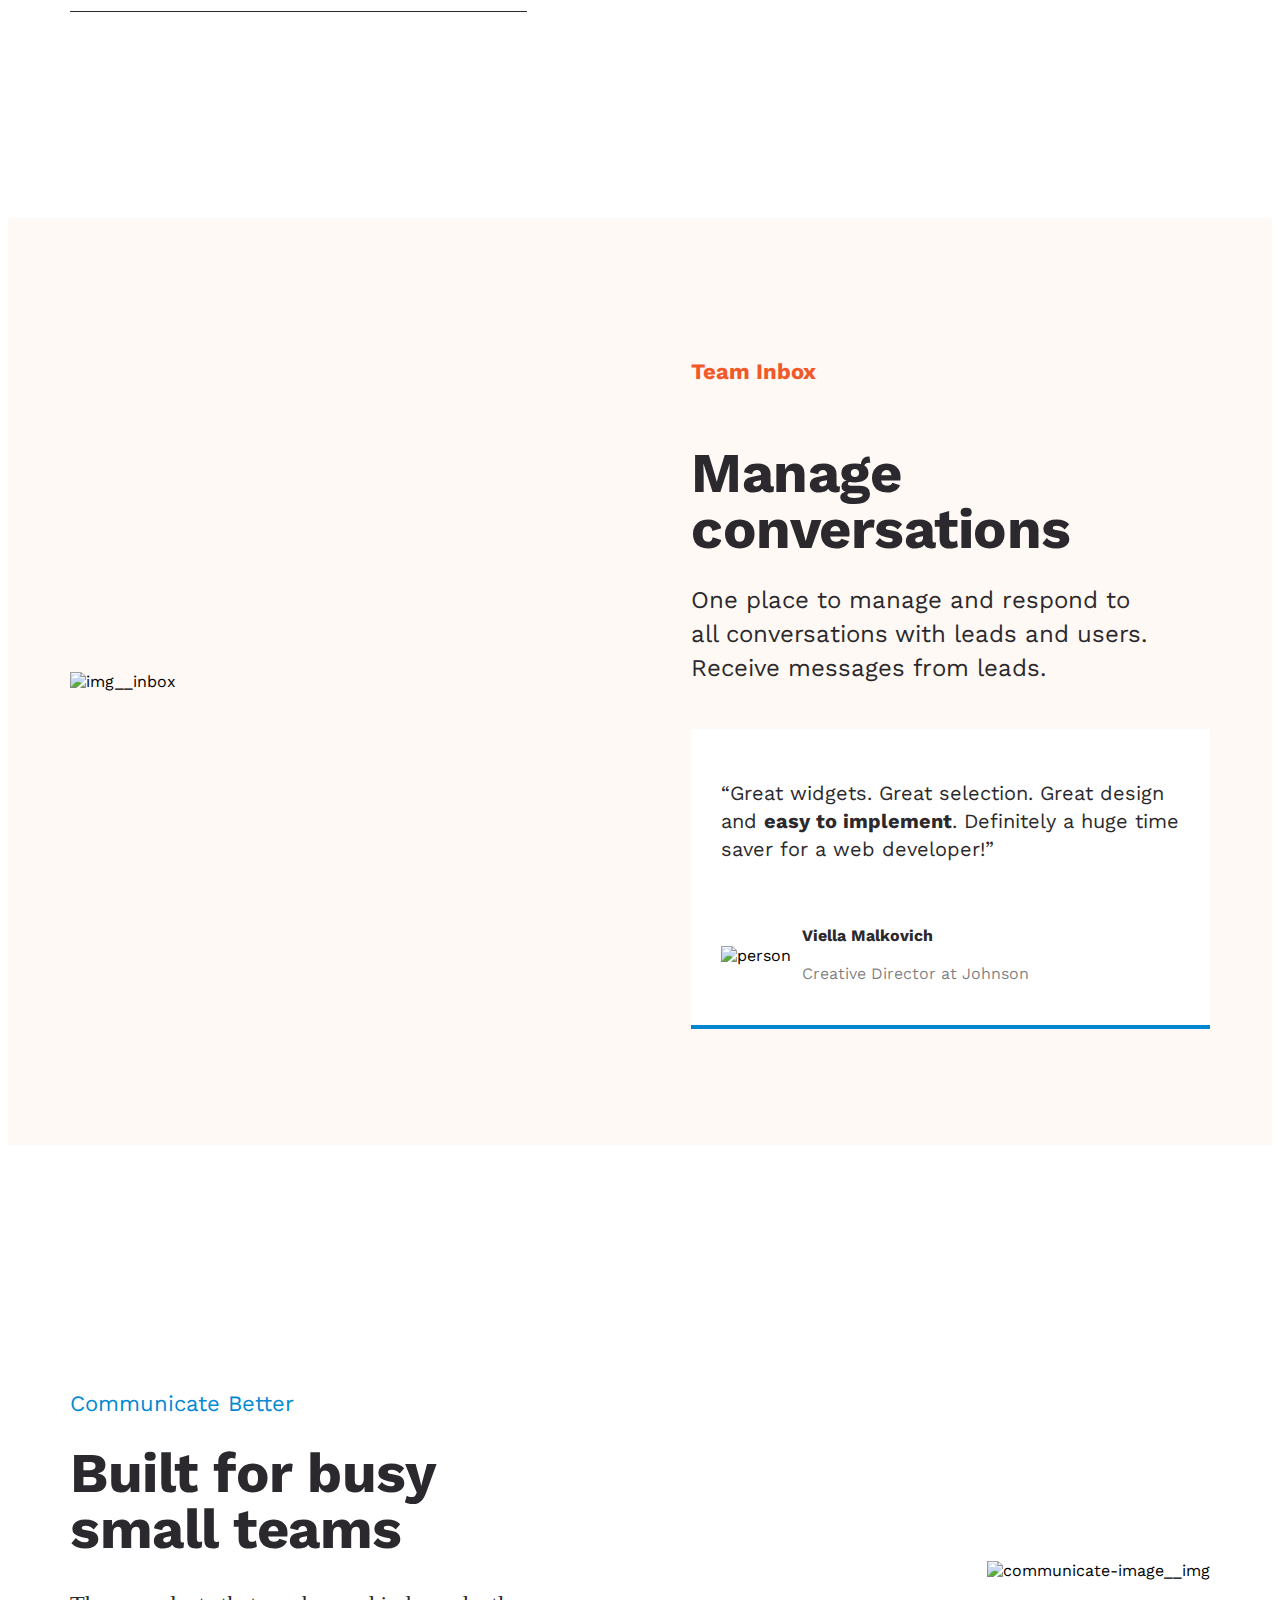
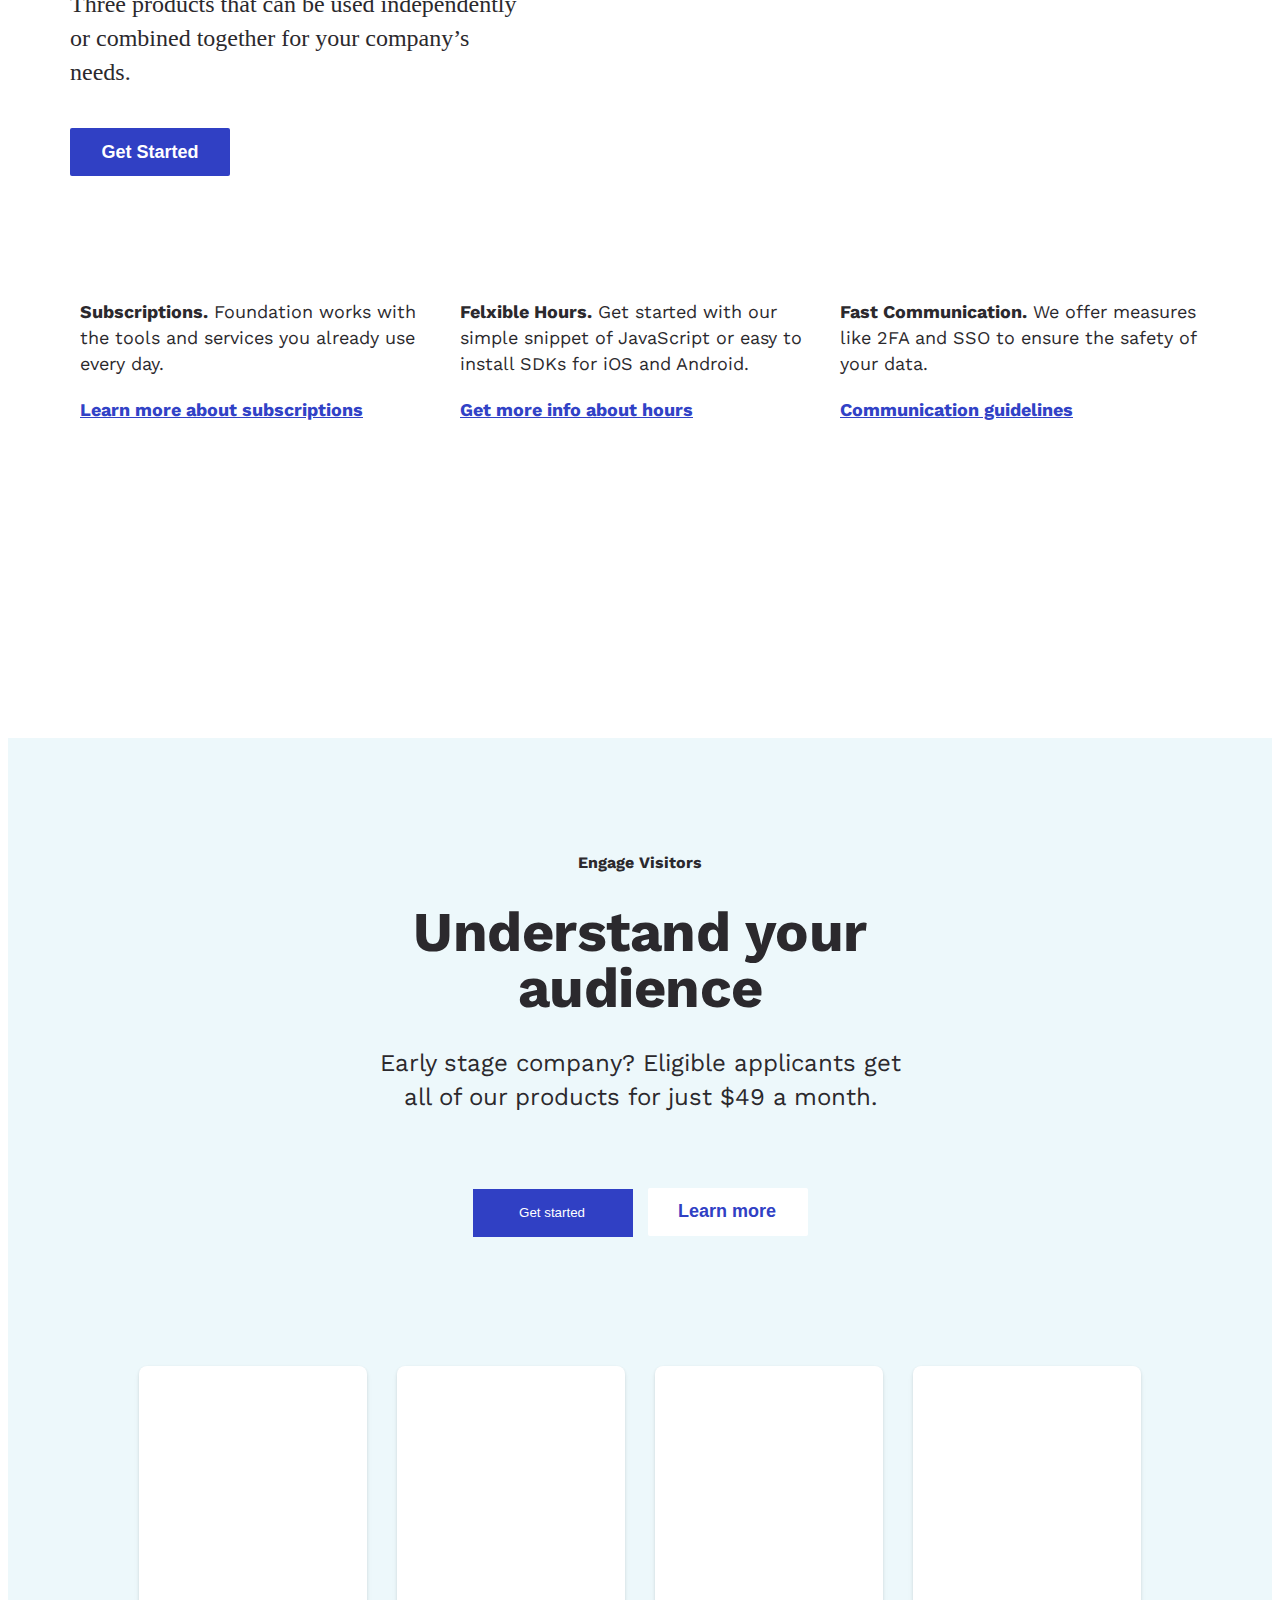
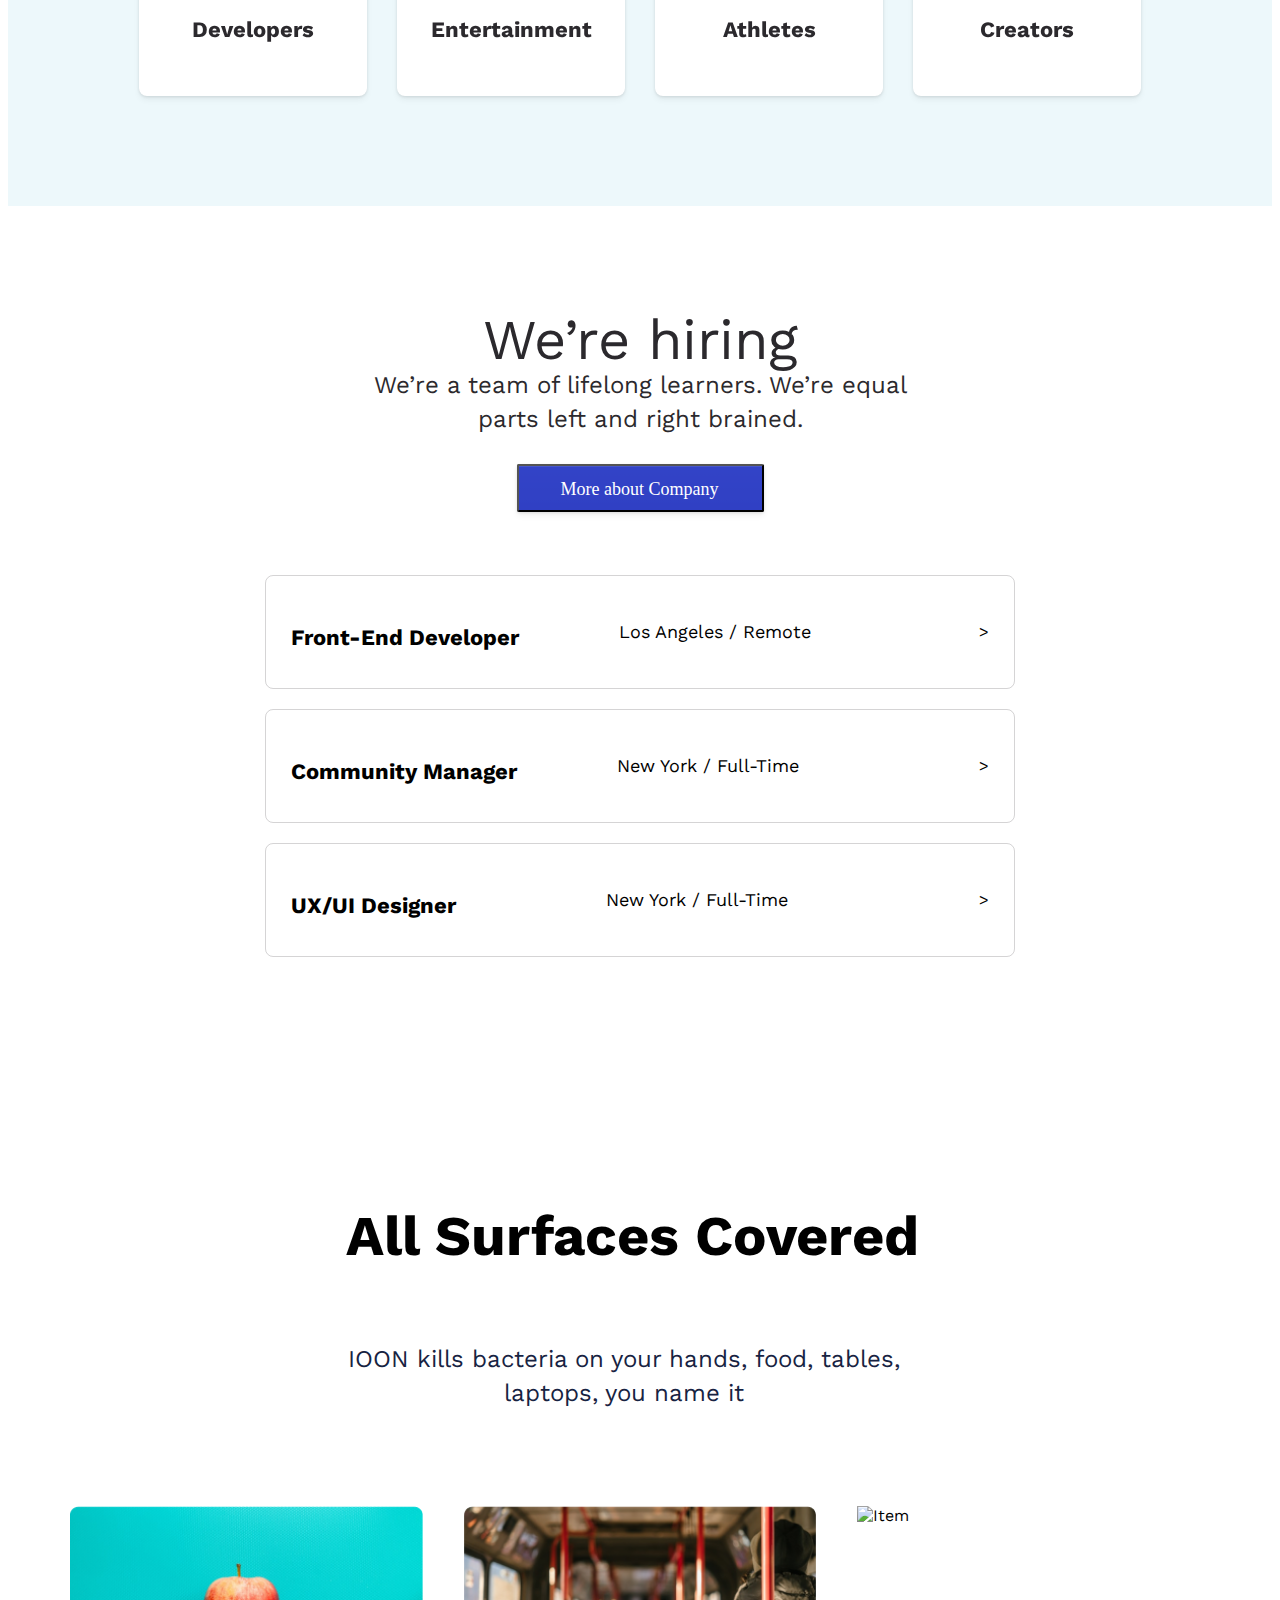
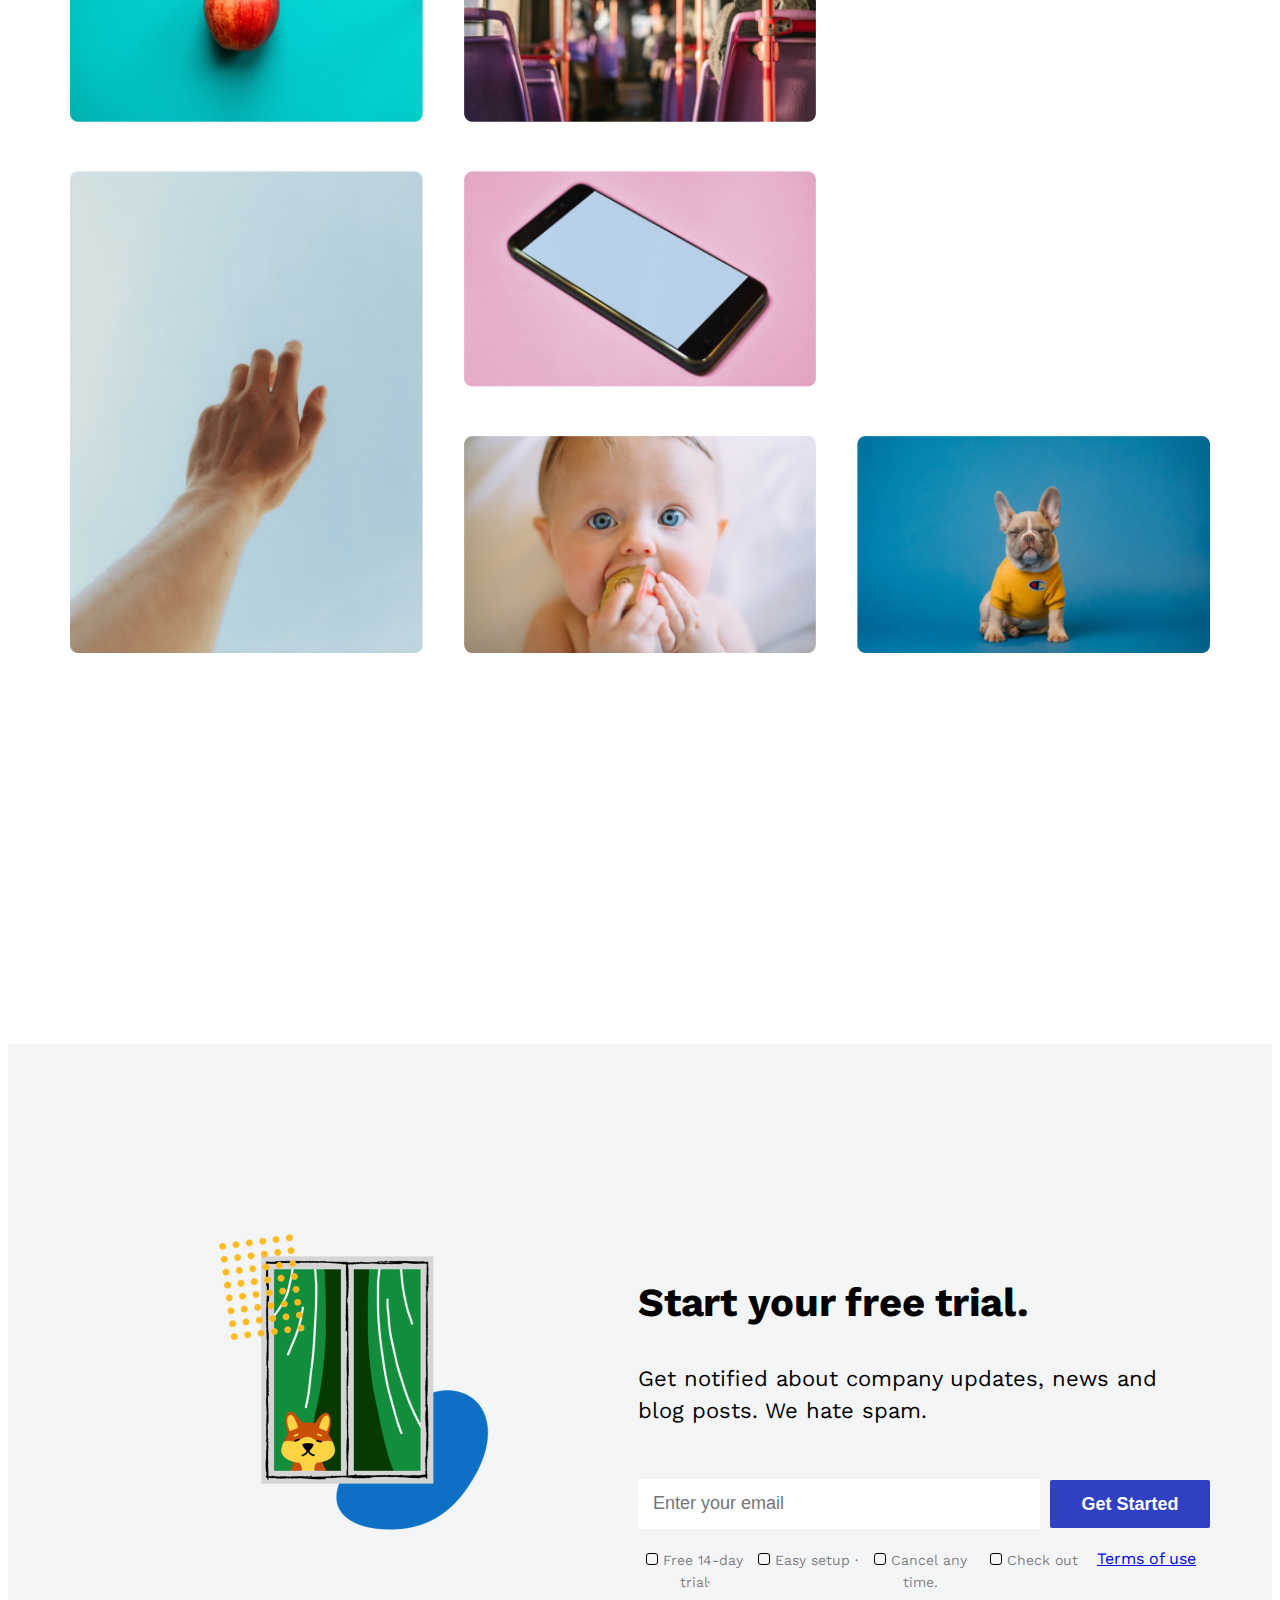
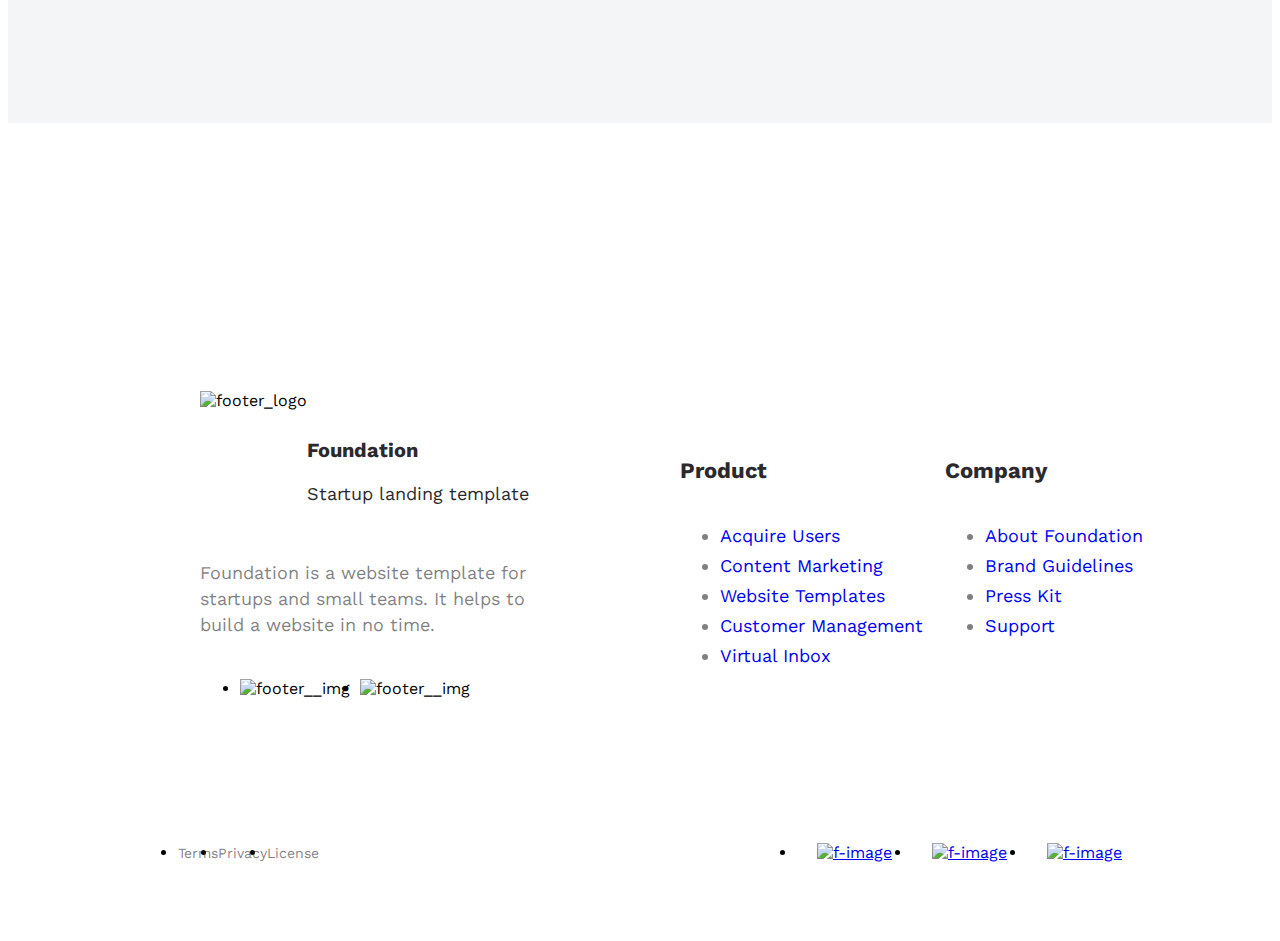
==== commit 3991c79a: "Add files via upload" ====
--- a/index.html
+++ b/index.html
@@ -30,8 +30,8 @@
                     </p>
                 </div>
             </div>
-            <div class="header__menu">
-                <input checked type="checkbox" class="header_checkbox">
+            <div class="header__menu" id="menuToggle">
+                <input type="checkbox" id="toggleCheckbox" class="header_checkbox">
                 <div class="check-wrapper">
                     <div class="wrapper__check"></div>
                     <div class="wrapper__check"></div>
@@ -43,7 +43,7 @@
                         <a href="#" class="header__link" id="about-link">Home</a>
                     </li>
                     <li class="header__li">
-                        <a href="#" class="header__link" id="pictures-link">Stories</a>
+                        <a href="#" id="audience_link"class="header__link"id="pictures-link">Stories</a>
                     </li>
                 </ul>
                 <button class="button">
@@ -434,7 +434,7 @@
                 <div class="about__items">
                     <div class="flex">
                         <div class="about__position flex">
-                        <p class="about__pretitle">
+                        <p class="about__pretitle pretitle-last">
                             UX/UI Designer
                         </p>
                         <p class="about__location">
--- a/style/style.css
+++ b/style/style.css
@@ -161,6 +161,8 @@
         display: block;
         position: relative;
         z-index: 3;
+        width: 30px;
+        height: 30px;
     }
 
 
@@ -188,7 +190,8 @@
         right: 0;
         text-align: center;
         padding-top: 40px;
-        margin-bottom: 40px;
+        z-index: 2;
+        
     }
 
     .flex_all {
@@ -397,7 +400,7 @@
 }
 
 .audience__pic {
-    background-color: #F4F5F7;
+    background-color: #FFFF;
     background-blend-mode: overlay, normal;
     box-shadow: 0px 1px 3px rgba(0, 0, 0, 0.1), 0px 4px 6px rgba(0, 0, 0, 0.05);
     border-radius: 8px;
@@ -736,6 +739,8 @@
     margin: 0 auto;
     margin-bottom: 28px;
 }
+
+
 
 .about__button {
     font-family: 'WorkSans';
@@ -775,6 +780,12 @@
     line-height: 28px;
     font-weight: bold;
     max-width: 408px;
+    margin-right: 100px;
+    margin-bottom: 10px;
+}
+
+.pretitle-last{
+    margin-right: 150px;
 }
 
 .about__location {
@@ -1072,13 +1083,12 @@
 .footer__info {
     text-align: start;
     justify-content: space-between;
-    margin: 0 130px 47px;
+    align-items: flex-start;
 
 }
 
 .footer__left {
     flex-direction: column;
-    margin-right: 29px;
     align-items: flex-start;
     width: 265px;
 
@@ -1087,7 +1097,7 @@
 
 .footer__right {
     flex-direction: column;
-    align-items: center;
+    align-items: start;
     width: 265px;
 }
 
@@ -1243,7 +1253,7 @@
 
     .logo__text {
         display: none;
-    }
+    }   
 
     .header_checkbox:checked~.header__all {
         display: block;
@@ -1255,9 +1265,8 @@
         text-align: center;
         padding-top: 20px;
         margin-bottom: 50px;
-        /* z-index: 8; */
         height: max-content;
-        z-index: 2;
+        z-index: 3;
     }
 
     .check-wrapper {
@@ -1757,64 +1766,6 @@
     .features__items {
         margin-bottom: 40px;
     }
-/* 
-
-    .footer__left {
-        margin: 0 auto;
-        width: 290px;
-        align-items: flex-start;
-
-    }
-
-    .footer__right {
-        align-items: flex-start;
-        width: 290px;
-    }
-
-    .footerlogo_info {
-        max-width: 343px;
-        box-sizing: border-box;
-    }
-
-    .footerlogo__text {
-        max-width: 343px;
-    }
-
-    .footer__img {
-        width: 135px;
-        height: 39.14px;
-    }
-
-    .flex__bottom-column {
-        flex-direction: column;
-        text-align: start;
-        align-items: center;
-    }
-
-    .foot__left {
-        margin: 0;
-        margin: 0 75px 20px 0;
-
-    }
-
-    .foot__link {
-        margin-right: 20px;
-    }
-
-    .fsocials_ul {
-        margin-bottom: 45px;
-    }
-
-    .footer__image {
-        position: relative;
-    }
-
-    .footer__image:hover {
-        transform: scale(1, 2);
-        transition: 200;
-        cursor: pointer;
-    } */
-
     
 
     .footer .container {
@@ -1831,20 +1782,31 @@
         align-items: center;
     }
 
+    .flex__info-column {
+        margin: 0 auto;
+    } 
+
+    .footer__info {
+        text-align: start;
+        justify-content: space-between;
+        align-items: flex-start;
+    
+    }
+    
     .footer__left {
-            flex-direction: column;
-            margin-left: 100px;
-            align-items: flex-start;
-            width: 265px;
-    }
-
-    .footer__right{
-        margin-right: 40px;
-    }
-
-    .flex__info-column {
-        margin: 0 auto;
-    }
+        flex-direction: column;
+        align-items: flex-start;
+        width: 265px;
+    
+    
+    }
+    
+    .footer__right {
+        flex-direction: column;
+        align-items: start;
+        width: 265px;
+    }
+    
 
     .footer__text {
         text-align: center;
@@ -2096,6 +2058,19 @@
         transition: 200;
         cursor: pointer;
     }
+    .footer__info {
+        align-items: flex-start;
+    }
+    
+    .footer__left {
+        align-items: flex-start;
+    }
+    
+    .footer__right {
+        align-items: start;
+   
+    }
+    
 
 
 }
@@ -2357,6 +2332,22 @@
         margin: 0 auto;
     }
 
+    .footer__info {
+        text-align: start;
+        align-items: flex-start;
+    
+    }
+    
+    .footer__left {
+        align-items: flex-start;
+    }
+    
+    .footer__right {
+        align-items: start;
+      
+    }
+    
+
 }
 
 
@@ -2535,7 +2526,20 @@
     .communicate-image__img {
         max-width: 100%;
     }
-
+    .footer__bottom{
+        flex-direction: column;
+        
+    }
+
+    .foot__left{
+        margin:0 auto;
+    }
+
+    .foot_right{
+        margin-left: 90px;
+        margin-top: 20px;
+       
+    }
 
     /* audience */
 
@@ -2590,7 +2594,14 @@
         height: 140px;
     }
 
-
+    .about__pretitle{ 
+        margin-right: 30px;
+        margin-bottom: 10px;
+    }
+    
+    .pretitle-last{
+        margin-right: 60px;
+    }
     .pictures__aim {
         padding-top: 30px;
     }
@@ -2737,6 +2748,22 @@
         margin: 0 auto;
     }
 
+
+    .footer__info {
+       align-items: flex-start;
+    
+    }
+    
+    .footer__left {
+        align-items: flex-start;
+    
+    
+    }
+    
+    .footer__right { 
+        align-items: start;
+    }
+    
 
 
 }
@@ -2832,6 +2859,15 @@
         cursor: pointer;
     }
 
+    
+    .about__pretitle {
+        margin-right: 30px;
+        margin-bottom: 10px;
+    }
+    
+    .pretitle-last{
+        margin-right: 60px;
+    }
     .purpose__content {
         max-width: 432px;
         margin: 69px 0 34px;
@@ -3551,7 +3587,6 @@
         border-radius: 0px 8px 8px 0px;
         width: 7px;
         height: 12px;
-        background-color: #D5D4D5;
         width: 50px;
         height: 140px;
         display: flex;
@@ -3577,9 +3612,13 @@
         font-size: 16px;
         line-height: 22px;
         max-width: 199px;
-    }
-
-
+        margin-right: 30px;
+        margin-bottom: 10px;
+    }
+
+    .pretitle-last{
+        margin-right: 60px;
+    }
 
     /* pictures */
 
@@ -3771,6 +3810,16 @@
         transition: 200;
         cursor: pointer;
     }
+
+    .flex__info-column{
+        align-items: flex-start;
+    }
+
+    .footer__left{
+        display: flex;
+      margin-left: 0;
+      margin-right: 20px;
+    }
 }
 
 
